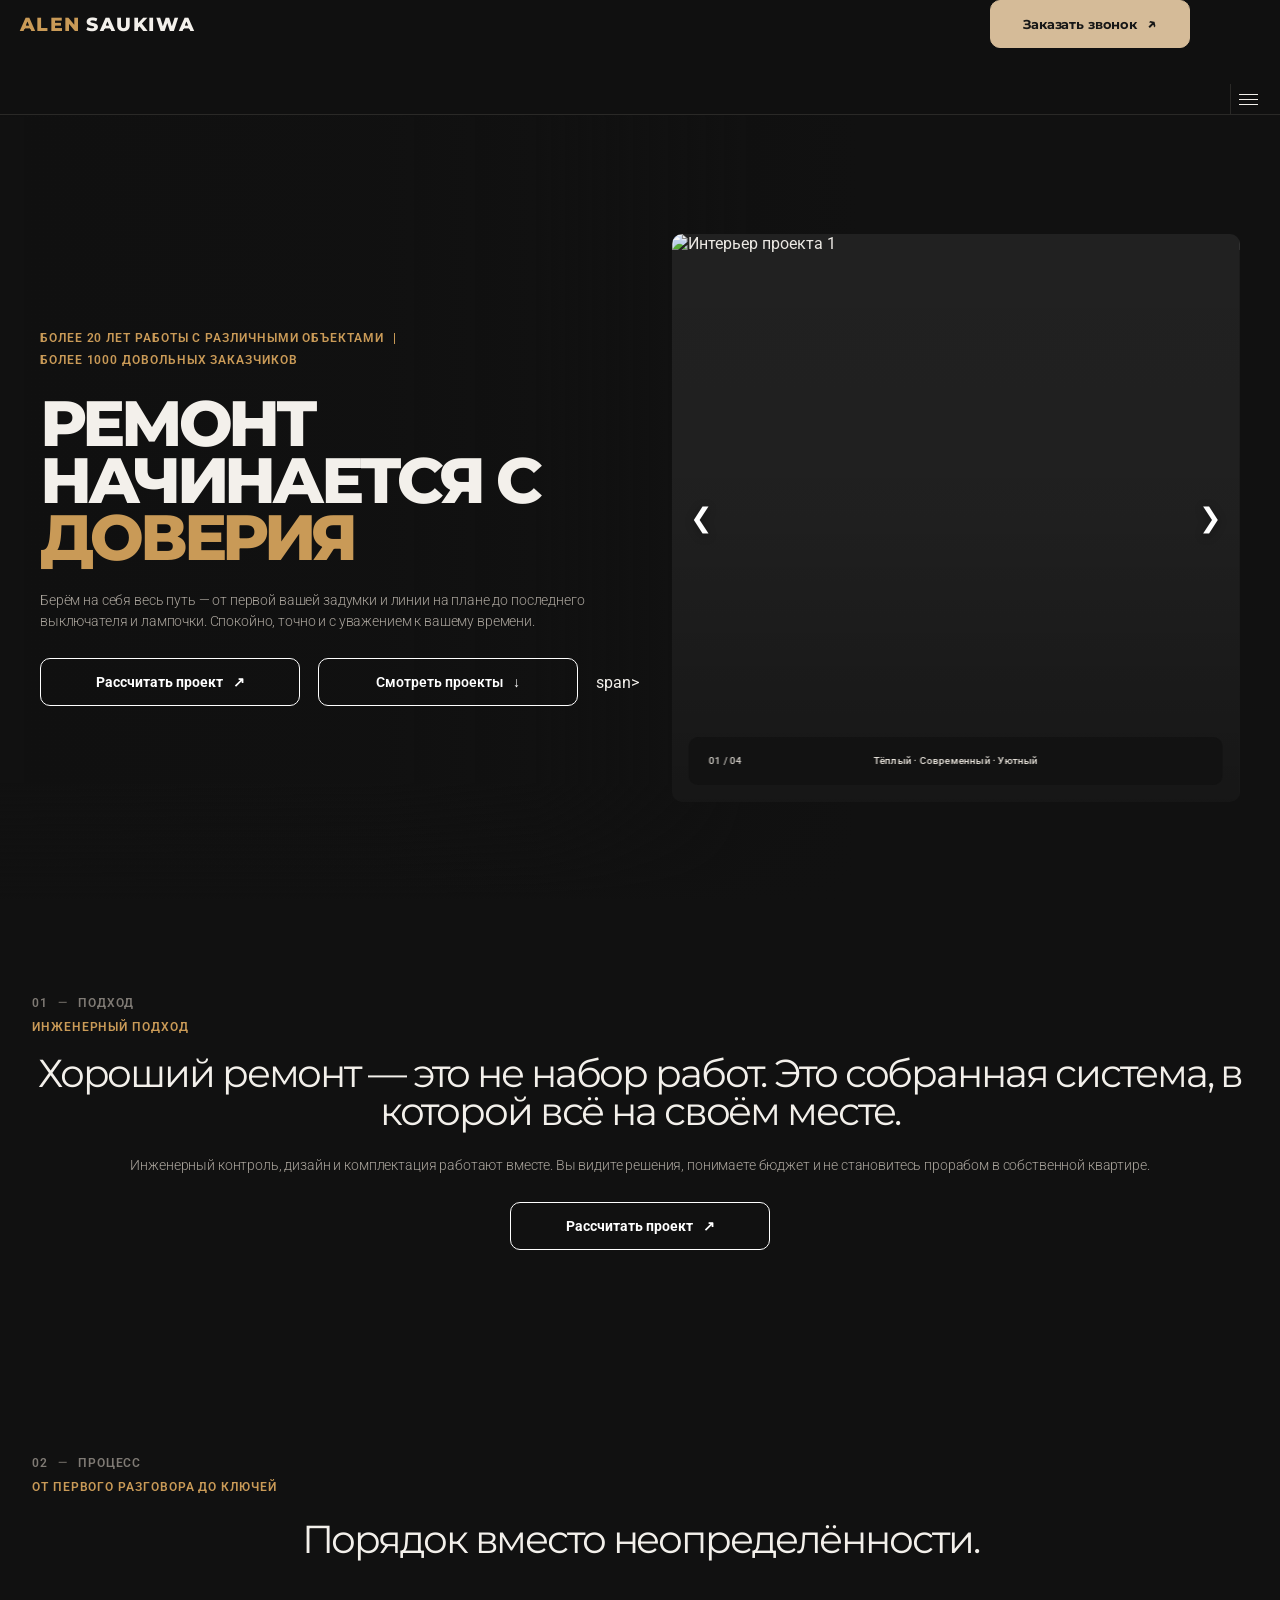
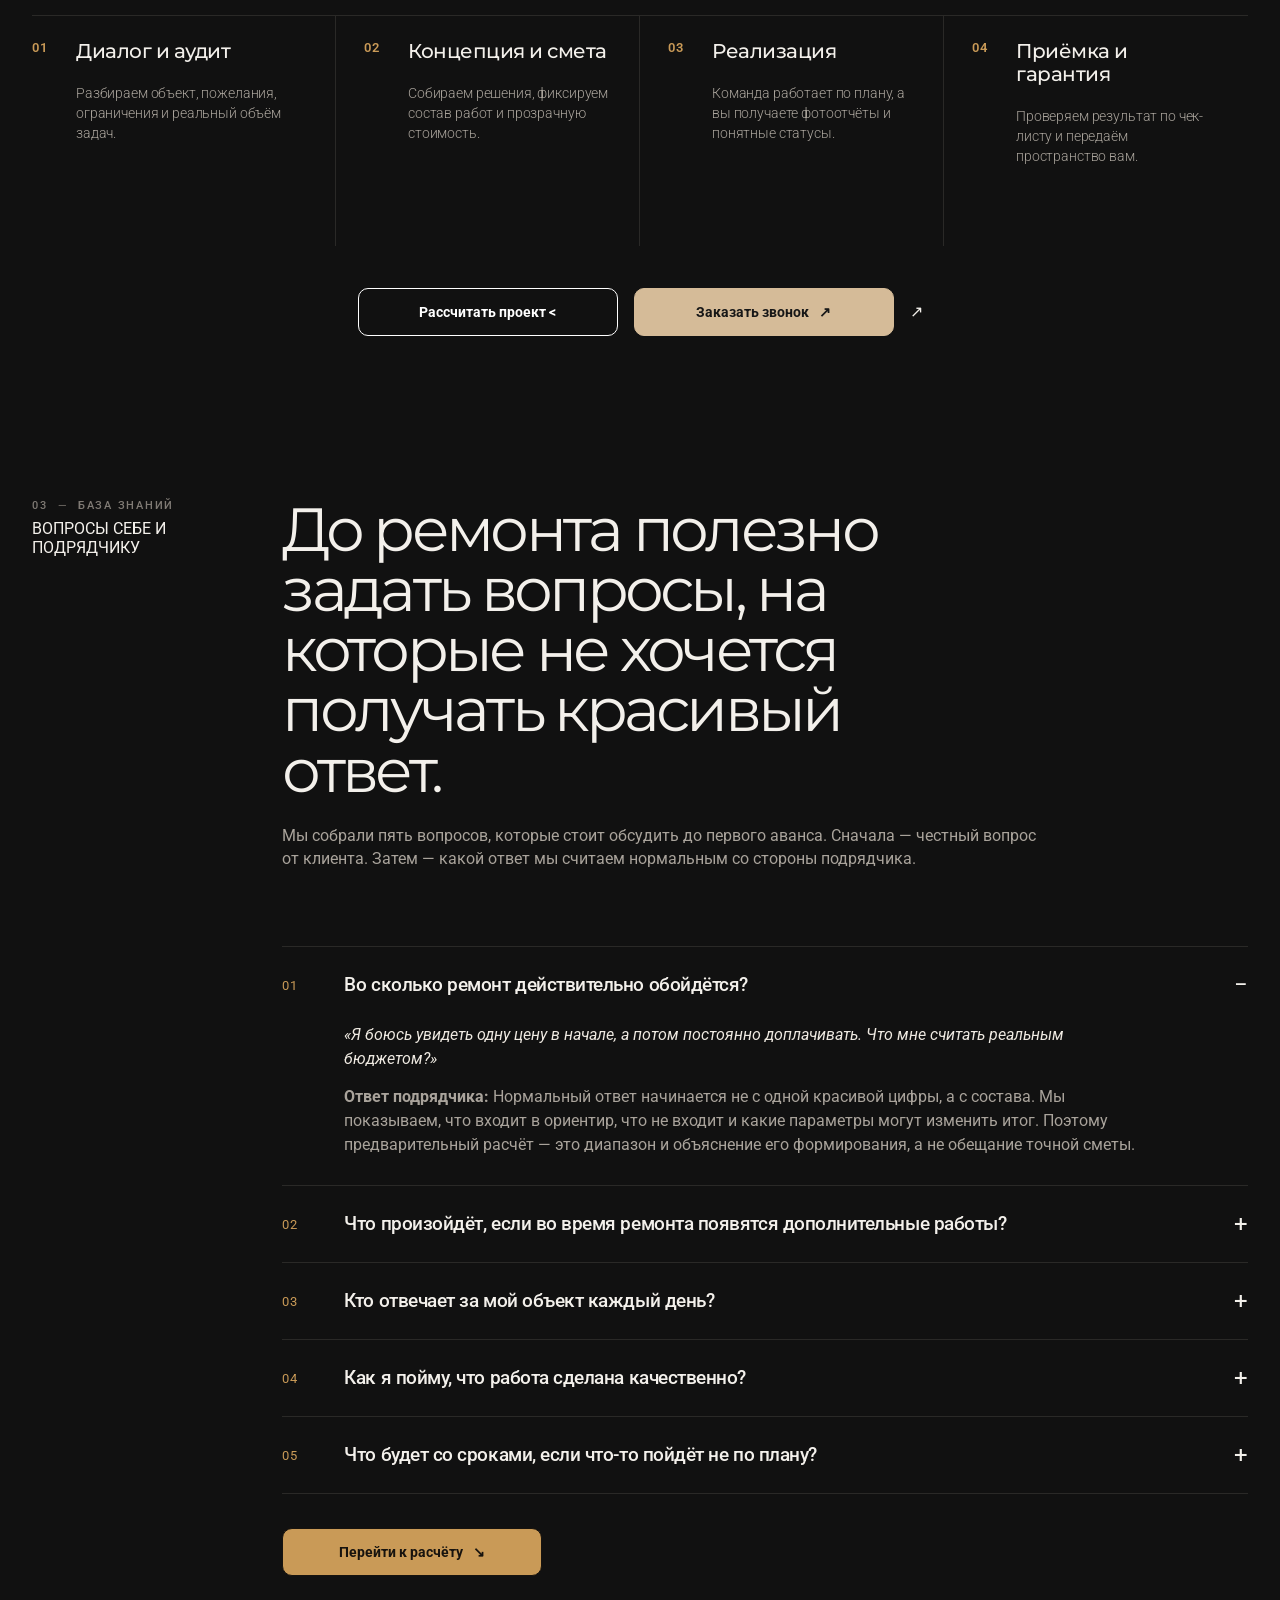
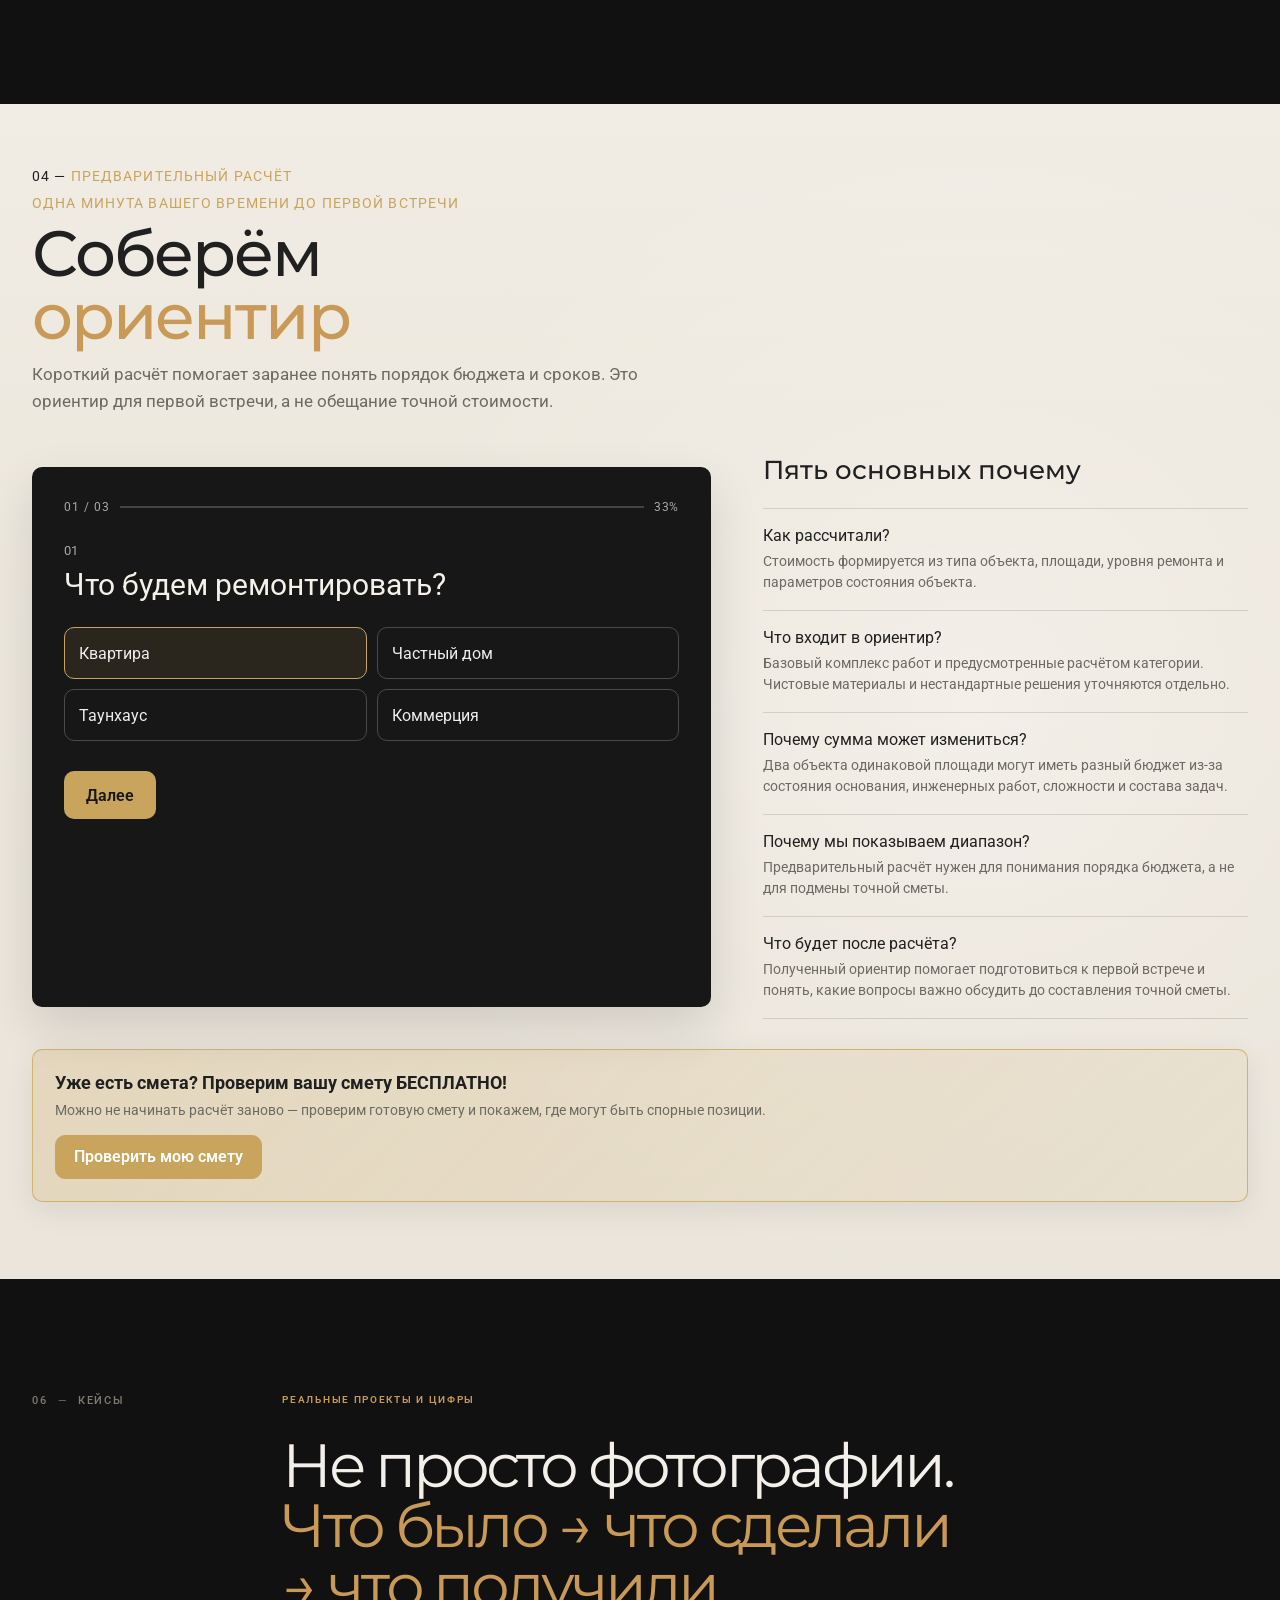
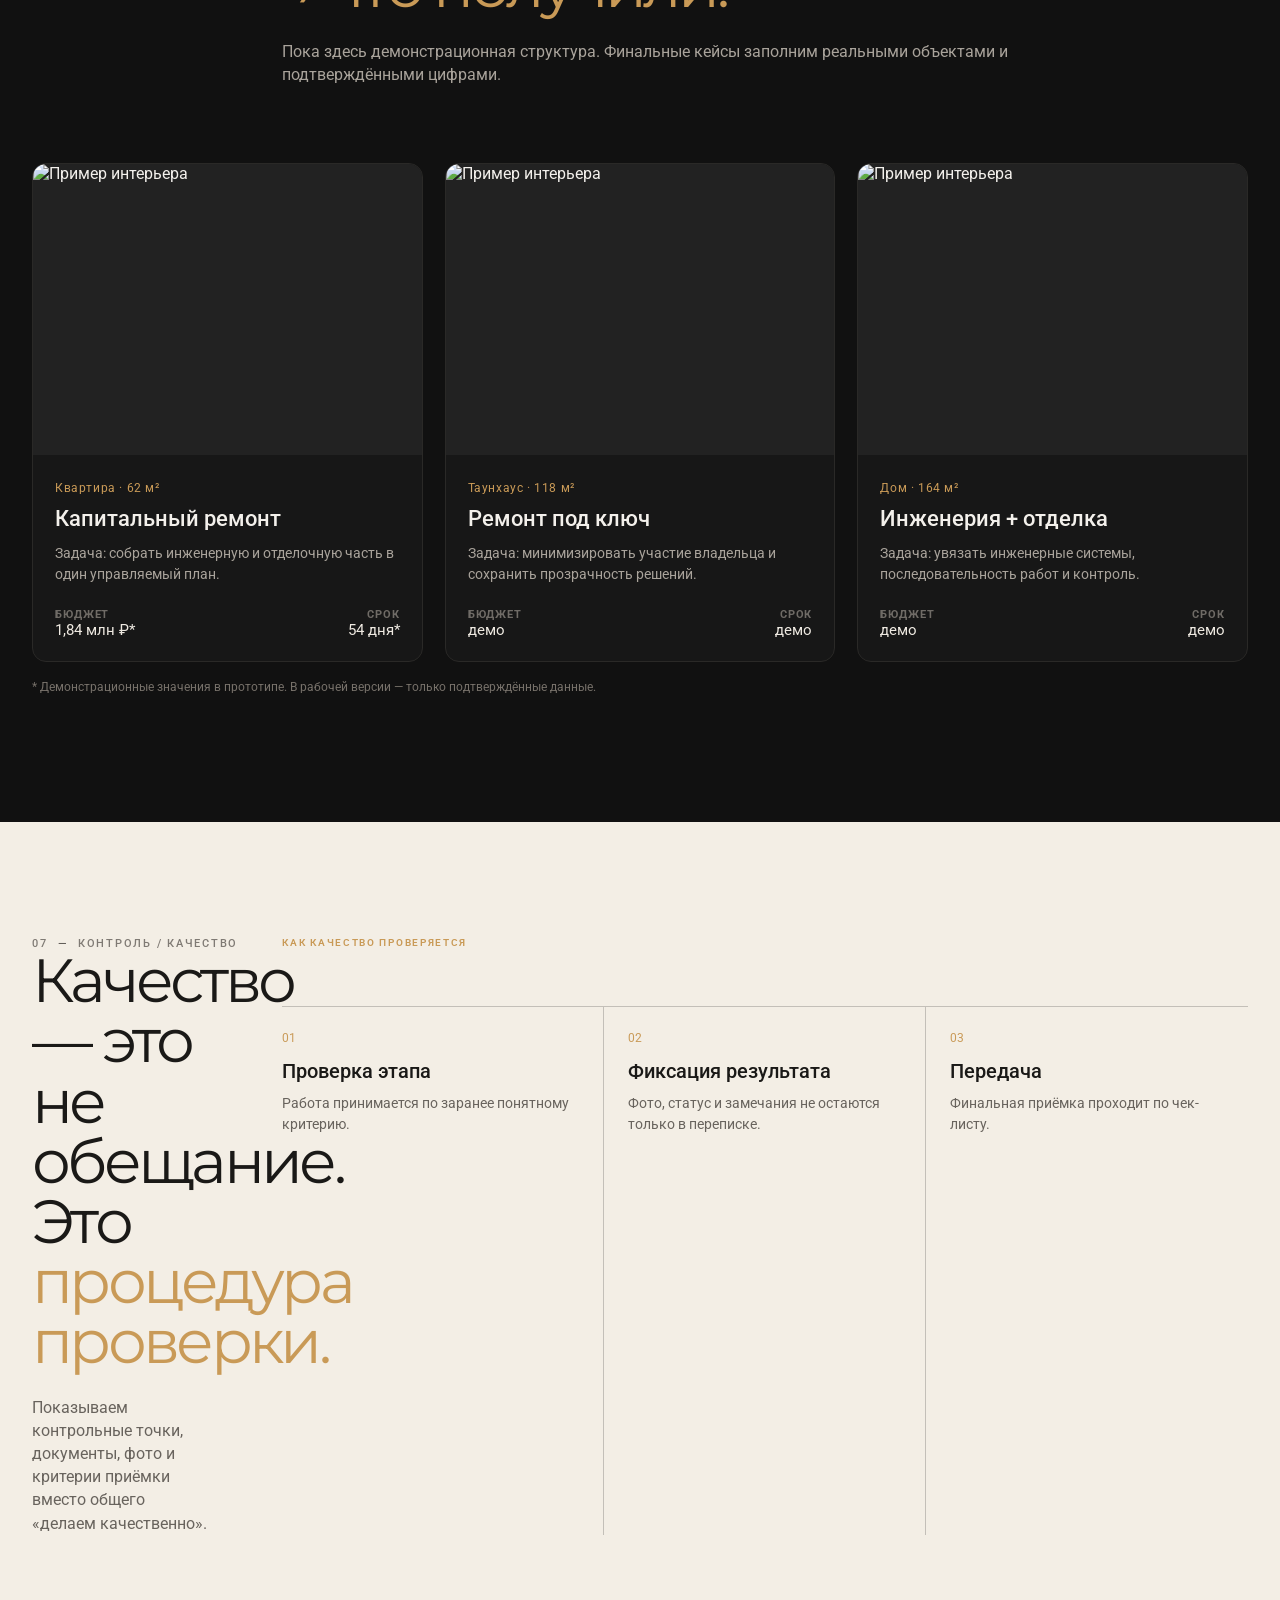
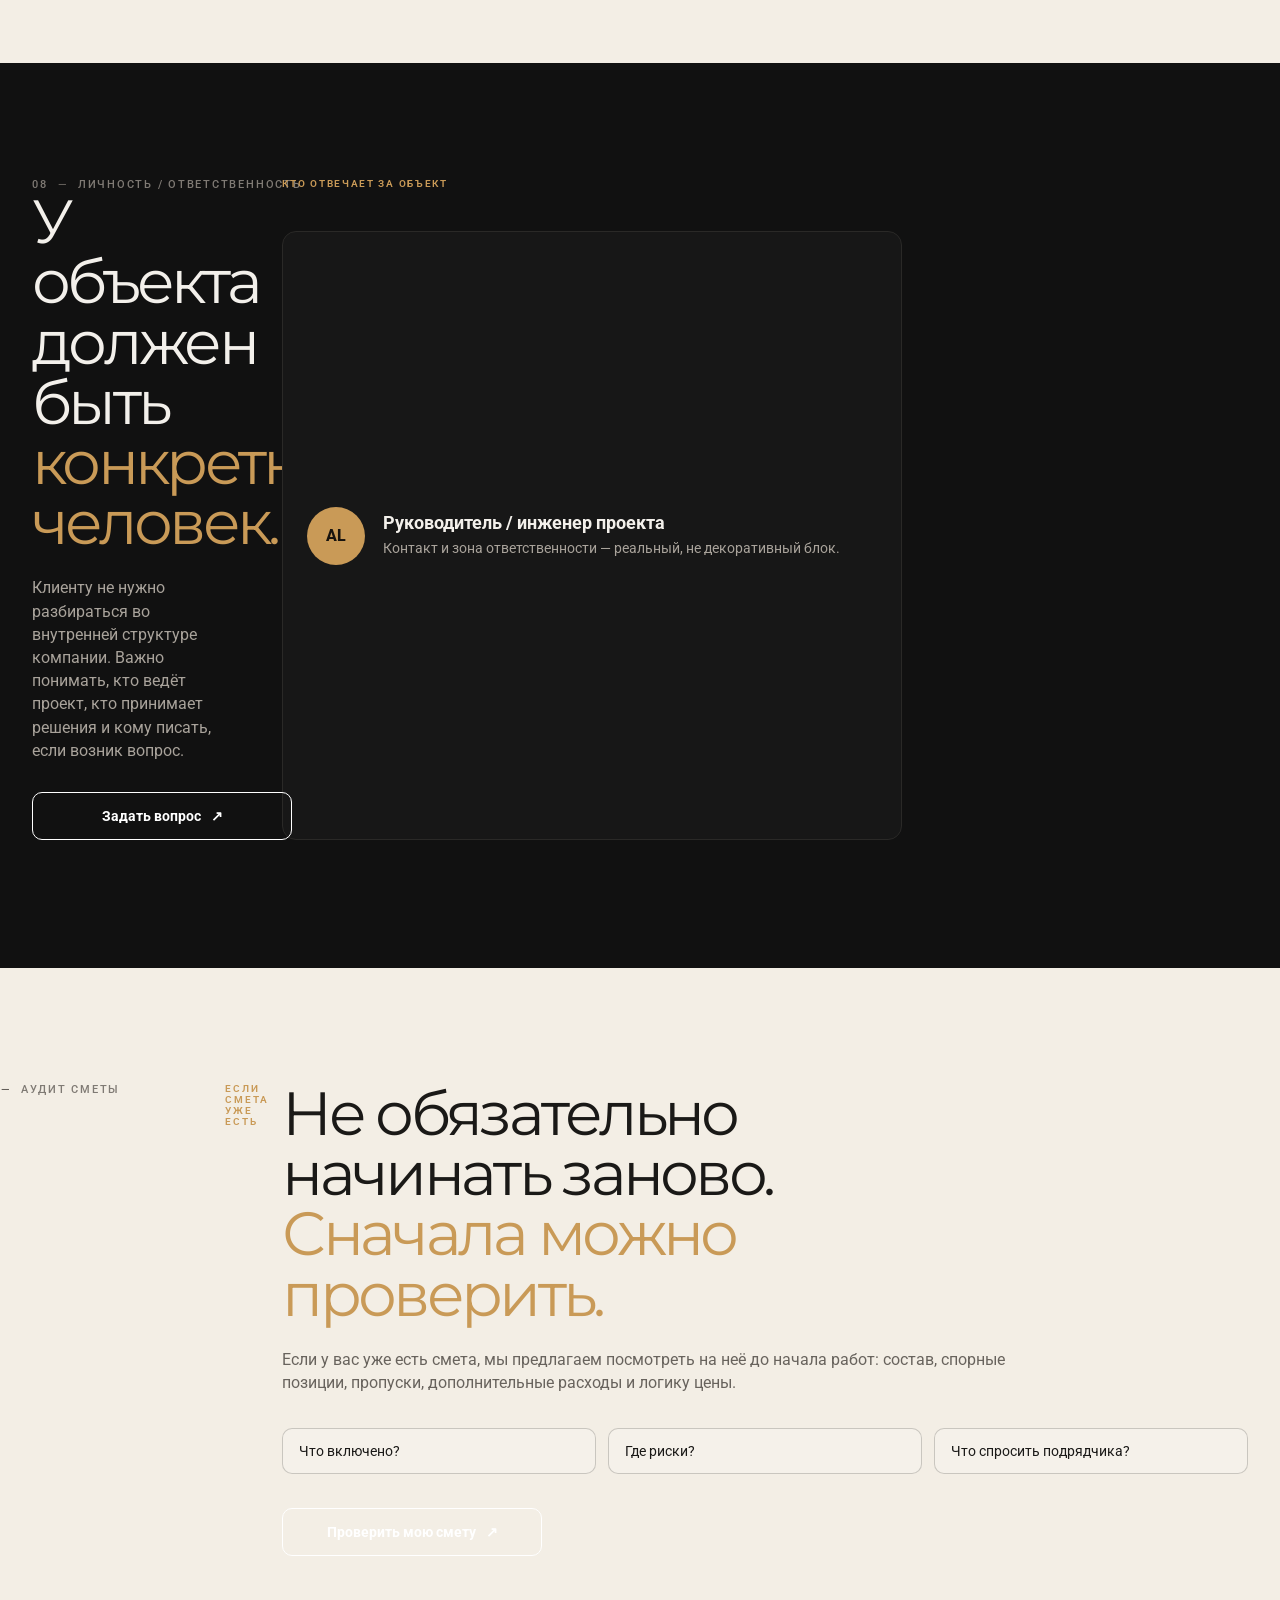
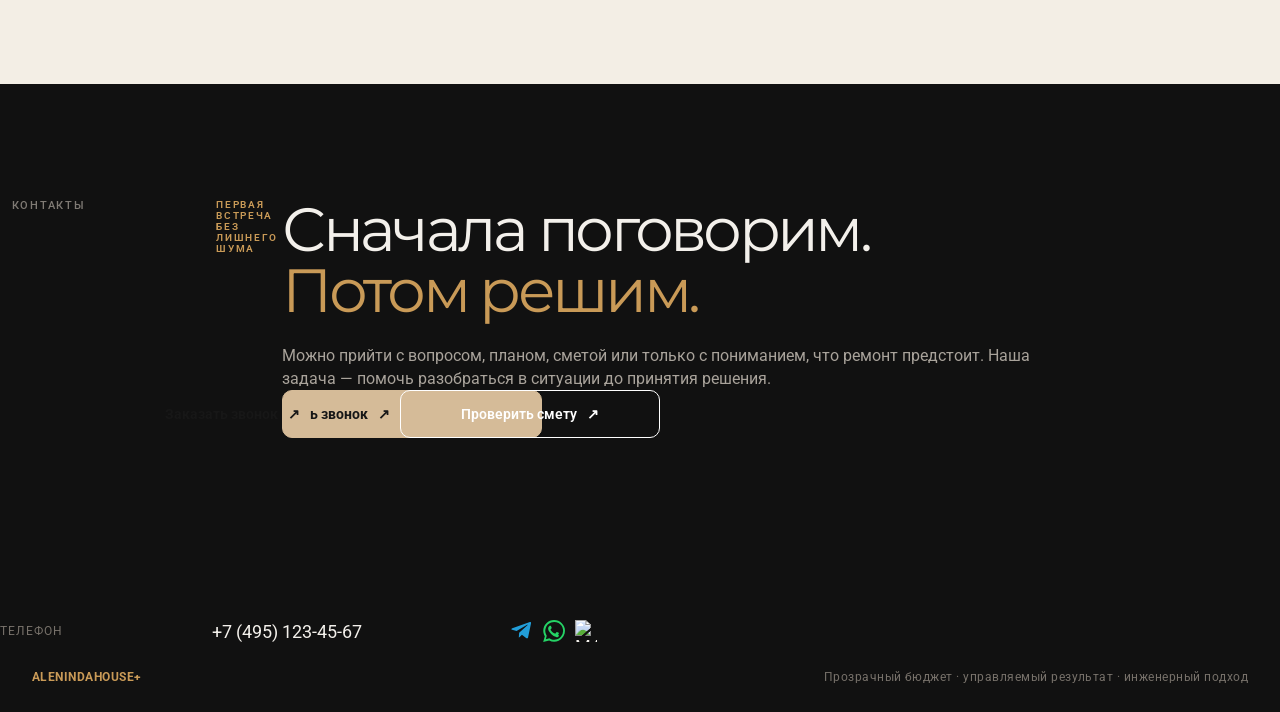
==== index.html @ c29a6245 "Add files via upload" ====
<!doctype html>
<html lang="ru">
<head>
<meta charset="utf-8">
<meta name="viewport" content="width=device-width, initial-scale=1">
<title>ALENINDAHOUSE+ — Hero Variant 1 — Montserrat + Roboto</title>
<link rel="preconnect" href="https://fonts.googleapis.com">
<link rel="preconnect" href="https://fonts.gstatic.com" crossorigin>
<link href="https://fonts.googleapis.com/css2?family=Montserrat:wght@400;500;600;700;800&family=Roboto:wght@400;500;600;700&display=swap" rel="stylesheet">
<link rel="stylesheet" href="DESIGN_SYSTEM.css">
<link rel="stylesheet" href="styles.css">
<script src="site-config.js"></script>
</head>
<body>
<header class="site-header">
  <div class="header-inner">
    <a class="brand" href="#" aria-label="ALEN SAUKIWA"><span class="brand-gold">ALEN</span><span class="brand-space">&nbsp;</span><span class="brand-light">SAUKIWA</span></a>
    <button class="menu-toggle" id="menuToggle" type="button" aria-label="Открыть меню" aria-expanded="false" aria-controls="mainNav"><span></span><span></span><span></span></button>
    <div class="menu-backdrop" id="menuBackdrop" aria-hidden="true"></div>
    <nav class="main-nav" id="mainNav" aria-label="Основная навигация">
      <a href="#">Подход</a><a href="#">Процесс</a><a href="#">База знаний</a><a href="#">Расчет</a><a href="#">Кейсы</a><a href="#">Контроль</a><a href="#">Аудит сметы</a><a href="#">Контакты</a>
    </nav>
    <a class="cta-call header-call cta" href="#contacts-section">Заказать звонок <span>↗</span></a>
  </div>
</header>

<main class="hero">
  <div class="hero-shell">
    <section class="hero-copy">
      <div class="approach"><strong>БОЛЕЕ 20 ЛЕТ РАБОТЫ С РАЗЛИЧНЫМИ ОБЪЕКТАМИ</strong><i class="approach-divider">|</i><strong>БОЛЕЕ 1000 ДОВОЛЬНЫХ ЗАКАЗЧИКОВ</strong></div>
      <h1><span>РЕМОНТ</span><span>НАЧИНАЕТСЯ С</span><span class="accent-line">ДОВЕРИЯ</span></h1>
      <p class="hero-description">Берём на себя весь путь — от первой вашей задумки и линии на плане до последнего выключателя и лампочки. Спокойно, точно и с уважением к вашему времени.</p>
      <div class="hero-actions">
        <a class="cta cta-primary" href="#calculation-section">Рассчитать проект <span>↗</span></a>
        <a class="cta cta-secondary" href="#cases-section">Смотреть проекты <span>↓</span></a><a class="cta-call cta cta-primary hero-mobile-call" href="#contacts-section">Заказать звонок <span>↗</span></a>span></a>
      </div>
    </section>

    <section class="hero-media">
      <div class="carousel">
        <div class="slides" id="slides">
          <article class="slide"><img class="slide-image image-1" src="assets/room-1.png" alt="Интерьер проекта 1"><div class="slide-overlay"><span class="slide-counter">01 / 04</span><span>Тёплый · Современный · Уютный</span></div></article>
          <article class="slide"><img class="slide-image image-2" src="assets/room-2.jpg" alt="Интерьер проекта 2"><div class="slide-overlay"><span class="slide-counter">02 / 04</span><span>Светлый · Семейный · Функциональный</span></div></article>
          <article class="slide"><img class="slide-image image-3" src="assets/room-3.jpg" alt="Интерьер проекта 3"><div class="slide-overlay"><span class="slide-counter">03 / 04</span><span>Классический · Тёплый · Фактурный</span></div></article>
          <article class="slide"><img class="slide-image image-4" src="assets/room-4.jpg" alt="Интерьер проекта 4"><div class="slide-overlay"><span class="slide-counter">04 / 04</span><span>Спокойный · Натуральный · Домашний</span></div></article>
        </div>
        <button class="carousel-btn prev" id="prev" type="button" aria-label="Предыдущий слайд">❮</button>
        <button class="carousel-btn next" id="next" type="button" aria-label="Следующий слайд">❯</button>
      </div>

    </section>
  </div>
</main>

<!-- Shared engineering field: intentionally fixed so screens 01–03 can later feel like one continuous information field. -->
<div class="engineering-field" aria-hidden="true"><img src="assets/engineering-linework.png" alt=""></div>

<section class="approach-section" id="approach-section" aria-labelledby="approach-title">
  <div class="approach-section-shell">
    <div class="section-heading"><div class="section-index">01 <span>—</span> ПОДХОД</div><div class="approach-kicker">ИНЖЕНЕРНЫЙ ПОДХОД</div></div>
    <div class="approach-content">
      <div class="approach-copy">
          <h2 id="approach-title">Хороший ремонт — это не набор работ. Это собранная система, в которой всё на своём месте.</h2>
        <div class="approach-info">
          <p>Инженерный контроль, дизайн и комплектация работают вместе. Вы видите решения, понимаете бюджет и не становитесь прорабом в собственной квартире.</p>
        </div>
        <a class="cta cta-primary approach-cta" href="#calculation-section">Рассчитать проект <span>↗</span></a>
      </div>
    </div>
  </div>
</section>

<section class="process-section" id="process-section" aria-labelledby="process-title">
  <div class="process-shell">
    <div class="process-head">
      <div class="section-heading process-heading"><div class="section-index">02 <span>—</span> ПРОЦЕСС</div><div class="process-kicker">ОТ ПЕРВОГО РАЗГОВОРА ДО КЛЮЧЕЙ</div></div>
    </div>
    <div class="process-content">
      <h2 id="process-title">Порядок вместо неопределённости.</h2>
    <div class="process-list">
      <article class="process-item"><div class="process-num">01</div><div><h3>Диалог и аудит</h3><p>Разбираем объект, пожелания, ограничения и реальный объём задач.</p></div></article>
      <article class="process-item"><div class="process-num">02</div><div><h3>Концепция и смета</h3><p>Собираем решения, фиксируем состав работ и прозрачную стоимость.</p></div></article>
      <article class="process-item"><div class="process-num">03</div><div><h3>Реализация</h3><p>Команда работает по плану, а вы получаете фотоотчёты и понятные статусы.</p></div></article>
      <article class="process-item"><div class="process-num">04</div><div><h3>Приёмка и гарантия</h3><p>Проверяем результат по чек-листу и передаём пространство вам.</p></div></article>
    </div>
    </div>
    <div class="process-cta-wrap"><a class="cta cta-primary" href="#calculation-section">Рассчитать проект <<a class="cta-call cta cta-primary process-call-cta" href="#contacts-section">Заказать звонок <span>↗</span></a><span>↗</span></a></div>
  </div>
</section>


<section class="knowledge-section section-dark" id="knowledge-section" aria-labelledby="knowledge-title">
  <div class="knowledge-shell">
    <div class="section-heading knowledge-heading">
      <div class="section-index">03 <span>—</span> БАЗА ЗНАНИЙ</div>
      <div class="knowledge-kicker">ВОПРОСЫ СЕБЕ И ПОДРЯДЧИКУ</div>
    </div>
    <div class="knowledge-main">
      <div class="knowledge-intro">
        <h2 id="knowledge-title">До ремонта полезно задать вопросы, на которые не хочется получать красивый ответ.</h2>
        <p>Мы собрали пять вопросов, которые стоит обсудить до первого аванса. Сначала — честный вопрос от клиента. Затем — какой ответ мы считаем нормальным со стороны подрядчика.</p>
      </div>
      <div class="knowledge-list" id="knowledgeList">
        <article class="knowledge-item open">
          <button class="knowledge-question" type="button" aria-expanded="true"><span>01</span><strong>Во сколько ремонт действительно обойдётся?</strong><b>−</b></button>
          <div class="knowledge-answer"><p class="client-thought">«Я боюсь увидеть одну цену в начале, а потом постоянно доплачивать. Что мне считать реальным бюджетом?»</p><p><strong>Ответ подрядчика:</strong> Нормальный ответ начинается не с одной красивой цифры, а с состава. Мы показываем, что входит в ориентир, что не входит и какие параметры могут изменить итог. Поэтому предварительный расчёт — это диапазон и объяснение его формирования, а не обещание точной сметы.</p></div>
        </article>
        <article class="knowledge-item">
          <button class="knowledge-question" type="button" aria-expanded="false"><span>02</span><strong>Что произойдёт, если во время ремонта появятся дополнительные работы?</strong><b>+</b></button>
          <div class="knowledge-answer"><p class="client-thought">«Я хочу понимать, где заканчивается согласованный бюджет и кто принимает решение о дополнительных расходах.»</p><p><strong>Ответ подрядчика:</strong> Дополнительная работа не должна появляться незаметно. Её причина, объём, стоимость и влияние на срок сначала объясняются и согласовываются. Это продолжение той же логики: сначала понятно, потом делаем.</p></div>
        </article>
        <article class="knowledge-item">
          <button class="knowledge-question" type="button" aria-expanded="false"><span>03</span><strong>Кто отвечает за мой объект каждый день?</strong><b>+</b></button>
          <div class="knowledge-answer"><p class="client-thought">«Если что-то пошло не так, я не хочу искать виноватого между дизайнером, бригадой и прорабом.»</p><p><strong>Ответ подрядчика:</strong> У клиента должен быть понятный человек и понятный канал связи. Ответственность нельзя растворять между участниками. Мы показываем, кто ведёт объект, кто принимает решения и как фиксируются вопросы.</p></div>
        </article>
        <article class="knowledge-item">
          <button class="knowledge-question" type="button" aria-expanded="false"><span>04</span><strong>Как я пойму, что работа сделана качественно?</strong><b>+</b></button>
          <div class="knowledge-answer"><p class="client-thought">«Я не строитель. Как мне принимать работу, если я не вижу технических ошибок?»</p><p><strong>Ответ подрядчика:</strong> Качество нельзя доказывать только словами. Нужны контрольные точки, чек-листы, фотоотчёты, понятные критерии приёмки и фиксация результата по этапам.</p></div>
        </article>
        <article class="knowledge-item">
          <button class="knowledge-question" type="button" aria-expanded="false"><span>05</span><strong>Что будет со сроками, если что-то пойдёт не по плану?</strong><b>+</b></button>
          <div class="knowledge-answer"><p class="client-thought">«Мне важна не только дата окончания. Я хочу понимать, как управляется отклонение от плана.»</p><p><strong>Ответ подрядчика:</strong> Срок — это не только дата в договоре. Нужны этапы, последовательность работ, контрольные точки и понятный способ сообщить об отклонении. Если срок меняется, клиент должен узнать об этом до того, как проблема станет фактом.</p></div>
        </article>
      </div>
    </div>
    <div class="knowledge-cta"><a class="cta cta-primary" href="#calculation-section">Перейти к расчёту <span>↘</span></a></div>
  </div>
</section>

<section class="s04" id="calculation-section" aria-labelledby="calculation-title">
<div class="wrap">
<div class="eyebrow">04 — <span>ПРЕДВАРИТЕЛЬНЫЙ РАСЧЁТ</span></div>
<div class="eyebrow"><span>ОДНА МИНУТА ВАШЕГО ВРЕМЕНИ ДО ПЕРВОЙ ВСТРЕЧИ</span></div>
<h1 id="calculation-title">Соберём <span style="color:var(--gold)">ориентир</span></h1>
<p class="intro">Короткий расчёт помогает заранее понять порядок бюджета и сроков. Это ориентир для первой встречи, а не обещание точной стоимости.</p>
<div class="grid">
<div class="calc">
<div class="progress"><span id="step">01 / 03</span><i></i><span id="pct">33%</span></div>
<div id="qb"></div>
<div class="result" id="result">
<div class="rk">Предварительный ориентир</div><div class="price" id="price">от 0 ₽</div><div class="meta" id="meta"></div>
<div class="note">Это предварительный ориентир. Точная стоимость зависит от состояния объекта, состава работ, инженерии и выбранных решений.</div><button class="included-link" type="button">Что входит в эти цифры?</button><div id="included" class="included" hidden><strong>В расчёт пока заложены:</strong><ul><li>работы по выбранному типу ремонта;</li><li>базовые инженерные и подготовительные работы;</li><li>ориентир по стоимости на 1 м²;</li><li>диапазон, учитывающий неопределённость предварительной оценки.</li></ul><p>Финальная смета формируется после уточнения состояния объекта, состава работ и выбранных материалов.</p></div>
<div class="result-actions"><button class="cta-call next" type="button">Заказать звонок</button><button class="back" type="button" data-calc-reset>Новый расчёт</button></div>
<div class="disc">Расчёт бесплатный и ни к чему вас не обязывает.</div>
</div></div>
<aside class="trust">
<h2>Пять основных почему</h2>
<div class="ti"><div class="tt">Как рассчитали?</div><div class="tx">Стоимость формируется из типа объекта, площади, уровня ремонта и параметров состояния объекта.</div></div>
<div class="ti"><div class="tt">Что входит в ориентир?</div><div class="tx">Базовый комплекс работ и предусмотренные расчётом категории. Чистовые материалы и нестандартные решения уточняются отдельно.</div></div>
<div class="ti"><div class="tt">Почему сумма может измениться?</div><div class="tx">Два объекта одинаковой площади могут иметь разный бюджет из-за состояния основания, инженерных работ, сложности и состава задач.</div></div>
<div class="ti"><div class="tt">Почему мы показываем диапазон?</div><div class="tx">Предварительный расчёт нужен для понимания порядка бюджета, а не для подмены точной сметы.</div></div>
<div class="ti"><div class="tt">Что будет после расчёта?</div><div class="tx">Полученный ориентир помогает подготовиться к первой встрече и понять, какие вопросы важно обсудить до составления точной сметы.</div></div>
</aside></div>
<div class="audit"><strong>Уже есть смета? Проверим вашу смету БЕСПЛАТНО!</strong><p>Можно не начинать расчёт заново — проверим готовую смету и покажем, где могут быть спорные позиции.</p><button type="button">Проверить мою смету</button></div>
</section>

<div class="calc04-modal" id="calc04Modal" role="dialog" aria-modal="true" aria-labelledby="calc04ModalTitle">
  <div class="calc04-modal-card">
    <button class="calc04-modal-close" id="calc04ModalClose" type="button" aria-label="Закрыть">×</button>
    <h3 id="calc04ModalTitle">Оставить заявку</h3>
    <p>Модальное окно готово к подключению формы заявки. На этом этапе это визуальная проверка взаимодействия.</p>
    <button class="next" type="button" id="calc04ModalClose2">Закрыть</button>
  </div>
</div>



<section class="section-dark cases-section" id="cases-section" aria-labelledby="cases-title">
  <div class="generic-shell">
    <div class="section-heading">
      <div class="section-index">06 <span>—</span> КЕЙСЫ</div>
      <div class="generic-kicker">РЕАЛЬНЫЕ ПРОЕКТЫ И ЦИФРЫ</div>
    </div>
    <div class="generic-head"><h2 id="cases-title">Не просто фотографии. <span class="accent-line">Что было → что сделали → что получили.</span></h2><p>Пока здесь демонстрационная структура. Финальные кейсы заполним реальными объектами и подтверждёнными цифрами.</p></div>
    <div class="case-grid">
      <article class="case-card"><div class="case-visual"><img src="assets/room-1.png" alt="Пример интерьера"></div><div class="case-data"><span>Квартира · 62 м²</span><strong>Капитальный ремонт</strong><p>Задача: собрать инженерную и отделочную часть в один управляемый план.</p><div><b>Бюджет</b><b>Срок</b></div><div><span>1,84 млн ₽*</span><span>54 дня*</span></div></div></article>
      <article class="case-card"><div class="case-visual"><img src="assets/room-2.jpg" alt="Пример интерьера"></div><div class="case-data"><span>Таунхаус · 118 м²</span><strong>Ремонт под ключ</strong><p>Задача: минимизировать участие владельца и сохранить прозрачность решений.</p><div><b>Бюджет</b><b>Срок</b></div><div><span>демо</span><span>демо</span></div></div></article>
      <article class="case-card"><div class="case-visual"><img src="assets/room-3.jpg" alt="Пример интерьера"></div><div class="case-data"><span>Дом · 164 м²</span><strong>Инженерия + отделка</strong><p>Задача: увязать инженерные системы, последовательность работ и контроль.</p><div><b>Бюджет</b><b>Срок</b></div><div><span>демо</span><span>демо</span></div></div></article>
    </div>
    <div class="section-note">* Демонстрационные значения в прототипе. В рабочей версии — только подтверждённые данные.</div>
  </div>
</section>

<section class="section-light quality-section" id="quality-section" aria-labelledby="quality-title">
  <div class="generic-shell">
    <div class="section-heading"><div class="section-index dark">07 <span>—</span> КОНТРОЛЬ / КАЧЕСТВО</div><div class="generic-kicker gold">КАК КАЧЕСТВО ПРОВЕРЯЕТСЯ</div></div>
    <div class="quality-layout"><div><h2 id="quality-title">Качество — это не обещание. Это <span class="gold-text">процедура проверки.</span></h2><p>Показываем контрольные точки, документы, фото и критерии приёмки вместо общего «делаем качественно».</p></div><div class="quality-steps"><div><span>01</span><strong>Проверка этапа</strong><p>Работа принимается по заранее понятному критерию.</p></div><div><span>02</span><strong>Фиксация результата</strong><p>Фото, статус и замечания не остаются только в переписке.</p></div><div><span>03</span><strong>Передача</strong><p>Финальная приёмка проходит по чек-листу.</p></div></div></div>
  </div>
</section>

<section class="section-dark responsibility-section" id="responsibility-section" aria-labelledby="responsibility-title">
  <div class="generic-shell">
    <div class="section-heading"><div class="section-index">08 <span>—</span> ЛИЧНОСТЬ / ОТВЕТСТВЕННОСТЬ</div><div class="generic-kicker">КТО ОТВЕЧАЕТ ЗА ОБЪЕКТ</div></div>
    <div class="responsibility-layout"><div><h2 id="responsibility-title">У объекта должен быть <span class="accent-line">конкретный человек.</span></h2><p>Клиенту не нужно разбираться во внутренней структуре компании. Важно понимать, кто ведёт проект, кто принимает решения и кому писать, если возник вопрос.</p><a class="cta cta-primary" href="#contacts-section">Задать вопрос <span>↗</span></a></div><div class="person-card"><div class="person-avatar">AL</div><div><strong>Руководитель / инженер проекта</strong><span>Контакт и зона ответственности — реальный, не декоративный блок.</span></div></div></div>
  </div>
</section>

<section class="section-light audit-section" id="audit-section" aria-labelledby="audit-title">
  <div class="generic-shell audit-layout">
    <div class="section-heading"><div class="section-index dark">09 <span>—</span> АУДИТ СМЕТЫ</div><div class="generic-kicker gold">ЕСЛИ СМЕТА УЖЕ ЕСТЬ</div></div>
    <div><h2 id="audit-title">Не обязательно начинать заново. <span class="gold-text">Сначала можно проверить.</span></h2><p>Если у вас уже есть смета, мы предлагаем посмотреть на неё до начала работ: состав, спорные позиции, пропуски, дополнительные расходы и логику цены.</p><div class="audit-points"><span>Что включено?</span><span>Где риски?</span><span>Что спросить подрядчика?</span></div><a class="cta cta-primary" href="#contacts-section">Проверить мою смету <span>↗</span></a></div>
  </div>
</section>

<section class="section-dark contacts-section" id="contacts-section" aria-labelledby="contacts-title">
  <div class="generic-shell contacts-layout">
    <div class="section-heading"><div class="section-index">10 <span>—</span> КОНТАКТЫ</div><div class="generic-kicker">ПЕРВАЯ ВСТРЕЧА БЕЗ ЛИШНЕГО ШУМА</div></div>
    <div class="contacts-main"><h2 id="contacts-title">Сначала поговорим. <span class="accent-line">Потом решим.</span></h2><p>Можно прийти с вопросом, планом, сметой или только с пониманием, что ремонт предстоит. Наша задача — помочь разобраться в ситуации до принятия решения.</p><d<a class="cta-call cta cta-primary" href="#">Заказать звонок <span>↗</span></a>ь звонок <span>↗</span></a><a class="cta cta-secondary" href="#audit-section">Проверить смету <span>↗</span></a></div></div>
    <div class="contact-meta">
      <span class="contact-meta-label">Телефон</span>
      <a class="contact-phone" href="tel:+74951234567">+7 (495) 123-45-67</a>
      <div class="contact-messengers">
        <a class="messenger tg" href="#" aria-label="Telegram"><svg viewBox="0 0 24 24"><path d="M21.7 4.3 18.6 19c-.2 1-1 1.3-1.8.8l-4.9-3.6-2.4 2.3c-.3.3-.5.5-1 .5l.4-5.1 9.3-8.4c.4-.4-.1-.6-.6-.2L6.1 12.1l-4.9-1.5c-1.1-.3-1.1-1.1.2-1.6L20.6 2.2c.9-.3 1.7.4 1.1 2.1Z"/></svg></a>
        <a class="messenger wa" href="#" aria-label="WhatsApp"><svg viewBox="0 0 24 24"><path d="M20.5 3.5A11.8 11.8 0 0 0 12.1 0C5.6 0 .3 5.3.3 11.8c0 2.1.6 4.1 1.7 5.9L.2 24l6.5-1.7a11.8 11.8 0 0 0 5.4 1.3h.1c6.5 0 11.8-5.3 11.8-11.8 0-3.2-1.2-6.1-3.5-8.3ZM12.2 21.5h-.1c-1.7 0-3.4-.5-4.8-1.4l-.3-.2-3.9 1 1-3.8-.2-.3a9.7 9.7 0 1 1 8.3 4.7Zm5.3-7.3c-.3-.2-1.8-.9-2.1-1s-.5-.2-.7.2c-.2.3-.8 1-1 1.2-.2.2-.4.2-.7.1-2-.9-3.3-1.7-4.6-3.9-.4-.6.4-.6 1-2 .1-.2 0-.4 0-.6l-.6-1.5c-.2-.4-.4-.4-.6-.4h-.5c-.2 0-.6.1-.9.4-.3.3-1.2 1.1-1.2 2.8s1.2 3.2 1.4 3.4c.2.2 2.4 3.7 5.9 5.2 2.2 1 2.2.7 2.6.7.4 0 1.4-.6 1.6-1.2.2-.6.2-1.1.1-1.2-.1-.1-.3-.2-.7-.4Z"/></svg></a>
        <a class="messenger max" href="#" aria-label="MAX"><img src="assets/max-original.png" alt="MAX"></a>
      </div>
    </div>
  </div>
</section>

<footer class="site-footer"><div>ALENINDAHOUSE+</div><span>Прозрачный бюджет · управляемый результат · инженерный подход</span></footer>

<script src="script.js"></script>
<script>
(function(){
  'use strict';
  /* Screen 04 calculator — scoped to avoid conflicts with screens 01–03. */
  const CALC04_RATES={
    flat:{cosmetic:12000,capital:22000,designer:32000,turnkey:42000},
    house:{cosmetic:14000,capital:25000,designer:36000,turnkey:48000},
    townhouse:{cosmetic:15000,capital:27000,designer:38000,turnkey:50000}
  };
  const CALC04_COMMERCIAL_RATE=22000*2;
  const CALC04_RANGE=0.12;
  const CALC04_AREA_LIMITS={
    flat:{min:20,max:120},
    house:{min:60,max:200},
    townhouse:{min:70,max:300},
    commercial:{min:10,max:100}
  };
  const CALC04_STATE={object:'flat',area:60,repair:'capital',step:1};
  const CALC04_QUESTIONS=[
    {title:'Что будем ремонтировать?',options:[
      ['flat','Квартира'],['house','Частный дом'],['townhouse','Таунхаус'],['commercial','Коммерция']
    ]},
    {title:'Какая площадь объекта?',range:true},
    {title:'Какой уровень ремонта нужен?',options:[
      ['cosmetic','Косметический'],['capital','Капитальный'],['designer','Дизайнерский'],['turnkey','Под ключ']
    ]}
  ];

  const calc04El={
    step:document.getElementById('step'),
    pct:document.getElementById('pct'),
    qb:document.getElementById('qb'),
    result:document.getElementById('result'),
    price:document.getElementById('price'),
    meta:document.getElementById('meta'),
    progress:document.querySelector('.s04 .progress'),
    calc:document.querySelector('.s04 .calc'),
    included:document.getElementById('included')
  };

  function calc04Limits(){ return CALC04_AREA_LIMITS[CALC04_STATE.object] || CALC04_AREA_LIMITS.flat; }
  function calc04FormatRange(value){
    const low=Math.round((value*(1-CALC04_RANGE))/10000)*10000;
    const high=Math.round((value*(1+CALC04_RANGE))/10000)*10000;
    return 'от '+low.toLocaleString('ru-RU')+' до '+high.toLocaleString('ru-RU')+' ₽';
  }
  function calc04GetTerm(){
    if(CALC04_STATE.object==='commercial'){
      const base=60;
      const extra=Math.max(0,Math.ceil((CALC04_STATE.area-10)/15))*5;
      return Math.min(base+extra,180);
    }
    const base={cosmetic:45,capital:75,designer:95,turnkey:110}[CALC04_STATE.repair];
    const extra=Math.max(0,Math.ceil((CALC04_STATE.area-60)/20))*7;
    return Math.min(base+extra,180);
  }
  function calc04CurrentRate(){
    return CALC04_STATE.object==='commercial'
      ? CALC04_COMMERCIAL_RATE
      : CALC04_RATES[CALC04_STATE.object][CALC04_STATE.repair];
  }
  function calc04Render(){
    const q=CALC04_QUESTIONS[CALC04_STATE.step-1];
    calc04El.step.textContent=String(CALC04_STATE.step).padStart(2,'0')+' / 03';
    calc04El.pct.textContent=Math.round(CALC04_STATE.step/3*100)+'%';

    if(q.range){
      const lim=calc04Limits();
      CALC04_STATE.area=Math.min(Math.max(CALC04_STATE.area,lim.min),lim.max);
      calc04El.qb.innerHTML=
        '<div class="q-label">02</div><div class="q">'+q.title+'</div>'+
        '<div class="slider"><div class="value">'+CALC04_STATE.area+' м²</div>'+ 
        '<input id="area" type="range" min="'+lim.min+'" max="'+lim.max+'" value="'+CALC04_STATE.area+'">'+
        '<div class="ranges"><span>'+lim.min+' м²</span><span>'+lim.max+' м²</span></div></div>'+ 
        '<div class="controls"><button class="back" type="button" data-calc-action="prev">Назад</button>'+ 
        '<button class="next" type="button" data-calc-action="next">'+(CALC04_STATE.object==='commercial'?'Получить расчёт':'Далее')+'</button></div>';
      const area=document.getElementById('area');
      area.addEventListener('input',function(e){
        CALC04_STATE.area=Number(e.target.value);
        const value=calc04El.qb.querySelector('.value');
        if(value) value.textContent=CALC04_STATE.area+' м²';
      });
    }else{
      const key=CALC04_STATE.step===1?'object':'repair';
      calc04El.qb.innerHTML=
        '<div class="q-label">'+String(CALC04_STATE.step).padStart(2,'0')+'</div>'+ 
        '<div class="q">'+q.title+'</div>'+ 
        '<div class="opts">'+q.options.map(function(x){
          return '<button class="opt '+(CALC04_STATE[key]===x[0]?'active':'')+'" type="button" data-calc-value="'+x[0]+'">'+x[1]+'</button>';
        }).join('')+'</div>'+ 
        '<div class="controls">'+
        (CALC04_STATE.step>1?'<button class="back" type="button" data-calc-action="prev">Назад</button>':'')+
        '<button class="next" type="button" data-calc-action="next">'+(CALC04_STATE.step===3?'Получить расчёт':'Далее')+'</button></div>';
    }
  }

  function calc04Pick(value){
    if(CALC04_STATE.step===1){
      CALC04_STATE.object=value;
      const lim=calc04Limits();
      CALC04_STATE.area=Math.min(Math.max(CALC04_STATE.area,lim.min),lim.max);
    }else{
      CALC04_STATE.repair=value;
    }
    calc04Render();
  }
  function calc04Prev(){
    if(CALC04_STATE.step>1){ CALC04_STATE.step--; calc04Render(); }
  }
  function calc04Next(){
    if(CALC04_STATE.step===1){ CALC04_STATE.step=2; calc04Render(); return; }
    if(CALC04_STATE.step===2 && CALC04_STATE.object==='commercial'){ calc04Result(); return; }
    if(CALC04_STATE.step<3){ CALC04_STATE.step++; calc04Render(); } else { calc04Result(); }
  }
  function calc04Result(){
    const rate=calc04CurrentRate();
    const total=Math.round(CALC04_STATE.area*rate/10000)*10000;
    const avgLow=Math.round((rate*(1-CALC04_RANGE))/100)*100;
    const avgHigh=Math.round((rate*(1+CALC04_RANGE))/100)*100;
    const term=calc04GetTerm();
    const objectNames={flat:'Квартира',house:'Частный дом',townhouse:'Таунхаус',commercial:'Коммерция'};
    calc04El.price.textContent=calc04FormatRange(total);
    calc04El.meta.innerHTML=
      '<div class="calc-summary">'+
      '<div><span>Вид объекта</span><strong>'+objectNames[CALC04_STATE.object]+'</strong></div>'+
      '<div><span>Площадь</span><strong>'+CALC04_STATE.area+' м²</strong></div>'+
      '<div><span>Ориентировочный срок ремонта</span><strong>'+term+'–'+(term+15)+' дней</strong></div>'+ 
      '<div><span>Ориентировочная цена за м²</span><strong>'+avgLow.toLocaleString('ru-RU')+'–'+avgHigh.toLocaleString('ru-RU')+' ₽/м²</strong></div>'+ 
      '</div>';
    calc04El.step.textContent='03 / 03';
    calc04El.pct.textContent='100%';
    calc04El.result.classList.add('show');
    calc04El.qb.style.display='none';
    calc04El.progress.style.display='none';
  }
  function calc04Reset(){
    CALC04_STATE.object='flat';
    CALC04_STATE.area=60;
    CALC04_STATE.repair='capital';
    CALC04_STATE.step=1;
    calc04El.result.classList.remove('show');
    calc04El.qb.style.display='';
    calc04El.progress.style.display='flex';
    calc04Render();
  }
  function calc04ToggleIncluded(){
    calc04El.included.hidden=!calc04El.included.hidden;
  }

  calc04El.qb.addEventListener('click',function(event){
    const action=event.target.closest('[data-calc-action]');
    if(action){
      if(action.dataset.calcAction==='prev') calc04Prev();
      if(action.dataset.calcAction==='next') calc04Next();
      return;
    }
    const option=event.target.closest('[data-calc-value]');
    if(option) calc04Pick(option.dataset.calcValue);
  });
  document.querySelector('.s04 .result-actions')?.addEventListener('click',function(event){
    const button=event.target.closest('[data-calc-reset]');
    if(button) calc04Reset();
  });
  document.querySelector('.s04 .included-link')?.addEventListener('click',calc04ToggleIncluded);
  document.querySelector('.s04 .audit button')?.addEventListener('click',function(){
    const modal=document.getElementById('calc04Modal');
    if(modal) modal.classList.add('open');
  });
  document.querySelector('.s04 .result-actions .next')?.addEventListener('click',function(){
    const modal=document.getElementById('calc04Modal');
    if(modal) modal.classList.add('open');
  });
  document.getElementById('calc04ModalClose2')?.addEventListener('click',function(){
    document.getElementById('calc04Modal')?.classList.remove('open');
  });
  document.getElementById('calc04ModalClose')?.addEventListener('click',function(){
    document.getElementById('calc04Modal')?.classList.remove('open');
  });
  document.getElementById('calc04Modal')?.addEventListener('click',function(event){
    if(event.target===event.currentTarget) event.currentTarget.classList.remove('open');
  });
  document.addEventListener('keydown',function(event){
    if(event.key==='Escape') document.getElementById('calc04Modal')?.classList.remove('open');
  });

  calc04Render();
})();
</script>

<script>
(function(){
  'use strict';
  document.querySelectorAll('.knowledge-question').forEach(function(button){
    button.addEventListener('click',function(){
      const item=button.closest('.knowledge-item');
      const open=item.classList.contains('open');
      document.querySelectorAll('.knowledge-item').forEach(function(other){
        other.classList.remove('open');
        const b=other.querySelector('.knowledge-question');
        if(b){b.setAttribute('aria-expanded','false');const icon=b.querySelector('b');if(icon) icon.textContent='+';}
      });
      if(!open){
        item.classList.add('open');
        button.setAttribute('aria-expanded','true');
        const icon=button.querySelector('b'); if(icon) icon.textContent='−';
      }
    });
  });
})();
</script>
</body>
</html>
---- DESIGN_SYSTEM.css ----
/*
ALENINDAHOUSE+ — DESIGN SYSTEM LAYER V1
ARCHITECTURE ONLY.

This file is intentionally non-invasive:
- existing working styles.css remains the visual source of truth;
- these tokens/classes are namespaced with --ah- / ah-;
- nothing here overrides the existing baseline unless a future screen explicitly uses an ah-* component.
*/

:root {
  /* Global families */
  --ah-font-display: "Montserrat", Arial, sans-serif;
  --ah-font-body: "Roboto", Arial, sans-serif;

  /* Global colors — mirrored from the working baseline */
  --ah-color-bg: #111111;
  --ah-color-text: #f3f0eb;
  --ah-color-muted: #a9a39b;
  --ah-color-menu: #9d9992;
  --ah-color-accent: #c99a57;
  --ah-color-line: #2a2927;
  --ah-color-telegram: #229ed9;
  --ah-color-whatsapp: #25d366;

  /* Global breakpoints */
  --ah-bp-mobile: 760px;
  --ah-bp-small-mobile: 380px;
  --ah-bp-tablet: 1100px;
  --ah-bp-desktop: 1101px;
  --ah-bp-wide-navigation: 1440px;

  /* Shared layout */
  --ah-content-mobile: calc(100% - 28px);
  --ah-content-tablet: min(1200px, calc(100% - 40px));
  --ah-content-desktop: min(1400px, calc(100% - 64px));

  /* Shared UI */
  --ah-radius: 10px;
  --ah-primary-width: 260px;
  --ah-primary-height: 48px;

  /* Shared typography references */
  --ah-section-label-size-desktop: clamp(11px, .78vw, 14px);
  --ah-section-kicker-size-desktop: clamp(10px, .7vw, 13px);
  --ah-body-size-desktop: 20px;
  --ah-body-weight-desktop: 300;
}

/*
TYPE SYSTEM
----------
ah-section-label     = номер + название блока
ah-section-kicker    = расшифровка блока
ah-heading           = основной заголовок
ah-body              = основной текст
ah-primary           = глобальная Primary-кнопка reference

A future screen may use these explicitly.
Existing screens do not depend on them yet.
*/

.ah-section-label,
.ah-section-kicker {
  font-family: var(--ah-font-body);
  text-align: left;
}

.ah-section-label {
  font-size: var(--ah-section-label-size-desktop);
  font-weight: 500;
  line-height: 1.2;
  letter-spacing: .16em;
}

.ah-section-kicker {
  font-size: var(--ah-section-kicker-size-desktop);
  font-weight: 600;
  line-height: 1.2;
  letter-spacing: .18em;
  text-transform: uppercase;
}

.ah-heading {
  font-family: var(--ah-font-display);
}

.ah-body {
  font-family: var(--ah-font-body);
  font-size: var(--ah-body-size-desktop);
  font-weight: var(--ah-body-weight-desktop);
  line-height: 1.45;
}

@media (max-width: 760px) {
  .ah-section-label {
    font-size: 10px;
  }

  .ah-section-kicker {
    font-size: 9px;
  }

  .ah-body {
    font-size: 15px;
  }
}

@media (max-width: 380px) {
  .ah-section-label {
    font-size: 10px;
  }

  .ah-section-kicker {
    font-size: 9px;
  }

  .ah-body {
    font-size: 14px;
  }
}
---- styles.css ----
/* =========================================================
   ALENINDAHOUSE+ — STABLE VERSION 2
   Mobile-first rebuild of screens 01–03.
   Geometry is defined once per component and then adapted upward.
   ========================================================= */
:root{
  --font-main:"Montserrat",Arial,sans-serif;
  --font-body:"Roboto",Arial,sans-serif;
  --bg:#111;
  --text:#f3f0eb;
  --muted:#a9a39b;
  --menu:#9d9992;
  --gold:#c99a57;
  --line:#2a2927;
  --telegram:#229ed9;
  --whatsapp:#25d366;
  --ui-radius:10px;
  --cta-height:48px;
  --cta-width:260px;
  --content-mobile:calc(100% - 28px);
  --screen-gap-mobile:32px;
  --screen-gap-tablet:40px;
  --screen-gap-desktop:28px;
  /* Hero typography checkpoint: one family for now; sizes are breakpoint-controlled and easy to retune. */
  --hero-kicker-size:clamp(10px,.68vw,13px);
  --hero-title-size:clamp(58px,6.1vw,112px);
  --hero-body-size:clamp(14px,1.08vw,19px);
  /* Desktop Hero final typography swap: kicker uses former body size; body uses former kicker size. */
  --hero-kicker-size-desktop:clamp(12px,0.96vw,17px);
  --hero-body-size-desktop:clamp(14px,1.12vw,17px);
  --hero-kicker-size-mobile:9px;
  --hero-title-size-mobile:clamp(43px,13.8vw,66px);
  --hero-body-size-mobile:13px;
  --color-call-cta: #d5bb98;
  --color-call-cta-hover: #b98949;
}

*{box-sizing:border-box}
html{
  margin:0;
  min-height:100%;
  background:var(--bg);
  color:var(--text);
  scroll-behavior:smooth;
  scroll-padding-top:calc(72px + 16px);
}
body{
  margin:0;
  min-height:100%;
  background:var(--bg);
  color:var(--text);
  font-family:var(--font-body);
  overflow-x:hidden;
}
body.menu-open{
  overflow:hidden;
  overscroll-behavior:none;
}
a{color:inherit;text-decoration:none}
button,input,textarea,select{font:inherit}
button{color:inherit}

/* ---------- Shared engineering background ---------- */
.engineering-field{
  position:fixed;
  inset:0;
  z-index:0;
  width:100vw;
  height:100svh;
  pointer-events:none;
  overflow:hidden;
  opacity:1;
}
.engineering-field img{
  position:absolute;
  left:-40vw;
  top:3vh;
  width:145vw;
  height:100vh;
  max-width:none;
  object-fit:cover;
  object-position:center;
  opacity:.34;
  filter:contrast(1.2) brightness(1.12);
  mix-blend-mode:screen;
  transform:rotate(-3deg);
}
.engineering-field::after{
  content:"";
  position:absolute;
  inset:0;
  background:
    linear-gradient(90deg,transparent 0%,transparent 65%,rgba(17,17,17,.65) 82%,#111 100%),
    linear-gradient(180deg,#111 0%,transparent 12%,transparent 88%,#111 100%);
}

.site-header,
.hero,
.approach-section,
.process-section{
  position:relative;
  z-index:1;
}

/* ---------- Header: mobile first ---------- */
.site-header{
  min-height:72px;
  border-bottom:1px solid var(--line);
  background:rgba(17,17,17,.96);
  z-index:20;
}
.header-inner{
  position:relative;
  width:var(--content-mobile);
  min-height:72px;
  margin:0 auto;
  display:grid;
  grid-template-columns:minmax(0,1fr) auto auto;
  grid-template-areas:"brand contact menu";
  align-items:center;
  gap:8px;
}
.brand{
  grid-area:brand;
  display:inline-flex;
  align-items:center;
  min-width:0;
  white-space:nowrap;
  font-size:16px;
  font-weight:800;
  letter-spacing:.065em;
}
.brand-gold{color:var(--gold)}
.brand-space{color:transparent;display:inline-block;width:.28em;flex:0 0 .28em}
.brand-light{color:var(--text)}
.brand-menu{color:var(--menu);margin-left:4px}

.header-contact{
  grid-area:contact;
  min-width:0;
  display:flex;
  align-items:center;
  justify-self:end;
  gap:6px;
}
.phone{
  display:block;
  color:var(--menu);
  font-size:9px;
  line-height:1;
  letter-spacing:-.02em;
  white-space:nowrap;
}
.messengers{display:flex;align-items:center;gap:5px}
.messenger{
  width:18px;
  height:18px;
  display:grid;
  place-items:center;
  transition:transform .2s,opacity .2s;
}
.messenger:hover{transform:translateY(-1px);opacity:.85}
.messenger svg{width:18px;height:18px;fill:currentColor}
.tg{color:var(--telegram)}
.wa{color:var(--whatsapp)}
.max img{display:block;width:18px;height:18px;object-fit:contain}

.menu-toggle{
  grid-area:menu;
  display:block;
  width:30px;
  height:30px;
  padding:4px 0 4px 8px;
  margin-left:4px;
  border:0;
  border-left:1px solid var(--line);
  border-radius:0;
  background:none;
  cursor:pointer;
  justify-self:end;
  z-index:120;
  touch-action:manipulation;
}
.menu-toggle span{
  display:block;
  width:19px;
  height:1px;
  margin:4px 0;
  background:currentColor;
  transition:transform .2s ease, opacity .2s ease;
}
.menu-toggle[aria-expanded="true"] span:nth-child(1){transform:translateY(5px) rotate(45deg)}
.menu-toggle[aria-expanded="true"] span:nth-child(2){opacity:0}
.menu-toggle[aria-expanded="true"] span:nth-child(3){transform:translateY(-5px) rotate(-45deg)}

.main-nav{
  display:flex;
  position:fixed;
  top:0;
  right:0;
  z-index:100;
  width:clamp(280px,50vw,420px);
  height:clamp(320px,50vh,560px);
  padding:88px 28px 28px;
  flex-direction:column;
  align-items:stretch;
  justify-content:flex-start;
  gap:2px;
  background:rgba(17,17,17,.50);
  border:1px solid rgba(255,255,255,.10);
  border-top:0;
  border-right:0;
  border-bottom-left-radius:var(--ui-radius);
  box-shadow:-18px 18px 50px rgba(0,0,0,.30);
  backdrop-filter:blur(18px);
  -webkit-backdrop-filter:blur(18px);
  opacity:0;
  visibility:hidden;
  transform:translate3d(18px,-8px,0);
  pointer-events:none;
  transition:opacity .28s ease,transform .32s ease,visibility 0s linear .32s;
}
.main-nav.open{
  opacity:1;
  visibility:visible;
  transform:translate3d(0,0,0);
  pointer-events:auto;
  transition-delay:0s;
}
.menu-backdrop{
  position:fixed;
  inset:0;
  z-index:90;
  background:rgba(0,0,0,.22);
  opacity:0;
  visibility:hidden;
  pointer-events:none;
  transition:opacity .28s ease,visibility 0s linear .28s;
}
.menu-backdrop.open{
  opacity:1;
  visibility:visible;
  pointer-events:auto;
  transition-delay:0s;
}

/* ---------- Shared CTA ---------- */
.cta{
  display:inline-flex;
  align-items:center;
  justify-content:center;
  gap:10px;
  width:var(--cta-width);
  min-width:var(--cta-width);
  height:var(--cta-height);
  min-height:var(--cta-height);
  padding:0 20px;
  border:1px solid transparent;
  border-radius:var(--ui-radius);
  font-family:var(--font-main);
  font-size:14px;
  line-height:1;
  font-weight:700;
  white-space:nowrap;
  box-sizing:border-box;
  flex:0 0 auto;
  cursor:pointer;
}
.cta-primary{
  background:var(--gold);
  color:#16130f;
  border-color:var(--gold);
}
.cta-secondary{
  background:transparent;
  color:var(--text);
  border-color:rgba(243,240,235,.55);
  font-weight:600;
}
.cta-secondary:hover{border-color:var(--text);background:rgba(255,255,255,.04)}


/* APPROVED TYPOGRAPHY — VARIANT 1: Montserrat + Roboto */
.brand, h1, h2, h3 {font-family:var(--font-main)}
body, .main-nav, .phone, .cta, .approach, .section-heading, .section-index, .approach-kicker, .process-kicker, .process-num, .hero-description, .slide-overlay, .carousel-btn, .process-item p {font-family:var(--font-body)}


/* ---------- Screen 01 / Hero: mobile first ---------- */
.hero{
  margin-bottom:var(--screen-gap-mobile);
  padding:22px 0 20px;
}
.hero-shell{
  width:var(--content-mobile);
  margin:0 auto;
  display:grid;
  grid-template-columns:1fr;
  gap:24px;
  align-items:start;
}
.hero-copy{
  min-width:0;
  display:flex;
  flex-direction:column;
  justify-content:flex-start;
}
.approach{
  display:flex;
  flex-wrap:wrap;
  align-items:baseline;
  gap:6px;
  margin:0 0 16px;
  color:var(--gold);
  font-size:var(--hero-kicker-size,9px);
  line-height:1.35;
  letter-spacing:.08em;
  font-weight:600;
}
.approach strong{font-weight:700}
.approach i{font-style:normal}.approach-divider{margin:0 2px}

h1{
  margin:0;
  max-width:9.8ch;
  font-size:var(--hero-title-size-mobile,clamp(43px,13.8vw,66px));
  line-height:.89;
  letter-spacing:-.065em;
  font-weight:800;
}
h1 span{display:block}
.accent-line{color:var(--gold)}
.hero-description{
  max-width:42em;
  margin:15px 0 0;
  color:var(--muted);
  font-size:var(--hero-body-size-mobile,13px);
  line-height:1.42;
  font-weight:500;
  letter-spacing:-.01em;
}
.hero-actions{
  display:flex;
  flex-direction:column;
  align-items:stretch;
  gap:10px;
  margin-top:16px;
}
.hero-actions .cta{
  width:100%;
  min-width:0;
}
.approach-cta,
.process-cta-wrap .cta{
  width:100%;
  min-width:0;
  max-width:none;
}

.hero-media{
  width:100%;
  min-width:0;
  aspect-ratio:1 / 1;
  align-self:start;
}
.carousel{
  position:relative;
  width:100%;
  height:100%;
  overflow:hidden;
  border-radius:var(--ui-radius);
}
.slides{
  width:100%;
  height:100%;
  display:flex;
  transition:transform .55s cubic-bezier(.22,.61,.36,1);
}
.slide{
  position:relative;
  flex:0 0 100%;
  width:100%;
  height:100%;
  overflow:hidden;
  background:#222;
}
.slide-image{
  position:absolute;
  inset:0;
  width:100%;
  height:100%;
  display:block;
  object-fit:cover;
}
.image-1{object-position:center}
.image-2{object-position:center}
.image-3{object-position:center 54%}
.image-4{object-position:50% 66%}
.slide::after{
  content:"";
  position:absolute;
  inset:0;
  background:linear-gradient(180deg,rgba(0,0,0,.03),rgba(0,0,0,.08) 48%,rgba(0,0,0,.34));
}
.slide-overlay{
  position:absolute;
  z-index:5;
  left:3%;
  right:3%;
  bottom:3%;
  min-height:40px;
  padding:0 12px;
  display:flex;
  align-items:center;
  justify-content:center;
  gap:10px;
  border-radius:var(--ui-radius);
  background:rgba(17,17,17,.68);
  backdrop-filter:blur(10px);
  color:#e8e3db;
  font-size:8px;
  line-height:1.2;
  font-weight:500;
  letter-spacing:.02em;
}
.slide-overlay span{position:relative}
.slide-overlay .slide-counter{
  position:absolute;
  left:14px;
  top:50%;
  transform:translateY(-50%);
  font-variant-numeric:tabular-nums;
  color:rgba(232,227,219,.9);
}
.slide-overlay span:last-child{text-align:center}

.carousel-btn{
  position:absolute;
  top:50%;
  z-index:10;
  width:auto;
  height:auto;
  min-width:0;
  min-height:0;
  padding:0;
  margin:0;
  border:0;
  border-radius:0;
  background:transparent;
  color:#fff;
  transform:translateY(-50%);
  cursor:pointer;
  font-family:var(--font-body);
  font-size:clamp(24px,2.1vw,34px);
  font-weight:400;
  line-height:1;
  text-shadow:0 2px 10px rgba(0,0,0,.35);
  backdrop-filter:none;
  -webkit-backdrop-filter:none;
  transition:opacity .2s ease,transform .2s ease;
}
.carousel-btn:hover,.carousel-btn:focus-visible{background:transparent;opacity:.72;outline:none}
.carousel-btn.prev{left:18px}
.carousel-btn.next{right:18px}
.carousel-btn.prev:hover{transform:translateY(-50%) translateX(-1px)}
.carousel-btn.next:hover{transform:translateY(-50%) translateX(1px)}


/* Hero controls: primary hover is intentionally high-contrast; carousel uses quiet dots below the image. */
.cta-primary{transition:background-color .2s ease,color .2s ease,border-color .2s ease}
.cta-primary:hover,.cta-primary:focus-visible{background:#b98949;color:#fff;border-color:#b98949}
.cta-primary:hover span,.cta-primary:focus-visible span{color:#fff}
.carousel-dots{display:flex;align-items:center;justify-content:center;gap:8px;margin-top:10px;height:14px}
.carousel-dot{width:7px;height:7px;padding:0;border:1px solid rgba(243,240,235,.58);border-radius:50%;background:transparent;cursor:pointer;opacity:.82;transition:transform .2s ease,background-color .2s ease,border-color .2s ease,opacity .2s ease}
.carousel-dot.is-active,.carousel-dot:hover,.carousel-dot:focus-visible{background:var(--gold);border-color:var(--gold);opacity:1;transform:scale(1.15)}
.carousel-btn{display:block}

/* ---------- Screen 02 / Approach: mobile first ---------- */
.approach-section{
  min-height:0;
  margin-bottom:var(--screen-gap-mobile);
  padding:0;
  overflow:visible;
  background:transparent;
}
.approach-section-shell{
  width:var(--content-mobile);
  margin:0 auto;
  min-height:0;
  display:flex;
  flex-direction:column;
  align-items:center;
  justify-content:center;
  gap:18px;
}
.section-heading{
  width:100%;
  display:flex;
  flex-direction:column;
  align-items:flex-start;
  justify-content:center;
  gap:7px;
  text-align:left;
}
.section-index{
  margin:0;
  padding:0;
  color:#7f7a74;
  font-size:10px;
  line-height:1.2;
  font-weight:500;
  letter-spacing:.14em;
  white-space:nowrap;
}
.section-index span{margin:0 .5em;color:#625e59}
.approach-kicker,
.process-kicker{
  margin:0;
  color:var(--gold);
  font-size:9px;
  line-height:1.2;
  font-weight:600;
  letter-spacing:.15em;
  text-align:left;
  white-space:nowrap;
}
.approach-content{
  width:100%;
  min-height:0;
  display:flex;
  align-items:center;
  justify-content:center;
}
.approach-copy{
  width:100%;
  margin:0 auto;
  text-align:center;
  display:flex;
  flex-direction:column;
  align-items:center;
}
.approach-copy h2{
  width:100%;
  max-width:15.5ch;
  margin:0 auto;
  color:var(--text);
  font-size:clamp(35px,10.8vw,52px);
  line-height:1;
  letter-spacing:-.055em;
  font-weight:400;
  text-wrap:balance;
}
.approach-copy h2 .heading-desktop{display:none}
.approach-copy h2 .heading-mobile{display:block}
.approach-info{
  width:100%;
  max-width:36em;
  margin:20px auto 0;
}
.approach-copy p{
  max-width:900px;
  margin:0 auto;
  color:var(--muted);
  font-size:14px;
  line-height:1.43;
  font-weight:500;
  letter-spacing:-.015em;
}
.approach-copy p+p{margin-top:7px}
.approach-cta{margin-top:24px}

/* ---------- Screen 03 / Process: mobile first ---------- */
.process-section{
  min-height:0;
  margin-bottom:var(--screen-gap-mobile);
  padding:0 0 20px;
  overflow:visible;
  background:transparent;
}
.process-shell{
  width:var(--content-mobile);
  margin:0 auto;
}
.process-head{
  display:flex;
  flex-direction:column;
  align-items:center;
  text-align:center;
}
.process-head .section-heading{margin:0}
.process-head h2{
  margin:20px auto 0;
  max-width:14ch;
  color:var(--text);
  font-size:clamp(40px,11.2vw,55px);
  line-height:1;
  letter-spacing:-.06em;
  font-weight:400;
  text-align:center;
  text-wrap:balance;
}
.process-list{
  margin-top:44px;
  display:grid;
  grid-template-columns:1fr;
  border-top:1px solid var(--line);
}
.process-item{
  min-width:0;
  min-height:0;
  padding:22px 0;
  border-right:0;
  border-bottom:1px solid var(--line);
  display:grid;
  grid-template-columns:42px minmax(0,1fr);
  gap:12px;
  text-align:left;
}
.process-item:last-child{border-bottom:0}
.process-num{
  color:var(--gold);
  font-size:13px;
  line-height:1.2;
  font-weight:600;
  letter-spacing:.06em;
}
.process-item h3{
  margin:0;
  color:var(--text);
  font-size:21px;
  line-height:1.15;
  font-weight:500;
  letter-spacing:-.025em;
}
.process-item p{
  margin:14px 0 0;
  color:var(--muted);
  font-size:14px;
  line-height:1.5;
  font-weight:500;
}
.process-cta-wrap{
  display:flex;
  justify-content:center;
  margin-top:30px;
}



/* ---------- Menu sizing on narrow phones ---------- */
@media (max-width:420px){
  .main-nav{width:min(78vw,320px);height:min(58vh,520px);padding:78px 22px 24px}
}

/* ---------- Small mobile ---------- */
@media (max-width:380px){
  .brand{font-size:15px}
  .header-contact{gap:5px}
  .phone{font-size:8px}
  .messengers{gap:4px}
  .messenger,.messenger svg,.max img{width:17px;height:17px}
  .menu-toggle{width:28px;margin-left:2px;padding-left:7px}
  .menu-toggle span{width:18px}
  .hero-shell{gap:18px}
  .hero-description{font-size:12px}
  .hero-actions{gap:8px}
  .cta{font-size:13px;padding-inline:16px}
  .slide-overlay{font-size:7.5px}
  .slide-overlay .slide-counter{left:12px}
  .carousel-btn{font-size:21px}
}

/* ---------- Tablet / compact desktop: hamburger header ---------- */
@media (min-width:761px) and (max-width:1439px){
  .menu-toggle{display:block;visibility:visible;pointer-events:auto;}
  .main-nav{display:none;}
  .main-nav.open{display:flex;}
}

@media (min-width:761px){
  :root{--cta-height:48px;--cta-width:260px}
  .cta{height:48px;min-height:48px;width:260px;min-width:260px}
  html{scroll-padding-top:calc(82px + 16px)}
  .site-header{min-height:82px}
  .header-inner{
    width:min(1400px,calc(100% - 40px));
    min-height:82px;
    grid-template-columns:minmax(0,1fr) auto auto;
    grid-template-areas:"brand contact menu";
    gap:18px;
  }
  .brand{font-size:clamp(18px,1.45vw,25px);letter-spacing:.08em}
  .menu-toggle{display:block}
  .main-nav{display:none}
  .main-nav.open{display:flex}
  .header-contact{justify-self:end}
  .phone{font-size:clamp(11px,.82vw,15px)}
  .messengers{gap:9px}
  .messenger{width:22px;height:22px}
  .messenger svg{width:20px;height:20px}
  .max img{width:21px;height:21px}

  .hero{
    margin-bottom:var(--screen-gap-tablet);
    padding:28px 0 36px;
  }
  .hero-shell{
    width:min(1200px,calc(100% - 40px));
    grid-template-columns:minmax(0,.98fr) minmax(0,1.02fr);
    gap:28px;
    align-items:center;
  }
  .hero-copy{min-height:0}
  .approach{font-size:clamp(13px,1.05vw,16px);margin-bottom:20px;font-weight:600}
  .approach strong{font-weight:600}
  h1{font-size:clamp(52px,6vw,78px);max-width:10.5ch}
  .hero-description{font-size:clamp(10px,.72vw,13px);margin-top:20px;font-weight:400}
  .hero-actions{flex-direction:row;align-items:center;gap:16px;margin-top:22px}
  .hero-actions .cta{width:260px;min-width:260px}
  .hero-media{width:min(100%,600px);justify-self:end;align-self:center}
  .carousel{width:100%;max-width:600px}
  .slide-overlay{min-height:48px;padding-inline:18px;font-size:10px}
  .slide-overlay .slide-counter{left:18px}
  .carousel-dots{margin-top:9px}

  .approach-section{margin-bottom:var(--screen-gap-tablet);min-height:0}
  .approach-section-shell{width:min(1200px,calc(100% - 40px));min-height:500px;gap:18px}
  .section-index{font-size:clamp(11px,.78vw,14px);letter-spacing:.16em}
  .section-heading{align-items:flex-start;text-align:left}
  .approach-kicker,.process-kicker{font-size:clamp(10px,.7vw,13px);letter-spacing:.18em;text-align:left}
  .approach-copy h2 .heading-desktop{display:block}
  .approach-copy h2 .heading-mobile{display:none}
  .approach-copy h2{max-width:1000px;font-size:clamp(42px,4.5vw,64px)}
  .approach-info{max-width:900px;margin-top:20px}
  .approach-copy p{font-size:clamp(15px,1.18vw,19px)}
  .approach-cta{width:var(--cta-width);min-width:var(--cta-width);margin-top:26px}

  .process-section{margin-bottom:var(--screen-gap-tablet)}
  .process-shell{width:min(1200px,calc(100% - 40px))}
  .process-head h2{font-size:clamp(44px,5.4vw,68px);margin-top:22px}
  .process-list{margin-top:52px;grid-template-columns:repeat(4,minmax(0,1fr))}
  .process-item{
    min-height:230px;
    padding:24px 18px 20px 0;
    border-right:1px solid var(--line);
    border-bottom:0;
    grid-template-columns:34px minmax(0,1fr);
    gap:10px;
  }
  .process-item+.process-item{padding-left:18px}
  .process-item:last-child{border-right:0}
  .process-item h3{font-size:clamp(20px,1.45vw,27px)}
  .process-item p{font-size:clamp(14px,1vw,17px);margin-top:20px}
  .process-cta-wrap{margin-top:38px}
  .process-cta-wrap .cta{width:260px;min-width:260px}
}


/* ---------- Tablet CTA safety: stack actions when the copy column is too narrow ---------- */
@media (min-width:761px) and (max-width:1100px){
  /* Tablet rule: every CTA uses the same physical geometry.
     This intentionally overrides the hero's narrow-column fallback. */
  .hero-actions{
    flex-direction:row;
    align-items:center;
    gap:16px;
    flex-wrap:wrap;
  }
  .hero-actions .cta,
  .approach-cta,
  .process-cta-wrap .cta{
    width:260px;
    min-width:260px;
    max-width:260px;
    height:48px;
    min-height:48px;
    max-height:48px;
  }
}

/* ---------- Full horizontal navigation: only when it physically fits ---------- */
@media (min-width:1440px){
  .header-inner{
    width:min(1400px,calc(100% - 64px));
    grid-template-columns:auto minmax(0,1fr) auto;
    grid-template-areas:"brand nav contact";
    gap:clamp(24px,2.4vw,44px);
  }
  .menu-toggle{display:none}
  .main-nav{
    display:flex;
    position:static;
    width:auto;
    height:auto;
    min-height:0;
    padding:0;
    flex-direction:row;
    align-items:center;
    justify-content:center;
    gap:clamp(14px,1.4vw,24px);
    background:none;
    border:0;
    border-radius:0;
    box-shadow:none;
    backdrop-filter:none;
    -webkit-backdrop-filter:none;
    z-index:auto;
    grid-area:nav;
    opacity:1;
    visibility:visible;
    transform:none;
    pointer-events:auto;
    transition:none;
  }
  .main-nav a{
    width:auto;
    padding:0;
    font-size:clamp(12px,.82vw,15px);
    text-align:left;
  }
}

/* ---------- Desktop ---------- */
@media (min-width:1101px){
  .engineering-field img{
    left:-8vw;
    top:-4vh;
    width:76vw;
    height:108vh;
    opacity:.55;
    filter:contrast(1.18) brightness(1.06);
    transform:none;
  }
  .engineering-field::after{
    background:
      linear-gradient(90deg,rgba(17,17,17,0) 0%,rgba(17,17,17,.03) 30%,rgba(17,17,17,.18) 42%,rgba(17,17,17,.62) 50%,rgba(17,17,17,.94) 58%,#111 67%,#111 100%),
      linear-gradient(180deg,#111 0%,transparent 13%,transparent 87%,#111 100%);
  }

  .hero{
    min-height:calc(100svh - 82px);
    padding:32px 0 44px;
  }
  .hero-shell{
    width:min(1400px,calc(100% - 64px));
    min-height:calc(100svh - 82px - 76px);
    grid-template-columns:minmax(0,.96fr) minmax(0,1.04fr);
    gap:clamp(34px,4vw,70px);
  }
  .approach{margin-bottom:26px;font-size:var(--hero-kicker-size-desktop);font-weight:600}
  .approach strong{font-weight:600}
  h1{font-size:var(--hero-title-size);max-width:10.5ch}
  .hero-description{max-width:620px;font-size:var(--hero-body-size-desktop);margin-top:24px;font-weight:400}
  .hero-actions{gap:18px;margin-top:26px}
  .hero-media{width:min(100%,600px);max-width:600px;justify-self:end}
  .carousel{width:100%;max-width:600px}
  .slide-overlay{left:3%;right:3%;bottom:3%;min-height:48px;padding-inline:20px;font-size:11px;font-family:var(--font-body);font-weight:500}
  .slide-overlay .slide-counter{left:20px}
  .carousel-dots{margin-top:10px}

  .approach-section{
    min-height:0;
    margin-bottom:var(--screen-gap-desktop);
  }
  .approach-section-shell{
    width:min(1400px,calc(100% - 64px));
    min-height:440px;
  }
  .approach-copy h2{font-size:clamp(44px,4vw,68px)}
  .approach-copy p{font-size:clamp(15px,1.18vw,19px)}
  .approach-cta{margin-top:28px}

  .process-section{margin-bottom:var(--screen-gap-desktop)}
  .process-shell{width:min(1400px,calc(100% - 64px))}
  .process-head h2{font-size:clamp(48px,4.8vw,80px)}
  .process-list{margin-top:56px}
  .process-item{min-height:230px;padding-right:28px}
  .process-item+.process-item{padding-left:28px}
  .process-cta-wrap{margin-top:42px}
}

/* ---------- Very short desktop screens: never force content under the carousel ---------- */
@media (min-width:1101px) and (max-height:760px){
  .hero{padding-top:20px;padding-bottom:28px}
  .hero-shell{min-height:0}
  .hero-media{max-width:min(600px,calc(100svh - 150px))}
  .hero-description{margin-top:18px;font-size:14px}
  .hero-actions{margin-top:18px}
}

/* ---------- Final mobile CTA rule: full-width on every compact viewport ---------- */
@media (max-width:760px){
  .hero-actions .cta,
  .approach-cta,
  .process-cta-wrap .cta{
    width:100%;
    min-width:0;
    max-width:none;
  }
  .hero-actions{
    flex-direction:column;
    align-items:stretch;
  }
}

/* V1.2.9A — mobile callback is the third Hero button and uses the exact main CTA geometry. */
@media (max-width:767px){
  .hero-mobile-call{
    width:100%;
    min-width:0;
    max-width:none;
    height:var(--cta-height);
    min-height:var(--cta-height);
  }
}


/* =========================================================
   Screen 04 — Preliminary calculation
   New component. Does not redefine screens 01–03 components.
   ========================================================= */
.s04{
  --s04-gold:#c9a45c;
  --s04-dark:#171717;
  --s04-cream:#eee9df;
  --s04-ink:#202020;
  --s04-muted:#6d6a64;
  --s04-line:rgba(32,32,32,.14);
  --s04-radius:10px;
  --s04-control-h:48px;
  position:relative;
  z-index:2;
  isolation:isolate;
  overflow:visible;
  min-height:calc(100svh - 82px);
  padding:clamp(54px,5vw,72px) 0 clamp(54px,6vw,80px);
  background:transparent;
  color:var(--s04-ink);
}
.s04 .wrap{position:relative;z-index:1;width:min(1280px,calc(100% - 64px));margin:0 auto}
.s04 .eyebrow{font-size:14px;line-height:1.2;letter-spacing:.08em;text-transform:uppercase;margin-bottom:10px}
.s04 .eyebrow span{color:var(--s04-gold)}
.s04 h1{max-width:none;margin:0 0 14px;font-size:clamp(44px,5vw,64px);line-height:.98;letter-spacing:-.03em;font-weight:500;white-space:nowrap}
.s04 h1 span{color:var(--s04-gold)}
.s04 .intro{max-width:650px;margin:0 0 42px;color:var(--s04-muted);font-size:17px;line-height:1.55}
.s04 .grid{display:grid;grid-template-columns:minmax(0,1.05fr) minmax(330px,.75fr);gap:clamp(34px,4vw,64px);align-items:center}
.s04 .calc{min-height:540px;padding:32px;border-radius:var(--s04-radius);background:var(--s04-dark);color:#f4f1eb;box-shadow:0 20px 50px rgba(0,0,0,.12)}
.s04 .progress{display:flex;align-items:center;justify-content:space-between;margin-bottom:28px;color:#aaa;font-size:12px;letter-spacing:.08em}
.s04 .progress i{height:2px;flex:1;margin:7px 10px;background:#444}
.s04 .q-label{margin-bottom:10px;color:#aaa;font-size:13px}
.s04 .q{margin-bottom:26px;font-size:30px;line-height:1.1}
.s04 .opts{display:grid;grid-template-columns:1fr 1fr;gap:10px}
.s04 .opt{min-height:52px;padding:12px 14px;border:1px solid #4a4a4a;border-radius:10px;background:transparent;color:#eee;text-align:left;cursor:pointer}
.s04 .opt.active,.s04 .opt:hover{border-color:var(--s04-gold);background:rgba(201,164,92,.1)}
.s04 .controls{display:flex;gap:10px;margin-top:30px}
.s04 .next,.s04 .back{height:var(--s04-control-h);padding:0 22px;border-radius:10px;cursor:pointer}
.s04 .next{border:0;background:var(--s04-gold);color:#171717;font-weight:600}
.s04 .back{border:1px solid #555;background:transparent;color:#eee}
.s04 .slider{padding:10px 0}
.s04 .value{margin:5px 0 18px;font-size:42px}
.s04 input[type=range]{width:100%;accent-color:var(--s04-gold)}
.s04 .ranges{display:flex;justify-content:space-between;color:#999;font-size:12px}
.s04 .trust h2{margin:0 0 22px;font-size:26px;line-height:1.15;font-weight:500}
.s04 .ti{padding:17px 0;border-top:1px solid var(--s04-line)}
.s04 .ti:last-of-type{border-bottom:1px solid var(--s04-line)}
.s04 .tt{margin-bottom:6px;font-size:16px}
.s04 .tx{color:var(--s04-muted);font-size:14px;line-height:1.5}
.s04 .audit{width:100%;margin-top:30px;padding:22px;border:1px solid rgba(198,155,67,.65);border-radius:var(--s04-radius);background:linear-gradient(135deg,rgba(198,155,67,.20),rgba(198,155,67,.08));box-shadow:0 8px 30px rgba(0,0,0,.08)}
.s04 .audit strong{display:block;margin-bottom:7px;color:var(--s04-ink);font-size:18px}
.s04 .audit p{margin:0 0 14px;color:var(--s04-muted);font-size:14px;line-height:1.5}
.s04 .audit button{height:44px;padding:0 18px;border:1px solid var(--s04-gold);border-radius:10px;background:var(--s04-gold);color:#fff;font-weight:600;cursor:pointer}
.s04 .result{display:none;margin-top:24px;padding-top:22px;border-top:1px solid #444}
.s04 .result.show{display:block}
.s04 .rk{color:#aaa;font-size:12px;letter-spacing:.08em;text-transform:uppercase}
.s04 .price{margin:8px 0 10px;font-size:48px;line-height:1}
.s04 .meta{color:#bbb;font-size:14px}
.s04 .note{margin:18px 0;color:#aaa;font-size:13px;line-height:1.45}
.s04 .included-link{margin:0 0 12px;padding:0;border:0;background:none;color:var(--s04-gold);font:inherit;font-size:13px;text-align:left;cursor:pointer}
.s04 .included{margin:0 0 18px;padding:14px;border:1px solid #444;border-radius:10px;color:#bbb;font-size:13px;line-height:1.5}
.s04 .included strong{color:#eee}.s04 .included ul{margin:8px 0;padding-left:18px}.s04 .included p{margin:10px 0 0}
.s04 .result-actions{display:grid;grid-template-columns:1fr 1fr;gap:10px}
.s04 .result-actions .next,.s04 .result-actions .back{width:100%}
.s04 .disc{margin-top:14px;color:#777;font-size:12px;line-height:1.5}
.s04 .calc-summary{display:grid;gap:8px;margin:14px 0 4px;padding-top:2px}
.s04 .calc-summary>div{display:flex;justify-content:space-between;gap:18px;padding:7px 0;border-bottom:1px solid #3b3b3b}
.s04 .calc-summary span{color:#999;font-size:13px}.s04 .calc-summary strong{color:#eee;font-size:14px;text-align:right}

/* ===== Screen 04 background architecture — alternating underlay =====
   Screens 01–03 keep the continuous dark engineering field.
   Screen 04 deliberately switches to a light cream underlay.
   No dark-to-light overlay gradient is used: the color change is a clean
   section transition, while the engineering drawing continues as a separate
   right-shifted visual layer inside screen 04. */
.s04{
  background:var(--s04-cream);
}

.s04::before{
  content:"";
  position:absolute;
  z-index:0;
  inset:0;
  pointer-events:none;
  background:
    radial-gradient(circle at 76% 52%, rgba(255,255,255,.34) 0%, rgba(255,255,255,.12) 24%, transparent 54%),
    linear-gradient(180deg, rgba(255,255,255,.16) 0%, transparent 28%, rgba(205,196,181,.10) 100%);
}

.s04::after{
  content:"";
  position:absolute;
  z-index:0;
  top:0;
  right:0;
  bottom:0;
  left:0;
  pointer-events:none;
  background-image:url('assets/engineering-linework.png');
  background-repeat:no-repeat;
  background-position:118% 50%;
  background-size:auto 118%;
  opacity:.12;
  filter:grayscale(1) contrast(.88) brightness(1.12);
  mix-blend-mode:multiply;
  -webkit-mask-image:linear-gradient(90deg,transparent 0%,transparent 24%,rgba(0,0,0,.55) 43%,#000 66%,#000 88%,transparent 100%);
  mask-image:linear-gradient(90deg,transparent 0%,transparent 24%,rgba(0,0,0,.55) 43%,#000 66%,#000 88%,transparent 100%);
}

@media (max-width:900px){
  .s04::after{
    background-position:122% 48%;
    background-size:auto 104%;
    opacity:.095;
  }
}

@media (max-width:560px){
  .s04::after{
    background-position:132% 42%;
    background-size:auto 88%;
    opacity:.075;
  }
}

.calc04-modal{position:fixed;inset:0;z-index:100;display:none;align-items:center;justify-content:center;padding:20px;background:rgba(17,17,17,.58);backdrop-filter:blur(6px)}
.calc04-modal.open{display:flex}
.calc04-modal-card{position:relative;width:min(520px,100%);padding:34px;border-radius:14px;background:var(--s04-cream);color:var(--s04-ink);box-shadow:0 30px 80px rgba(0,0,0,.28)}
.calc04-modal-card h3{margin:0 0 10px;font-size:28px;font-weight:500}.calc04-modal-card p{margin:0 0 22px;color:var(--s04-muted);line-height:1.5}
.calc04-modal-close{position:absolute;top:10px;right:12px;width:38px;height:38px;border:0;background:transparent;color:var(--s04-ink);font-size:30px;line-height:1;cursor:pointer}
.calc04-modal-card #calc04ModalClose2{height:48px;padding:0 22px;border:0;border-radius:10px;background:var(--s04-gold);color:#171717;font-weight:600;cursor:pointer}

@media (max-width:1100px){
  .s04 .wrap{width:min(1200px,calc(100% - 40px))}
  .s04{min-height:0}
}
@media (max-width:900px){
  .s04{padding:48px 0 70px}
  .s04 .grid{grid-template-columns:1fr;gap:32px}
  .s04 .calc{order:1}.s04 .trust{order:2}.s04 .audit{order:3}
}
@media (max-width:760px){
  .s04 .wrap{width:calc(100% - 28px)}
  .s04 .calc{padding:22px;min-height:0}
  .s04 .q{font-size:25px}.s04 .opts{grid-template-columns:1fr}
  .s04 .controls{flex-direction:column}.s04 .controls button{width:100%}
  .s04 .price{font-size:40px}.s04 .trust h2{font-size:23px}
  .s04 .result-actions{grid-template-columns:1fr}
  .s04 .calc-summary>div{display:block}.s04 .calc-summary strong{display:block;margin-top:3px;text-align:left}
  .s04 h1{white-space:normal}
}
@media (max-width:560px){
  .s04{padding:36px 0 60px}
  .s04 h1{font-size:39px}.s04 .intro{font-size:15px}
}


/* ===== FULL LANDING PROTOTYPE: BLOCKS 03 / 06–10 =====
   These blocks use the same section-index + kicker system as 01–04.
   No structural overrides are applied to the existing first four blocks. */
.section-light{position:relative;background:#f3eee5;color:#1a1917;overflow:hidden;}
.section-dark{position:relative;background:transparent;color:var(--text);overflow:hidden;}
.light-panel{background:#f3eee5;color:#1a1917;}
.knowledge-section{background:transparent;color:var(--text);}
.knowledge-section{padding:clamp(76px,9vw,132px) 0 clamp(84px,10vw,140px);}
.knowledge-shell,.generic-shell{width:min(1400px,calc(100% - 64px));margin:0 auto;}
.knowledge-shell{display:grid;grid-template-columns:180px minmax(0,1fr);column-gap:clamp(42px,5.5vw,88px);align-items:start;}
.knowledge-heading{grid-column:1;}
.knowledge-main{grid-column:2;}
.knowledge-intro h2,.generic-head h2,.quality-layout h2,.responsibility-layout h2,.audit-layout h2,.contacts-main h2{margin:0;font-size:clamp(44px,4.8vw,78px);line-height:.98;letter-spacing:-.06em;font-weight:400;max-width:17ch;}
.knowledge-intro p,.generic-head p,.quality-layout p,.responsibility-layout p,.audit-layout p,.contacts-main p{margin:24px 0 0;max-width:760px;font-size:clamp(16px,1.25vw,20px);line-height:1.45;color:#68635d;}
.knowledge-section .knowledge-intro p{color:#a9a39b;}
.knowledge-section .knowledge-list{border-color:var(--line);}
.knowledge-section .knowledge-item{border-color:var(--line);}
.knowledge-section .knowledge-answer p{color:#a9a39b;}
.knowledge-section .knowledge-answer .client-thought{color:#eee9e1;}
.knowledge-list{margin-top:clamp(48px,6vw,76px);border-top:1px solid rgba(26,25,23,.22);}
.knowledge-item{border-bottom:1px solid rgba(26,25,23,.22);}
.knowledge-question{width:100%;display:grid;grid-template-columns:44px minmax(0,1fr) 28px;gap:18px;align-items:center;padding:24px 0;background:none;border:0;color:inherit;text-align:left;font:inherit;cursor:pointer;}
.knowledge-question span{color:var(--gold);font-size:13px;letter-spacing:.08em;}
.knowledge-question strong{font-size:clamp(18px,1.45vw,24px);font-weight:500;letter-spacing:-.025em;}
.knowledge-question b{font-size:24px;font-weight:400;text-align:right;}
.knowledge-answer{display:none;padding:0 44px 28px 62px;max-width:900px;}
.knowledge-item.open .knowledge-answer{display:block;}
.knowledge-answer p{margin:0;color:#625e58;font-size:16px;line-height:1.5;}
.knowledge-answer p + p{margin-top:14px;}
.knowledge-answer .client-thought{color:#272521;font-style:italic;}
.knowledge-cta{grid-column:2;margin-top:34px;}
.knowledge-cta .cta{background:var(--gold);color:#17130e;}
.generic-shell{padding:clamp(78px,9vw,132px) 0 clamp(88px,10vw,144px);}
.generic-shell>.section-heading{display:grid;grid-template-columns:180px 1fr;column-gap:clamp(42px,5.5vw,88px);align-items:start;}
.generic-kicker{color:var(--gold);font-size:clamp(10px,.7vw,13px);letter-spacing:.17em;font-weight:600;text-transform:uppercase;}
.generic-kicker.gold{color:var(--gold);}
.generic-head{margin-left:calc(180px + clamp(42px,5.5vw,88px));margin-top:28px;}
.generic-head p{color:#a9a39b;}
.case-grid{margin-top:clamp(48px,6vw,78px);display:grid;grid-template-columns:repeat(3,minmax(0,1fr));gap:22px;}
.case-card{border:1px solid var(--line);background:#171717;border-radius:14px;overflow:hidden;}
.case-visual{aspect-ratio:4/3;overflow:hidden;background:#222;}
.case-visual img{width:100%;height:100%;display:block;object-fit:cover;filter:saturate(.88);}
.case-data{padding:22px;}.case-data>span{font-size:12px;color:var(--gold);letter-spacing:.05em}.case-data>strong{display:block;margin-top:10px;font-size:22px;font-weight:500}.case-data p{margin:12px 0 24px;color:#a9a39b;line-height:1.45;font-size:14px}.case-data>div{display:flex;justify-content:space-between;gap:20px}.case-data>div b{font-size:11px;color:#6f6b66;text-transform:uppercase;letter-spacing:.08em}.case-data>div span{font-size:15px;color:#eee9e1}.section-note{margin-top:18px;color:#77716a;font-size:12px;}
.quality-layout,.responsibility-layout,.audit-layout,.contacts-layout{display:grid;grid-template-columns:180px minmax(0,1fr);column-gap:clamp(42px,5.5vw,88px);}
.quality-layout>div:last-child,.responsibility-layout>div:last-child,.audit-layout>div:last-child,.contacts-main{grid-column:2;}
.quality-layout h2{max-width:15ch;}.gold-text{color:var(--gold);}.quality-layout p,.audit-layout p{color:#68635d;}
.quality-steps{margin-top:56px;border-top:1px solid rgba(26,25,23,.22);display:grid;grid-template-columns:repeat(3,1fr);}
.quality-steps>div{padding:24px 24px 0 0;border-right:1px solid rgba(26,25,23,.22);}.quality-steps>div+div{padding-left:24px}.quality-steps>div:last-child{border-right:0}.quality-steps span{display:block;color:var(--gold);font-size:12px}.quality-steps strong{display:block;margin-top:14px;font-size:20px;font-weight:500}.quality-steps p{font-size:14px;margin-top:10px;}
.responsibility-layout p,.contacts-main p{color:#a9a39b;}.person-card{margin-top:40px;display:flex;align-items:center;gap:18px;padding:24px;border:1px solid var(--line);border-radius:14px;max-width:620px;background:#171717}.person-avatar{width:58px;height:58px;border-radius:50%;display:grid;place-items:center;background:var(--gold);color:#17130e;font-weight:800}.person-card strong{display:block;font-size:18px}.person-card span{display:block;margin-top:6px;color:#a9a39b;font-size:14px;line-height:1.4}.responsibility-layout .cta{margin-top:30px;}
.audit-layout h2{max-width:14ch}.audit-points{display:grid;grid-template-columns:repeat(3,1fr);gap:12px;margin:34px 0}.audit-points span{padding:14px 16px;border:1px solid rgba(26,25,23,.2);border-radius:10px;font-size:14px;background:rgba(255,255,255,.2)}
.contacts-main h2{color:var(--text);}.contact-actions{display:flex;gap:14px;margin-top:32px}.contact-meta{grid-column:2;margin-top:54px;display:grid;grid-template-columns:auto auto;gap:10px 26px;max-width:520px}.contact-meta span{color:#77716a;font-size:12px;text-transform:uppercase;letter-spacing:.08em}.contact-meta a{font-size:18px}.site-footer{padding:28px min(32px,4vw);display:flex;justify-content:space-between;gap:24px;background:#111;color:#77716a;font-size:12px;letter-spacing:.04em}.site-footer div{color:var(--gold);font-weight:700;}

@media(max-width:1100px){
  .knowledge-shell,.generic-shell{width:min(100% - 40px,1200px);}
  .knowledge-shell,.generic-shell>.section-heading,.quality-layout,.responsibility-layout,.audit-layout,.contacts-layout{grid-template-columns:120px minmax(0,1fr);column-gap:30px;}
  .generic-head{margin-left:150px;}
  .case-grid{grid-template-columns:1fr 1fr;}
}
@media(max-width:760px){
  .knowledge-section{padding:68px 0 78px;}
  .knowledge-shell,.generic-shell,.generic-shell>.section-heading,.quality-layout,.responsibility-layout,.audit-layout,.contacts-layout{display:block;width:calc(100% - 28px);}
  .knowledge-heading,.generic-shell>.section-heading{margin-bottom:34px;}
  .knowledge-main,.quality-layout>div:last-child,.responsibility-layout>div:last-child,.audit-layout>div:last-child,.contacts-main{display:block;}
  .knowledge-intro h2,.generic-head h2,.quality-layout h2,.responsibility-layout h2,.audit-layout h2,.contacts-main h2{font-size:clamp(38px,11.5vw,54px);max-width:none;}
  .knowledge-intro p,.generic-head p,.quality-layout p,.responsibility-layout p,.audit-layout p,.contacts-main p{font-size:14px;line-height:1.45;}
  .knowledge-question{grid-template-columns:34px minmax(0,1fr) 22px;gap:10px;padding:20px 0;}
  .knowledge-question strong{font-size:17px;line-height:1.2;}
  .knowledge-answer{padding:0 0 24px 44px;}
  .knowledge-answer p{font-size:14px;}
  .knowledge-cta{margin-top:28px;}
  .knowledge-cta .cta,.responsibility-layout .cta,.audit-layout .cta{width:100%;}
  .generic-shell{padding:68px 0 80px;}
  .generic-head{margin:0;}
  .case-grid{grid-template-columns:1fr;gap:16px;margin-top:40px;}
  .case-data>strong{font-size:20px;}
  .quality-steps{grid-template-columns:1fr;margin-top:40px;}
  .quality-steps>div,.quality-steps>div+div{padding:20px 0;border-right:0;border-bottom:1px solid rgba(26,25,23,.22);}
  .quality-steps>div:last-child{border-bottom:0;}
  .person-card{margin-top:28px;}
  .audit-points{grid-template-columns:1fr;margin:28px 0;}
  .contact-actions{display:grid;grid-template-columns:1fr;gap:10px;}
  .contact-actions .cta{width:100%;}
  .contact-meta{margin-top:36px;grid-template-columns:1fr;gap:7px;}
  .site-footer{display:grid;gap:8px;padding:24px 14px;}
}


/* =========================================================
   CHECKPOINT: HERO FINAL — Montserrat + Roboto
   Typography and carousel navigation only.
   ========================================================= */
:root{
  --hero-title-size:clamp(58px,6.1vw,112px);
  --hero-title-size-mobile:clamp(43px,13.8vw,66px);
  --hero-kicker-size:clamp(10px,.68vw,13px);
  --hero-body-size:clamp(14px,1.08vw,19px);
  --hero-kicker-size-desktop:clamp(12px,0.96vw,17px);
  --hero-body-size-desktop:clamp(14px,1.12vw,17px);
}
.hero .approach{
  font-family:var(--font-body);
  font-size:var(--hero-kicker-size);
  font-weight:600;
  letter-spacing:.075em;
}
.hero .approach strong{font-weight:600}
.hero .approach-divider{margin:0 3px}
.hero h1{
  font-family:var(--font-main);
  font-size:var(--hero-title-size);
  font-weight:800;
  line-height:.89;
  letter-spacing:-.065em;
  max-width:11.5ch;
}
.hero h1 span{font-size:1em;line-height:inherit}
.hero .hero-description{
  font-family:var(--font-body);
  font-size:var(--hero-body-size);
  font-weight:300;
  line-height:1.48;
}
.hero .slide-overlay{
  font-family:var(--font-body);
  font-size:clamp(10px,.72vw,13px);
  font-weight:500;
  letter-spacing:.02em;
}
.hero .slide-overlay .slide-counter,
.hero .slide-overlay span:last-child{
  font-family:var(--font-body);
  font-weight:500;
}
/* Approved: arrows over the image; bottom dots are removed. */
.hero .carousel-dots{display:none!important}
.hero .carousel-btn{
  display:block!important;
  width:auto;
  height:auto;
  min-width:0;
  min-height:0;
  padding:0;
  border:0;
  border-radius:0;
  background:transparent!important;
  box-shadow:none;
  backdrop-filter:none;
  -webkit-backdrop-filter:none;
  color:#fff;
  font-family:var(--font-body);
  font-size:clamp(24px,2.1vw,34px);
  font-weight:400;
  line-height:1;
  text-shadow:0 2px 10px rgba(0,0,0,.35);
  transform:translateY(-50%);
}
.hero .carousel-btn:hover,
.hero .carousel-btn:focus-visible{
  background:transparent!important;
  border:0;
  outline:none;
  opacity:.72;
}
.hero .carousel-btn.prev{left:18px}
.hero .carousel-btn.next{right:18px}
@media(min-width:1101px){
  .hero .approach{
    font-size:var(--hero-kicker-size-desktop);
    font-weight:600;
  }
  .hero .approach strong{font-weight:600}
  .hero .hero-description{
    font-size:var(--hero-body-size-desktop);
    font-weight:300;
  }
}
@media(min-width:761px) and (max-width:1100px){
  .hero .approach{font-size:clamp(13px,1.05vw,16px);font-weight:600}
  .hero .approach strong{font-weight:600}
  .hero .hero-description{font-size:clamp(10px,.72vw,13px);font-weight:400}
  .hero .carousel-btn{font-size:28px}
}
@media(max-width:760px){
  .hero .approach{font-size:9px;letter-spacing:.06em}
  .hero h1{font-size:var(--hero-title-size-mobile);line-height:.9}
  .hero .hero-description{font-size:13px;line-height:1.42}
  .hero .slide-overlay{font-size:9px}
  .hero .carousel-btn{font-size:24px}
  .hero .carousel-btn.prev{left:12px}.hero .carousel-btn.next{right:12px}
}
@media(max-width:420px){
  .hero .approach{font-size:8px}
  .hero h1{font-size:clamp(39px,13.2vw,56px)}
  .hero .hero-description{font-size:12px}
  .hero .carousel-btn{font-size:21px}
}

/* ---------- SCREEN 02 / APPROACH BLOCK V1.2 ---------- */

/* ---------- SCREEN 02 / APPROACH BLOCK V1.2 ---------- */
/*
  This block is the second visual screen in the current build.
  Internal label remains "01 — ПОДХОД" by approved content naming.
  Height target: 50vw, but content is allowed to expand naturally.
*/
.approach-section{
  min-height:50vh;
  height:50vh;
  margin:0 0 var(--screen-gap-mobile);
  padding:0;
  display:flex;
  flex-direction:column;
  justify-content:center;
  overflow:visible;
}

.approach-section-shell{
  width:calc(100% - 48px);
  max-width:none;
  min-height:50vh;
  margin:0 auto;
  padding:32px 0;
  display:flex;
  flex-direction:column;
  justify-content:flex-start;
  align-items:stretch;
  gap:0;
  box-sizing:border-box;
}

.approach-section .section-heading{
  width:100%;
  flex:0 0 auto;
  align-items:flex-start;
  justify-content:flex-start;
  gap:7px;
  text-align:left;
}

.approach-section .section-index{
  font-family:var(--font-body);
  font-size:var(--hero-kicker-size,9px);
  line-height:1.35;
  font-weight:600;
  letter-spacing:.08em;
}

.approach-section .approach-kicker{
  font-family:var(--font-body);
  font-size:var(--hero-kicker-size,9px);
  line-height:1.35;
  font-weight:600;
  letter-spacing:.08em;
}

.approach-content{
  width:100%;
  flex:1 1 auto;
  display:flex;
  align-items:center;
  justify-content:center;
}

.approach-copy{
  width:100%;
  max-width:none;
  margin:0;
  text-align:center;
  display:flex;
  flex-direction:column;
  align-items:center;
}

.approach-copy h2{
  width:100%;
  max-width:none;
  margin:0;
  color:var(--text);
  font-family:var(--font-main);
  font-size:clamp(38px,3.02vw,58px);
  line-height:.98;
  letter-spacing:-.055em;
  font-weight:400;
  text-align:center;
  text-wrap:normal;
  overflow-wrap:normal;
  word-break:normal;
}

.approach-copy h2 .heading-desktop,
.approach-copy h2 .heading-mobile{
  display:inline;
}

.approach-info{
  width:100%;
  max-width:none;
  margin:clamp(22px,2vw,32px) auto 0;
}

.approach-copy p{
  width:100%;
  max-width:none;
  margin:0 auto;
  color:var(--muted);
  font-family:var(--font-body);
  font-size:clamp(13px,0.8vw,15px);
  line-height:1.42;
  font-weight:500;
  letter-spacing:-.01em;
  text-align:center;
}

.approach-copy p+p{
  margin-top:0;
}

.approach-cta{
  width:260px;
  min-width:260px;
  max-width:260px;
  margin-top:clamp(24px,2.2vw,32px);
}

@media (max-width:1100px){
  .approach-section-shell{
    width:calc(100% - 40px);
    min-height:50vh;
    padding:28px 0;
  }

  .approach-copy h2{
    font-size:clamp(34px,5.2vw,52px);
  }
}

@media (max-width:760px){
  .approach-section{
    min-height:50vh;
  }

  .approach-section-shell{
    width:calc(100% - 32px);
    min-height:50vh;
    padding:24px 0;
  }

  .approach-section .section-index,
  .approach-section .approach-kicker{
    font-size:9px;
    letter-spacing:.1em;
  }

  .approach-copy h2{
    font-size:clamp(34px,9.2vw,48px);
    line-height:.99;
    letter-spacing:-.05em;
  }

  .approach-copy p{
    font-size:clamp(13px,3.6vw,15px);
    line-height:1.45;
  }

  .approach-cta{
    width:min(260px,100%);
    min-width:0;
    max-width:260px;
  }
}

@media (max-width:420px){
  .approach-section-shell{
    width:calc(100% - 24px);
    padding:20px 0;
  }

  .approach-copy h2{
    font-size:clamp(31px,9.6vw,40px);
  }
}

/* ---------- SCREEN 02 / APPROACH BLOCK V1.2.1 — BLOCK HEADER TYPOGRAPHY ONLY ---------- */
.approach-section .section-index,
.approach-section .approach-kicker{
  font-family: "Roboto", Arial, sans-serif;
  font-size: 13.824px;
  font-weight: 600;
  line-height: 1.35;
}

/* ---------- SCREEN 02 / APPROACH BLOCK V1.2.2 — HERO TYPOGRAPHY RESPONSIVE ---------- */
/* ---------- SCREEN 02 / APPROACH BLOCK V1.2.2 — HERO TYPOGRAPHY RESPONSIVE ---------- */
/*
  ONLY the block header typography is changed in this iteration.
  The responsive values are copied from the existing Hero `.approach`.
*/

/* Desktop: same as Hero .approach */
@media (min-width:1101px){
  .approach-section .section-index,
  .approach-section .approach-kicker{
    font-family:var(--font-body);
    font-size:var(--hero-kicker-size-desktop);
    font-weight:600;
    line-height:1.35;
    letter-spacing:.075em;
  }
}

/* Tablet: same as Hero .approach */
@media (min-width:761px) and (max-width:1100px){
  .approach-section .section-index,
  .approach-section .approach-kicker{
    font-family:var(--font-body);
    font-size:clamp(13px,1.05vw,16px);
    font-weight:600;
    line-height:1.35;
    letter-spacing:.075em;
  }
}

/* Mobile: same as Hero .approach */
@media (max-width:760px){
  .approach-section .section-index,
  .approach-section .approach-kicker{
    font-family:var(--font-body);
    font-size:9px;
    font-weight:600;
    line-height:1.35;
    letter-spacing:.06em;
  }
}

/* Small mobile: same as Hero .approach */
@media (max-width:420px){
  .approach-section .section-index,
  .approach-section .approach-kicker{
    font-family:var(--font-body);
    font-size:8px;
    font-weight:600;
    line-height:1.35;
    letter-spacing:.06em;
  }
}

/* ---------- SCREEN 02 / APPROACH BLOCK V1.2.3 — 50VH HEIGHT ---------- */
/*
  The screen occupies exactly 50% of the viewport height.
  Previous V1.2.2 used 50vw, which is incorrect for this requirement.
*/
.approach-section {
  height:50vh;
  min-height:50vh;
  box-sizing:border-box;
}

.approach-section-shell {
  min-height:50vh;
  height:50vh;
  box-sizing:border-box;
}

@media (max-width:760px) {
  .approach-section,
  .approach-section-shell {
    height:50vh;
    min-height:50vh;
  }
}

/* ---------- SCREEN 02 / APPROACH BLOCK V1.2.4 — SPACING + HERO BODY + CTA + MOBILE FLOW ---------- */
/* ---------- SCREEN 02 / APPROACH BLOCK V1.2.4 — SPACING + HERO BODY + CTA + MOBILE FLOW ---------- */
/*
  This checkpoint changes ONLY:
  1) spacing between screen-02 elements;
  2) screen-02 body text typography to match Hero description;
  3) primary CTA geometry to match Hero CTA;
  4) mobile separation/flow;
  5) correct desktop/mobile text-span visibility.
  Content strings are untouched.
*/

/* Keep screen 02 on the same horizontal grid as Hero. */
.approach-section-shell{
  width:min(1400px,calc(100% - 64px));
  padding:22px 0 20px;
  justify-content:flex-start;
}

.approach-section .section-heading{
  margin:0;
  gap:7px;
}

/* The main copy starts as a deliberate block below the section label. */
.approach-content{
  flex:0 0 auto;
  margin-top:20px;
}

.approach-copy h2{
  margin:0;
}

/* Body text: exact Hero description typography, not the previous 13–15px range. */
.approach-info{
  margin:24px auto 0;
}

.approach-copy p{
  color:var(--muted);
  font-family:var(--font-body);
  font-size:var(--hero-body-size-desktop);
  font-weight:300;
  line-height:1.48;
  letter-spacing:-.01em;
  margin:0 auto;
}

.approach-copy p+p{
  margin-top:6px;
}

/* Primary CTA: same shared primary geometry as Hero. */
.approach-cta{
  width:var(--cta-width);
  min-width:var(--cta-width);
  max-width:var(--cta-width);
  height:var(--cta-height);
  min-height:var(--cta-height);
  margin-top:26px;
}

/* Desktop: show only desktop text spans. */
@media (min-width:761px){
  .approach-copy h2 .heading-desktop{display:inline}
  .approach-copy h2 .heading-mobile{display:none}

  .approach-section-shell{
    width:min(1400px,calc(100% - 64px));
    padding:22px 0 20px;
  }

  .approach-content{
    margin-top:20px;
  }

  .approach-copy h2{
    max-width:none;
  }

  .approach-info{
    margin-top:24px;
  }

  .approach-copy p{
    font-size:var(--hero-body-size-desktop);
    font-weight:300;
    line-height:1.48;
  }

  .approach-cta{
    width:260px;
    min-width:260px;
    max-width:260px;
    height:48px;
    min-height:48px;
    margin-top:26px;
  }
}

/* Tablet: same Hero tablet body size and weight. */
@media (min-width:761px) and (max-width:1100px){
  .approach-section-shell{
    width:min(1200px,calc(100% - 40px));
    padding:20px 0 18px;
  }

  .approach-copy p{
    font-size:clamp(10px,.72vw,13px);
    font-weight:400;
    line-height:1.42;
  }

  .approach-info{margin-top:20px}
  .approach-cta{margin-top:24px}
}

/* Mobile: only the mobile text spans; this prevents the previous duplication/overlap. */
@media (max-width:760px){
  .approach-section-shell{
    width:calc(100% - 28px);
    min-height:50vh;
    height:50vh;
    padding:16px 0;
    justify-content:flex-start;
  }

  .approach-copy h2 .heading-desktop{display:none}
  .approach-copy h2 .heading-mobile{display:inline}

  .approach-content{
    margin-top:16px;
  }

  .approach-info{
    margin-top:16px;
    max-width:100%;
  }

  .approach-copy p{
    font-size:13px;
    font-weight:300;
    line-height:1.42;
    letter-spacing:-.01em;
  }

  .approach-copy p+p{
    margin-top:6px;
  }

  .approach-cta{
    width:100%;
    min-width:0;
    max-width:none;
    height:48px;
    min-height:48px;
    margin-top:20px;
    font-size:14px;
  }

  /* Keep the next screen physically below screen 02. */
  .approach-section{
    margin-bottom:32px;
    overflow:hidden;
  }
}

/* Small mobile: same Hero mobile CTA sizing and body typography. */
@media (max-width:420px){
  .approach-section-shell{
    width:calc(100% - 24px);
    padding:14px 0;
  }

  .approach-content{margin-top:14px}
  .approach-info{margin-top:14px}

  .approach-copy p{
    font-size:12px;
    font-weight:300;
    line-height:1.42;
  }

  .approach-cta{
    margin-top:18px;
    font-size:13px;
  }
}

@media (max-width:380px){
  .approach-section-shell{padding:12px 0}
  .approach-content{margin-top:12px}
  .approach-info{margin-top:12px}
  .approach-cta{margin-top:16px}
}

/* ---------- V1.2.7 — SCREEN 02 CONTINUOUS TEXT CONTAINERS ---------- */
/*
  Baseline: V1.2.4.
  Current checkpoint changes ONLY Screen 02 text flow:
  - main text is one continuous text node;
  - info text is one continuous text node;
  - browser controls line wrapping automatically;
  - no forced desktop/mobile line breaks.
  All other Screen 02 geometry remains from V1.2.4.
*/

.approach-copy h2{
  width:100%;
  max-width:1400px;
  margin:0 auto;
  text-align:center;
  white-space:normal;
  overflow-wrap:normal;
  word-break:normal;
  text-wrap:wrap;
}

.approach-info{
  width:100%;
  max-width:1200px;
  margin-left:auto;
  margin-right:auto;
  text-align:center;
}

.approach-copy .approach-info p{
  width:100%;
  max-width:none;
  margin:0;
  white-space:normal;
  overflow-wrap:normal;
  word-break:normal;
}

@media (max-width:760px){
  .approach-copy h2{
    max-width:100%;
  }

  .approach-info{
    max-width:100%;
  }
}


/* =========================================================
   V1.2.8 — Screen 02 responsive correction
   Source baseline: V1.2.7.
   Desktop geometry is intentionally untouched.
   Mobile main text = 50% of Hero title size.
   CTA uses the exact shared Hero primary geometry.
   ========================================================= */

/* Compact/mobile: inherit Hero title scale, reduced exactly by 50%.
   The text remains one continuous node and wraps naturally. */
@media (max-width:760px){
  .approach-copy h2{
    font-size:calc(var(--hero-title-size-mobile) / 2);
    max-width:100%;
    line-height:1;
  }

  /* Same primary CTA component as Hero.
     Width behavior is inherited from the shared mobile Hero CTA rule. */
  .approach-cta{
    width:100%;
    min-width:0;
    max-width:none;
    height:var(--cta-height);
    min-height:var(--cta-height);
    max-height:var(--cta-height);
    margin-top:24px;
  }

  /* Keep Screen 03 below the complete Screen 02 CTA, never over it. */
  .approach-section{
    margin-bottom:var(--screen-gap-mobile);
  }
}

/* Narrow phones: preserve the same proportional typography;
   do not introduce a second arbitrary font size. */
@media (max-width:420px){
  .approach-copy h2{
    font-size:calc(var(--hero-title-size-mobile) / 2);
  }
}

/* Tablet: preserve the existing V1.2.7 tablet geometry and only
   make the CTA physically identical to the Hero primary CTA. */
@media (min-width:761px) and (max-width:1100px){
  .approach-cta{
    width:260px;
    min-width:260px;
    max-width:260px;
    height:48px;
    min-height:48px;
    max-height:48px;
  }
}

/* =========================================================
   V1.2.9 — HERO HEADER CONTACT REPLACEMENT
   Only requested Hero cosmetic changes:
   - brand text: ALEN SAUKIWA
   - header phone/messengers moved to Contacts section
   - header gets compact "Заказать звонок" CTA from 768px upward
   - below 768px the same callback becomes the third Hero CTA
   - dedicated reusable class: .hero-mobile-call
   ========================================================= */
:root{
  --hero-call-accent:#d5bb98;
}

.header-call{
  grid-area:contact;
  justify-self:end;
  width:200px;
  min-width:200px;
  height:44px;
  min-height:44px;
  padding:0 18px;
  background:var(--hero-call-accent);
  border-color:var(--hero-call-accent);
  color:#171411;
  font-family:var(--font-main);
  font-size:13px;
  font-weight:700;
  letter-spacing:-.01em;
}
.header-call:hover,
.header-call:focus-visible{
  background:var(--hero-call-accent);
  border-color:var(--hero-call-accent);
  opacity:.92;
}
.header-call span{font-size:16px;line-height:1}

/* Dedicated reusable Hero callback CTA.
   Desktop/tablet: shown in Header. Mobile: moved into Hero as the third CTA.
*/
.hero-mobile-call{
  display:none;
  background:var(--hero-call-accent);
  border-color:var(--hero-call-accent);
  color:#171411;
}
.hero-mobile-call:hover,
.hero-mobile-call:focus-visible{
  background:var(--hero-call-accent);
  border-color:var(--hero-call-accent);
  color:#171411;
}

.contact-meta{
  grid-column:2;
  margin-top:54px;
  display:grid;
  grid-template-columns:auto auto auto;
  align-items:center;
  gap:10px 26px;
  max-width:720px;
}
.contact-meta-label{
  color:#77716a;
  font-size:12px;
  text-transform:uppercase;
  letter-spacing:.08em;
}
.contact-phone{
  font-size:18px;
  color:var(--text);
}
.contact-messengers{
  display:flex;
  align-items:center;
  gap:10px;
}
.contact-messengers .messenger{
  width:22px;
  height:22px;
}
.contact-messengers .messenger svg{
  width:22px;
  height:22px;
}
.contact-messengers .max img{
  width:22px;
  height:22px;
}

/* Header geometry after removing the old phone/messenger group. */
.header-inner{
  grid-template-areas:"brand contact menu";
}
@media (min-width:1101px){
  .header-inner{
    grid-template-columns:auto minmax(0,1fr) auto;
    grid-template-areas:"brand nav contact";
  }
  .header-call{
    grid-area:contact;
    width:200px;
    min-width:200px;
  }
}
@media (min-width:761px) and (max-width:1100px){
  .header-inner{
    grid-template-columns:minmax(0,1fr) auto auto;
    grid-template-areas:"brand contact menu";
  }
  .header-call{
    width:180px;
    min-width:180px;
    height:42px;
    min-height:42px;
    font-size:12px;
  }
}
@media (max-width:767px){
  /* Below 768px the callback leaves the Header completely. */
  .header-call{display:none;}
  .hero-mobile-call{display:inline-flex;}
  .contact-meta{
    margin-top:36px;
    grid-template-columns:1fr;
    gap:10px;
    max-width:none;
  }
  .contact-messengers{
    margin-top:2px;
  }
}
@media (max-width:420px){
  .contact-meta{gap:8px}
  .contact-phone{font-size:17px}
}

/* =========================================================
   END V1.2.9
   ========================================================= */

/* V1.2.11 — final Hero header callback color + brand spacing correction.
   No geometry or breakpoint behavior changed. */
.header-call,
.hero-mobile-call{
  background:#d5bb98 !important;
  border-color:#d5bb98 !important;
}
.header-call:hover,
.header-call:focus-visible,
.hero-mobile-call:hover,
.hero-mobile-call:focus-visible{
  background:#d5bb98 !important;
  border-color:#d5bb98 !important;
}

/* V1.2.12 — compact tablet / small desktop Hero correction.
   Scope: 1101–1439px only. Restores the intended two-column geometry
   and prevents the Hero title from entering the carousel column. */
@media (min-width:1101px) and (max-width:1439px){
  .hero-shell{
    width:min(1200px,calc(100% - 40px));
    grid-template-columns:minmax(0,.98fr) minmax(0,1.02fr);
    gap:28px;
    align-items:center;
  }
  .hero h1{
    font-size:clamp(52px,6vw,78px);
    max-width:10.5ch;
  }
  .hero-media{
    width:min(100%,600px);
    max-width:600px;
    justify-self:end;
    align-self:center;
  }
}

/* V1.2.13 — tablet/compact desktop Hero collision fix.
   Scope ONLY: 1101–1439px. The previous 0.98/1.02 split left too little
   room for the long second title line, allowing it to enter the media cell. */
@media (min-width:1101px) and (max-width:1439px){
  .hero-shell{
    width:min(1200px,calc(100% - 40px));
    grid-template-columns:minmax(0,1.03fr) minmax(0,.97fr);
    gap:28px;
    align-items:center;
  }

  .hero-copy{
    min-width:0;
    width:100%;
  }

  .hero h1{
    width:100%;
    max-width:100%;
    font-size:clamp(52px,5vw,72px);
    line-height:.89;
    overflow:visible;
  }

  .hero h1 span{
    display:block;
    max-width:100%;
  }

  .hero-media{
    width:100%;
    max-width:600px;
    min-width:0;
    justify-self:end;
    align-self:center;
  }
}

/* =========================================================
   V1.2.14 — HERO TRANSITION TABLET FIX (761–861px)
   Scope is intentionally limited to the problematic transition
   range only. From 862px upward the approved V1.2.13 geometry
   remains unchanged; below 761px mobile rules remain unchanged.

   Fixes:
   1. Keeps the Hero copy physically inside its grid column.
   2. Prevents the kicker from splitting the divider into a
      separate flex item / line.
   3. Reduces only the transitional Hero title size so the
      complete title stays inside the copy column.
   4. Keeps the gallery in its own column and prevents overlap.
   ========================================================= */
@media (min-width:761px) and (max-width:861px){
  .hero-shell{
    width:calc(100% - 32px);
    grid-template-columns:minmax(0,1.10fr) minmax(0,.90fr);
    gap:20px;
    align-items:center;
  }

  .hero-copy{
    min-width:0;
    width:100%;
    overflow:visible;
  }

  .hero .approach{
    display:block;
    width:100%;
    max-width:100%;
    margin-bottom:18px;
    font-size:clamp(12px,1.65vw,14px);
    line-height:1.35;
    letter-spacing:.06em;
  }

  .hero .approach strong{
    display:block;
    width:100%;
    max-width:100%;
  }

  .hero .approach strong:first-child::after{
    content:" |";
    white-space:nowrap;
  }

  .hero .approach-divider{
    display:none;
  }

  .hero h1{
    width:100%;
    max-width:100%;
    font-size:clamp(44px,5.8vw,50px);
    line-height:.89;
    letter-spacing:-.065em;
    overflow:visible;
  }

  .hero h1 span{
    display:block;
    width:100%;
    max-width:100%;
  }

  .hero .hero-description{
    width:100%;
    max-width:100%;
    font-size:clamp(11px,1.45vw,12.5px);
    line-height:1.42;
  }

  .hero-media{
    width:100%;
    max-width:100%;
    min-width:0;
    justify-self:stretch;
    align-self:center;
  }

  .carousel{
    width:100%;
    max-width:none;
  }
}

/* ---------- SCREEN 03 / PROCESS V1.0 — TYPOGRAPHY + STANDARD BLOCK STRUCTURE ---------- */
/*
  Screen 03 is based on the stable Hero + Screen 02 baseline.
  Existing four process items and their desktop/tablet/mobile layout are preserved.
  This patch changes:
  - section title/description structure to Screen 02 pattern;
  - main process text typography to the Screen 02 main text family;
  - item headings use the main-text font family, current sizes retained;
  - item descriptions use the Screen 02 second-text typography;
  - mobile process items remain one column.
*/

/* Same left-aligned block label/description treatment as Screen 02. */
.process-head{
  display:block;
  margin:0;
  padding:0;
  text-align:left;
}

.process-head .section-heading{
  width:100%;
  margin:0;
  align-items:flex-start;
  justify-content:flex-start;
  gap:7px;
  text-align:left;
}

.process-head .section-index,
.process-head .process-kicker{
  font-family:var(--font-body);
  font-weight:600;
  line-height:1.35;
  letter-spacing:.075em;
  text-align:left;
}

/* Main text: same font family as Screen 02 main text, not its size. */
.process-content{
  width:100%;
  margin-top:clamp(24px,2vw,32px);
}

.process-content h2{
  width:100%;
  max-width:none;
  margin:0;
  color:var(--text);
  font-family:var(--font-main);
  font-size:clamp(38px,3.02vw,58px);
  line-height:.98;
  letter-spacing:-.055em;
  font-weight:400;
  text-align:center;
  text-wrap:normal;
  overflow-wrap:normal;
  word-break:normal;
}

/* Information block headings: same font family as main process text;
   CURRENT sizes are intentionally preserved through breakpoint rules below. */
.process-item h3{
  font-family:var(--font-main);
  font-weight:500;
}

/* Information text: same typography family/weight/line-height model as Screen 02 text #2. */
.process-item p{
  font-family:var(--font-body);
  font-weight:300;
  letter-spacing:-.01em;
  line-height:1.42;
  margin-top:20px;
  color:var(--muted);
}

/* Standard responsive typography for Screen 03. */
@media (min-width:1101px){
  .process-head .section-index,
  .process-head .process-kicker{
    font-size:var(--hero-kicker-size-desktop);
  }
  .process-item h3{
    font-size:clamp(20px,1.45vw,27px);
  }
  .process-item p{
    font-size:var(--hero-body-size-desktop);
  }
}

@media (min-width:761px) and (max-width:1100px){
  .process-head .section-index,
  .process-head .process-kicker{
    font-size:clamp(13px,1.05vw,16px);
  }
  .process-item h3{
    font-size:clamp(20px,1.45vw,27px);
  }
  .process-item p{
    font-size:clamp(10px,.72vw,13px);
  }
}

@media (max-width:760px){
  .process-head .section-index,
  .process-head .process-kicker{
    font-size:9px;
    letter-spacing:.06em;
  }

  .process-content{
    margin-top:24px;
  }

  .process-content h2{
    font-size:calc(var(--hero-title-size-mobile) / 2);
    line-height:1;
    max-width:100%;
  }

  .process-list{
    grid-template-columns:1fr;
  }

  .process-item h3{
    font-size:21px;
  }

  .process-item p{
    font-size:13px;
    line-height:1.42;
    margin-top:14px;
  }
}

@media (max-width:420px){
  .process-head .section-index,
  .process-head .process-kicker{
    font-size:8px;
  }

  .process-content h2{
    font-size:calc(var(--hero-title-size-mobile) / 2);
  }

  .process-item h3{
    font-size:21px;
  }

  .process-item p{
    font-size:12px;
  }
}


/* ============================================================
   V1.9 — REGRESSION-SAFE PATCH
   Restore Hero callback placement and normalize Screen 02 -> 03 gap.
   No CTA geometry rewrite.
   ============================================================ */

/* Hero callback: hidden outside mobile Hero actions. */
.hero .hero-mobile-call {
  display:none;
}

/* It is intentionally the third Hero action only below 768px. */
@media (max-width:767px) {
  .hero .hero-mobile-call {
    display:inline-flex;
  }
}

/* Do not let a generic CTA display rule leak into this placement class. */
.site-header .header-call {
  display:inline-flex;
}

@media (max-width:767px) {
  .site-header .header-call {
    display:none;
  }
}

/*
  SECTION 02 -> SECTION 03:
  The desktop version is already correct. For tablet/mobile the earlier
  section-specific margins/padding can accumulate. Normalize only the
  boundary between these two sections.
*/
@media (min-width:768px) and (max-width:1100px) {
  .approach-section {
    margin-bottom:32px !important;
    padding-bottom:0 !important;
  }
  .process-section {
    margin-top:0 !important;
  }
}

@media (max-width:767px) {
  .approach-section {
    margin-bottom:32px !important;
    padding-bottom:0 !important;
  }
  .process-section {
    margin-top:0 !important;
    padding-top:0 !important;
  }

  .approach-section > :last-child,
  .process-section > :first-child {
    margin-bottom:0 !important;
    margin-top:0 !important;
  }
}


/* ============================================================
   CTA SYSTEM — V1.11
   Exactly three semantic button types:
   .cta-primary
   .cta-secondary
   .cta-call
   ============================================================ */

.cta-primary,
.cta-secondary,
.cta-call {
  position:relative;
  display:inline-flex;
  align-items:center;
  justify-content:center;
  box-sizing:border-box;
  height:48px;
  min-height:48px;
  border:1px solid transparent;
  cursor:pointer;
  text-decoration:none;
  transition:
    background-color .2s ease,
    color .2s ease,
    border-color .2s ease,
    transform .2s ease;
}

/* PRIMARY */
.cta-primary {
  background:var(--color-primary);
  border-color:var(--color-primary);
  color:#fff;
}
.cta-primary:hover,
.cta-primary:focus-visible {
  background:#fff;
  border-color:#fff;
  color:#171717;
}

/* SECONDARY */
.cta-secondary {
  background:transparent;
  border-color:#fff;
  color:#fff;
}
.cta-secondary:hover,
.cta-secondary:focus-visible {
  background:#fff;
  border-color:#fff;
  color:#171717;
}

/* CALL — one class, one global rule everywhere */
.cta-call {
  background:var(--color-call-cta);
  border-color:var(--color-call-cta);
  color:#171717;
}
.cta-call:hover,
.cta-call:focus-visible {
  background:var(--color-call-cta-hover) !important;
  border-color:var(--color-call-cta-hover) !important;
  color:#fff !important;
}

/* Screen 03: at 767px it still uses the desktop/tablet row.
   Mobile starts below 767px, avoiding the 767/768 split regression. */
.process-cta-wrap {
  display:flex !important;
  align-items:center;
  justify-content:center;
  gap:16px !important;
}

@media (min-width:767px) {
  .process-cta-wrap {
    flex-direction:row !important;
    flex-wrap:nowrap !important;
  }
  .process-cta-wrap > .cta,
  .process-cta-wrap > .cta-primary,
  .process-cta-wrap > .cta-secondary,
  .process-cta-wrap > .cta-call {
    margin:0 !important;
  }
}

@media (max-width:766px) {
  .process-cta-wrap {
    flex-direction:column !important;
    flex-wrap:nowrap !important;
    align-items:stretch !important;
    gap:12px !important;
  }
  .process-cta-wrap > .cta,
  .process-cta-wrap > .cta-primary,
  .process-cta-wrap > .cta-secondary,
  .process-cta-wrap > .cta-call {
    width:100%;
    margin:0 !important;
  }
}

@media (max-width:380px) {
  .process-cta-wrap {
    gap:10px !important;
  }
}

/* Hero: the call CTA is a mobile-only third button.
   At 767px it remains hidden in Hero and stays in the menu.
   It appears only below 767px. */
.hero-mobile-call {
  display:none !important;
}

@media (max-width:766px) {
  .hero-mobile-call {
    display:inline-flex !important;
  }
}
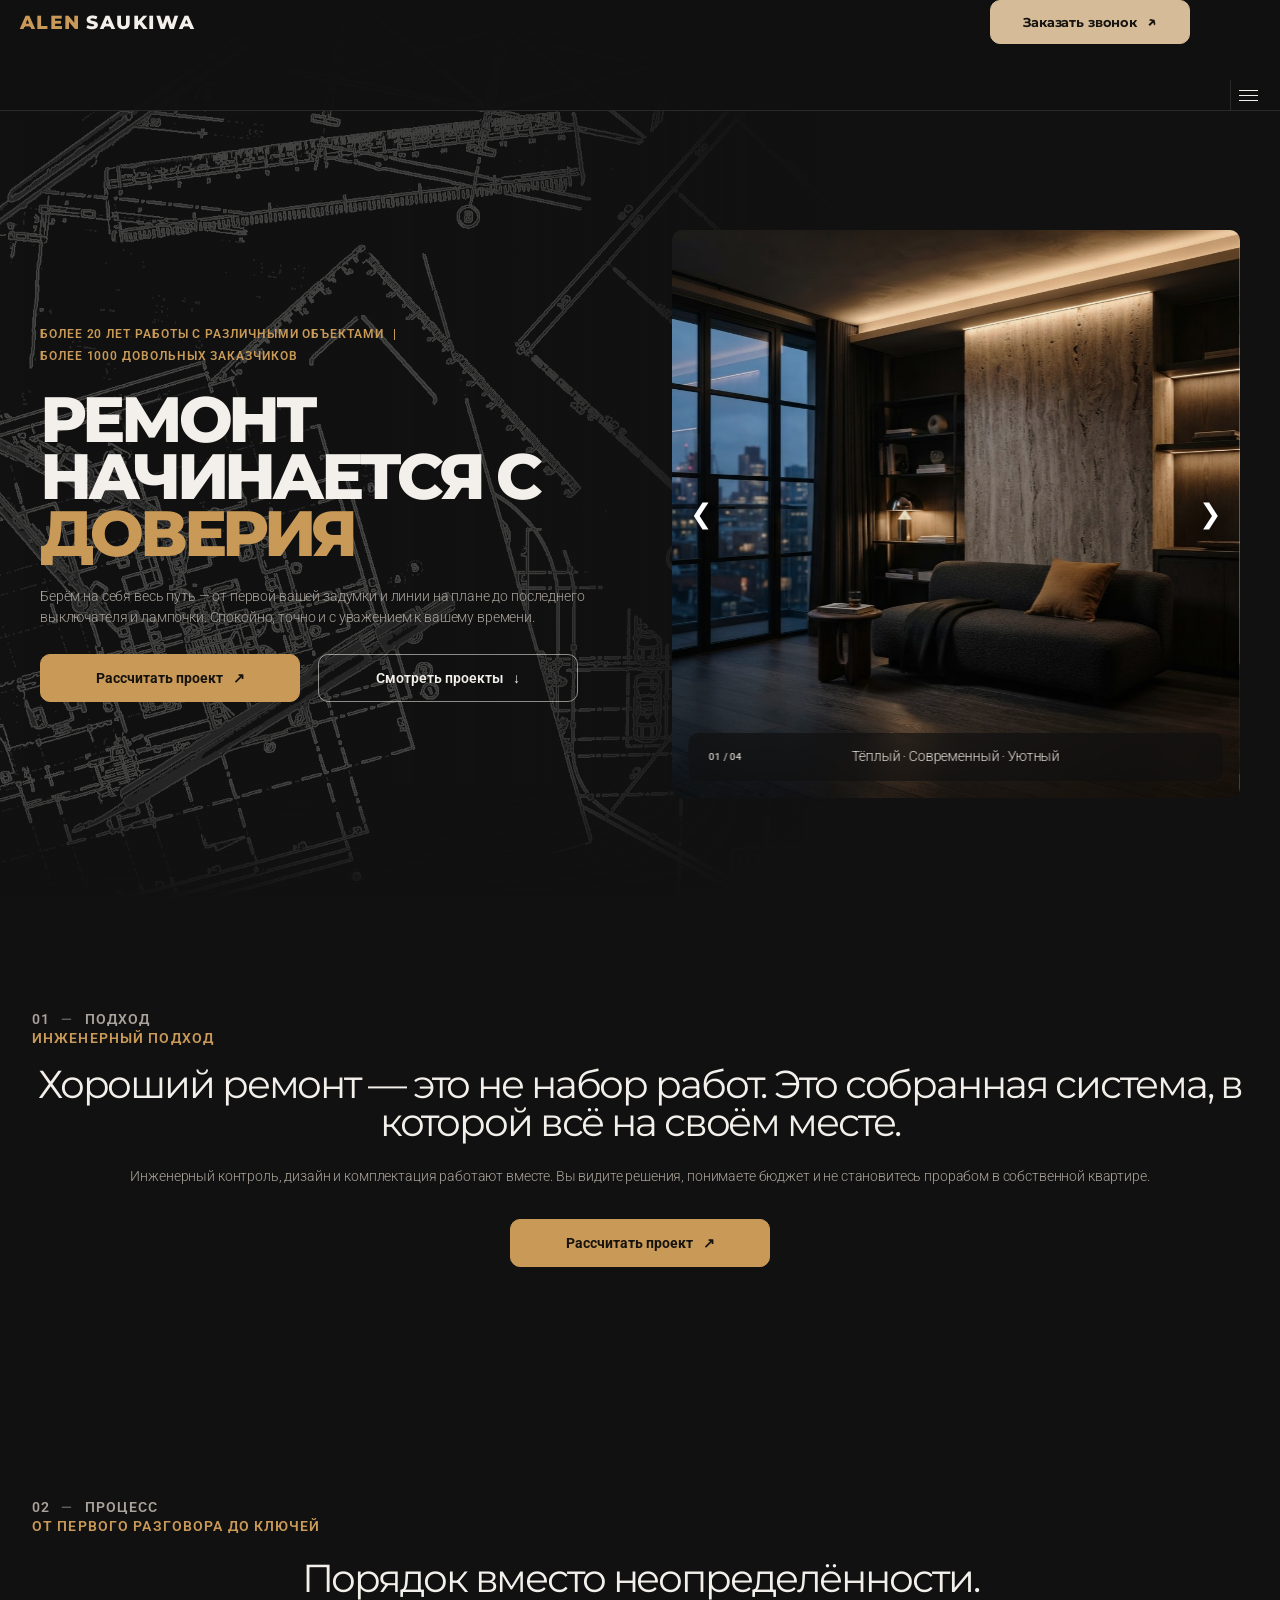
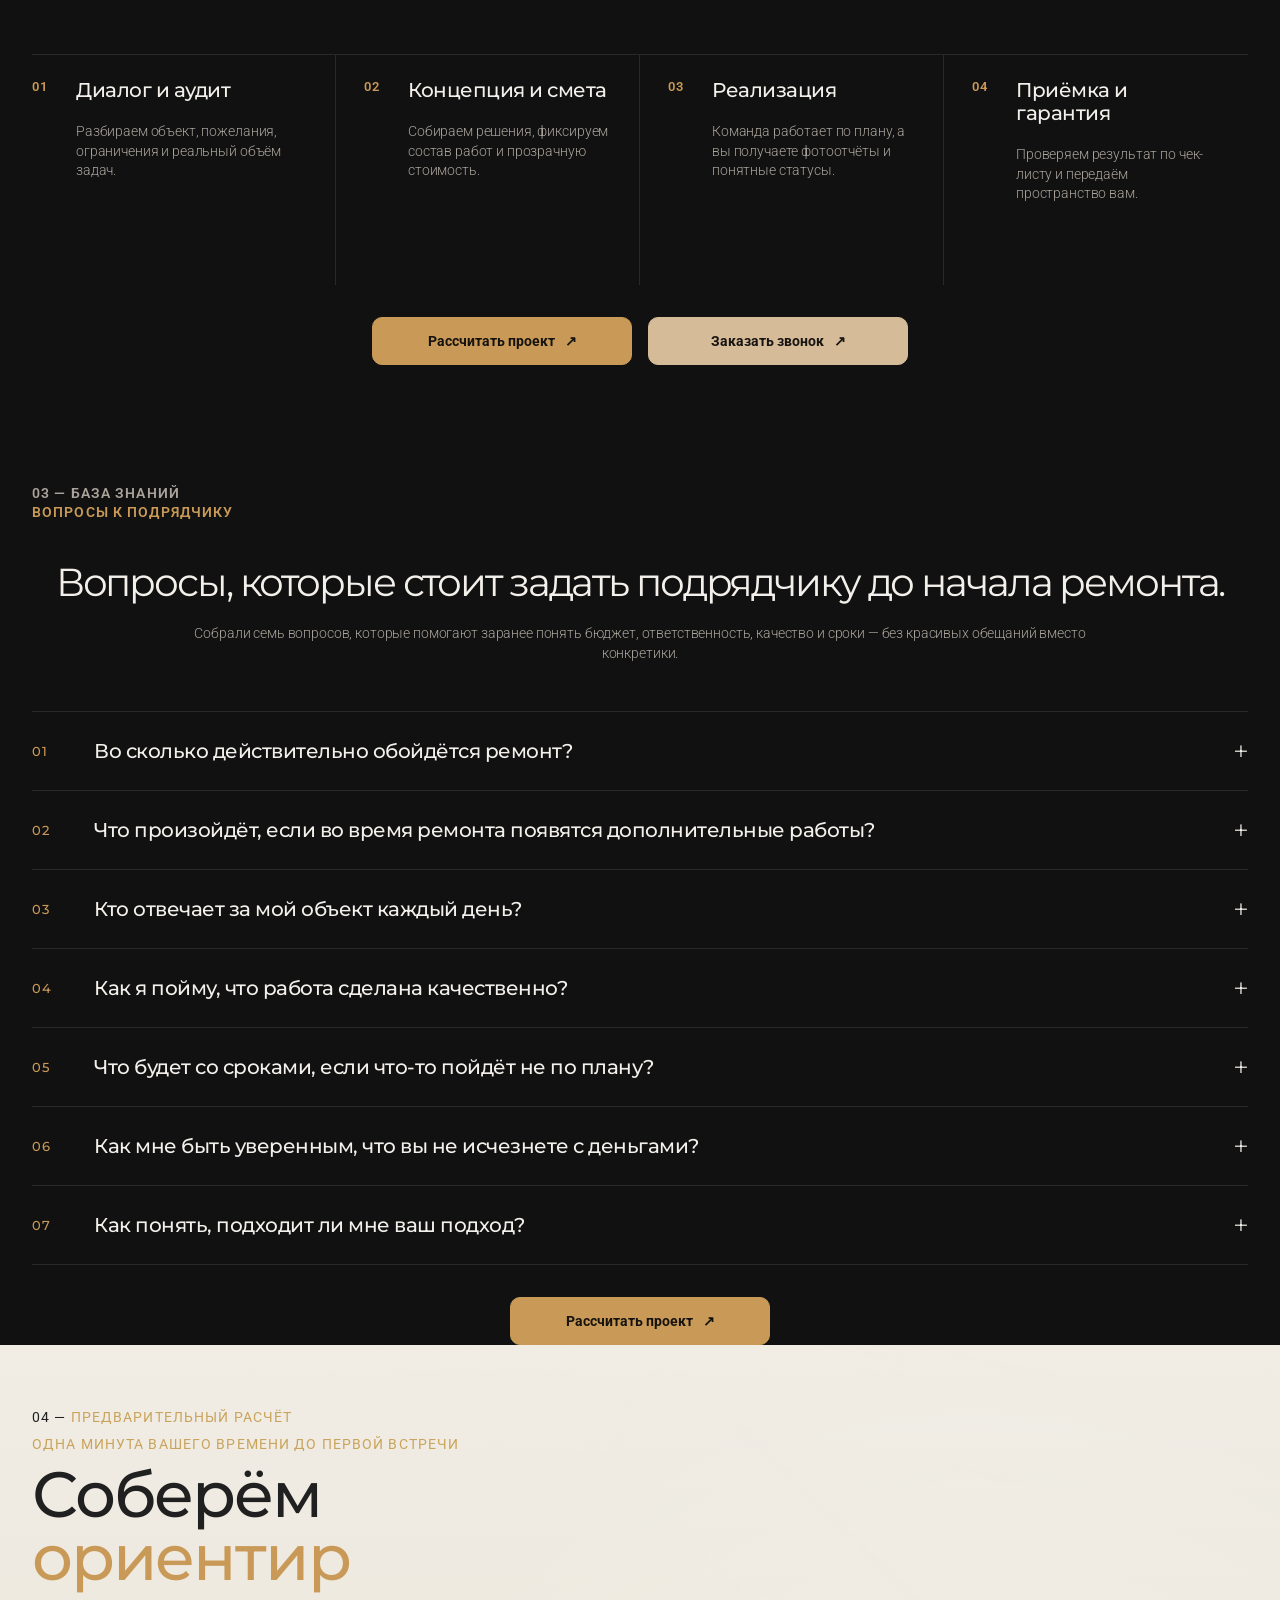
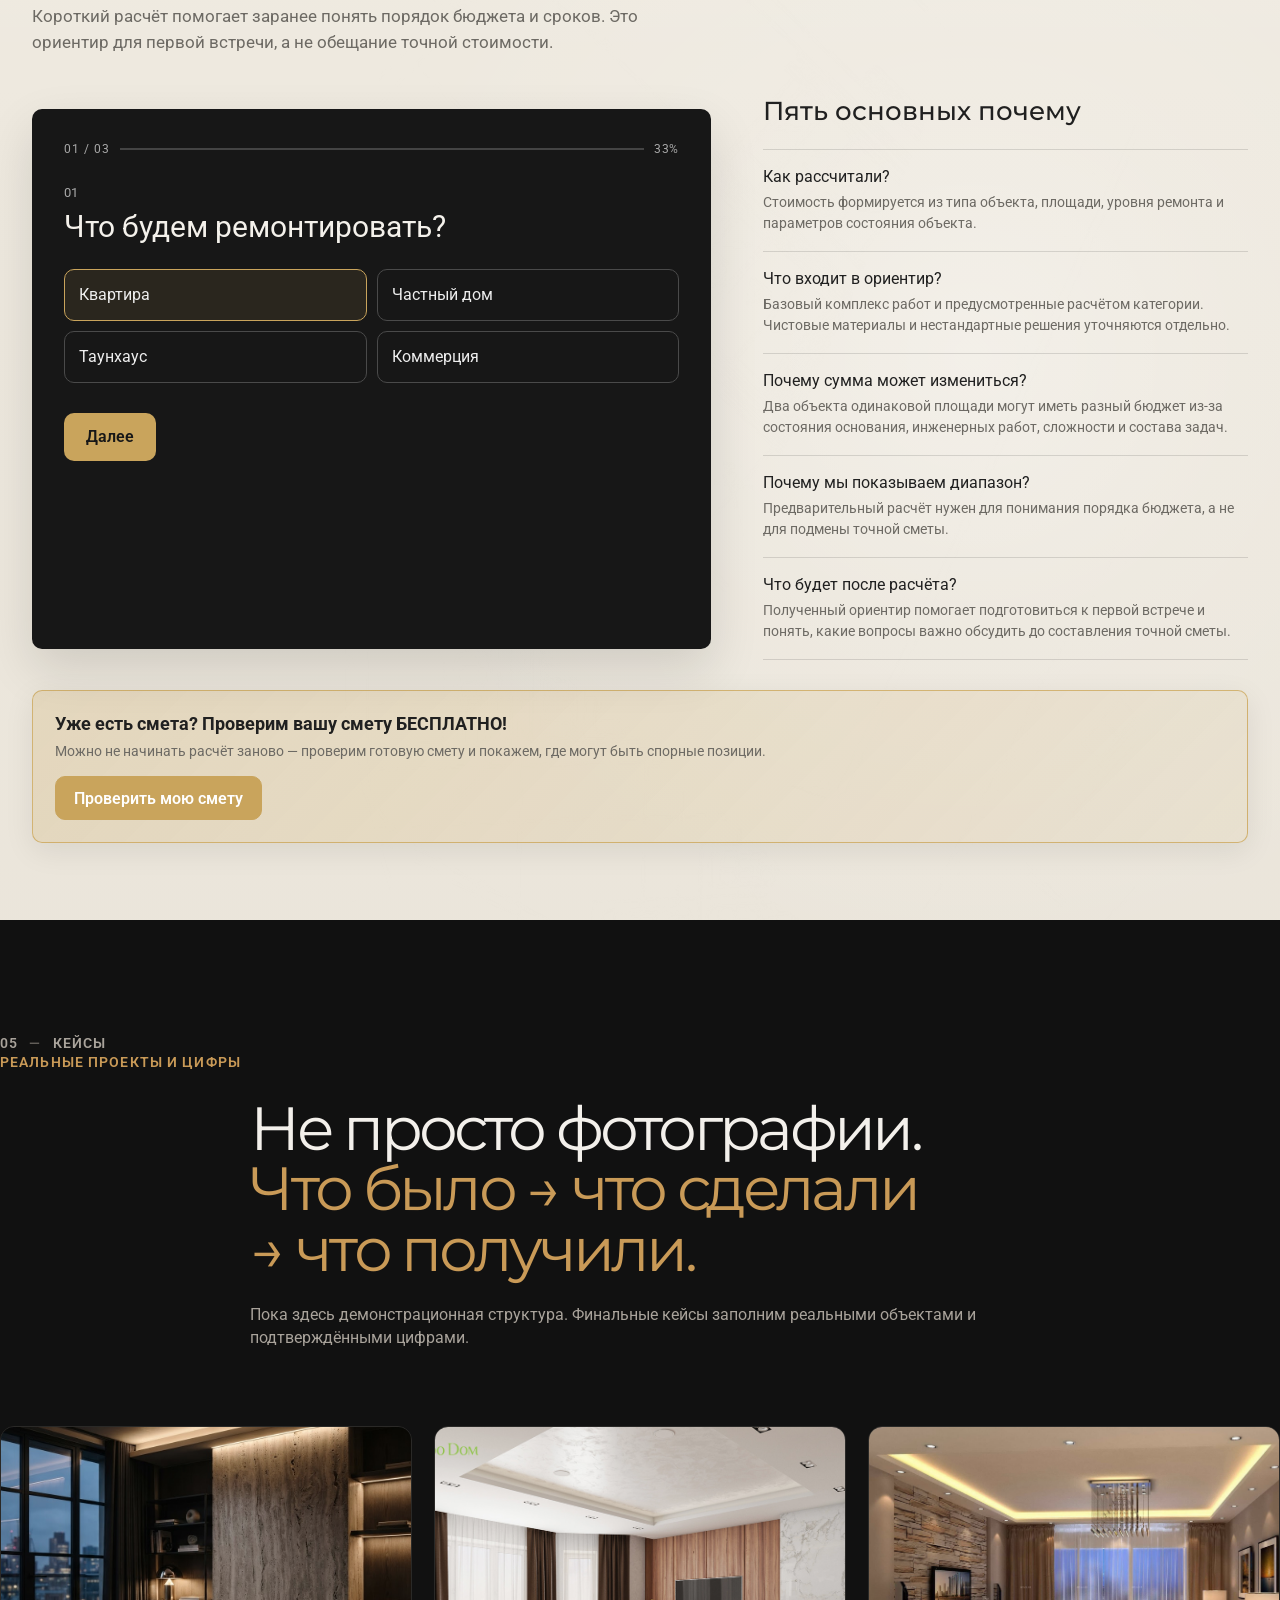
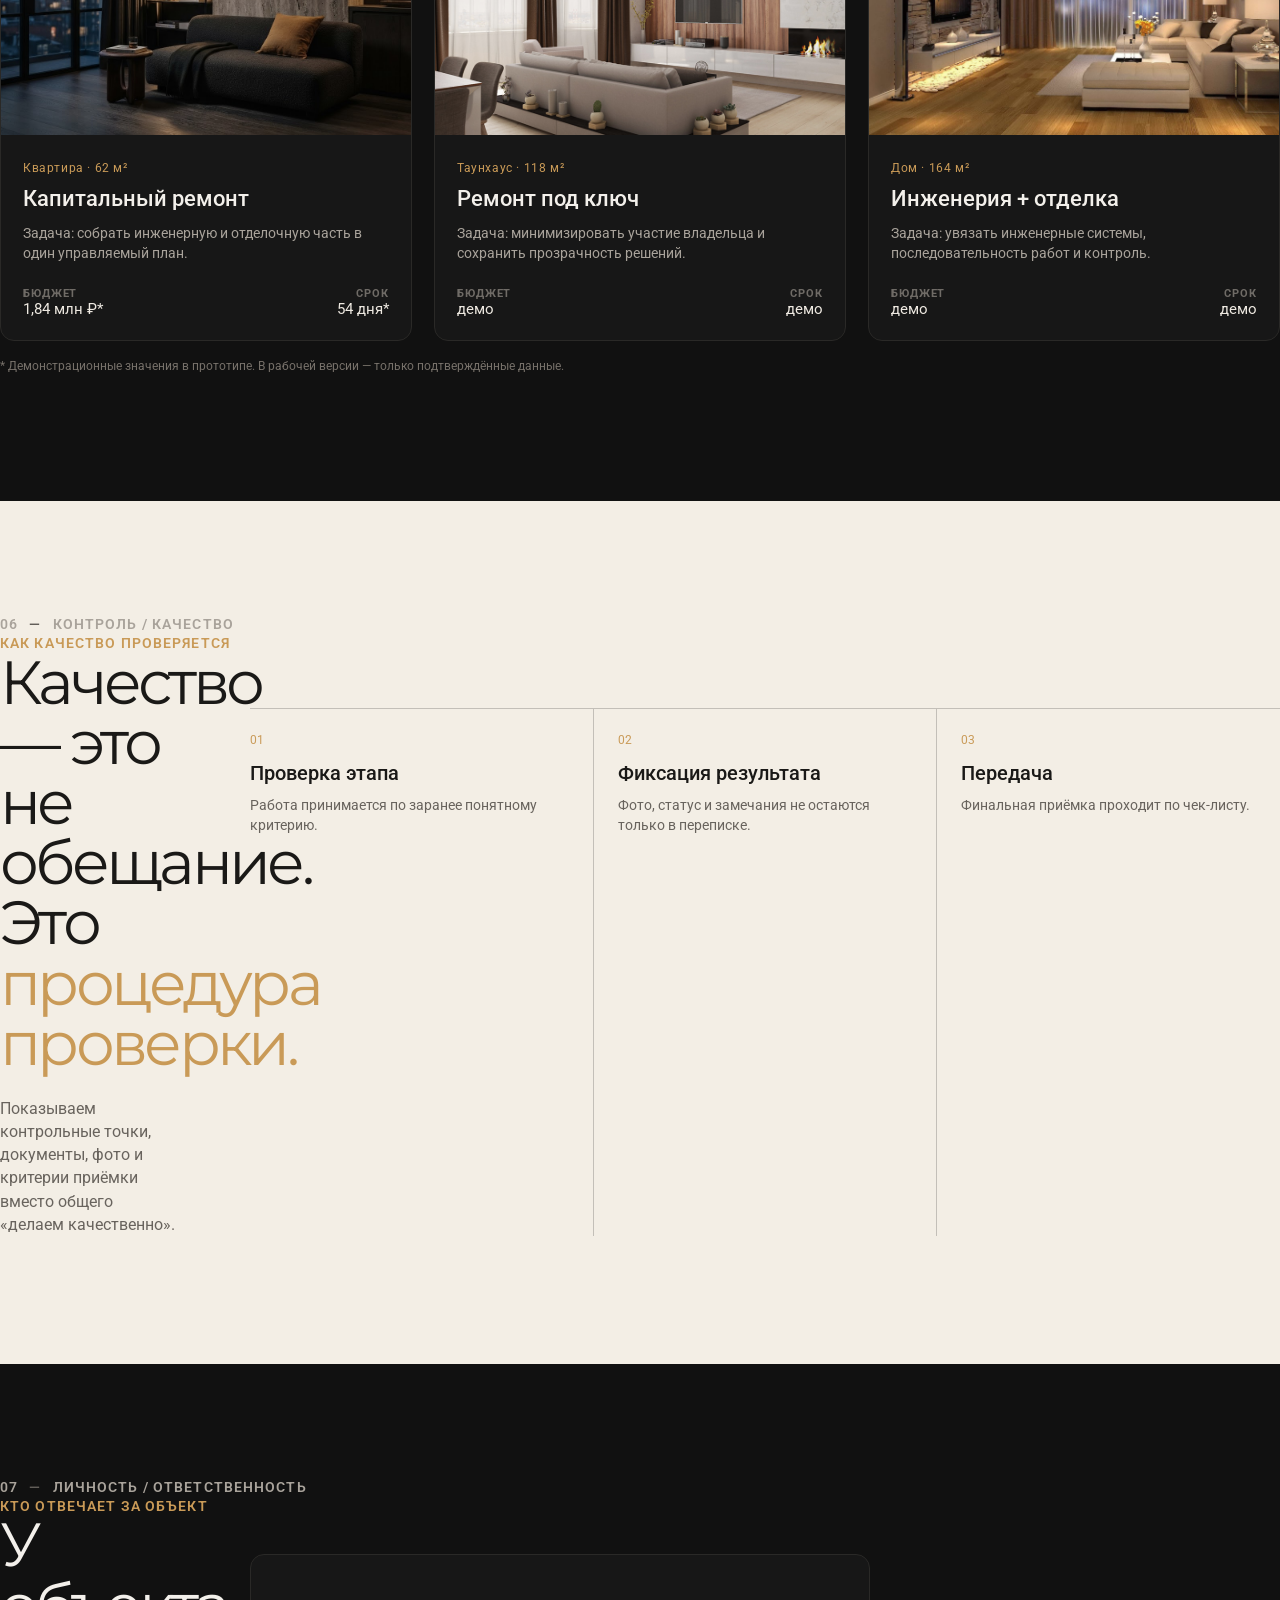
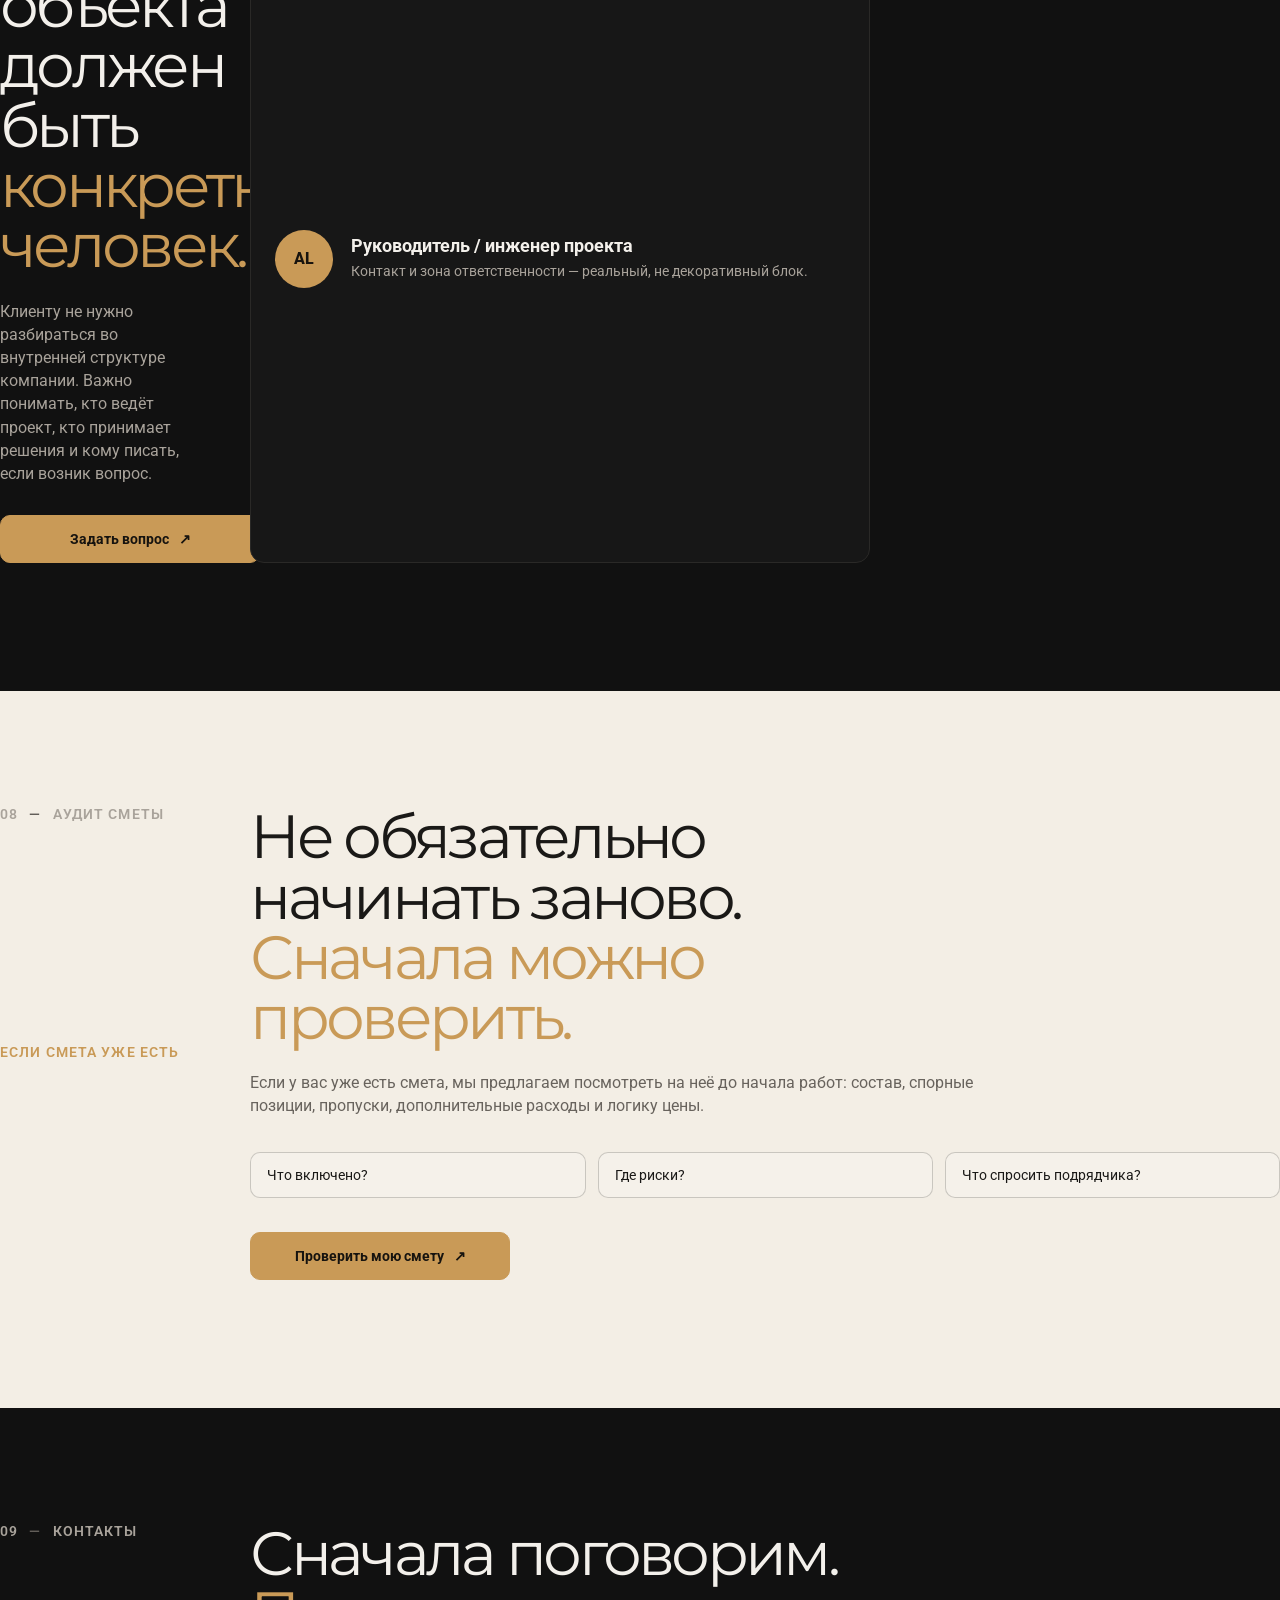
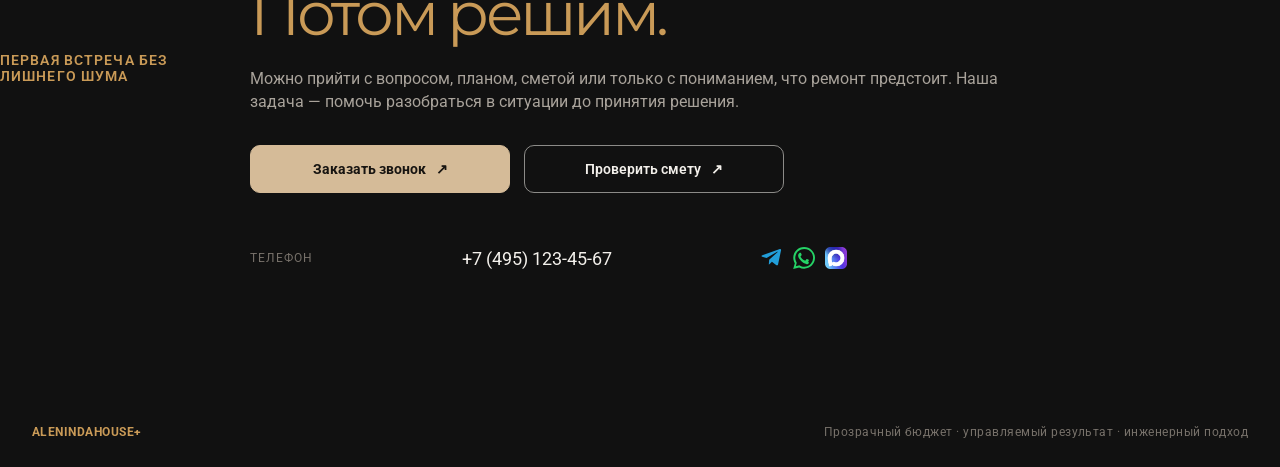
==== commit 099d0c8f: "2nd version Test on air" ====
--- a/index.html
+++ b/index.html
@@ -3,28 +3,27 @@
 <head>
 <meta charset="utf-8">
 <meta name="viewport" content="width=device-width, initial-scale=1">
-<title>ALENINDAHOUSE+ — Hero Variant 1 — Montserrat + Roboto</title>
+<title>ALENINDAHOUSE+ — Ремонт с инженерным подходом</title>
 <link rel="preconnect" href="https://fonts.googleapis.com">
 <link rel="preconnect" href="https://fonts.gstatic.com" crossorigin>
 <link href="https://fonts.googleapis.com/css2?family=Montserrat:wght@400;500;600;700;800&family=Roboto:wght@400;500;600;700&display=swap" rel="stylesheet">
-<link rel="stylesheet" href="DESIGN_SYSTEM.css">
 <link rel="stylesheet" href="styles.css">
 <script src="site-config.js"></script>
 </head>
 <body>
 <header class="site-header">
   <div class="header-inner">
-    <a class="brand" href="#" aria-label="ALEN SAUKIWA"><span class="brand-gold">ALEN</span><span class="brand-space">&nbsp;</span><span class="brand-light">SAUKIWA</span></a>
+    <a class="brand" href="#top" aria-label="ALEN SAUKIWA"><span class="brand-gold">ALEN</span><span class="brand-space">&nbsp;</span><span class="brand-light">SAUKIWA</span></a>
     <button class="menu-toggle" id="menuToggle" type="button" aria-label="Открыть меню" aria-expanded="false" aria-controls="mainNav"><span></span><span></span><span></span></button>
     <div class="menu-backdrop" id="menuBackdrop" aria-hidden="true"></div>
     <nav class="main-nav" id="mainNav" aria-label="Основная навигация">
-      <a href="#">Подход</a><a href="#">Процесс</a><a href="#">База знаний</a><a href="#">Расчет</a><a href="#">Кейсы</a><a href="#">Контроль</a><a href="#">Аудит сметы</a><a href="#">Контакты</a>
+      <a href="#approach-section">Подход</a><a href="#process-section">Процесс</a><a href="#knowledge">База знаний</a><a href="#calculation-section">Расчет</a><a href="#cases-section">Кейсы</a><a href="#quality-section">Контроль</a><a href="#audit-section">Аудит сметы</a><a href="#contacts-section">Контакты</a>
     </nav>
-    <a class="cta-call header-call cta" href="#contacts-section">Заказать звонок <span>↗</span></a>
+    <a class="header-call cta cta-call" href="#contacts-section">Заказать звонок <span>↗</span></a>
   </div>
 </header>
 
-<main class="hero">
+<main class="hero" id="top">
   <div class="hero-shell">
     <section class="hero-copy">
       <div class="approach"><strong>БОЛЕЕ 20 ЛЕТ РАБОТЫ С РАЗЛИЧНЫМИ ОБЪЕКТАМИ</strong><i class="approach-divider">|</i><strong>БОЛЕЕ 1000 ДОВОЛЬНЫХ ЗАКАЗЧИКОВ</strong></div>
@@ -32,7 +31,8 @@
       <p class="hero-description">Берём на себя весь путь — от первой вашей задумки и линии на плане до последнего выключателя и лампочки. Спокойно, точно и с уважением к вашему времени.</p>
       <div class="hero-actions">
         <a class="cta cta-primary" href="#calculation-section">Рассчитать проект <span>↗</span></a>
-        <a class="cta cta-secondary" href="#cases-section">Смотреть проекты <span>↓</span></a><a class="cta-call cta cta-primary hero-mobile-call" href="#contacts-section">Заказать звонок <span>↗</span></a>span></a>
+        <a class="cta cta-secondary" href="#cases-section">Смотреть проекты <span>↓</span></a>
+        <a class="cta cta-call hero-mobile-call" href="#contacts-section">Заказать звонок <span>↗</span></a>
       </div>
     </section>
 
@@ -84,46 +84,103 @@
       <article class="process-item"><div class="process-num">04</div><div><h3>Приёмка и гарантия</h3><p>Проверяем результат по чек-листу и передаём пространство вам.</p></div></article>
     </div>
     </div>
-    <div class="process-cta-wrap"><a class="cta cta-primary" href="#calculation-section">Рассчитать проект <<a class="cta-call cta cta-primary process-call-cta" href="#contacts-section">Заказать звонок <span>↗</span></a><span>↗</span></a></div>
-  </div>
-</section>
-
-
-<section class="knowledge-section section-dark" id="knowledge-section" aria-labelledby="knowledge-title">
+    <div class="process-cta-wrap"><a class="cta cta-primary" href="#calculation-section">Рассчитать проект <span>↗</span></a>
+<a class="cta cta-call process-call-cta" href="#contacts-section">Заказать звонок <span>↗</span></a></div>
+  </div>
+</section>
+
+
+<section id="knowledge" class="screen screen-04 knowledge-screen">
   <div class="knowledge-shell">
-    <div class="section-heading knowledge-heading">
-      <div class="section-index">03 <span>—</span> БАЗА ЗНАНИЙ</div>
-      <div class="knowledge-kicker">ВОПРОСЫ СЕБЕ И ПОДРЯДЧИКУ</div>
-    </div>
-    <div class="knowledge-main">
-      <div class="knowledge-intro">
-        <h2 id="knowledge-title">До ремонта полезно задать вопросы, на которые не хочется получать красивый ответ.</h2>
-        <p>Мы собрали пять вопросов, которые стоит обсудить до первого аванса. Сначала — честный вопрос от клиента. Затем — какой ответ мы считаем нормальным со стороны подрядчика.</p>
+    <div class="section-heading">
+      <div class="section-index">03 — БАЗА ЗНАНИЙ</div>
+      <div class="generic-kicker">ВОПРОСЫ К ПОДРЯДЧИКУ</div>
+    </div>
+
+    <div class="knowledge-content">
+      <h2 id="knowledge-main-title" class="knowledge-main-title">Вопросы, которые стоит задать подрядчику до начала ремонта.</h2>
+
+      <p class="knowledge-intro">
+        Собрали семь вопросов, которые помогают заранее понять бюджет, ответственность, качество и сроки — без красивых обещаний вместо конкретики.
+      </p>
+
+      <div class="knowledge-accordion" data-accordion="knowledge">
+          <div class="knowledge-item">
+            <button class="knowledge-question" type="button" aria-expanded="false">
+              <span class="knowledge-number" aria-hidden="true">01</span>
+              <span class="knowledge-question-text">Во сколько действительно обойдётся ремонт?</span>
+              <span class="knowledge-plus" aria-hidden="true">+</span>
+            </button>
+            <div class="knowledge-answer" hidden>
+              <div class="knowledge-answer-inner">Мы показываем не одну условную цифру, а ориентировочный диапазон стоимости с расшифровкой. В расчёт включаем всё, что можем определить по объекту на этапе оценки. Если в процессе обнаруживаются скрытые работы, сначала объясняем их причину и стоимость и только после согласования приступаем к выполнению.</div>
+            </div>
+          </div>
+          <div class="knowledge-item">
+            <button class="knowledge-question" type="button" aria-expanded="false">
+              <span class="knowledge-number" aria-hidden="true">02</span>
+              <span class="knowledge-question-text">Что произойдёт, если во время ремонта появятся дополнительные работы?</span>
+              <span class="knowledge-plus" aria-hidden="true">+</span>
+            </button>
+            <div class="knowledge-answer" hidden>
+              <div class="knowledge-answer-inner">Никаких неожиданных работ без согласования. Если возникает необходимость что-то изменить или добавить, мы объясняем причину, рассчитываем стоимость и согласовываем её с вами до выполнения. Сначала понятно, что и зачем делаем, — потом приступаем к работе.</div>
+            </div>
+          </div>
+          <div class="knowledge-item">
+            <button class="knowledge-question" type="button" aria-expanded="false">
+              <span class="knowledge-number" aria-hidden="true">03</span>
+              <span class="knowledge-question-text">Кто отвечает за мой объект каждый день?</span>
+              <span class="knowledge-plus" aria-hidden="true">+</span>
+            </button>
+            <div class="knowledge-answer" hidden>
+              <div class="knowledge-answer-inner">За объект отвечает инженер проекта — один человек, который координирует работу и остаётся вашим основным контактным лицом. Он принимает решения в рамках проекта, фиксирует вопросы и контролирует их решение. Вы всегда знаете, к кому обратиться.</div>
+            </div>
+          </div>
+          <div class="knowledge-item">
+            <button class="knowledge-question" type="button" aria-expanded="false">
+              <span class="knowledge-number" aria-hidden="true">04</span>
+              <span class="knowledge-question-text">Как я пойму, что работа сделана качественно?</span>
+              <span class="knowledge-plus" aria-hidden="true">+</span>
+            </button>
+            <div class="knowledge-answer" hidden>
+              <div class="knowledge-answer-inner">Качество контролируется не только в конце ремонта. Мы используем контрольные точки, чек-листы и фотоотчёты, а работы принимаются поэтапно. Вы понимаете, что именно проверяется и по каким критериям принимается каждый этап.</div>
+            </div>
+          </div>
+          <div class="knowledge-item">
+            <button class="knowledge-question" type="button" aria-expanded="false">
+              <span class="knowledge-number" aria-hidden="true">05</span>
+              <span class="knowledge-question-text">Что будет со сроками, если что-то пойдёт не по плану?</span>
+              <span class="knowledge-plus" aria-hidden="true">+</span>
+            </button>
+            <div class="knowledge-answer" hidden>
+              <div class="knowledge-answer-inner">Сроки фиксируются в договоре, а выполнение контролируется по плану-графику и контрольным точкам. Если возникает отклонение, мы стараемся выявить его заранее и сообщаем вам об изменениях до того, как они повлияют на дальнейший ход работ.</div>
+            </div>
+          </div>
+          <div class="knowledge-item">
+            <button class="knowledge-question" type="button" aria-expanded="false">
+              <span class="knowledge-number" aria-hidden="true">06</span>
+              <span class="knowledge-question-text">Как мне быть уверенным, что вы не исчезнете с деньгами?</span>
+              <span class="knowledge-plus" aria-hidden="true">+</span>
+            </button>
+            <div class="knowledge-answer" hidden>
+              <div class="knowledge-answer-inner">Мы работаем по официальному договору и без полной предоплаты: оплата производится после приёмки соответствующего этапа. У компании 11 лет опыта, более 300 реализованных объектов и реальные отзывы клиентов.</div>
+            </div>
+          </div>
+          <div class="knowledge-item">
+            <button class="knowledge-question" type="button" aria-expanded="false">
+              <span class="knowledge-number" aria-hidden="true">07</span>
+              <span class="knowledge-question-text">Как понять, подходит ли мне ваш подход?</span>
+              <span class="knowledge-plus" aria-hidden="true">+</span>
+            </button>
+            <div class="knowledge-answer" hidden>
+              <div class="knowledge-answer-inner">Мы показываем не обещания, а конкретные условия работы: прозрачный расчёт, договор, гарантию и реальные проекты с цифрами. Вы можете сравнить нашу смету с предложениями других подрядчиков, а перед началом работ воспользоваться бесплатным замером и аудитом вашей сметы.</div>
+            </div>
+          </div>
       </div>
-      <div class="knowledge-list" id="knowledgeList">
-        <article class="knowledge-item open">
-          <button class="knowledge-question" type="button" aria-expanded="true"><span>01</span><strong>Во сколько ремонт действительно обойдётся?</strong><b>−</b></button>
-          <div class="knowledge-answer"><p class="client-thought">«Я боюсь увидеть одну цену в начале, а потом постоянно доплачивать. Что мне считать реальным бюджетом?»</p><p><strong>Ответ подрядчика:</strong> Нормальный ответ начинается не с одной красивой цифры, а с состава. Мы показываем, что входит в ориентир, что не входит и какие параметры могут изменить итог. Поэтому предварительный расчёт — это диапазон и объяснение его формирования, а не обещание точной сметы.</p></div>
-        </article>
-        <article class="knowledge-item">
-          <button class="knowledge-question" type="button" aria-expanded="false"><span>02</span><strong>Что произойдёт, если во время ремонта появятся дополнительные работы?</strong><b>+</b></button>
-          <div class="knowledge-answer"><p class="client-thought">«Я хочу понимать, где заканчивается согласованный бюджет и кто принимает решение о дополнительных расходах.»</p><p><strong>Ответ подрядчика:</strong> Дополнительная работа не должна появляться незаметно. Её причина, объём, стоимость и влияние на срок сначала объясняются и согласовываются. Это продолжение той же логики: сначала понятно, потом делаем.</p></div>
-        </article>
-        <article class="knowledge-item">
-          <button class="knowledge-question" type="button" aria-expanded="false"><span>03</span><strong>Кто отвечает за мой объект каждый день?</strong><b>+</b></button>
-          <div class="knowledge-answer"><p class="client-thought">«Если что-то пошло не так, я не хочу искать виноватого между дизайнером, бригадой и прорабом.»</p><p><strong>Ответ подрядчика:</strong> У клиента должен быть понятный человек и понятный канал связи. Ответственность нельзя растворять между участниками. Мы показываем, кто ведёт объект, кто принимает решения и как фиксируются вопросы.</p></div>
-        </article>
-        <article class="knowledge-item">
-          <button class="knowledge-question" type="button" aria-expanded="false"><span>04</span><strong>Как я пойму, что работа сделана качественно?</strong><b>+</b></button>
-          <div class="knowledge-answer"><p class="client-thought">«Я не строитель. Как мне принимать работу, если я не вижу технических ошибок?»</p><p><strong>Ответ подрядчика:</strong> Качество нельзя доказывать только словами. Нужны контрольные точки, чек-листы, фотоотчёты, понятные критерии приёмки и фиксация результата по этапам.</p></div>
-        </article>
-        <article class="knowledge-item">
-          <button class="knowledge-question" type="button" aria-expanded="false"><span>05</span><strong>Что будет со сроками, если что-то пойдёт не по плану?</strong><b>+</b></button>
-          <div class="knowledge-answer"><p class="client-thought">«Мне важна не только дата окончания. Я хочу понимать, как управляется отклонение от плана.»</p><p><strong>Ответ подрядчика:</strong> Срок — это не только дата в договоре. Нужны этапы, последовательность работ, контрольные точки и понятный способ сообщить об отклонении. Если срок меняется, клиент должен узнать об этом до того, как проблема станет фактом.</p></div>
-        </article>
+
+      <div class="knowledge-cta">
+        <a class="cta cta-primary" href="#calculation-section">Рассчитать проект <span>↗</span></a>
       </div>
     </div>
-    <div class="knowledge-cta"><a class="cta cta-primary" href="#calculation-section">Перейти к расчёту <span>↘</span></a></div>
   </div>
 </section>
 
@@ -140,7 +197,7 @@
 <div class="result" id="result">
 <div class="rk">Предварительный ориентир</div><div class="price" id="price">от 0 ₽</div><div class="meta" id="meta"></div>
 <div class="note">Это предварительный ориентир. Точная стоимость зависит от состояния объекта, состава работ, инженерии и выбранных решений.</div><button class="included-link" type="button">Что входит в эти цифры?</button><div id="included" class="included" hidden><strong>В расчёт пока заложены:</strong><ul><li>работы по выбранному типу ремонта;</li><li>базовые инженерные и подготовительные работы;</li><li>ориентир по стоимости на 1 м²;</li><li>диапазон, учитывающий неопределённость предварительной оценки.</li></ul><p>Финальная смета формируется после уточнения состояния объекта, состава работ и выбранных материалов.</p></div>
-<div class="result-actions"><button class="cta-call next" type="button">Заказать звонок</button><button class="back" type="button" data-calc-reset>Новый расчёт</button></div>
+<div class="result-actions"><button class="next" type="button">Заказать звонок</button><button class="back" type="button" data-calc-reset>Новый расчёт</button></div>
 <div class="disc">Расчёт бесплатный и ни к чему вас не обязывает.</div>
 </div></div>
 <aside class="trust">
@@ -168,7 +225,7 @@
 <section class="section-dark cases-section" id="cases-section" aria-labelledby="cases-title">
   <div class="generic-shell">
     <div class="section-heading">
-      <div class="section-index">06 <span>—</span> КЕЙСЫ</div>
+      <div class="section-index">05 <span>—</span> КЕЙСЫ</div>
       <div class="generic-kicker">РЕАЛЬНЫЕ ПРОЕКТЫ И ЦИФРЫ</div>
     </div>
     <div class="generic-head"><h2 id="cases-title">Не просто фотографии. <span class="accent-line">Что было → что сделали → что получили.</span></h2><p>Пока здесь демонстрационная структура. Финальные кейсы заполним реальными объектами и подтверждёнными цифрами.</p></div>
@@ -183,29 +240,29 @@
 
 <section class="section-light quality-section" id="quality-section" aria-labelledby="quality-title">
   <div class="generic-shell">
-    <div class="section-heading"><div class="section-index dark">07 <span>—</span> КОНТРОЛЬ / КАЧЕСТВО</div><div class="generic-kicker gold">КАК КАЧЕСТВО ПРОВЕРЯЕТСЯ</div></div>
+    <div class="section-heading"><div class="section-index dark">06 <span>—</span> КОНТРОЛЬ / КАЧЕСТВО</div><div class="generic-kicker gold">КАК КАЧЕСТВО ПРОВЕРЯЕТСЯ</div></div>
     <div class="quality-layout"><div><h2 id="quality-title">Качество — это не обещание. Это <span class="gold-text">процедура проверки.</span></h2><p>Показываем контрольные точки, документы, фото и критерии приёмки вместо общего «делаем качественно».</p></div><div class="quality-steps"><div><span>01</span><strong>Проверка этапа</strong><p>Работа принимается по заранее понятному критерию.</p></div><div><span>02</span><strong>Фиксация результата</strong><p>Фото, статус и замечания не остаются только в переписке.</p></div><div><span>03</span><strong>Передача</strong><p>Финальная приёмка проходит по чек-листу.</p></div></div></div>
   </div>
 </section>
 
 <section class="section-dark responsibility-section" id="responsibility-section" aria-labelledby="responsibility-title">
   <div class="generic-shell">
-    <div class="section-heading"><div class="section-index">08 <span>—</span> ЛИЧНОСТЬ / ОТВЕТСТВЕННОСТЬ</div><div class="generic-kicker">КТО ОТВЕЧАЕТ ЗА ОБЪЕКТ</div></div>
+    <div class="section-heading"><div class="section-index">07 <span>—</span> ЛИЧНОСТЬ / ОТВЕТСТВЕННОСТЬ</div><div class="generic-kicker">КТО ОТВЕЧАЕТ ЗА ОБЪЕКТ</div></div>
     <div class="responsibility-layout"><div><h2 id="responsibility-title">У объекта должен быть <span class="accent-line">конкретный человек.</span></h2><p>Клиенту не нужно разбираться во внутренней структуре компании. Важно понимать, кто ведёт проект, кто принимает решения и кому писать, если возник вопрос.</p><a class="cta cta-primary" href="#contacts-section">Задать вопрос <span>↗</span></a></div><div class="person-card"><div class="person-avatar">AL</div><div><strong>Руководитель / инженер проекта</strong><span>Контакт и зона ответственности — реальный, не декоративный блок.</span></div></div></div>
   </div>
 </section>
 
 <section class="section-light audit-section" id="audit-section" aria-labelledby="audit-title">
   <div class="generic-shell audit-layout">
-    <div class="section-heading"><div class="section-index dark">09 <span>—</span> АУДИТ СМЕТЫ</div><div class="generic-kicker gold">ЕСЛИ СМЕТА УЖЕ ЕСТЬ</div></div>
+    <div class="section-heading"><div class="section-index dark">08 <span>—</span> АУДИТ СМЕТЫ</div><div class="generic-kicker gold">ЕСЛИ СМЕТА УЖЕ ЕСТЬ</div></div>
     <div><h2 id="audit-title">Не обязательно начинать заново. <span class="gold-text">Сначала можно проверить.</span></h2><p>Если у вас уже есть смета, мы предлагаем посмотреть на неё до начала работ: состав, спорные позиции, пропуски, дополнительные расходы и логику цены.</p><div class="audit-points"><span>Что включено?</span><span>Где риски?</span><span>Что спросить подрядчика?</span></div><a class="cta cta-primary" href="#contacts-section">Проверить мою смету <span>↗</span></a></div>
   </div>
 </section>
 
 <section class="section-dark contacts-section" id="contacts-section" aria-labelledby="contacts-title">
   <div class="generic-shell contacts-layout">
-    <div class="section-heading"><div class="section-index">10 <span>—</span> КОНТАКТЫ</div><div class="generic-kicker">ПЕРВАЯ ВСТРЕЧА БЕЗ ЛИШНЕГО ШУМА</div></div>
-    <div class="contacts-main"><h2 id="contacts-title">Сначала поговорим. <span class="accent-line">Потом решим.</span></h2><p>Можно прийти с вопросом, планом, сметой или только с пониманием, что ремонт предстоит. Наша задача — помочь разобраться в ситуации до принятия решения.</p><d<a class="cta-call cta cta-primary" href="#">Заказать звонок <span>↗</span></a>ь звонок <span>↗</span></a><a class="cta cta-secondary" href="#audit-section">Проверить смету <span>↗</span></a></div></div>
+    <div class="section-heading"><div class="section-index">09 <span>—</span> КОНТАКТЫ</div><div class="generic-kicker">ПЕРВАЯ ВСТРЕЧА БЕЗ ЛИШНЕГО ШУМА</div></div>
+    <div class="contacts-main"><h2 id="contacts-title">Сначала поговорим. <span class="accent-line">Потом решим.</span></h2><p>Можно прийти с вопросом, планом, сметой или только с пониманием, что ремонт предстоит. Наша задача — помочь разобраться в ситуации до принятия решения.</p><div class="contact-actions"><a class="cta cta-primary cta-call" href="#">Заказать звонок <span>↗</span></a><a class="cta cta-secondary" href="#audit-section">Проверить смету <span>↗</span></a></div></div>
     <div class="contact-meta">
       <span class="contact-meta-label">Телефон</span>
       <a class="contact-phone" href="tel:+74951234567">+7 (495) 123-45-67</a>
@@ -410,26 +467,40 @@
 })();
 </script>
 
+
+
+
 <script>
-(function(){
-  'use strict';
-  document.querySelectorAll('.knowledge-question').forEach(function(button){
-    button.addEventListener('click',function(){
-      const item=button.closest('.knowledge-item');
-      const open=item.classList.contains('open');
-      document.querySelectorAll('.knowledge-item').forEach(function(other){
-        other.classList.remove('open');
-        const b=other.querySelector('.knowledge-question');
-        if(b){b.setAttribute('aria-expanded','false');const icon=b.querySelector('b');if(icon) icon.textContent='+';}
-      });
-      if(!open){
-        item.classList.add('open');
-        button.setAttribute('aria-expanded','true');
-        const icon=button.querySelector('b'); if(icon) icon.textContent='−';
-      }
+(function () {
+  const root = document.querySelector('[data-accordion="knowledge"]');
+  if (!root) return;
+
+  root.addEventListener('click', function (event) {
+    const button = event.target.closest('.knowledge-question');
+    if (!button) return;
+
+    const item = button.closest('.knowledge-item');
+    const answer = item && item.querySelector('.knowledge-answer');
+    if (!answer) return;
+
+    const willOpen = button.getAttribute('aria-expanded') !== 'true';
+
+    root.querySelectorAll('.knowledge-question[aria-expanded="true"]').forEach(function (other) {
+      if (other === button) return;
+      const otherItem = other.closest('.knowledge-item');
+      const otherAnswer = otherItem && otherItem.querySelector('.knowledge-answer');
+
+      other.setAttribute('aria-expanded', 'false');
+      if (otherAnswer) otherAnswer.hidden = true;
+      if (otherItem) otherItem.classList.remove('is-open');
     });
+
+    button.setAttribute('aria-expanded', String(willOpen));
+    answer.hidden = !willOpen;
+    item.classList.toggle('is-open', willOpen);
   });
 })();
 </script>
+
 </body>
 </html>
--- a/styles.css
+++ b/styles.css
@@ -18,9 +18,9 @@
   --cta-height:48px;
   --cta-width:260px;
   --content-mobile:calc(100% - 28px);
-  --screen-gap-mobile:32px;
-  --screen-gap-tablet:40px;
-  --screen-gap-desktop:28px;
+  --screen-gap-mobile:40px;
+  --screen-gap-tablet:52px;
+  --screen-gap-desktop:60px;
   /* Hero typography checkpoint: one family for now; sizes are breakpoint-controlled and easy to retune. */
   --hero-kicker-size:clamp(10px,.68vw,13px);
   --hero-title-size:clamp(58px,6.1vw,112px);
@@ -31,8 +31,30 @@
   --hero-kicker-size-mobile:9px;
   --hero-title-size-mobile:clamp(43px,13.8vw,66px);
   --hero-body-size-mobile:13px;
-  --color-call-cta: #d5bb98;
-  --color-call-cta-hover: #b98949;
+  --type-section-number-family: var(--font-body);
+  --type-section-title-family: var(--font-body);
+  --type-main-family: var(--font-main);
+  --type-secondary-family: var(--font-body);
+  --type-section-number-color: var(--muted);
+  --type-section-title-color: var(--gold);
+  --type-main-color: var(--text);
+  --type-secondary-color: var(--muted);
+  --section-main-title-size-mobile:32px;
+  --section-main-title-line-mobile:1;
+  --section-main-title-family:var(--font-main);
+  --section-main-title-color:var(--text);
+  --hero-call-accent:#d5bb98;
+  --color-call-cta:var(--hero-call-accent);
+  --color-call-cta-hover:var(--hero-call-accent);
+  --section-header-gap:3px;
+  --section-header-font-family:var(--font-body);
+  --section-header-size:14px;
+  --section-header-line-height:1.18;
+  --section-header-number-color:var(--muted);
+  --section-header-title-color:var(--gold);
+  --section-main-title-size-tablet:38px;
+  --secondary-text-size-tablet:14px;
+  --process-info-text-size:clamp(14px,1vw,17px);
 }
 
 *{box-sizing:border-box}
@@ -97,7 +119,8 @@
 .site-header,
 .hero,
 .approach-section,
-.process-section{
+.process-section,
+.knowledge-screen{
   position:relative;
   z-index:1;
 }
@@ -865,7 +888,7 @@
     width:min(1400px,calc(100% - 64px));
     min-height:440px;
   }
-  .approach-copy h2{font-size:clamp(44px,4vw,68px)}
+  
   .approach-copy p{font-size:clamp(15px,1.18vw,19px)}
   .approach-cta{margin-top:28px}
 
@@ -939,7 +962,7 @@
 .s04 .wrap{position:relative;z-index:1;width:min(1280px,calc(100% - 64px));margin:0 auto}
 .s04 .eyebrow{font-size:14px;line-height:1.2;letter-spacing:.08em;text-transform:uppercase;margin-bottom:10px}
 .s04 .eyebrow span{color:var(--s04-gold)}
-.s04 h1{max-width:none;margin:0 0 14px;font-size:clamp(44px,5vw,64px);line-height:.98;letter-spacing:-.03em;font-weight:500;white-space:nowrap}
+.s04 h1{max-width:none;margin:0 0 14px;font-size:clamp(44px,5vw,64px);line-height:.98;letter-spacing:-.03em;font-weight:500;white-space:normal}
 .s04 h1 span{color:var(--s04-gold)}
 .s04 .intro{max-width:650px;margin:0 0 42px;color:var(--s04-muted);font-size:17px;line-height:1.55}
 .s04 .grid{display:grid;grid-template-columns:minmax(0,1.05fr) minmax(330px,.75fr);gap:clamp(34px,4vw,64px);align-items:center}
@@ -1065,7 +1088,6 @@
   .s04 .price{font-size:40px}.s04 .trust h2{font-size:23px}
   .s04 .result-actions{grid-template-columns:1fr}
   .s04 .calc-summary>div{display:block}.s04 .calc-summary strong{display:block;margin-top:3px;text-align:left}
-  .s04 h1{white-space:normal}
 }
 @media (max-width:560px){
   .s04{padding:36px 0 60px}
@@ -1076,35 +1098,18 @@
 /* ===== FULL LANDING PROTOTYPE: BLOCKS 03 / 06–10 =====
    These blocks use the same section-index + kicker system as 01–04.
    No structural overrides are applied to the existing first four blocks. */
-.section-light{position:relative;background:#f3eee5;color:#1a1917;overflow:hidden;}
-.section-dark{position:relative;background:transparent;color:var(--text);overflow:hidden;}
+.section-light{position:relative;background:#f3eee5;color:#1a1917;overflow:clip;}
+.section-dark{position:relative;background:transparent;color:var(--text);overflow:clip;}
 .light-panel{background:#f3eee5;color:#1a1917;}
 .knowledge-section{background:transparent;color:var(--text);}
 .knowledge-section{padding:clamp(76px,9vw,132px) 0 clamp(84px,10vw,140px);}
-.knowledge-shell,.generic-shell{width:min(1400px,calc(100% - 64px));margin:0 auto;}
-.knowledge-shell{display:grid;grid-template-columns:180px minmax(0,1fr);column-gap:clamp(42px,5.5vw,88px);align-items:start;}
 .knowledge-heading{grid-column:1;}
 .knowledge-main{grid-column:2;}
 .knowledge-intro h2,.generic-head h2,.quality-layout h2,.responsibility-layout h2,.audit-layout h2,.contacts-main h2{margin:0;font-size:clamp(44px,4.8vw,78px);line-height:.98;letter-spacing:-.06em;font-weight:400;max-width:17ch;}
 .knowledge-intro p,.generic-head p,.quality-layout p,.responsibility-layout p,.audit-layout p,.contacts-main p{margin:24px 0 0;max-width:760px;font-size:clamp(16px,1.25vw,20px);line-height:1.45;color:#68635d;}
 .knowledge-section .knowledge-intro p{color:#a9a39b;}
 .knowledge-section .knowledge-list{border-color:var(--line);}
-.knowledge-section .knowledge-item{border-color:var(--line);}
-.knowledge-section .knowledge-answer p{color:#a9a39b;}
-.knowledge-section .knowledge-answer .client-thought{color:#eee9e1;}
 .knowledge-list{margin-top:clamp(48px,6vw,76px);border-top:1px solid rgba(26,25,23,.22);}
-.knowledge-item{border-bottom:1px solid rgba(26,25,23,.22);}
-.knowledge-question{width:100%;display:grid;grid-template-columns:44px minmax(0,1fr) 28px;gap:18px;align-items:center;padding:24px 0;background:none;border:0;color:inherit;text-align:left;font:inherit;cursor:pointer;}
-.knowledge-question span{color:var(--gold);font-size:13px;letter-spacing:.08em;}
-.knowledge-question strong{font-size:clamp(18px,1.45vw,24px);font-weight:500;letter-spacing:-.025em;}
-.knowledge-question b{font-size:24px;font-weight:400;text-align:right;}
-.knowledge-answer{display:none;padding:0 44px 28px 62px;max-width:900px;}
-.knowledge-item.open .knowledge-answer{display:block;}
-.knowledge-answer p{margin:0;color:#625e58;font-size:16px;line-height:1.5;}
-.knowledge-answer p + p{margin-top:14px;}
-.knowledge-answer .client-thought{color:#272521;font-style:italic;}
-.knowledge-cta{grid-column:2;margin-top:34px;}
-.knowledge-cta .cta{background:var(--gold);color:#17130e;}
 .generic-shell{padding:clamp(78px,9vw,132px) 0 clamp(88px,10vw,144px);}
 .generic-shell>.section-heading{display:grid;grid-template-columns:180px 1fr;column-gap:clamp(42px,5.5vw,88px);align-items:start;}
 .generic-kicker{color:var(--gold);font-size:clamp(10px,.7vw,13px);letter-spacing:.17em;font-weight:600;text-transform:uppercase;}
@@ -1126,7 +1131,6 @@
 .contacts-main h2{color:var(--text);}.contact-actions{display:flex;gap:14px;margin-top:32px}.contact-meta{grid-column:2;margin-top:54px;display:grid;grid-template-columns:auto auto;gap:10px 26px;max-width:520px}.contact-meta span{color:#77716a;font-size:12px;text-transform:uppercase;letter-spacing:.08em}.contact-meta a{font-size:18px}.site-footer{padding:28px min(32px,4vw);display:flex;justify-content:space-between;gap:24px;background:#111;color:#77716a;font-size:12px;letter-spacing:.04em}.site-footer div{color:var(--gold);font-weight:700;}
 
 @media(max-width:1100px){
-  .knowledge-shell,.generic-shell{width:min(100% - 40px,1200px);}
   .knowledge-shell,.generic-shell>.section-heading,.quality-layout,.responsibility-layout,.audit-layout,.contacts-layout{grid-template-columns:120px minmax(0,1fr);column-gap:30px;}
   .generic-head{margin-left:150px;}
   .case-grid{grid-template-columns:1fr 1fr;}
@@ -1138,12 +1142,6 @@
   .knowledge-main,.quality-layout>div:last-child,.responsibility-layout>div:last-child,.audit-layout>div:last-child,.contacts-main{display:block;}
   .knowledge-intro h2,.generic-head h2,.quality-layout h2,.responsibility-layout h2,.audit-layout h2,.contacts-main h2{font-size:clamp(38px,11.5vw,54px);max-width:none;}
   .knowledge-intro p,.generic-head p,.quality-layout p,.responsibility-layout p,.audit-layout p,.contacts-main p{font-size:14px;line-height:1.45;}
-  .knowledge-question{grid-template-columns:34px minmax(0,1fr) 22px;gap:10px;padding:20px 0;}
-  .knowledge-question strong{font-size:17px;line-height:1.2;}
-  .knowledge-answer{padding:0 0 24px 44px;}
-  .knowledge-answer p{font-size:14px;}
-  .knowledge-cta{margin-top:28px;}
-  .knowledge-cta .cta,.responsibility-layout .cta,.audit-layout .cta{width:100%;}
   .generic-shell{padding:68px 0 80px;}
   .generic-head{margin:0;}
   .case-grid{grid-template-columns:1fr;gap:16px;margin-top:40px;}
@@ -1856,10 +1854,6 @@
    - below 768px the same callback becomes the third Hero CTA
    - dedicated reusable class: .hero-mobile-call
    ========================================================= */
-:root{
-  --hero-call-accent:#d5bb98;
-}
-
 .header-call{
   grid-area:contact;
   justify-self:end;
@@ -2310,8 +2304,8 @@
 
 /* ============================================================
    V1.9 — REGRESSION-SAFE PATCH
-   Restore Hero callback placement and normalize Screen 02 -> 03 gap.
-   No CTA geometry rewrite.
+   Hero callback placement only.
+   Section rhythm is controlled by the global screen-gap variables.
    ============================================================ */
 
 /* Hero callback: hidden outside mobile Hero actions. */
@@ -2319,7 +2313,6 @@
   display:none;
 }
 
-/* It is intentionally the third Hero action only below 768px. */
 @media (max-width:767px) {
   .hero .hero-mobile-call {
     display:inline-flex;
@@ -2337,109 +2330,11 @@
   }
 }
 
-/*
-  SECTION 02 -> SECTION 03:
-  The desktop version is already correct. For tablet/mobile the earlier
-  section-specific margins/padding can accumulate. Normalize only the
-  boundary between these two sections.
-*/
-@media (min-width:768px) and (max-width:1100px) {
-  .approach-section {
-    margin-bottom:32px !important;
-    padding-bottom:0 !important;
-  }
-  .process-section {
-    margin-top:0 !important;
-  }
-}
-
-@media (max-width:767px) {
-  .approach-section {
-    margin-bottom:32px !important;
-    padding-bottom:0 !important;
-  }
-  .process-section {
-    margin-top:0 !important;
-    padding-top:0 !important;
-  }
-
-  .approach-section > :last-child,
-  .process-section > :first-child {
-    margin-bottom:0 !important;
-    margin-top:0 !important;
-  }
-}
-
-
 /* ============================================================
-   CTA SYSTEM — V1.11
-   Exactly three semantic button types:
-   .cta-primary
-   .cta-secondary
-   .cta-call
+   SCREEN 03 CTA LAYOUT — V1.10
+   Only fixes the button arrangement; no typography/content changes.
    ============================================================ */
 
-.cta-primary,
-.cta-secondary,
-.cta-call {
-  position:relative;
-  display:inline-flex;
-  align-items:center;
-  justify-content:center;
-  box-sizing:border-box;
-  height:48px;
-  min-height:48px;
-  border:1px solid transparent;
-  cursor:pointer;
-  text-decoration:none;
-  transition:
-    background-color .2s ease,
-    color .2s ease,
-    border-color .2s ease,
-    transform .2s ease;
-}
-
-/* PRIMARY */
-.cta-primary {
-  background:var(--color-primary);
-  border-color:var(--color-primary);
-  color:#fff;
-}
-.cta-primary:hover,
-.cta-primary:focus-visible {
-  background:#fff;
-  border-color:#fff;
-  color:#171717;
-}
-
-/* SECONDARY */
-.cta-secondary {
-  background:transparent;
-  border-color:#fff;
-  color:#fff;
-}
-.cta-secondary:hover,
-.cta-secondary:focus-visible {
-  background:#fff;
-  border-color:#fff;
-  color:#171717;
-}
-
-/* CALL — one class, one global rule everywhere */
-.cta-call {
-  background:var(--color-call-cta);
-  border-color:var(--color-call-cta);
-  color:#171717;
-}
-.cta-call:hover,
-.cta-call:focus-visible {
-  background:var(--color-call-cta-hover) !important;
-  border-color:var(--color-call-cta-hover) !important;
-  color:#fff !important;
-}
-
-/* Screen 03: at 767px it still uses the desktop/tablet row.
-   Mobile starts below 767px, avoiding the 767/768 split regression. */
 .process-cta-wrap {
   display:flex !important;
   align-items:center;
@@ -2447,30 +2342,28 @@
   gap:16px !important;
 }
 
-@media (min-width:767px) {
+/* Desktop + tablet: same-line buttons, exactly like the Hero CTA group. */
+@media (min-width:768px) {
   .process-cta-wrap {
     flex-direction:row !important;
     flex-wrap:nowrap !important;
   }
-  .process-cta-wrap > .cta,
-  .process-cta-wrap > .cta-primary,
-  .process-cta-wrap > .cta-secondary,
-  .process-cta-wrap > .cta-call {
+
+  .process-cta-wrap > .cta {
     margin:0 !important;
   }
 }
 
-@media (max-width:766px) {
+/* Mobile: same general rule as Hero — buttons are separate rows. */
+@media (max-width:767px) {
   .process-cta-wrap {
     flex-direction:column !important;
     flex-wrap:nowrap !important;
     align-items:stretch !important;
     gap:12px !important;
   }
-  .process-cta-wrap > .cta,
-  .process-cta-wrap > .cta-primary,
-  .process-cta-wrap > .cta-secondary,
-  .process-cta-wrap > .cta-call {
+
+  .process-cta-wrap > .cta {
     width:100%;
     margin:0 !important;
   }
@@ -2482,16 +2375,458 @@
   }
 }
 
-/* Hero: the call CTA is a mobile-only third button.
-   At 767px it remains hidden in Hero and stays in the menu.
-   It appears only below 767px. */
-.hero-mobile-call {
-  display:none !important;
-}
-
-@media (max-width:766px) {
-  .hero-mobile-call {
-    display:inline-flex !important;
-  }
-}
-
+
+/* ============================================================
+   GLOBAL BLOCK HEADER — V2.2
+   Applies to all content sections except Hero.
+   Hero has its own dedicated typography and is intentionally excluded.
+   ============================================================ */
+
+.section-heading {
+  display:flex !important;
+  flex-direction:column !important;
+  align-items:flex-start !important;
+  justify-content:flex-start !important;
+  grid-template-columns:none !important;
+  column-gap:0 !important;
+  row-gap:0 !important;
+  gap:var(--section-header-gap) !important;
+  margin:0 !important;
+  padding:0 !important;
+  text-align:left !important;
+}
+
+.section-heading .section-index,
+.section-index {
+  font-family:var(--font-body) !important;
+  color:var(--muted) !important;
+}
+
+.section-heading .approach-kicker,
+.section-heading .process-kicker,
+.section-heading .generic-kicker,
+.approach-kicker,
+.process-kicker,
+.generic-kicker {
+  font-family:var(--font-body) !important;
+  color:var(--gold) !important;
+}
+
+/* All non-Hero section headers use the same semantic line-height. */
+.section-heading .section-index,
+.section-heading .approach-kicker,
+.section-heading .process-kicker,
+.section-heading .generic-kicker {
+  margin:0 !important;
+  padding:0 !important;
+  line-height:1.15 !important;
+}
+
+
+/* ============================================================
+   GLOBAL MOBILE SECTION TYPOGRAPHY — V2.2
+   Hero excluded. This is the mobile reference typography
+   taken from the supplied Screen 04 reference screenshot.
+   ============================================================ */
+@media (max-width:760px) {
+  #approach-title,
+  #process-title,
+  #knowledge .knowledge-main-title,
+  .generic-head h2,
+  .quality-layout h2,
+  .responsibility-layout h2,
+  .audit-layout h2,
+  .contacts-main h2,
+  #calculation-title {
+    font-family:var(--section-main-title-family) !important;
+    color:var(--section-main-title-color) !important;
+    font-size:var(--section-main-title-size-mobile) !important;
+    line-height:var(--section-main-title-line-mobile) !important;
+    font-weight:400 !important;
+    letter-spacing:-.055em !important;
+    text-align:left !important;
+    max-width:100% !important;
+    margin-left:0 !important;
+    margin-right:0 !important;
+  }
+
+  /* Consistent block header spacing on mobile as well. */
+  .section-heading {
+    gap:var(--section-header-gap) !important;
+  }
+}
+
+/* Tablet uses the same block-header semantics, but keeps existing main-title sizing. */
+@media (min-width:761px) and (max-width:1100px) {
+  .section-heading {
+    gap:var(--section-header-gap) !important;
+  }
+}
+/* ============================================================
+   SCREEN 04 — 03 БАЗА ЗНАНИЙ — V2.6
+   Uses the established global section header, Process question
+   typography and existing Primary CTA.
+   ============================================================ */
+
+.knowledge-screen {
+  position:relative;
+  width:100%;
+  box-sizing:border-box;
+  margin:0 0 var(--screen-gap-desktop);
+  padding:0;
+}
+
+.knowledge-shell {
+  width:min(1400px,calc(100% - 64px));
+  margin:0 auto;
+  box-sizing:border-box;
+}
+
+.knowledge-content {
+  width:100%;
+  margin:44px 0 0;
+  box-sizing:border-box;
+  text-align:center;
+}
+
+.knowledge-main-title {
+  width:100%;
+  max-width:none;
+  margin:0 auto;
+  color:var(--text);
+  font-family:var(--font-main);
+  font-size:clamp(38px,3.02vw,58px);
+  line-height:.98;
+  letter-spacing:-.055em;
+  font-weight:400;
+  text-align:center;
+  text-wrap:balance;
+}
+
+.knowledge-intro {
+  width:min(900px,100%);
+  margin:22px auto 0;
+  color:var(--muted);
+  font-family:var(--font-body);
+  font-size:var(--process-info-text-size);
+  line-height:1.42;
+  font-weight:300;
+  letter-spacing:-.01em;
+  text-align:center;
+}
+
+.knowledge-accordion {
+  width:100%;
+  margin:48px 0 0;
+  border-top:1px solid var(--line);
+  box-sizing:border-box;
+  text-align:left;
+}
+
+.knowledge-item {
+  width:100%;
+  border-bottom:1px solid var(--line);
+  box-sizing:border-box;
+}
+
+.knowledge-question {
+  appearance:none;
+  width:100%;
+  min-height:78px;
+  margin:0;
+  padding:22px 0;
+  display:grid;
+  grid-template-columns:44px minmax(0,1fr) 28px;
+  gap:18px;
+  align-items:center;
+  border:0;
+  background:none;
+  color:var(--text);
+  font-family:var(--font-main);
+  font-size:clamp(20px,1.45vw,27px);
+  line-height:1.15;
+  font-weight:500;
+  letter-spacing:-.025em;
+  text-align:left;
+  cursor:pointer;
+}
+
+.knowledge-number {
+  color:var(--gold);
+  font-family:var(--font-main);
+  font-size:13px;
+  line-height:1;
+  font-weight:500;
+  letter-spacing:.08em;
+}
+
+.knowledge-question-text {
+  min-width:0;
+  color:var(--text);
+}
+
+.knowledge-plus {
+  width:28px;
+  height:28px;
+  display:inline-flex;
+  align-items:center;
+  justify-content:flex-end;
+  color:var(--text);
+  font-family:var(--font-main);
+  font-size:28px;
+  line-height:1;
+  font-weight:300;
+  transition:transform .2s ease;
+}
+
+.knowledge-item.is-open .knowledge-plus {
+  transform:rotate(45deg);
+}
+
+.knowledge-answer {
+  width:100%;
+  box-sizing:border-box;
+}
+
+.knowledge-answer-inner {
+  width:min(920px,calc(100% - 62px));
+  margin:0 0 0 62px;
+  padding:0 0 28px;
+  color:var(--muted);
+  font-family:var(--font-body);
+  font-size:var(--process-info-text-size);
+  line-height:1.42;
+  font-weight:300;
+  letter-spacing:-.01em;
+  text-align:left;
+}
+
+.knowledge-cta {
+  width:100%;
+  display:flex;
+  align-items:center;
+  justify-content:center;
+  margin:32px 0 0;
+}
+
+.knowledge-cta .cta-primary {
+  width:var(--cta-width);
+  min-width:var(--cta-width);
+}
+
+@media (min-width:761px) and (max-width:1100px) {
+  .knowledge-screen {
+    margin-bottom:var(--screen-gap-tablet);
+  }
+
+  .knowledge-shell {
+    width:min(1200px,calc(100% - 40px));
+  }
+
+  .knowledge-content {
+    margin-top:40px;
+  }
+
+  .knowledge-main-title {
+    font-size:clamp(38px,4.4vw,52px);
+  }
+
+  .knowledge-intro {
+    font-size:14px;
+  }
+
+  .knowledge-accordion {
+    margin-top:40px;
+  }
+
+  .knowledge-question {
+    font-size:clamp(20px,2.2vw,24px);
+  }
+
+  .knowledge-answer-inner {
+    font-size:14px;
+  }
+}
+
+@media (max-width:760px) {
+  .knowledge-screen {
+    margin-bottom:var(--screen-gap-mobile);
+  }
+
+  .knowledge-shell {
+    width:var(--content-mobile);
+  }
+
+  .knowledge-content {
+    margin-top:28px;
+    text-align:left;
+  }
+
+  .knowledge-main-title {
+    max-width:none;
+    font-size:32px;
+    line-height:1;
+    letter-spacing:-.055em;
+    text-align:left;
+  }
+
+  .knowledge-intro {
+    width:100%;
+    margin-top:18px;
+    font-size:13px;
+    line-height:1.42;
+    text-align:left;
+  }
+
+  .knowledge-accordion {
+    margin-top:32px;
+  }
+
+  .knowledge-question {
+    min-height:64px;
+    padding:17px 0;
+    grid-template-columns:32px minmax(0,1fr) 26px;
+    gap:12px;
+    font-size:21px;
+    line-height:1.15;
+  }
+
+  .knowledge-number {
+    font-size:11px;
+  }
+
+  .knowledge-plus {
+    width:26px;
+    height:26px;
+    font-size:26px;
+  }
+
+  .knowledge-answer-inner {
+    width:calc(100% - 32px);
+    margin-left:32px;
+    padding-bottom:22px;
+    font-size:13px;
+    line-height:1.5;
+  }
+
+  .knowledge-cta {
+    margin-top:24px;
+  }
+
+  .knowledge-cta .cta-primary {
+    width:100%;
+    min-width:0;
+  }
+}
+
+@media (max-width:380px) {
+  .knowledge-main-title {
+    font-size:32px;
+  }
+  .knowledge-question {
+    font-size:21px;
+  }
+  .knowledge-answer-inner {
+    font-size:13px;
+  }
+}
+
+
+
+
+
+/* ============================================================
+   ALENINDAHOUSE — CANONICAL GLOBAL SYSTEM V3.5
+   ============================================================ */
+:root{
+  --section-gap:var(--screen-gap-desktop);
+  --content-to-cta-gap:32px;
+  --process-card-title-size:clamp(20px,1.45vw,27px);
+  --process-card-text-size:clamp(14px,1vw,17px);
+  --section-header-gap:3px;
+  --section-header-font-family:var(--font-body);
+  --section-header-size:14px;
+  --section-header-line-height:1.15;
+  --section-header-number-color:var(--muted);
+  --section-header-title-color:var(--gold);
+  --color-call-cta:var(--hero-call-accent);
+  --color-call-cta-hover:var(--hero-call-accent);
+}
+.section-heading{display:flex !important;flex-direction:column !important;align-items:flex-start !important;justify-content:flex-start !important;gap:var(--section-header-gap) !important;margin:0 !important;padding:0 !important;text-align:left !important;}
+.generic-shell>.section-heading{display:grid !important;flex-direction:unset !important;align-items:start !important;justify-content:unset !important;}
+.section-heading .section-index,.section-heading .approach-kicker,.section-heading .process-kicker,.section-heading .generic-kicker{font-family:var(--section-header-font-family) !important;font-size:var(--section-header-size) !important;line-height:var(--section-header-line-height) !important;font-weight:600 !important;letter-spacing:.08em !important;margin:0 !important;padding:0 !important;}
+.section-heading .section-index{color:var(--section-header-number-color) !important;}
+.section-heading .approach-kicker,.section-heading .process-kicker,.section-heading .generic-kicker{color:var(--section-header-title-color) !important;}
+.hero .section-heading,.hero .section-index,.hero .approach-kicker,.hero .process-kicker,.hero .generic-kicker{font-family:inherit !important;font-size:inherit !important;line-height:inherit !important;font-weight:inherit !important;letter-spacing:inherit !important;color:inherit !important;}
+.cta-call{background:var(--color-call-cta) !important;border-color:var(--color-call-cta) !important;color:#171411 !important;transition:background-color .2s ease,border-color .2s ease,color .2s ease,transform .2s ease;}
+.cta-call:hover,.cta-call:focus-visible{background:var(--color-call-cta-hover) !important;border-color:var(--color-call-cta-hover) !important;color:#171411 !important;}
+.header-call{grid-area:contact;}.hero-mobile-call{display:none !important;}.process-call-cta{width:260px;min-width:260px;max-width:260px;}
+.hero,.approach-section,.process-section,.knowledge-screen{margin-top:0 !important;margin-bottom:0 !important;}
+.approach-section + .process-section,.process-section + .knowledge-screen{margin-top:0 !important;}
+/* Knowledge section top gap: matches the inter-section rhythm of screens 01–03. */
+.knowledge-screen{padding-top:var(--section-gap) !important;}
+.approach-section .approach-cta,.process-section .process-cta-wrap,.knowledge-screen .knowledge-cta{margin-top:var(--content-to-cta-gap) !important;}
+.process-item h3{font-family:var(--font-main) !important;font-size:var(--process-card-title-size) !important;line-height:1.15 !important;font-weight:500 !important;letter-spacing:-.025em !important;}
+.process-item p{font-family:var(--font-body) !important;font-size:var(--process-card-text-size) !important;line-height:1.42 !important;font-weight:300 !important;letter-spacing:-.01em !important;}
+.slide-overlay > span:not(.slide-counter){font-family:var(--font-body) !important;font-size:var(--process-card-text-size) !important;line-height:1.42 !important;font-weight:300 !important;letter-spacing:-.01em !important;}
+@media (min-width:1101px){:root{--section-gap:var(--screen-gap-desktop);--content-to-cta-gap:32px;}.hero,.approach-section,.process-section{margin-bottom:var(--section-gap) !important;}.process-section{padding-bottom:0 !important;}.knowledge-screen{margin-bottom:0 !important;}}
+@media (min-width:761px) and (max-width:1100px){:root{--section-gap:var(--screen-gap-tablet);--content-to-cta-gap:32px;--process-card-text-size:14px;}.hero,.approach-section,.process-section{margin-bottom:var(--section-gap) !important;}.process-section{padding-bottom:0 !important;}.knowledge-screen{margin-bottom:0 !important;}.approach-copy p,.approach-info p,.process-item p,.knowledge-intro,.knowledge-intro p,.knowledge-answer-inner{font-size:14px !important;}.approach-copy h2,.process-content h2,.knowledge-main-title{font-size:var(--section-main-title-size-tablet) !important;}}
+@media (min-width:761px) and (max-width:900px){.process-list{grid-template-columns:repeat(2,minmax(0,1fr)) !important;}.process-item:nth-child(2n){border-right:0;}.process-item:nth-child(n+3){border-top:1px solid var(--line);}}
+@media (max-width:760px){:root{--section-gap:var(--screen-gap-mobile);--content-to-cta-gap:24px;--process-card-text-size:13px;}.hero,.approach-section,.process-section{margin-bottom:var(--section-gap) !important;}.process-section{padding-bottom:0 !important;}.knowledge-screen{margin-bottom:0 !important;}.hero-mobile-call{display:inline-flex !important;width:100%;min-width:0;max-width:none;}.process-call-cta{width:100%;min-width:0;max-width:none;}}
+@media (max-width:380px){:root{--process-card-text-size:12px;}}
+
+/* ============================================================
+   MOBILE APPROACH HEIGHT / CTA VISIBILITY — V2.5
+   Diagnosis: mobile fixed 50vh height is too short for the
+   approved text + CTA stack at 320–425px. The CTA then remains
+   inside overflowing content while Process paints over it.
+   We do NOT change the global section gap.
+   ============================================================ */
+@media (max-width:760px) {
+  /* Mobile screen 02 grows with content. Desktop 50vh behavior remains. */
+  .approach-section {
+    height:auto !important;
+    min-height:0 !important;
+    margin-bottom:var(--screen-gap-mobile) !important;
+    overflow:visible !important;
+    position:relative !important;
+    z-index:2 !important;
+  }
+
+  .approach-section-shell {
+    min-height:0 !important;
+    height:auto !important;
+    padding:32px 0 !important;
+    gap:0 !important;
+  }
+
+  .approach-copy {
+    width:100% !important;
+  }
+
+  .approach-cta {
+    width:100% !important;
+    min-width:0 !important;
+    max-width:none !important;
+    height:var(--cta-height) !important;
+    min-height:var(--cta-height) !important;
+    margin-top:24px !important;
+    flex:0 0 auto !important;
+  }
+
+  /* Keep the next section visually behind the completed Approach CTA. */
+  .process-section {
+    position:relative !important;
+    z-index:1 !important;
+  }
+}
+
+/* Keep the established mobile section gap as the only inter-section spacing. */
+@media (max-width:760px) {
+  .approach-section + .process-section {
+    margin-top:0 !important;
+  }
+}
+
+
+
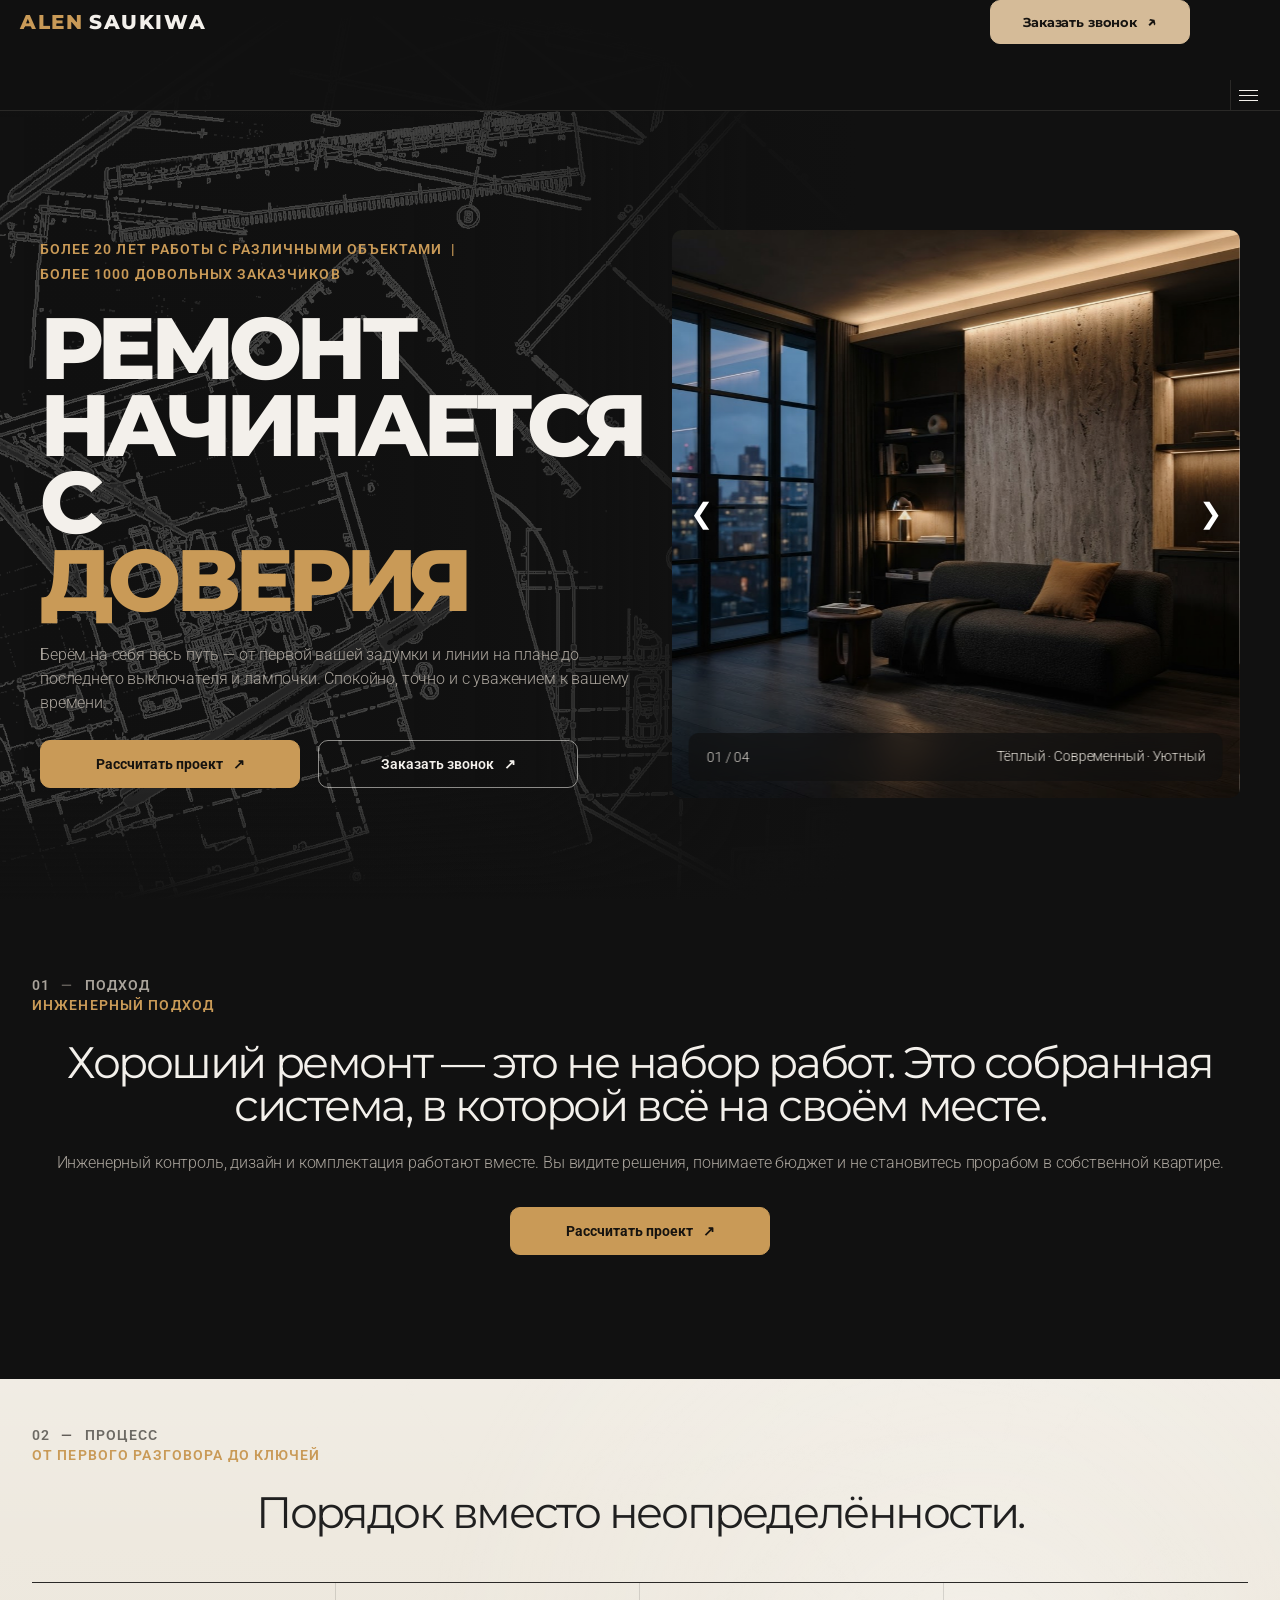
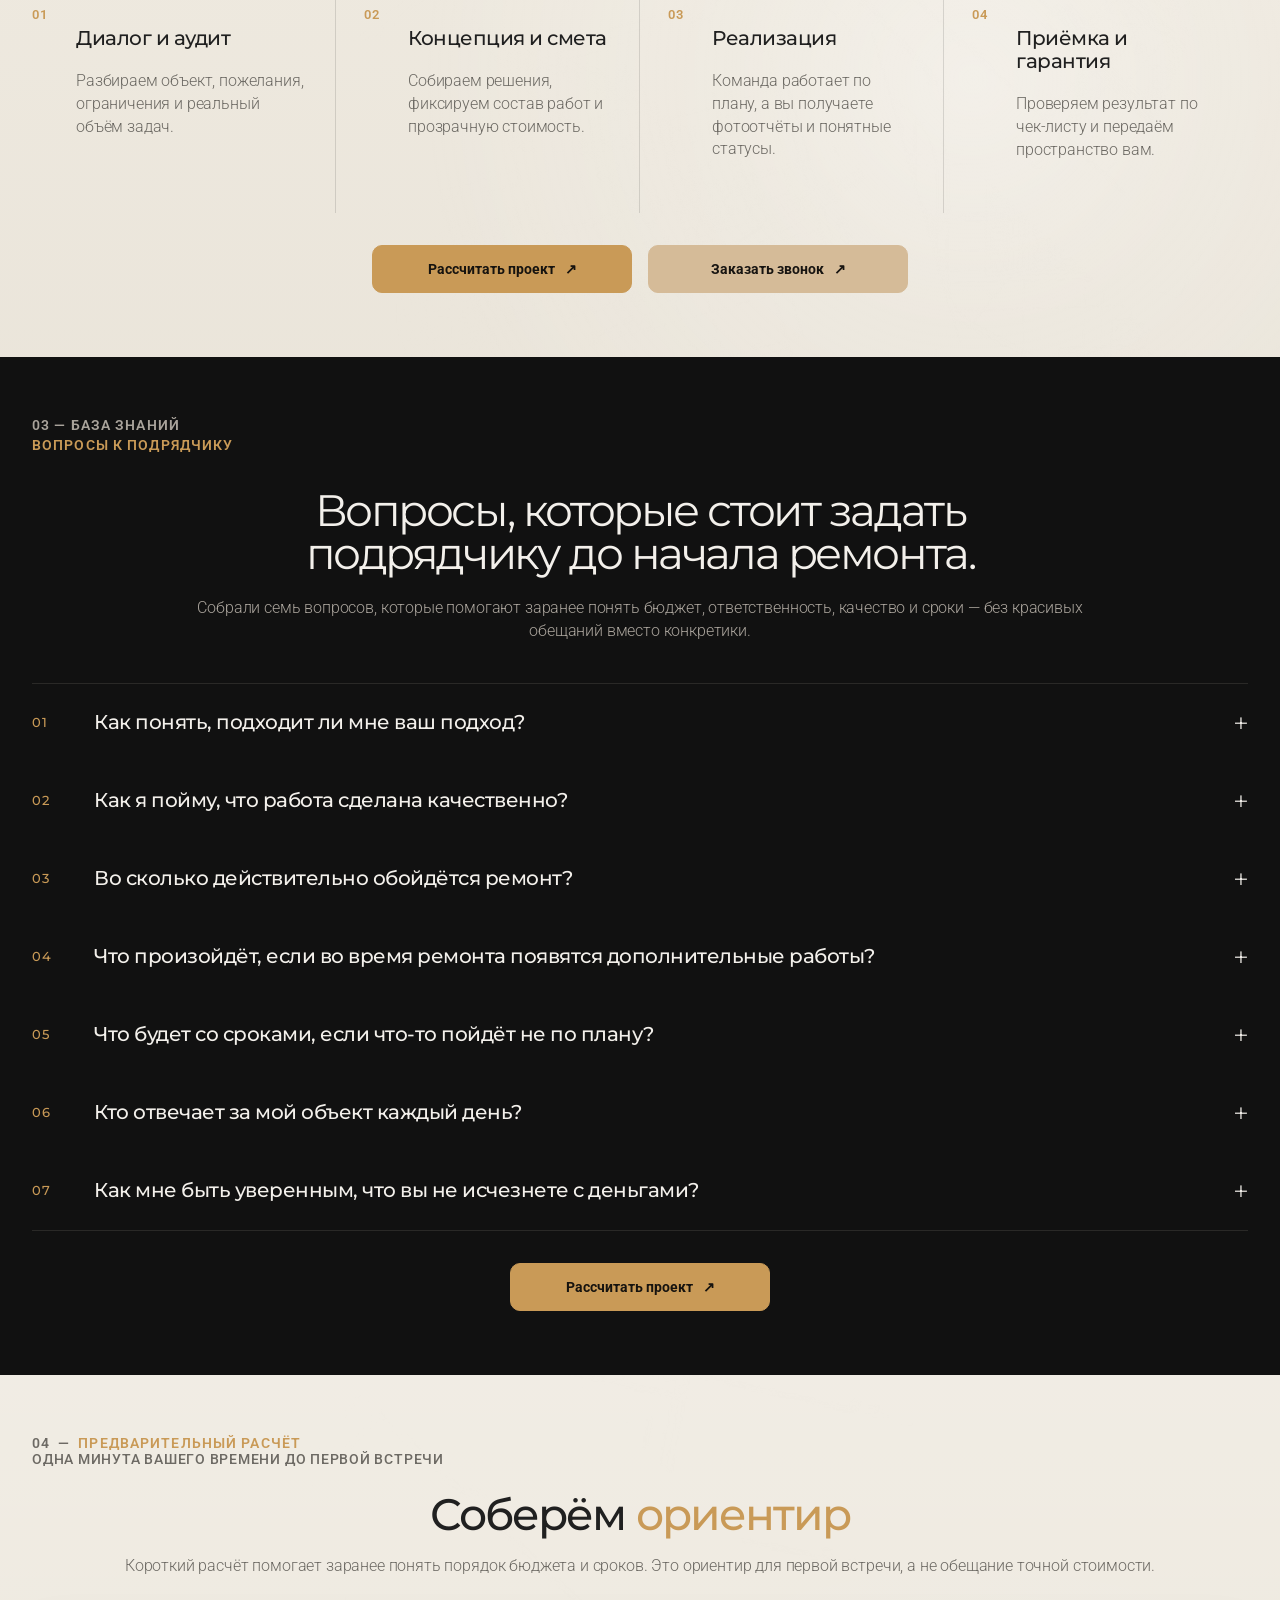
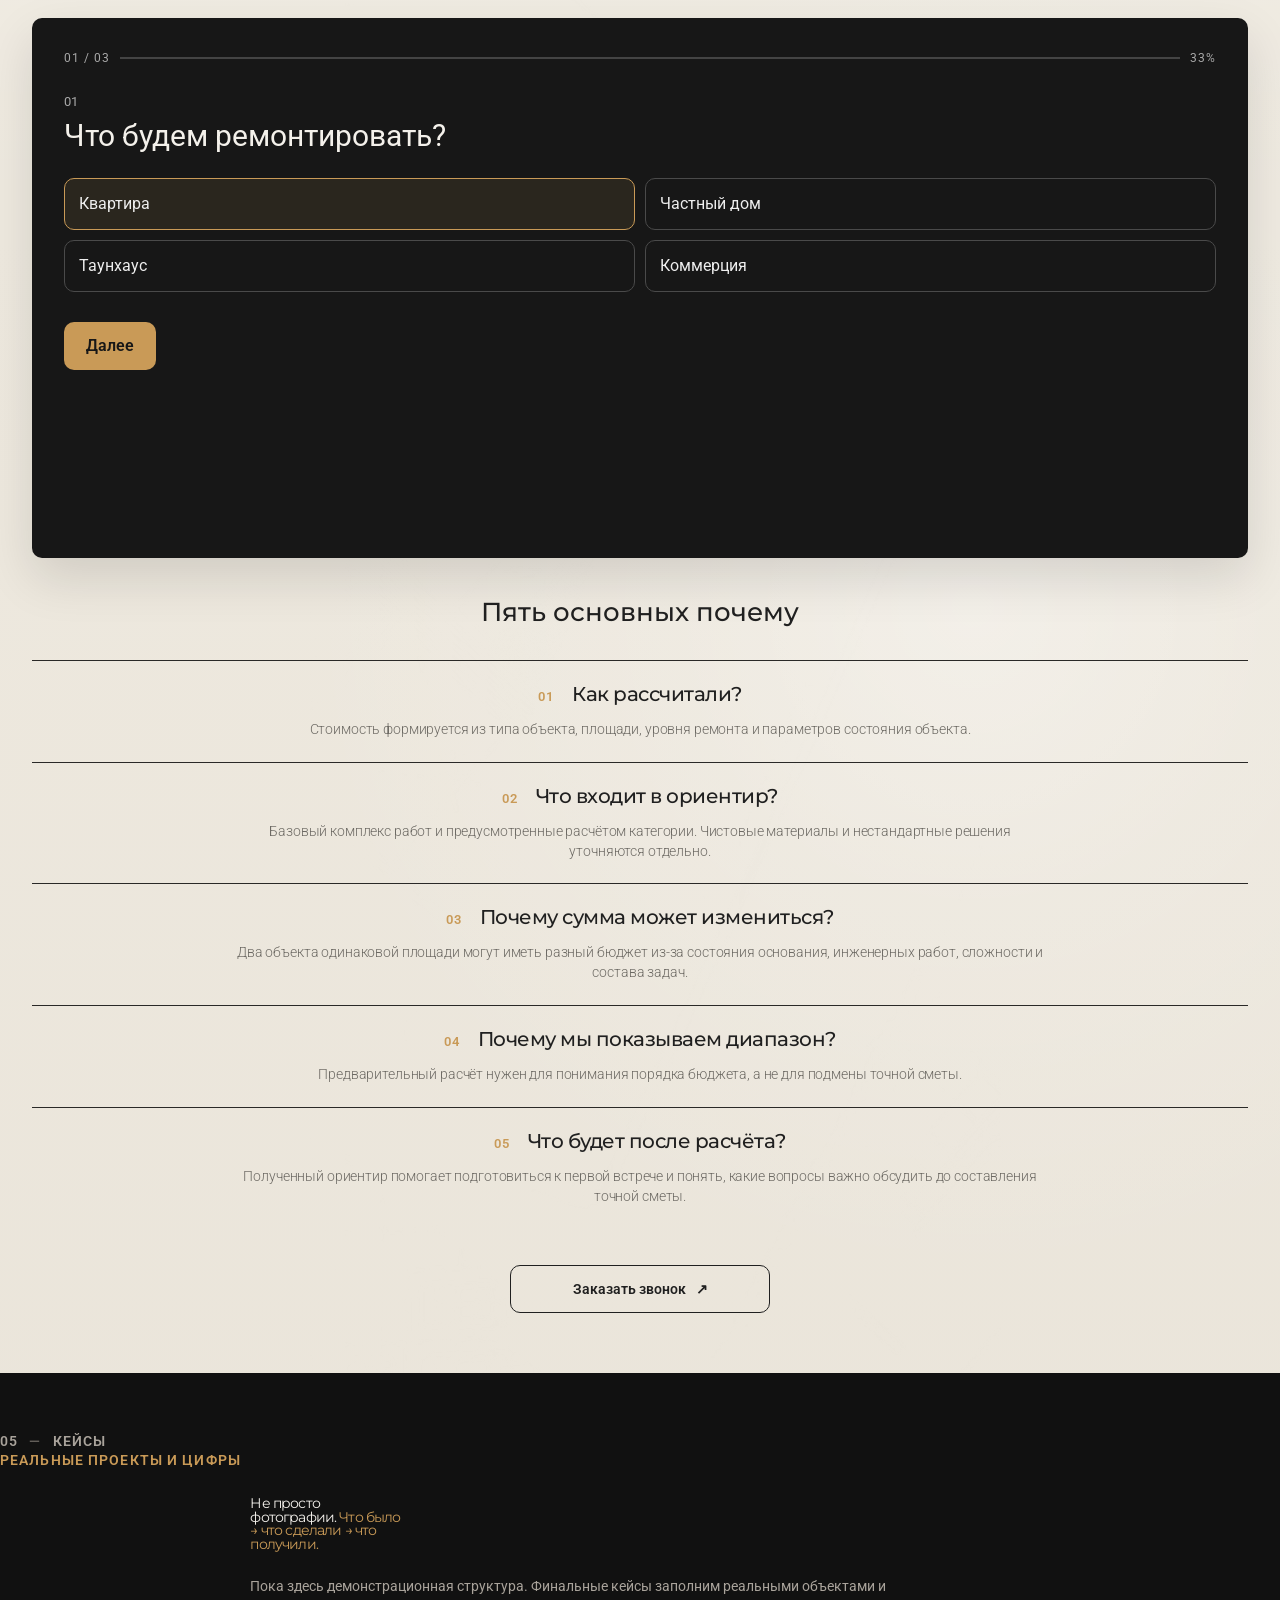
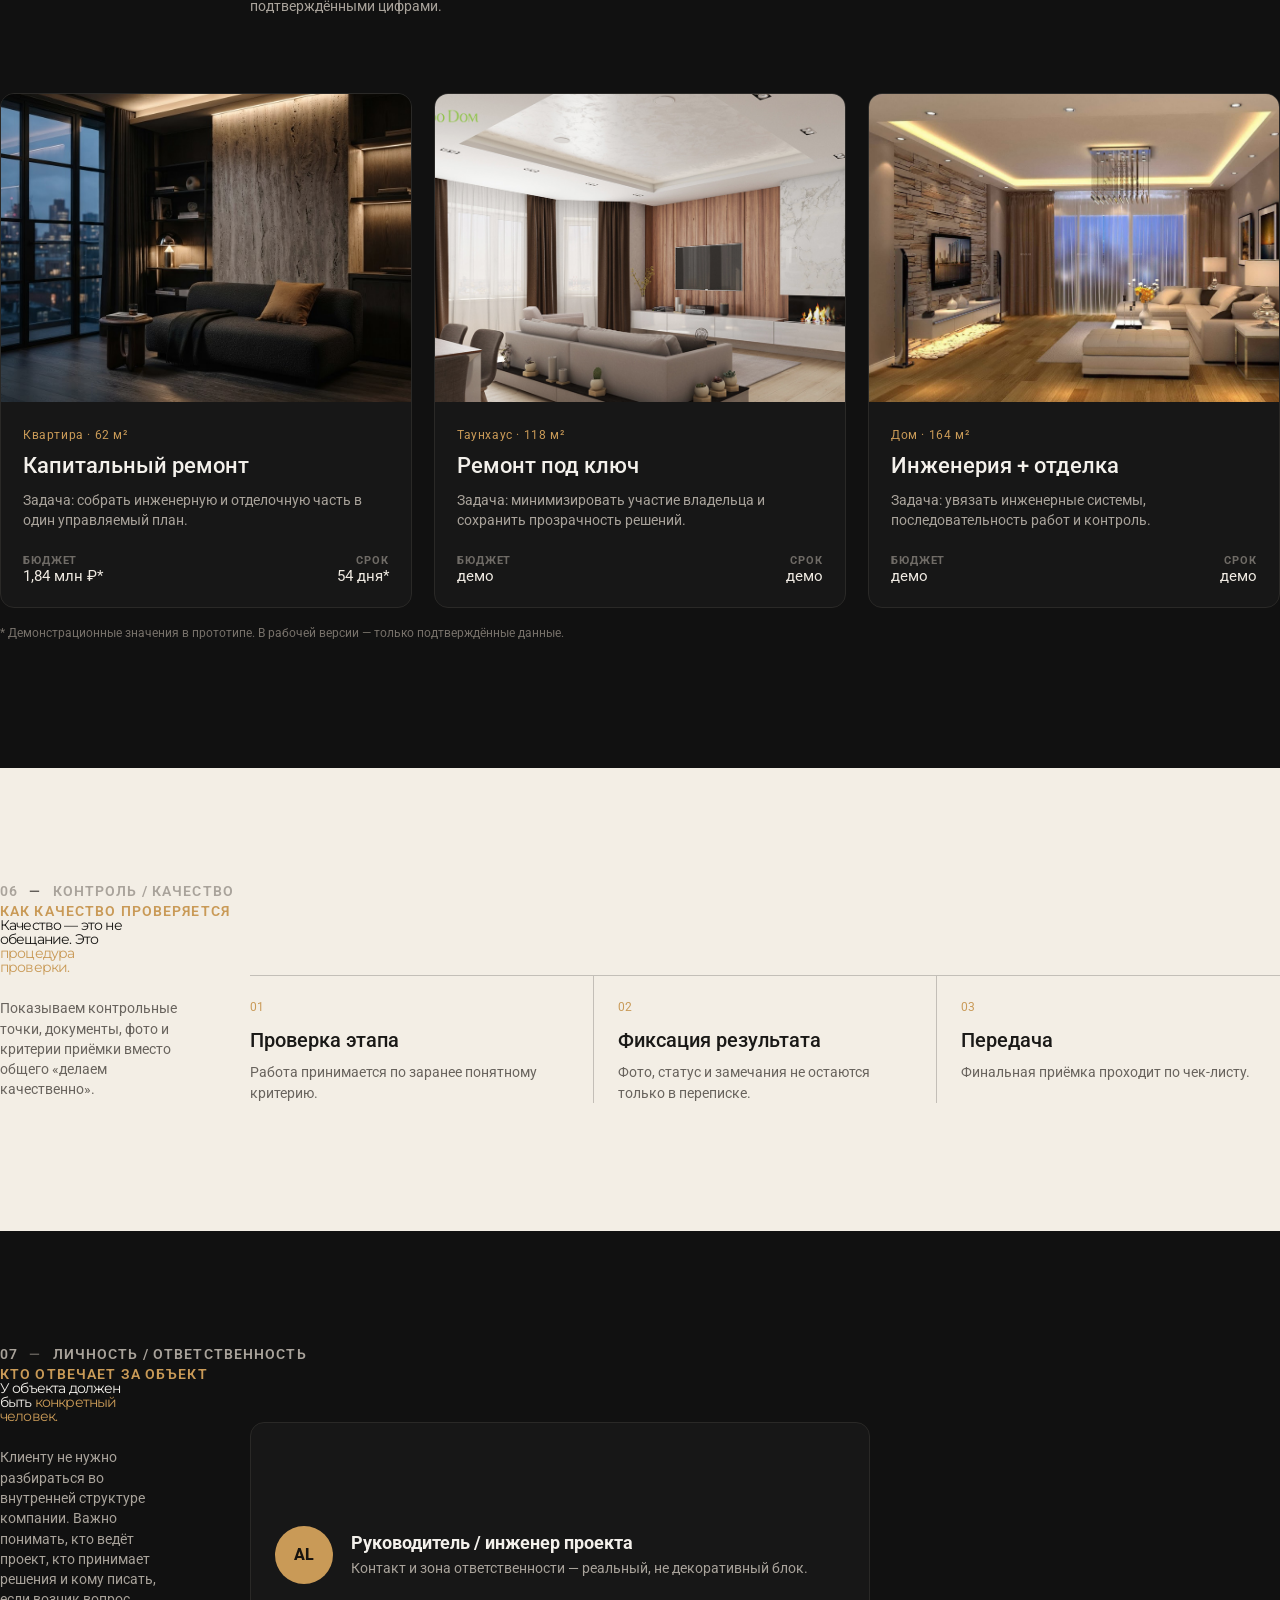
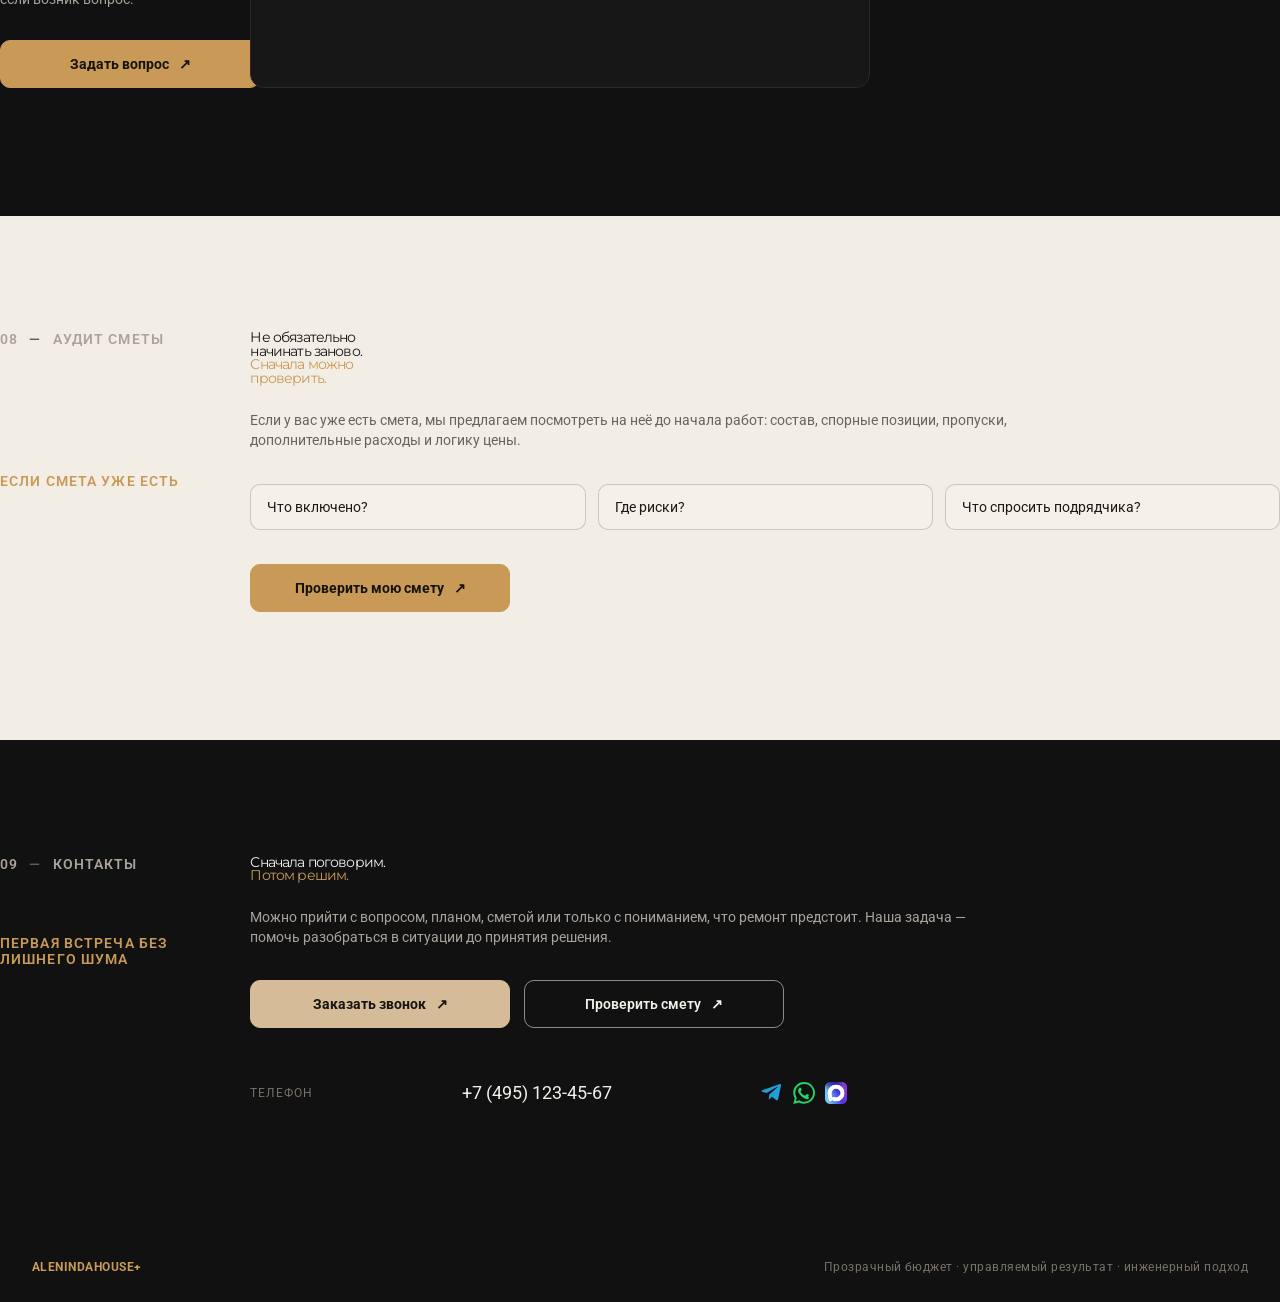
==== commit ee1e693f: "Add files via upload 3rd version" ====
--- a/index.html
+++ b/index.html
@@ -31,7 +31,7 @@
       <p class="hero-description">Берём на себя весь путь — от первой вашей задумки и линии на плане до последнего выключателя и лампочки. Спокойно, точно и с уважением к вашему времени.</p>
       <div class="hero-actions">
         <a class="cta cta-primary" href="#calculation-section">Рассчитать проект <span>↗</span></a>
-        <a class="cta cta-secondary" href="#cases-section">Смотреть проекты <span>↓</span></a>
+        <a class="cta cta-secondary cta-light-projects" href="#contacts-section">Заказать звонок <span>↗</span></a>
         <a class="cta cta-call hero-mobile-call" href="#contacts-section">Заказать звонок <span>↗</span></a>
       </div>
     </section>
@@ -108,43 +108,39 @@
           <div class="knowledge-item">
             <button class="knowledge-question" type="button" aria-expanded="false">
               <span class="knowledge-number" aria-hidden="true">01</span>
+              <span class="knowledge-question-text">Как понять, подходит ли мне ваш подход?</span>
+              <span class="knowledge-plus" aria-hidden="true">+</span>
+            </button>
+            <div class="knowledge-answer" hidden>
+              <div class="knowledge-answer-inner">Мы показываем не обещания, а конкретные условия работы: прозрачный расчёт, договор, гарантию и реальные проекты с цифрами. Вы можете сравнить нашу смету с предложениями других подрядчиков, а перед началом работ воспользоваться бесплатным замером и аудитом вашей сметы.</div>
+            </div>
+          <div class="knowledge-item">
+            <button class="knowledge-question" type="button" aria-expanded="false">
+              <span class="knowledge-number" aria-hidden="true">02</span>
+              <span class="knowledge-question-text">Как я пойму, что работа сделана качественно?</span>
+              <span class="knowledge-plus" aria-hidden="true">+</span>
+            </button>
+            <div class="knowledge-answer" hidden>
+              <div class="knowledge-answer-inner">Качество контролируется не только в конце ремонта. Мы используем контрольные точки, чек-листы и фотоотчёты, а работы принимаются поэтапно. Вы понимаете, что именно проверяется и по каким критериям принимается каждый этап.</div>
+            </div>
+          <div class="knowledge-item">
+            <button class="knowledge-question" type="button" aria-expanded="false">
+              <span class="knowledge-number" aria-hidden="true">03</span>
               <span class="knowledge-question-text">Во сколько действительно обойдётся ремонт?</span>
               <span class="knowledge-plus" aria-hidden="true">+</span>
             </button>
             <div class="knowledge-answer" hidden>
               <div class="knowledge-answer-inner">Мы показываем не одну условную цифру, а ориентировочный диапазон стоимости с расшифровкой. В расчёт включаем всё, что можем определить по объекту на этапе оценки. Если в процессе обнаруживаются скрытые работы, сначала объясняем их причину и стоимость и только после согласования приступаем к выполнению.</div>
             </div>
-          </div>
-          <div class="knowledge-item">
-            <button class="knowledge-question" type="button" aria-expanded="false">
-              <span class="knowledge-number" aria-hidden="true">02</span>
+          <div class="knowledge-item">
+            <button class="knowledge-question" type="button" aria-expanded="false">
+              <span class="knowledge-number" aria-hidden="true">04</span>
               <span class="knowledge-question-text">Что произойдёт, если во время ремонта появятся дополнительные работы?</span>
               <span class="knowledge-plus" aria-hidden="true">+</span>
             </button>
             <div class="knowledge-answer" hidden>
               <div class="knowledge-answer-inner">Никаких неожиданных работ без согласования. Если возникает необходимость что-то изменить или добавить, мы объясняем причину, рассчитываем стоимость и согласовываем её с вами до выполнения. Сначала понятно, что и зачем делаем, — потом приступаем к работе.</div>
             </div>
-          </div>
-          <div class="knowledge-item">
-            <button class="knowledge-question" type="button" aria-expanded="false">
-              <span class="knowledge-number" aria-hidden="true">03</span>
-              <span class="knowledge-question-text">Кто отвечает за мой объект каждый день?</span>
-              <span class="knowledge-plus" aria-hidden="true">+</span>
-            </button>
-            <div class="knowledge-answer" hidden>
-              <div class="knowledge-answer-inner">За объект отвечает инженер проекта — один человек, который координирует работу и остаётся вашим основным контактным лицом. Он принимает решения в рамках проекта, фиксирует вопросы и контролирует их решение. Вы всегда знаете, к кому обратиться.</div>
-            </div>
-          </div>
-          <div class="knowledge-item">
-            <button class="knowledge-question" type="button" aria-expanded="false">
-              <span class="knowledge-number" aria-hidden="true">04</span>
-              <span class="knowledge-question-text">Как я пойму, что работа сделана качественно?</span>
-              <span class="knowledge-plus" aria-hidden="true">+</span>
-            </button>
-            <div class="knowledge-answer" hidden>
-              <div class="knowledge-answer-inner">Качество контролируется не только в конце ремонта. Мы используем контрольные точки, чек-листы и фотоотчёты, а работы принимаются поэтапно. Вы понимаете, что именно проверяется и по каким критериям принимается каждый этап.</div>
-            </div>
-          </div>
           <div class="knowledge-item">
             <button class="knowledge-question" type="button" aria-expanded="false">
               <span class="knowledge-number" aria-hidden="true">05</span>
@@ -154,27 +150,24 @@
             <div class="knowledge-answer" hidden>
               <div class="knowledge-answer-inner">Сроки фиксируются в договоре, а выполнение контролируется по плану-графику и контрольным точкам. Если возникает отклонение, мы стараемся выявить его заранее и сообщаем вам об изменениях до того, как они повлияют на дальнейший ход работ.</div>
             </div>
-          </div>
           <div class="knowledge-item">
             <button class="knowledge-question" type="button" aria-expanded="false">
               <span class="knowledge-number" aria-hidden="true">06</span>
+              <span class="knowledge-question-text">Кто отвечает за мой объект каждый день?</span>
+              <span class="knowledge-plus" aria-hidden="true">+</span>
+            </button>
+            <div class="knowledge-answer" hidden>
+              <div class="knowledge-answer-inner">За объект отвечает инженер проекта — один человек, который координирует работу и остаётся вашим основным контактным лицом. Он принимает решения в рамках проекта, фиксирует вопросы и контролирует их решение. Вы всегда знаете, к кому обратиться.</div>
+            </div>
+          <div class="knowledge-item">
+            <button class="knowledge-question" type="button" aria-expanded="false">
+              <span class="knowledge-number" aria-hidden="true">07</span>
               <span class="knowledge-question-text">Как мне быть уверенным, что вы не исчезнете с деньгами?</span>
               <span class="knowledge-plus" aria-hidden="true">+</span>
             </button>
             <div class="knowledge-answer" hidden>
               <div class="knowledge-answer-inner">Мы работаем по официальному договору и без полной предоплаты: оплата производится после приёмки соответствующего этапа. У компании 11 лет опыта, более 300 реализованных объектов и реальные отзывы клиентов.</div>
             </div>
-          </div>
-          <div class="knowledge-item">
-            <button class="knowledge-question" type="button" aria-expanded="false">
-              <span class="knowledge-number" aria-hidden="true">07</span>
-              <span class="knowledge-question-text">Как понять, подходит ли мне ваш подход?</span>
-              <span class="knowledge-plus" aria-hidden="true">+</span>
-            </button>
-            <div class="knowledge-answer" hidden>
-              <div class="knowledge-answer-inner">Мы показываем не обещания, а конкретные условия работы: прозрачный расчёт, договор, гарантию и реальные проекты с цифрами. Вы можете сравнить нашу смету с предложениями других подрядчиков, а перед началом работ воспользоваться бесплатным замером и аудитом вашей сметы.</div>
-            </div>
-          </div>
       </div>
 
       <div class="knowledge-cta">
@@ -186,8 +179,8 @@
 
 <section class="s04" id="calculation-section" aria-labelledby="calculation-title">
 <div class="wrap">
-<div class="eyebrow">04 — <span>ПРЕДВАРИТЕЛЬНЫЙ РАСЧЁТ</span></div>
-<div class="eyebrow"><span>ОДНА МИНУТА ВАШЕГО ВРЕМЕНИ ДО ПЕРВОЙ ВСТРЕЧИ</span></div>
+<div class="eyebrow"><span class="eyebrow-number">04</span><span class="eyebrow-separator">—</span><span>ПРЕДВАРИТЕЛЬНЫЙ РАСЧЁТ</span></div>
+<div class="section-lead">ОДНА МИНУТА ВАШЕГО ВРЕМЕНИ ДО ПЕРВОЙ ВСТРЕЧИ</div>
 <h1 id="calculation-title">Соберём <span style="color:var(--gold)">ориентир</span></h1>
 <p class="intro">Короткий расчёт помогает заранее понять порядок бюджета и сроков. Это ориентир для первой встречи, а не обещание точной стоимости.</p>
 <div class="grid">
@@ -202,13 +195,16 @@
 </div></div>
 <aside class="trust">
 <h2>Пять основных почему</h2>
-<div class="ti"><div class="tt">Как рассчитали?</div><div class="tx">Стоимость формируется из типа объекта, площади, уровня ремонта и параметров состояния объекта.</div></div>
-<div class="ti"><div class="tt">Что входит в ориентир?</div><div class="tx">Базовый комплекс работ и предусмотренные расчётом категории. Чистовые материалы и нестандартные решения уточняются отдельно.</div></div>
-<div class="ti"><div class="tt">Почему сумма может измениться?</div><div class="tx">Два объекта одинаковой площади могут иметь разный бюджет из-за состояния основания, инженерных работ, сложности и состава задач.</div></div>
-<div class="ti"><div class="tt">Почему мы показываем диапазон?</div><div class="tx">Предварительный расчёт нужен для понимания порядка бюджета, а не для подмены точной сметы.</div></div>
-<div class="ti"><div class="tt">Что будет после расчёта?</div><div class="tx">Полученный ориентир помогает подготовиться к первой встрече и понять, какие вопросы важно обсудить до составления точной сметы.</div></div>
-</aside></div>
-<div class="audit"><strong>Уже есть смета? Проверим вашу смету БЕСПЛАТНО!</strong><p>Можно не начинать расчёт заново — проверим готовую смету и покажем, где могут быть спорные позиции.</p><button type="button">Проверить мою смету</button></div>
+<div class="ti"><div class="trust-question-line"><div class="trust-num">01</div><div class="tt">Как рассчитали?</div></div><div class="tx">Стоимость формируется из типа объекта, площади, уровня ремонта и параметров состояния объекта.</div></div>
+<div class="ti"><div class="trust-question-line"><div class="trust-num">02</div><div class="tt">Что входит в ориентир?</div></div><div class="tx">Базовый комплекс работ и предусмотренные расчётом категории. Чистовые материалы и нестандартные решения уточняются отдельно.</div></div>
+<div class="ti"><div class="trust-question-line"><div class="trust-num">03</div><div class="tt">Почему сумма может измениться?</div></div><div class="tx">Два объекта одинаковой площади могут иметь разный бюджет из-за состояния основания, инженерных работ, сложности и состава задач.</div></div>
+<div class="ti"><div class="trust-question-line"><div class="trust-num">04</div><div class="tt">Почему мы показываем диапазон?</div></div><div class="tx">Предварительный расчёт нужен для понимания порядка бюджета, а не для подмены точной сметы.</div></div>
+<div class="ti"><div class="trust-question-line"><div class="trust-num">05</div><div class="tt">Что будет после расчёта?</div></div><div class="tx">Полученный ориентир помогает подготовиться к первой встрече и понять, какие вопросы важно обсудить до составления точной сметы.</div></div>
+</aside>
+</div>
+<div class="s04-projects-cta">
+  <a class="cta cta-secondary cta-light-projects" href="#contacts-section">Заказать звонок <span>↗</span></a>
+</div>
 </section>
 
 <div class="calc04-modal" id="calc04Modal" role="dialog" aria-modal="true" aria-labelledby="calc04ModalTitle">
--- a/styles.css
+++ b/styles.css
@@ -22,14 +22,14 @@
   --screen-gap-tablet:52px;
   --screen-gap-desktop:60px;
   /* Hero typography checkpoint: one family for now; sizes are breakpoint-controlled and easy to retune. */
-  --hero-kicker-size:clamp(10px,.68vw,13px);
-  --hero-title-size:clamp(58px,6.1vw,112px);
-  --hero-body-size:clamp(14px,1.08vw,19px);
+  --hero-kicker-size:14px;
+  --hero-title-size:87px;
+  --hero-body-size:16px;
   /* Desktop Hero final typography swap: kicker uses former body size; body uses former kicker size. */
-  --hero-kicker-size-desktop:clamp(12px,0.96vw,17px);
-  --hero-body-size-desktop:clamp(14px,1.12vw,17px);
+  --hero-kicker-size-desktop:14px;
+  --hero-body-size-desktop:16px;
   --hero-kicker-size-mobile:9px;
-  --hero-title-size-mobile:clamp(43px,13.8vw,66px);
+  --hero-title-size-mobile:56px;
   --hero-body-size-mobile:13px;
   --type-section-number-family: var(--font-body);
   --type-section-title-family: var(--font-body);
@@ -52,9 +52,12 @@
   --section-header-line-height:1.18;
   --section-header-number-color:var(--muted);
   --section-header-title-color:var(--gold);
-  --section-main-title-size-tablet:38px;
   --secondary-text-size-tablet:14px;
-  --process-info-text-size:clamp(14px,1vw,17px);
+  --process-info-text-size:16px;
+  --light-panel-bg:#eee9df;
+  --light-panel-ink:#202020;
+  --light-panel-muted:#6d6a64;
+  --light-panel-line:rgba(32,32,32,.14);
 }
 
 *{box-sizing:border-box}
@@ -345,7 +348,7 @@
 h1{
   margin:0;
   max-width:9.8ch;
-  font-size:var(--hero-title-size-mobile,clamp(43px,13.8vw,66px));
+  font-size:56px;
   line-height:.89;
   letter-spacing:-.065em;
   font-weight:800;
@@ -431,30 +434,35 @@
   right:3%;
   bottom:3%;
   min-height:40px;
-  padding:0 12px;
+  padding:10px 16px;
   display:flex;
   align-items:center;
-  justify-content:center;
-  gap:10px;
+  justify-content:space-between;
+  gap:16px;
   border-radius:var(--ui-radius);
   background:rgba(17,17,17,.68);
   backdrop-filter:blur(10px);
   color:#e8e3db;
-  font-size:8px;
-  line-height:1.2;
-  font-weight:500;
-  letter-spacing:.02em;
-}
-.slide-overlay span{position:relative}
+  font-family:var(--font-body);
+  font-size:14px;
+  line-height:1.35;
+  font-weight:300;
+  letter-spacing:-.01em;
+}
+.slide-overlay span{position:relative;min-width:0}
 .slide-overlay .slide-counter{
-  position:absolute;
-  left:14px;
-  top:50%;
-  transform:translateY(-50%);
+  position:static;
+  flex:0 0 auto;
+  transform:none;
   font-variant-numeric:tabular-nums;
   color:rgba(232,227,219,.9);
-}
-.slide-overlay span:last-child{text-align:center}
+  white-space:nowrap;
+}
+.slide-overlay span:last-child{
+  margin-left:auto;
+  text-align:right;
+  white-space:normal;
+}
 
 .carousel-btn{
   position:absolute;
@@ -473,7 +481,7 @@
   transform:translateY(-50%);
   cursor:pointer;
   font-family:var(--font-body);
-  font-size:clamp(24px,2.1vw,34px);
+  font-size:14px;
   font-weight:400;
   line-height:1;
   text-shadow:0 2px 10px rgba(0,0,0,.35);
@@ -566,7 +574,7 @@
   max-width:15.5ch;
   margin:0 auto;
   color:var(--text);
-  font-size:clamp(35px,10.8vw,52px);
+  font-size:14px;
   line-height:1;
   letter-spacing:-.055em;
   font-weight:400;
@@ -614,7 +622,7 @@
   margin:20px auto 0;
   max-width:14ch;
   color:var(--text);
-  font-size:clamp(40px,11.2vw,55px);
+  font-size:14px;
   line-height:1;
   letter-spacing:-.06em;
   font-weight:400;
@@ -687,8 +695,7 @@
   .hero-description{font-size:12px}
   .hero-actions{gap:8px}
   .cta{font-size:13px;padding-inline:16px}
-  .slide-overlay{font-size:7.5px}
-  .slide-overlay .slide-counter{left:12px}
+  .slide-overlay{min-height:40px;padding:8px 12px;font-size:11px;gap:10px}
   .carousel-btn{font-size:21px}
 }
 
@@ -700,7 +707,6 @@
 }
 
 @media (min-width:761px){
-  :root{--cta-height:48px;--cta-width:260px}
   .cta{height:48px;min-height:48px;width:260px;min-width:260px}
   html{scroll-padding-top:calc(82px + 16px)}
   .site-header{min-height:82px}
@@ -711,12 +717,12 @@
     grid-template-areas:"brand contact menu";
     gap:18px;
   }
-  .brand{font-size:clamp(18px,1.45vw,25px);letter-spacing:.08em}
+  .brand{font-size:14px;letter-spacing:.08em}
   .menu-toggle{display:block}
   .main-nav{display:none}
   .main-nav.open{display:flex}
   .header-contact{justify-self:end}
-  .phone{font-size:clamp(11px,.82vw,15px)}
+  .phone{font-size:15px}
   .messengers{gap:9px}
   .messenger{width:22px;height:22px}
   .messenger svg{width:20px;height:20px}
@@ -733,33 +739,31 @@
     align-items:center;
   }
   .hero-copy{min-height:0}
-  .approach{font-size:clamp(13px,1.05vw,16px);margin-bottom:20px;font-weight:600}
+  .approach{font-size:14px;margin-bottom:20px;font-weight:600}
   .approach strong{font-weight:600}
-  h1{font-size:clamp(52px,6vw,78px);max-width:10.5ch}
-  .hero-description{font-size:clamp(10px,.72vw,13px);margin-top:20px;font-weight:400}
+  h1{font-size:14px;max-width:10.5ch}
+  .hero-description{font-size:14px;margin-top:20px;font-weight:400}
   .hero-actions{flex-direction:row;align-items:center;gap:16px;margin-top:22px}
   .hero-actions .cta{width:260px;min-width:260px}
   .hero-media{width:min(100%,600px);justify-self:end;align-self:center}
   .carousel{width:100%;max-width:600px}
-  .slide-overlay{min-height:48px;padding-inline:18px;font-size:10px}
-  .slide-overlay .slide-counter{left:18px}
+  .slide-overlay{min-height:48px;padding:10px 18px;font-size:14px;gap:14px}
   .carousel-dots{margin-top:9px}
 
   .approach-section{margin-bottom:var(--screen-gap-tablet);min-height:0}
   .approach-section-shell{width:min(1200px,calc(100% - 40px));min-height:500px;gap:18px}
-  .section-index{font-size:clamp(11px,.78vw,14px);letter-spacing:.16em}
+  .section-index{font-size:14px;letter-spacing:.16em}
   .section-heading{align-items:flex-start;text-align:left}
-  .approach-kicker,.process-kicker{font-size:clamp(10px,.7vw,13px);letter-spacing:.18em;text-align:left}
+  .approach-kicker,.process-kicker{font-size:14px;letter-spacing:.18em;text-align:left}
   .approach-copy h2 .heading-desktop{display:block}
   .approach-copy h2 .heading-mobile{display:none}
-  .approach-copy h2{max-width:1000px;font-size:clamp(42px,4.5vw,64px)}
+  .approach-copy h2{max-width:1000px;font-size:44px}
   .approach-info{max-width:900px;margin-top:20px}
-  .approach-copy p{font-size:clamp(15px,1.18vw,19px)}
-  .approach-cta{width:var(--cta-width);min-width:var(--cta-width);margin-top:26px}
+  .approach-copy p{font-size:14px;min-width:var(--cta-width);margin-top:26px}
 
   .process-section{margin-bottom:var(--screen-gap-tablet)}
   .process-shell{width:min(1200px,calc(100% - 40px))}
-  .process-head h2{font-size:clamp(44px,5.4vw,68px);margin-top:22px}
+  .process-head h2{font-size:14px;margin-top:22px}
   .process-list{margin-top:52px;grid-template-columns:repeat(4,minmax(0,1fr))}
   .process-item{
     min-height:230px;
@@ -771,8 +775,7 @@
   }
   .process-item+.process-item{padding-left:18px}
   .process-item:last-child{border-right:0}
-  .process-item h3{font-size:clamp(20px,1.45vw,27px)}
-  .process-item p{font-size:clamp(14px,1vw,17px);margin-top:20px}
+  .process-item h3{font-size:14px;margin-top:20px}
   .process-cta-wrap{margin-top:38px}
   .process-cta-wrap .cta{width:260px;min-width:260px}
 }
@@ -837,7 +840,7 @@
   .main-nav a{
     width:auto;
     padding:0;
-    font-size:clamp(12px,.82vw,15px);
+    font-size:14px;
     text-align:left;
   }
 }
@@ -876,8 +879,7 @@
   .hero-actions{gap:18px;margin-top:26px}
   .hero-media{width:min(100%,600px);max-width:600px;justify-self:end}
   .carousel{width:100%;max-width:600px}
-  .slide-overlay{left:3%;right:3%;bottom:3%;min-height:48px;padding-inline:20px;font-size:11px;font-family:var(--font-body);font-weight:500}
-  .slide-overlay .slide-counter{left:20px}
+  .slide-overlay{min-height:48px;padding:10px 20px;font-size:14px;gap:16px}
   .carousel-dots{margin-top:10px}
 
   .approach-section{
@@ -889,12 +891,12 @@
     min-height:440px;
   }
   
-  .approach-copy p{font-size:clamp(15px,1.18vw,19px)}
+  .approach-copy p{font-size:16px}
   .approach-cta{margin-top:28px}
 
   .process-section{margin-bottom:var(--screen-gap-desktop)}
   .process-shell{width:min(1400px,calc(100% - 64px))}
-  .process-head h2{font-size:clamp(48px,4.8vw,80px)}
+  .process-head h2{font-size:44px}
   .process-list{margin-top:56px}
   .process-item{min-height:230px;padding-right:28px}
   .process-item+.process-item{padding-left:28px}
@@ -942,12 +944,11 @@
    New component. Does not redefine screens 01–03 components.
    ========================================================= */
 .s04{
-  --s04-gold:#c9a45c;
   --s04-dark:#171717;
-  --s04-cream:#eee9df;
-  --s04-ink:#202020;
-  --s04-muted:#6d6a64;
-  --s04-line:rgba(32,32,32,.14);
+  --s04-cream:var(--light-panel-bg);
+  --s04-ink:var(--light-panel-ink);
+  --s04-muted:var(--light-panel-muted);
+  --s04-line:var(--light-panel-line);
   --s04-radius:10px;
   --s04-control-h:48px;
   position:relative;
@@ -960,11 +961,11 @@
   color:var(--s04-ink);
 }
 .s04 .wrap{position:relative;z-index:1;width:min(1280px,calc(100% - 64px));margin:0 auto}
-.s04 .eyebrow{font-size:14px;line-height:1.2;letter-spacing:.08em;text-transform:uppercase;margin-bottom:10px}
-.s04 .eyebrow span{color:var(--s04-gold)}
-.s04 h1{max-width:none;margin:0 0 14px;font-size:clamp(44px,5vw,64px);line-height:.98;letter-spacing:-.03em;font-weight:500;white-space:normal}
-.s04 h1 span{color:var(--s04-gold)}
-.s04 .intro{max-width:650px;margin:0 0 42px;color:var(--s04-muted);font-size:17px;line-height:1.55}
+.s04 .eyebrow{font-size:var(--s04-eyebrow,14px);line-height:1.2;letter-spacing:.08em;text-transform:uppercase;margin-bottom:10px}
+.s04 .eyebrow span{color:var(--gold)}
+.s04 h1{max-width:none;margin:0 0 14px;font-size:var(--s04-title,14px);line-height:.98;letter-spacing:-.03em;font-weight:500;white-space:normal}
+.s04 h1 span{color:var(--gold)}
+.s04 .intro{max-width:650px;margin:0 0 42px;color:var(--s04-muted);font-size:var(--s04-intro,17px);line-height:1.55}
 .s04 .grid{display:grid;grid-template-columns:minmax(0,1.05fr) minmax(330px,.75fr);gap:clamp(34px,4vw,64px);align-items:center}
 .s04 .calc{min-height:540px;padding:32px;border-radius:var(--s04-radius);background:var(--s04-dark);color:#f4f1eb;box-shadow:0 20px 50px rgba(0,0,0,.12)}
 .s04 .progress{display:flex;align-items:center;justify-content:space-between;margin-bottom:28px;color:#aaa;font-size:12px;letter-spacing:.08em}
@@ -973,31 +974,27 @@
 .s04 .q{margin-bottom:26px;font-size:30px;line-height:1.1}
 .s04 .opts{display:grid;grid-template-columns:1fr 1fr;gap:10px}
 .s04 .opt{min-height:52px;padding:12px 14px;border:1px solid #4a4a4a;border-radius:10px;background:transparent;color:#eee;text-align:left;cursor:pointer}
-.s04 .opt.active,.s04 .opt:hover{border-color:var(--s04-gold);background:rgba(201,164,92,.1)}
+.s04 .opt.active,.s04 .opt:hover{border-color:var(--gold);background:rgba(201,164,92,.1)}
 .s04 .controls{display:flex;gap:10px;margin-top:30px}
 .s04 .next,.s04 .back{height:var(--s04-control-h);padding:0 22px;border-radius:10px;cursor:pointer}
-.s04 .next{border:0;background:var(--s04-gold);color:#171717;font-weight:600}
+.s04 .next{border:0;background:var(--gold);color:#171717;font-weight:600}
 .s04 .back{border:1px solid #555;background:transparent;color:#eee}
 .s04 .slider{padding:10px 0}
 .s04 .value{margin:5px 0 18px;font-size:42px}
-.s04 input[type=range]{width:100%;accent-color:var(--s04-gold)}
+.s04 input[type=range]{width:100%;accent-color:var(--gold)}
 .s04 .ranges{display:flex;justify-content:space-between;color:#999;font-size:12px}
 .s04 .trust h2{margin:0 0 22px;font-size:26px;line-height:1.15;font-weight:500}
 .s04 .ti{padding:17px 0;border-top:1px solid var(--s04-line)}
 .s04 .ti:last-of-type{border-bottom:1px solid var(--s04-line)}
-.s04 .tt{margin-bottom:6px;font-size:16px}
-.s04 .tx{color:var(--s04-muted);font-size:14px;line-height:1.5}
-.s04 .audit{width:100%;margin-top:30px;padding:22px;border:1px solid rgba(198,155,67,.65);border-radius:var(--s04-radius);background:linear-gradient(135deg,rgba(198,155,67,.20),rgba(198,155,67,.08));box-shadow:0 8px 30px rgba(0,0,0,.08)}
-.s04 .audit strong{display:block;margin-bottom:7px;color:var(--s04-ink);font-size:18px}
-.s04 .audit p{margin:0 0 14px;color:var(--s04-muted);font-size:14px;line-height:1.5}
-.s04 .audit button{height:44px;padding:0 18px;border:1px solid var(--s04-gold);border-radius:10px;background:var(--s04-gold);color:#fff;font-weight:600;cursor:pointer}
+.s04 .tt{margin-bottom:6px;font-size:var(--s04-question,16px)}
+.s04 .tx{color:var(--s04-muted);font-size:var(--s04-answer,14px);line-height:1.5}
 .s04 .result{display:none;margin-top:24px;padding-top:22px;border-top:1px solid #444}
 .s04 .result.show{display:block}
 .s04 .rk{color:#aaa;font-size:12px;letter-spacing:.08em;text-transform:uppercase}
 .s04 .price{margin:8px 0 10px;font-size:48px;line-height:1}
 .s04 .meta{color:#bbb;font-size:14px}
 .s04 .note{margin:18px 0;color:#aaa;font-size:13px;line-height:1.45}
-.s04 .included-link{margin:0 0 12px;padding:0;border:0;background:none;color:var(--s04-gold);font:inherit;font-size:13px;text-align:left;cursor:pointer}
+.s04 .included-link{margin:0 0 12px;padding:0;border:0;background:none;color:var(--gold);font:inherit;font-size:13px;text-align:left;cursor:pointer}
 .s04 .included{margin:0 0 18px;padding:14px;border:1px solid #444;border-radius:10px;color:#bbb;font-size:13px;line-height:1.5}
 .s04 .included strong{color:#eee}.s04 .included ul{margin:8px 0;padding-left:18px}.s04 .included p{margin:10px 0 0}
 .s04 .result-actions{display:grid;grid-template-columns:1fr 1fr;gap:10px}
@@ -1069,7 +1066,7 @@
 .calc04-modal-card{position:relative;width:min(520px,100%);padding:34px;border-radius:14px;background:var(--s04-cream);color:var(--s04-ink);box-shadow:0 30px 80px rgba(0,0,0,.28)}
 .calc04-modal-card h3{margin:0 0 10px;font-size:28px;font-weight:500}.calc04-modal-card p{margin:0 0 22px;color:var(--s04-muted);line-height:1.5}
 .calc04-modal-close{position:absolute;top:10px;right:12px;width:38px;height:38px;border:0;background:transparent;color:var(--s04-ink);font-size:30px;line-height:1;cursor:pointer}
-.calc04-modal-card #calc04ModalClose2{height:48px;padding:0 22px;border:0;border-radius:10px;background:var(--s04-gold);color:#171717;font-weight:600;cursor:pointer}
+.calc04-modal-card #calc04ModalClose2{height:48px;padding:0 22px;border:0;border-radius:10px;background:var(--gold);color:#171717;font-weight:600;cursor:pointer}
 
 @media (max-width:1100px){
   .s04 .wrap{width:min(1200px,calc(100% - 40px))}
@@ -1085,13 +1082,12 @@
   .s04 .calc{padding:22px;min-height:0}
   .s04 .q{font-size:25px}.s04 .opts{grid-template-columns:1fr}
   .s04 .controls{flex-direction:column}.s04 .controls button{width:100%}
-  .s04 .price{font-size:40px}.s04 .trust h2{font-size:23px}
+  .s04 .price{font-size:40px}
   .s04 .result-actions{grid-template-columns:1fr}
   .s04 .calc-summary>div{display:block}.s04 .calc-summary strong{display:block;margin-top:3px;text-align:left}
 }
 @media (max-width:560px){
   .s04{padding:36px 0 60px}
-  .s04 h1{font-size:39px}.s04 .intro{font-size:15px}
 }
 
 
@@ -1105,14 +1101,14 @@
 .knowledge-section{padding:clamp(76px,9vw,132px) 0 clamp(84px,10vw,140px);}
 .knowledge-heading{grid-column:1;}
 .knowledge-main{grid-column:2;}
-.knowledge-intro h2,.generic-head h2,.quality-layout h2,.responsibility-layout h2,.audit-layout h2,.contacts-main h2{margin:0;font-size:clamp(44px,4.8vw,78px);line-height:.98;letter-spacing:-.06em;font-weight:400;max-width:17ch;}
-.knowledge-intro p,.generic-head p,.quality-layout p,.responsibility-layout p,.audit-layout p,.contacts-main p{margin:24px 0 0;max-width:760px;font-size:clamp(16px,1.25vw,20px);line-height:1.45;color:#68635d;}
+.knowledge-intro h2,.generic-head h2,.quality-layout h2,.responsibility-layout h2,.audit-layout h2,.contacts-main h2{margin:0;font-size:14px;line-height:.98;letter-spacing:-.06em;font-weight:400;max-width:17ch;}
+.knowledge-intro p,.generic-head p,.quality-layout p,.responsibility-layout p,.audit-layout p,.contacts-main p{margin:24px 0 0;max-width:760px;font-size:14px;line-height:1.45;color:#68635d;}
 .knowledge-section .knowledge-intro p{color:#a9a39b;}
 .knowledge-section .knowledge-list{border-color:var(--line);}
 .knowledge-list{margin-top:clamp(48px,6vw,76px);border-top:1px solid rgba(26,25,23,.22);}
 .generic-shell{padding:clamp(78px,9vw,132px) 0 clamp(88px,10vw,144px);}
 .generic-shell>.section-heading{display:grid;grid-template-columns:180px 1fr;column-gap:clamp(42px,5.5vw,88px);align-items:start;}
-.generic-kicker{color:var(--gold);font-size:clamp(10px,.7vw,13px);letter-spacing:.17em;font-weight:600;text-transform:uppercase;}
+.generic-kicker{color:var(--gold);font-size:14px;letter-spacing:.17em;font-weight:600;text-transform:uppercase;}
 .generic-kicker.gold{color:var(--gold);}
 .generic-head{margin-left:calc(180px + clamp(42px,5.5vw,88px));margin-top:28px;}
 .generic-head p{color:#a9a39b;}
@@ -1140,7 +1136,7 @@
   .knowledge-shell,.generic-shell,.generic-shell>.section-heading,.quality-layout,.responsibility-layout,.audit-layout,.contacts-layout{display:block;width:calc(100% - 28px);}
   .knowledge-heading,.generic-shell>.section-heading{margin-bottom:34px;}
   .knowledge-main,.quality-layout>div:last-child,.responsibility-layout>div:last-child,.audit-layout>div:last-child,.contacts-main{display:block;}
-  .knowledge-intro h2,.generic-head h2,.quality-layout h2,.responsibility-layout h2,.audit-layout h2,.contacts-main h2{font-size:clamp(38px,11.5vw,54px);max-width:none;}
+  .knowledge-intro h2,.generic-head h2,.quality-layout h2,.responsibility-layout h2,.audit-layout h2,.contacts-main h2{font-size:14px;max-width:none;}
   .knowledge-intro p,.generic-head p,.quality-layout p,.responsibility-layout p,.audit-layout p,.contacts-main p{font-size:14px;line-height:1.45;}
   .generic-shell{padding:68px 0 80px;}
   .generic-head{margin:0;}
@@ -1158,18 +1154,6 @@
 }
 
 
-/* =========================================================
-   CHECKPOINT: HERO FINAL — Montserrat + Roboto
-   Typography and carousel navigation only.
-   ========================================================= */
-:root{
-  --hero-title-size:clamp(58px,6.1vw,112px);
-  --hero-title-size-mobile:clamp(43px,13.8vw,66px);
-  --hero-kicker-size:clamp(10px,.68vw,13px);
-  --hero-body-size:clamp(14px,1.08vw,19px);
-  --hero-kicker-size-desktop:clamp(12px,0.96vw,17px);
-  --hero-body-size-desktop:clamp(14px,1.12vw,17px);
-}
 .hero .approach{
   font-family:var(--font-body);
   font-size:var(--hero-kicker-size);
@@ -1195,7 +1179,7 @@
 }
 .hero .slide-overlay{
   font-family:var(--font-body);
-  font-size:clamp(10px,.72vw,13px);
+  font-size:14px;
   font-weight:500;
   letter-spacing:.02em;
 }
@@ -1221,7 +1205,7 @@
   -webkit-backdrop-filter:none;
   color:#fff;
   font-family:var(--font-body);
-  font-size:clamp(24px,2.1vw,34px);
+  font-size:14px;
   font-weight:400;
   line-height:1;
   text-shadow:0 2px 10px rgba(0,0,0,.35);
@@ -1248,9 +1232,9 @@
   }
 }
 @media(min-width:761px) and (max-width:1100px){
-  .hero .approach{font-size:clamp(13px,1.05vw,16px);font-weight:600}
+  .hero .approach{font-size:14px;font-weight:600}
   .hero .approach strong{font-weight:600}
-  .hero .hero-description{font-size:clamp(10px,.72vw,13px);font-weight:400}
+  .hero .hero-description{font-size:14px;font-weight:400}
   .hero .carousel-btn{font-size:28px}
 }
 @media(max-width:760px){
@@ -1263,7 +1247,7 @@
 }
 @media(max-width:420px){
   .hero .approach{font-size:8px}
-  .hero h1{font-size:clamp(39px,13.2vw,56px)}
+  .hero h1{font-size:56px}
   .hero .hero-description{font-size:12px}
   .hero .carousel-btn{font-size:21px}
 }
@@ -1350,7 +1334,7 @@
   margin:0;
   color:var(--text);
   font-family:var(--font-main);
-  font-size:clamp(38px,3.02vw,58px);
+  font-size:14px;
   line-height:.98;
   letter-spacing:-.055em;
   font-weight:400;
@@ -1377,7 +1361,7 @@
   margin:0 auto;
   color:var(--muted);
   font-family:var(--font-body);
-  font-size:clamp(13px,0.8vw,15px);
+  font-size:14px;
   line-height:1.42;
   font-weight:500;
   letter-spacing:-.01em;
@@ -1403,7 +1387,7 @@
   }
 
   .approach-copy h2{
-    font-size:clamp(34px,5.2vw,52px);
+    font-size:14px;
   }
 }
 
@@ -1425,13 +1409,13 @@
   }
 
   .approach-copy h2{
-    font-size:clamp(34px,9.2vw,48px);
+    font-size:14px;
     line-height:.99;
     letter-spacing:-.05em;
   }
 
   .approach-copy p{
-    font-size:clamp(13px,3.6vw,15px);
+    font-size:14px;
     line-height:1.45;
   }
 
@@ -1449,7 +1433,7 @@
   }
 
   .approach-copy h2{
-    font-size:clamp(31px,9.6vw,40px);
+    font-size:14px;
   }
 }
 
@@ -1457,7 +1441,7 @@
 .approach-section .section-index,
 .approach-section .approach-kicker{
   font-family: "Roboto", Arial, sans-serif;
-  font-size: 13.824px;
+  font-size: 14px;
   font-weight: 600;
   line-height: 1.35;
 }
@@ -1486,7 +1470,7 @@
   .approach-section .section-index,
   .approach-section .approach-kicker{
     font-family:var(--font-body);
-    font-size:clamp(13px,1.05vw,16px);
+    font-size:14px;
     font-weight:600;
     line-height:1.35;
     letter-spacing:.075em;
@@ -1651,7 +1635,7 @@
   }
 
   .approach-copy p{
-    font-size:clamp(10px,.72vw,13px);
+    font-size:14px;
     font-weight:400;
     line-height:1.42;
   }
@@ -1801,7 +1785,7 @@
    The text remains one continuous node and wraps naturally. */
 @media (max-width:760px){
   .approach-copy h2{
-    font-size:calc(var(--hero-title-size-mobile) / 2);
+    font-size:14px;
     max-width:100%;
     line-height:1;
   }
@@ -1828,7 +1812,7 @@
    do not introduce a second arbitrary font size. */
 @media (max-width:420px){
   .approach-copy h2{
-    font-size:calc(var(--hero-title-size-mobile) / 2);
+    font-size:14px;
   }
 }
 
@@ -2008,7 +1992,7 @@
     align-items:center;
   }
   .hero h1{
-    font-size:clamp(52px,6vw,78px);
+    font-size:14px;
     max-width:10.5ch;
   }
   .hero-media{
@@ -2038,7 +2022,7 @@
   .hero h1{
     width:100%;
     max-width:100%;
-    font-size:clamp(52px,5vw,72px);
+    font-size:14px;
     line-height:.89;
     overflow:visible;
   }
@@ -2090,7 +2074,7 @@
     width:100%;
     max-width:100%;
     margin-bottom:18px;
-    font-size:clamp(12px,1.65vw,14px);
+    font-size:14px;
     line-height:1.35;
     letter-spacing:.06em;
   }
@@ -2113,7 +2097,7 @@
   .hero h1{
     width:100%;
     max-width:100%;
-    font-size:clamp(44px,5.8vw,50px);
+    font-size:14px;
     line-height:.89;
     letter-spacing:-.065em;
     overflow:visible;
@@ -2128,7 +2112,7 @@
   .hero .hero-description{
     width:100%;
     max-width:100%;
-    font-size:clamp(11px,1.45vw,12.5px);
+    font-size:14px;
     line-height:1.42;
   }
 
@@ -2196,7 +2180,7 @@
   margin:0;
   color:var(--text);
   font-family:var(--font-main);
-  font-size:clamp(38px,3.02vw,58px);
+  font-size:14px;
   line-height:.98;
   letter-spacing:-.055em;
   font-weight:400;
@@ -2230,7 +2214,7 @@
     font-size:var(--hero-kicker-size-desktop);
   }
   .process-item h3{
-    font-size:clamp(20px,1.45vw,27px);
+    font-size:14px;
   }
   .process-item p{
     font-size:var(--hero-body-size-desktop);
@@ -2240,13 +2224,13 @@
 @media (min-width:761px) and (max-width:1100px){
   .process-head .section-index,
   .process-head .process-kicker{
-    font-size:clamp(13px,1.05vw,16px);
+    font-size:14px;
   }
   .process-item h3{
-    font-size:clamp(20px,1.45vw,27px);
+    font-size:14px;
   }
   .process-item p{
-    font-size:clamp(10px,.72vw,13px);
+    font-size:14px;
   }
 }
 
@@ -2262,7 +2246,7 @@
   }
 
   .process-content h2{
-    font-size:calc(var(--hero-title-size-mobile) / 2);
+    font-size:14px;
     line-height:1;
     max-width:100%;
   }
@@ -2289,7 +2273,7 @@
   }
 
   .process-content h2{
-    font-size:calc(var(--hero-title-size-mobile) / 2);
+    font-size:14px;
   }
 
   .process-item h3{
@@ -2429,15 +2413,11 @@
    taken from the supplied Screen 04 reference screenshot.
    ============================================================ */
 @media (max-width:760px) {
-  #approach-title,
-  #process-title,
-  #knowledge .knowledge-main-title,
   .generic-head h2,
   .quality-layout h2,
   .responsibility-layout h2,
   .audit-layout h2,
-  .contacts-main h2,
-  #calculation-title {
+  .contacts-main h2 {
     font-family:var(--section-main-title-family) !important;
     color:var(--section-main-title-color) !important;
     font-size:var(--section-main-title-size-mobile) !important;
@@ -2495,7 +2475,7 @@
   margin:0 auto;
   color:var(--text);
   font-family:var(--font-main);
-  font-size:clamp(38px,3.02vw,58px);
+  font-size:14px;
   line-height:.98;
   letter-spacing:-.055em;
   font-weight:400;
@@ -2543,7 +2523,7 @@
   background:none;
   color:var(--text);
   font-family:var(--font-main);
-  font-size:clamp(20px,1.45vw,27px);
+  font-size:14px;
   line-height:1.15;
   font-weight:500;
   letter-spacing:-.025em;
@@ -2628,7 +2608,7 @@
   }
 
   .knowledge-main-title {
-    font-size:clamp(38px,4.4vw,52px);
+    font-size:14px;
   }
 
   .knowledge-intro {
@@ -2640,7 +2620,7 @@
   }
 
   .knowledge-question {
-    font-size:clamp(20px,2.2vw,24px);
+    font-size:14px;
   }
 
   .knowledge-answer-inner {
@@ -2741,16 +2721,7 @@
 :root{
   --section-gap:var(--screen-gap-desktop);
   --content-to-cta-gap:32px;
-  --process-card-title-size:clamp(20px,1.45vw,27px);
-  --process-card-text-size:clamp(14px,1vw,17px);
-  --section-header-gap:3px;
-  --section-header-font-family:var(--font-body);
-  --section-header-size:14px;
-  --section-header-line-height:1.15;
-  --section-header-number-color:var(--muted);
-  --section-header-title-color:var(--gold);
-  --color-call-cta:var(--hero-call-accent);
-  --color-call-cta-hover:var(--hero-call-accent);
+  
 }
 .section-heading{display:flex !important;flex-direction:column !important;align-items:flex-start !important;justify-content:flex-start !important;gap:var(--section-header-gap) !important;margin:0 !important;padding:0 !important;text-align:left !important;}
 .generic-shell>.section-heading{display:grid !important;flex-direction:unset !important;align-items:start !important;justify-content:unset !important;}
@@ -2766,14 +2737,13 @@
 /* Knowledge section top gap: matches the inter-section rhythm of screens 01–03. */
 .knowledge-screen{padding-top:var(--section-gap) !important;}
 .approach-section .approach-cta,.process-section .process-cta-wrap,.knowledge-screen .knowledge-cta{margin-top:var(--content-to-cta-gap) !important;}
-.process-item h3{font-family:var(--font-main) !important;font-size:var(--process-card-title-size) !important;line-height:1.15 !important;font-weight:500 !important;letter-spacing:-.025em !important;}
-.process-item p{font-family:var(--font-body) !important;font-size:var(--process-card-text-size) !important;line-height:1.42 !important;font-weight:300 !important;letter-spacing:-.01em !important;}
-.slide-overlay > span:not(.slide-counter){font-family:var(--font-body) !important;font-size:var(--process-card-text-size) !important;line-height:1.42 !important;font-weight:300 !important;letter-spacing:-.01em !important;}
+.process-item h3{font-family:var(--font-main) !important;line-height:1.15 !important;font-weight:500 !important;letter-spacing:-.025em !important;}
+.process-item p{font-family:var(--font-body) !important;line-height:1.42 !important;font-weight:300 !important;letter-spacing:-.01em !important;}
+.slide-overlay > span:not(.slide-counter){font-family:var(--font-body) !important;line-height:1.42 !important;font-weight:300 !important;letter-spacing:-.01em !important;}
 @media (min-width:1101px){:root{--section-gap:var(--screen-gap-desktop);--content-to-cta-gap:32px;}.hero,.approach-section,.process-section{margin-bottom:var(--section-gap) !important;}.process-section{padding-bottom:0 !important;}.knowledge-screen{margin-bottom:0 !important;}}
-@media (min-width:761px) and (max-width:1100px){:root{--section-gap:var(--screen-gap-tablet);--content-to-cta-gap:32px;--process-card-text-size:14px;}.hero,.approach-section,.process-section{margin-bottom:var(--section-gap) !important;}.process-section{padding-bottom:0 !important;}.knowledge-screen{margin-bottom:0 !important;}.approach-copy p,.approach-info p,.process-item p,.knowledge-intro,.knowledge-intro p,.knowledge-answer-inner{font-size:14px !important;}.approach-copy h2,.process-content h2,.knowledge-main-title{font-size:var(--section-main-title-size-tablet) !important;}}
+@media (min-width:761px) and (max-width:1100px){:root{--section-gap:var(--screen-gap-tablet);--content-to-cta-gap:32px;}.hero,.approach-section,.process-section{margin-bottom:var(--section-gap) !important;}.process-section{padding-bottom:0 !important;}.knowledge-screen{margin-bottom:0 !important;}}
 @media (min-width:761px) and (max-width:900px){.process-list{grid-template-columns:repeat(2,minmax(0,1fr)) !important;}.process-item:nth-child(2n){border-right:0;}.process-item:nth-child(n+3){border-top:1px solid var(--line);}}
-@media (max-width:760px){:root{--section-gap:var(--screen-gap-mobile);--content-to-cta-gap:24px;--process-card-text-size:13px;}.hero,.approach-section,.process-section{margin-bottom:var(--section-gap) !important;}.process-section{padding-bottom:0 !important;}.knowledge-screen{margin-bottom:0 !important;}.hero-mobile-call{display:inline-flex !important;width:100%;min-width:0;max-width:none;}.process-call-cta{width:100%;min-width:0;max-width:none;}}
-@media (max-width:380px){:root{--process-card-text-size:12px;}}
+@media (max-width:760px){:root{--section-gap:var(--screen-gap-mobile);--content-to-cta-gap:24px;}.hero,.approach-section,.process-section{margin-bottom:var(--section-gap) !important;}.process-section{padding-bottom:0 !important;}.knowledge-screen{margin-bottom:0 !important;}.hero-mobile-call{display:inline-flex !important;width:100%;min-width:0;max-width:none;}.process-call-cta{width:100%;min-width:0;max-width:none;}}
 
 /* ============================================================
    MOBILE APPROACH HEIGHT / CTA VISIBILITY — V2.5
@@ -2830,3 +2800,705 @@
 
 
 
+
+
+/* ============================================================
+   V4.0 AUDIT PASS — HERO CAROUSEL OVERLAY NORMALIZATION
+   The hero overlay is a shared component; Section 04 is handled below.
+   ============================================================ */
+.hero .slide-overlay{
+  padding:10px 18px;
+  display:flex;
+  align-items:center;
+  justify-content:space-between;
+  gap:16px;
+  font-family:var(--font-body) !important;
+  font-size:14px !important;
+  line-height:1.35 !important;
+  font-weight:300 !important;
+  letter-spacing:-.01em !important;
+}
+.hero .slide-overlay .slide-counter{
+  position:static !important;
+  left:auto !important;
+  top:auto !important;
+  transform:none !important;
+  flex:0 0 auto;
+  font:inherit !important;
+  color:rgba(232,227,219,.9);
+  white-space:nowrap;
+}
+.hero .slide-overlay > span:last-child{
+  flex:1 1 auto;
+  min-width:0;
+  margin-left:auto;
+  text-align:right !important;
+  white-space:normal;
+}
+@media (min-width:761px) and (max-width:1100px){
+  .hero .slide-overlay{padding:9px 14px;font-size:14px;gap:12px;}
+}
+@media (max-width:760px){
+  .hero .slide-overlay{padding:8px 12px;font-size:13px;gap:10px;}
+  .hero .slide-overlay > span:last-child{max-width:78%;}
+}
+@media (max-width:380px){
+  .hero .slide-overlay{padding:7px 10px;font-size:12px;gap:8px;}
+}
+
+/* V4.0 rhythm correction: one global inter-section interval, no stacked gaps. */
+.knowledge-screen{margin-bottom:0 !important;padding-bottom:0 !important;}
+.cases-section .generic-shell{padding-top:var(--section-gap);}
+@media (max-width:760px){
+  .cases-section .generic-shell{padding-top:var(--section-gap);}
+}
+
+/* ============================================================
+   V4.0 — CANONICAL TYPOGRAPHY + HERO RESPONSIVE RULES
+   ------------------------------------------------------------
+   One authoritative fixed-integer typography layer for screens
+   01–03. Approved visual values are not recalculated.
+   Screen 04 keeps its current component typography until the
+   dedicated Section 04 redesign pass.
+   ============================================================ */
+:root{
+  --t-brand:20px;
+  --t-nav:12px;
+  --t-hero-kicker:14px;
+  --t-hero-title:87px;
+  --t-hero-body:16px;
+  --t-overlay:14px;
+  --t-carousel:28px;
+  --t-section-label:14px;
+  --t-main-title:44px;
+  --t-main-body:16px;
+  --t-item-num:13px;
+  --t-item-title:20px;
+  --t-item-body:16px;
+  --t-question:20px;
+  --t-plus:28px;
+  --t-answer:14px;
+  --s04-eyebrow:14px; --s04-lead:14px; --s04-title:var(--t-main-title); --s04-intro:16px;
+  --s04-question:20px; --s04-answer:14px; --s04-number:13px; --s04-trust-title:26px;
+}
+
+@media (min-width:862px) and (max-width:1100px){
+  :root{
+    --t-brand:18px; --t-nav:12px;
+    --t-hero-kicker:13px; --t-hero-title:62px; --t-hero-body:14px;
+    --t-overlay:14px; --t-carousel:28px;
+    --t-section-label:14px; --t-main-title:38px; --t-main-body:14px;
+    --t-item-num:13px; --t-item-title:20px; --t-item-body:14px;
+    --t-question:20px; --t-plus:28px; --t-answer:14px;
+    --s04-eyebrow:14px; --s04-lead:14px; --s04-title:var(--t-main-title); --s04-intro:14px;
+    --s04-question:20px; --s04-answer:14px; --s04-number:13px; --s04-trust-title:26px;
+  }
+}
+
+/* Approved 768 typography: same as 1024, Hero title 54px. */
+@media (min-width:761px) and (max-width:861px){
+  :root{
+    --t-brand:18px; --t-nav:12px;
+    --t-hero-kicker:13px; --t-hero-title:54px; --t-hero-body:14px;
+    --t-overlay:14px; --t-carousel:28px;
+    --t-section-label:14px; --t-main-title:38px; --t-main-body:14px;
+    --t-item-num:13px; --t-item-title:20px; --t-item-body:14px;
+    --t-question:20px; --t-plus:28px; --t-answer:14px;
+    --s04-eyebrow:14px; --s04-lead:14px; --s04-title:var(--t-main-title); --s04-intro:14px;
+    --s04-question:20px; --s04-answer:14px; --s04-number:13px; --s04-trust-title:26px;
+  }
+}
+
+/* Approved 425 */
+@media (min-width:421px) and (max-width:760px){
+  :root{
+    --t-brand:14px;
+    --t-hero-kicker:13px; --t-hero-title:56px; --t-hero-body:14px;
+    --t-overlay:13px; --t-carousel:24px;
+    --t-section-label:14px; --t-main-title:38px; --t-main-body:14px;
+    --t-item-num:13px; --t-item-title:20px; --t-item-body:14px;
+    --t-question:20px; --t-plus:26px; --t-answer:14px;
+    --s04-eyebrow:14px; --s04-lead:14px; --s04-title:var(--t-main-title); --s04-intro:14px;
+    --s04-question:20px; --s04-answer:14px; --s04-number:13px; --s04-trust-title:23px;
+  }
+}
+
+/* Approved 390 */
+@media (min-width:376px) and (max-width:420px){
+  :root{
+    --t-brand:14px;
+    --t-hero-kicker:12px; --t-hero-title:50px; --t-hero-body:14px;
+    --t-overlay:13px; --t-carousel:24px;
+    --t-section-label:14px; --t-main-title:38px; --t-main-body:14px;
+    --t-item-num:13px; --t-item-title:20px; --t-item-body:14px;
+    --t-question:20px; --t-plus:26px; --t-answer:14px;
+    --s04-eyebrow:14px; --s04-lead:14px; --s04-title:var(--t-main-title); --s04-intro:14px;
+    --s04-question:20px; --s04-answer:14px; --s04-number:13px; --s04-trust-title:23px;
+  }
+}
+
+/* Approved 375: same as 390, Hero kicker 11px. */
+@media (min-width:321px) and (max-width:375px){
+  :root{
+    --t-brand:14px;
+    --t-hero-kicker:11px; --t-hero-title:50px; --t-hero-body:14px;
+    --t-overlay:13px; --t-carousel:24px;
+    --t-section-label:14px; --t-main-title:38px; --t-main-body:14px;
+    --t-item-num:13px; --t-item-title:20px; --t-item-body:14px;
+    --t-question:20px; --t-plus:26px; --t-answer:14px;
+    --s04-eyebrow:14px; --s04-lead:14px; --s04-title:var(--t-main-title); --s04-intro:14px;
+    --s04-question:20px; --s04-answer:14px; --s04-number:13px; --s04-trust-title:23px;
+  }
+}
+
+/* 320: 375 values reduced by 2px, with approved 30px section titles
+   and approved 40px Hero title for the narrow-screen composition. */
+@media (max-width:320px){
+  :root{
+    --t-brand:13px;
+    --t-hero-kicker:9px; --t-hero-title:40px; --t-hero-body:12px;
+    --t-overlay:11px; --t-carousel:22px;
+    --t-section-label:12px; --t-main-title:30px; --t-main-body:12px;
+    --t-item-num:11px; --t-item-title:18px; --t-item-body:12px;
+    --t-question:18px; --t-plus:24px; --t-answer:12px;
+    --s04-eyebrow:12px; --s04-lead:12px; --s04-title:30px; --s04-intro:12px;
+    --s04-question:18px; --s04-answer:12px; --s04-number:11px; --s04-trust-title:23px;
+  }
+}
+
+/* Apply fixed typography to screens 01–03. */
+.brand{font-size:var(--t-brand)!important;}
+.main-nav a{font-size:var(--t-nav)!important;}
+.hero .approach{font-size:var(--t-hero-kicker)!important;}
+.hero h1{font-size:var(--t-hero-title)!important;}
+.hero .hero-description{font-size:var(--t-hero-body)!important;}
+.hero .slide-overlay .slide-counter{font-size:var(--t-overlay)!important;}
+.hero .slide-overlay > span:not(.slide-counter){font-size:var(--t-overlay)!important;}
+.hero .carousel-btn{font-size:var(--t-carousel)!important;}
+
+.approach-section .section-index,
+.approach-section .approach-kicker,
+.process-head .section-index,
+.process-head .process-kicker,
+.knowledge-screen .section-heading .section-index,
+.knowledge-screen .section-heading .generic-kicker{
+  font-size:var(--t-section-label)!important;
+}
+
+.approach-copy h2,
+.process-content h2,
+.knowledge-main-title{
+  font-size:var(--t-main-title)!important;
+}
+
+.approach-copy p,
+.process-item p,
+.knowledge-intro,
+.knowledge-intro p,
+.knowledge-answer-inner{
+  font-size:var(--t-main-body)!important;
+}
+
+.process-num,.knowledge-number{font-size:var(--t-item-num)!important;}
+.process-item h3{font-size:var(--t-item-title)!important;}
+.knowledge-question{font-size:var(--t-question)!important;}
+.knowledge-plus{font-size:var(--t-plus)!important;}
+.knowledge-answer-inner{font-size:var(--t-answer)!important;}
+
+/* Preserve the approved 768 Hero composition and centered stack. */
+@media (min-width:761px) and (max-width:900px){
+  .hero-shell{
+    width:calc(100% - 32px);
+    display:grid;
+    grid-template-columns:minmax(0,1fr);
+    gap:28px;
+    align-items:start;
+  }
+  .hero-copy{
+    width:100%; max-width:none; min-width:0; overflow:visible;
+    position:relative; z-index:2; margin:0 auto; text-align:center; align-items:center;
+  }
+  .hero .approach{
+    width:100%; max-width:none; justify-content:center; text-align:center;
+    margin-left:auto; margin-right:auto;
+  }
+  .hero h1{
+    width:100%; max-width:none; margin-left:auto; margin-right:auto;
+    text-align:center; line-height:.89; white-space:normal; overflow:visible;
+  }
+  .hero h1 span{display:block; width:100%; max-width:100%; white-space:normal;}
+  .hero .hero-description{
+    width:100%; max-width:760px; margin-left:auto; margin-right:auto;
+    margin-top:20px; text-align:center;
+  }
+  .hero-actions{
+    width:100%; display:flex; justify-content:center; align-items:center;
+    flex-wrap:wrap; gap:16px; margin-top:22px;
+  }
+  .hero-actions .cta-primary,
+  .hero-actions .cta-secondary{
+    display:inline-flex!important; width:260px; min-width:260px; max-width:260px;
+  }
+  .hero-actions .hero-mobile-call{display:none!important;}
+  .hero-media{
+    width:min(100%,600px); max-width:600px; min-width:0;
+    justify-self:center; align-self:start; position:relative; z-index:1;
+  }
+  .carousel{width:100%; max-width:600px;}
+  .slide-overlay{
+    display:flex; align-items:center; justify-content:flex-start; flex-wrap:nowrap;
+    gap:12px; min-width:0; white-space:nowrap; overflow:hidden;
+  }
+  .slide-overlay .slide-counter{flex:0 0 auto; white-space:nowrap;}
+  .slide-overlay > span:last-child{
+    flex:1 1 auto; min-width:0; max-width:none; white-space:nowrap;
+    overflow:hidden; text-overflow:clip;
+  }
+}
+
+
+/* =========================================================
+   V4.0 — PRE-SCREEN-04 BACKGROUND / TRANSITION PASS
+   1) Mobile engineering underlay: slightly lighter, preserving text contrast.
+   2) Screen 02 uses the same cream underlay as Screen 04.
+   3) Dark/light section boundaries touch; no body-colored gap between them.
+   4) Screen 03 keeps dark background and receives internal bottom padding so
+      its CTA does not visually sit on Screen 04.
+   ========================================================= */
+.engineering-field img{
+  /* Default unchanged on desktop/tablet. */
+}
+
+.approach-section{
+  position:relative;
+  background:var(--light-panel-bg);
+  color:var(--light-panel-ink);
+  overflow:clip;
+  margin-bottom:0 !important;
+}
+.approach-section::before{
+  content:"";
+  position:absolute;
+  z-index:0;
+  inset:0;
+  pointer-events:none;
+  background:
+    radial-gradient(circle at 76% 52%, rgba(255,255,255,.34) 0%, rgba(255,255,255,.12) 24%, transparent 54%),
+    linear-gradient(180deg, rgba(255,255,255,.16) 0%, transparent 28%, rgba(205,196,181,.10) 100%);
+}
+.approach-section::after{
+  content:"";
+  position:absolute;
+  z-index:0;
+  inset:0;
+  pointer-events:none;
+  background-image:url('assets/engineering-linework.png');
+  background-repeat:no-repeat;
+  background-position:118% 50%;
+  background-size:auto 118%;
+  opacity:.12;
+  filter:grayscale(1) contrast(.88) brightness(1.12);
+  mix-blend-mode:multiply;
+  -webkit-mask-image:linear-gradient(90deg,transparent 0%,transparent 24%,rgba(0,0,0,.55) 43%,#000 66%,#000 88%,transparent 100%);
+  mask-image:linear-gradient(90deg,transparent 0%,transparent 24%,rgba(0,0,0,.55) 43%,#000 66%,#000 88%,transparent 100%);
+}
+.approach-section-shell{position:relative;z-index:1;}
+.approach-section .section-index{color:var(--light-panel-muted);}
+.approach-section .approach-kicker{color:var(--gold);}
+.approach-section .approach-copy h2{color:var(--light-panel-ink);}
+.approach-section .approach-copy p{color:var(--light-panel-muted);}
+
+/* Make the dark/light boundary between Hero and Approach visually direct. */
+.hero{margin-bottom:0 !important;}
+
+/* Process follows the light Approach directly and remains dark. */
+.approach-section + .process-section{margin-top:0 !important;}
+.process-section{margin-bottom:0 !important;}
+.process-section + .knowledge-screen{margin-top:0 !important;}
+
+/* Keep Screen 03 dark, but create real breathing room after its CTA before
+   the light Screen 04 begins. The gap belongs to Screen 03, not the body. */
+.knowledge-screen{margin-top:0 !important;margin-bottom:0 !important;padding-bottom:var(--section-gap) !important;}
+
+@media (max-width:900px){
+  .approach-section::after{
+    background-position:122% 48%;
+    background-size:auto 104%;
+    opacity:.095;
+  }
+}
+
+@media (max-width:760px){
+  .engineering-field img{
+    opacity:.42;
+    filter:contrast(1.08) brightness(1.26);
+  }
+  .approach-section::after{
+    background-position:132% 42%;
+    background-size:auto 88%;
+    opacity:.075;
+  }
+}
+
+@media (max-width:420px){
+  .engineering-field img{
+    opacity:.44;
+    filter:contrast(1.06) brightness(1.28);
+  }
+}
+
+/* ============================================================
+   PRE-04 LAYOUT BALANCE TEST
+   Purpose: establish the approved dark/light order and a unified
+   vertical rhythm for screens 02–04 without changing typography.
+   ============================================================ */
+
+/* Section order: dark Hero -> dark Approach -> light Process -> dark Knowledge -> light 04. */
+.approach-section{
+  background:transparent !important;
+  color:var(--text) !important;
+}
+.approach-section::before,
+.approach-section::after{display:none !important;}
+.approach-section .section-index{color:var(--muted) !important;}
+.approach-section .approach-kicker{color:var(--gold) !important;}
+.approach-section .approach-copy h2{color:var(--text) !important;}
+.approach-section .approach-copy p{color:var(--muted) !important;}
+
+/* Process is the light block and uses the same visual language as Screen 04. */
+.process-section{
+  position:relative;
+  background:var(--light-panel-bg) !important;
+  color:var(--light-panel-ink) !important;
+  overflow:clip;
+}
+.process-section::before{
+  content:"";
+  position:absolute;
+  inset:0;
+  z-index:0;
+  pointer-events:none;
+  background:
+    radial-gradient(circle at 76% 52%, rgba(255,255,255,.34) 0%, rgba(255,255,255,.12) 24%, transparent 54%),
+    linear-gradient(180deg, rgba(255,255,255,.16) 0%, transparent 28%, rgba(205,196,181,.10) 100%);
+}
+.process-section::after{
+  content:"";
+  position:absolute;
+  inset:0;
+  z-index:0;
+  pointer-events:none;
+  background-image:url('assets/engineering-linework.png');
+  background-repeat:no-repeat;
+  background-position:118% 50%;
+  background-size:auto 118%;
+  opacity:.12;
+  filter:grayscale(1) contrast(.88) brightness(1.12);
+  mix-blend-mode:multiply;
+  -webkit-mask-image:linear-gradient(90deg,transparent 0%,transparent 24%,rgba(0,0,0,.55) 43%,#000 66%,#000 88%,transparent 100%);
+  mask-image:linear-gradient(90deg,transparent 0%,transparent 24%,rgba(0,0,0,.55) 43%,#000 66%,#000 88%,transparent 100%);
+}
+.process-shell{position:relative;z-index:1;}
+.process-head .section-index{color:var(--light-panel-muted) !important;}
+.process-head .process-kicker{color:var(--gold) !important;}
+.process-content h2{color:var(--light-panel-ink) !important;}
+.process-item{border-color:rgba(32,32,32,.14) !important;}
+.process-item h3{color:var(--light-panel-ink) !important;}
+.process-item p{color:var(--light-panel-muted) !important;}
+.process-item .process-num{color:var(--gold) !important;}
+
+/* One vertical rhythm: top air -> block label -> content -> CTA -> bottom air. */
+@media (min-width:1101px){
+  .approach-section-shell{padding-top:48px !important;padding-bottom:48px !important;}
+  .process-shell{padding-top:48px;padding-bottom:64px;box-sizing:border-box;}
+  .knowledge-shell{padding-top:0;}
+  .knowledge-screen{padding-bottom:64px !important;}
+  .approach-content{margin-top:28px !important;}
+  .process-content{margin-top:28px !important;}
+  .approach-info{margin-top:24px !important;}
+  .approach-cta{margin-top:32px !important;}
+  .process-list{margin-top:48px !important;}
+  .process-cta-wrap{margin-top:36px !important;}
+  .knowledge-content{margin-top:36px !important;}
+  .knowledge-accordion{margin-top:40px !important;}
+  .knowledge-cta{margin-top:32px !important;}
+}
+
+@media (min-width:761px) and (max-width:1100px){
+  /* Approved tablet rhythm: one CTA-bottom source = --section-gap. */
+  .approach-section{margin-bottom:0 !important;}
+  .approach-section-shell{padding-top:40px !important;padding-bottom:var(--section-gap) !important;}
+  .process-shell{padding-top:40px;padding-bottom:52px;box-sizing:border-box;}
+  .knowledge-screen{padding-bottom:52px !important;}
+  .approach-content{margin-top:24px !important;}
+  .process-content{margin-top:24px !important;}
+  .approach-info{margin-top:20px !important;}
+  .approach-cta{margin-top:28px !important;}
+  .process-list{margin-top:42px !important;}
+  .process-cta-wrap{margin-top:32px !important;}
+  .knowledge-content{margin-top:32px !important;}
+  .knowledge-accordion{margin-top:36px !important;}
+  .knowledge-cta{margin-top:28px !important;}
+}
+
+/* 768px: preserve the approved content-driven Approach height and the same
+   single CTA-bottom inter-section gap. */
+@media (min-width:761px) and (max-width:861px){
+  .approach-section{height:auto !important;min-height:0 !important;margin-bottom:0 !important;}
+  .approach-section-shell{height:auto !important;min-height:0 !important;padding-bottom:var(--section-gap) !important;}
+}
+
+@media (max-width:760px){
+  .approach-section-shell{padding-top:32px !important;padding-bottom:40px !important;}
+  .process-shell{padding-top:32px;padding-bottom:48px;box-sizing:border-box;}
+  .knowledge-screen{padding-top:32px !important;padding-bottom:48px !important;}
+  .approach-content{margin-top:20px !important;}
+  .process-content{margin-top:20px !important;}
+  .approach-info{margin-top:18px !important;}
+  .approach-cta{margin-top:24px !important;}
+  .process-list{margin-top:32px !important;}
+  .process-cta-wrap{margin-top:28px !important;}
+  .knowledge-content{margin-top:28px !important;}
+  .knowledge-accordion{margin-top:28px !important;}
+  .knowledge-cta{margin-top:24px !important;}
+}
+
+@media (max-width:420px){
+  .process-section::after{background-position:132% 42%;background-size:auto 88%;opacity:.075;}
+}
+
+/* ============================================================
+   V4.0 — SECTION 04 CANONICAL SYSTEM
+   Single source of truth for the redesigned Section 04.
+   Typography values are fixed per approved breakpoint; no clamp() or
+   later override layers are used for these roles. Calculator internals
+   remain governed by the base .s04 component styles above.
+   ============================================================ */
+.s04{
+  background:var(--light-panel-bg) !important;
+  color:var(--light-panel-ink) !important;
+  padding-top:var(--section-gap);
+  padding-bottom:0;
+}
+.s04 .wrap{
+  position:relative;
+  z-index:1;
+  width:min(1400px,calc(100% - 64px)) !important;
+  margin:0 auto;
+}
+
+/* Block label + block description: these are site-level header roles. */
+.s04 .eyebrow{
+  display:flex;
+  align-items:baseline;
+  gap:8px;
+  margin:0;
+  font-family:var(--section-header-font-family) !important;
+  font-size:var(--s04-eyebrow) !important;
+  line-height:var(--section-header-line-height) !important;
+  font-weight:600 !important;
+  letter-spacing:.08em !important;
+  text-transform:uppercase;
+  color:var(--section-header-title-color) !important;
+}
+.s04 .eyebrow-number,.s04 .eyebrow-separator{color:var(--light-panel-muted) !important;}
+.s04 .eyebrow>span:last-child{color:var(--gold) !important;}
+.s04 .section-lead{
+  margin-top:0;
+  font-family:var(--font-body) !important;
+  font-size:var(--s04-lead) !important;
+  line-height:var(--section-header-line-height) !important;
+  font-weight:500 !important;
+  letter-spacing:.055em !important;
+  text-transform:uppercase;
+  color:var(--light-panel-muted) !important;
+  text-align:left !important;
+}
+
+/* Main title + intro: centered as approved for the redesigned 04. */
+.s04 #calculation-title{
+  width:100% !important;
+  max-width:none !important;
+  margin:24px 0 0;
+  font-family:var(--font-main) !important;
+  font-size:var(--s04-title) !important;
+  line-height:1 !important;
+  font-weight:500 !important;
+  letter-spacing:-.045em !important;
+  color:var(--light-panel-ink) !important;
+  text-align:center !important;
+  white-space:nowrap !important;
+  overflow-wrap:normal !important;
+  word-break:normal !important;
+}
+.s04 #calculation-title span{
+  display:inline !important;
+  width:auto !important;
+  max-width:none !important;
+  white-space:inherit !important;
+}
+.s04 .intro{
+  width:100% !important;
+  max-width:none !important;
+  margin:18px 0 40px !important;
+  font-family:var(--font-body) !important;
+  font-size:var(--s04-intro) !important;
+  line-height:1.5 !important;
+  font-weight:300 !important;
+  letter-spacing:-.01em !important;
+  color:var(--light-panel-muted) !important;
+  text-align:center !important;
+}
+
+/* Full-width vertical composition; calculator logic is untouched. */
+.s04 .grid{
+  display:flex !important;
+  flex-direction:column !important;
+  align-items:stretch !important;
+  gap:0 !important;
+  width:100% !important;
+}
+.s04 .calc{
+  width:100% !important;
+  box-sizing:border-box !important;
+  margin:0 0 40px !important;
+}
+.s04 .trust{
+  width:100% !important;
+  max-width:none !important;
+  box-sizing:border-box !important;
+  margin:0 0 36px !important;
+  text-align:center !important;
+}
+.s04 .trust h2{
+  margin:0 0 32px !important;
+  font-size:var(--s04-trust-title) !important;
+  text-align:center !important;
+  color:var(--light-panel-ink) !important;
+}
+.s04 .trust .ti{
+  width:100% !important;
+  box-sizing:border-box !important;
+  padding:22px 0 !important;
+  border-top:1px solid var(--line) !important;
+  display:flex !important;
+  flex-direction:column !important;
+  align-items:center !important;
+  justify-content:flex-start !important;
+  gap:0 !important;
+  text-align:center !important;
+}
+.s04 .trust .ti:last-of-type{border-bottom:0 !important;}
+.s04 .trust .trust-question-line{
+  display:flex;
+  align-items:baseline;
+  justify-content:center;
+  gap:18px;
+  width:100%;
+}
+.s04 .trust .trust-num{
+  flex:0 0 auto;
+  color:var(--gold) !important;
+  font-family:var(--font-body) !important;
+  font-size:var(--s04-number) !important;
+  line-height:1.2 !important;
+  font-weight:600 !important;
+  letter-spacing:.06em !important;
+  text-align:center !important;
+}
+.s04 .trust .tt{
+  flex:0 1 auto;
+  margin:0 !important;
+  color:var(--light-panel-ink) !important;
+  font-family:var(--font-main) !important;
+  font-size:var(--s04-question) !important;
+  line-height:1.15 !important;
+  font-weight:500 !important;
+  letter-spacing:-.025em !important;
+  text-align:center !important;
+}
+.s04 .trust .tx{
+  width:min(820px,100%) !important;
+  margin:14px auto 0 !important;
+  color:var(--light-panel-muted) !important;
+  font-family:var(--font-body) !important;
+  font-size:var(--s04-answer) !important;
+  line-height:1.42 !important;
+  font-weight:300 !important;
+  letter-spacing:-.01em !important;
+  text-align:center !important;
+}
+
+/* Light-background CTA: same universal component structure, dedicated colors. */
+.s04-projects-cta{
+  width:100% !important;
+  display:flex !important;
+  justify-content:center !important;
+  align-items:center !important;
+  margin:0 !important;
+  padding-bottom:var(--section-gap) !important;
+}
+.s04-projects-cta .cta{
+  width:var(--cta-width) !important;
+  min-width:var(--cta-width) !important;
+  height:var(--cta-height) !important;
+  min-height:var(--cta-height) !important;
+}
+.s04 .cta-light-projects{
+  background:transparent !important;
+  color:var(--light-panel-ink) !important;
+  border-color:var(--light-panel-ink) !important;
+}
+.s04 .cta-light-projects span{color:inherit !important;}
+.s04 .cta-light-projects:hover,.s04 .cta-light-projects:focus-visible{
+  background:var(--light-panel-ink) !important;
+  color:var(--light-panel-bg) !important;
+  border-color:var(--light-panel-ink) !important;
+}
+
+/* Fixed breakpoint typography and spacing. */
+@media (min-width:761px) and (max-width:1100px){
+  .s04 .wrap{width:min(1200px,calc(100% - 40px)) !important;}
+  .s04 .eyebrow{font-size:var(--s04-eyebrow) !important;}
+  .s04 .section-lead{font-size:var(--s04-lead) !important;}
+  .s04 #calculation-title{font-size:var(--s04-title) !important;}
+  .s04 .intro{font-size:var(--s04-intro) !important;margin-bottom:36px !important;}
+  .s04 .calc{margin-bottom:36px !important;}
+  .s04 .trust{margin-bottom:32px !important;}
+  .s04 .trust h2{margin-bottom:28px !important;}
+}
+@media (max-width:760px){
+  .s04 .wrap{width:var(--content-mobile) !important;}
+  .s04 #calculation-title{font-size:var(--s04-title) !important;line-height:1 !important;white-space:normal !important;}
+  .s04 .intro{font-size:var(--s04-intro) !important;line-height:1.45 !important;margin-bottom:28px !important;}
+  .s04 .calc{margin-bottom:32px !important;}
+  .s04 .trust{margin-bottom:28px !important;}
+  .s04 .trust h2{margin-bottom:24px !important;}
+  .s04 .trust .ti{padding:18px 0 !important;}
+  .s04 .trust .trust-question-line{gap:12px;}
+  .s04-projects-cta{padding-bottom:var(--section-gap) !important;}
+  .s04-projects-cta .cta-light-projects{width:100% !important;min-width:0 !important;max-width:none !important;}
+}
+@media (max-width:420px){
+  .s04 .intro{margin-bottom:24px !important;}
+  .s04 .calc{margin-bottom:28px !important;}
+  .s04 .trust{margin-bottom:24px !important;}
+  .s04 .trust h2{margin-bottom:20px !important;}
+}
+@media (max-width:320px){
+  .s04 .eyebrow{font-size:var(--s04-eyebrow) !important;}
+  .s04 .section-lead{font-size:var(--s04-lead) !important;}
+  .s04 #calculation-title{font-size:var(--s04-title) !important;}
+  .s04 .intro{font-size:var(--s04-intro) !important;margin-bottom:20px !important;}
+  .s04 .calc{margin-bottom:24px !important;}
+  .s04 .trust{margin-bottom:20px !important;}
+  .s04 .trust .trust-num{font-size:var(--s04-number) !important;}
+  .s04 .trust .tt{font-size:var(--s04-question) !important;}
+  .s04 .trust .tx{font-size:var(--s04-answer) !important;}
+}
+
+/* The global h1 span rule is intentionally scoped out for the S04 title. */
+.s04 #calculation-title span{display:inline !important;}
+
+/* Preserve the agreed removal of the final Knowledge divider only. */
+.knowledge-accordion .knowledge-item:last-child{border-bottom:0 !important;}
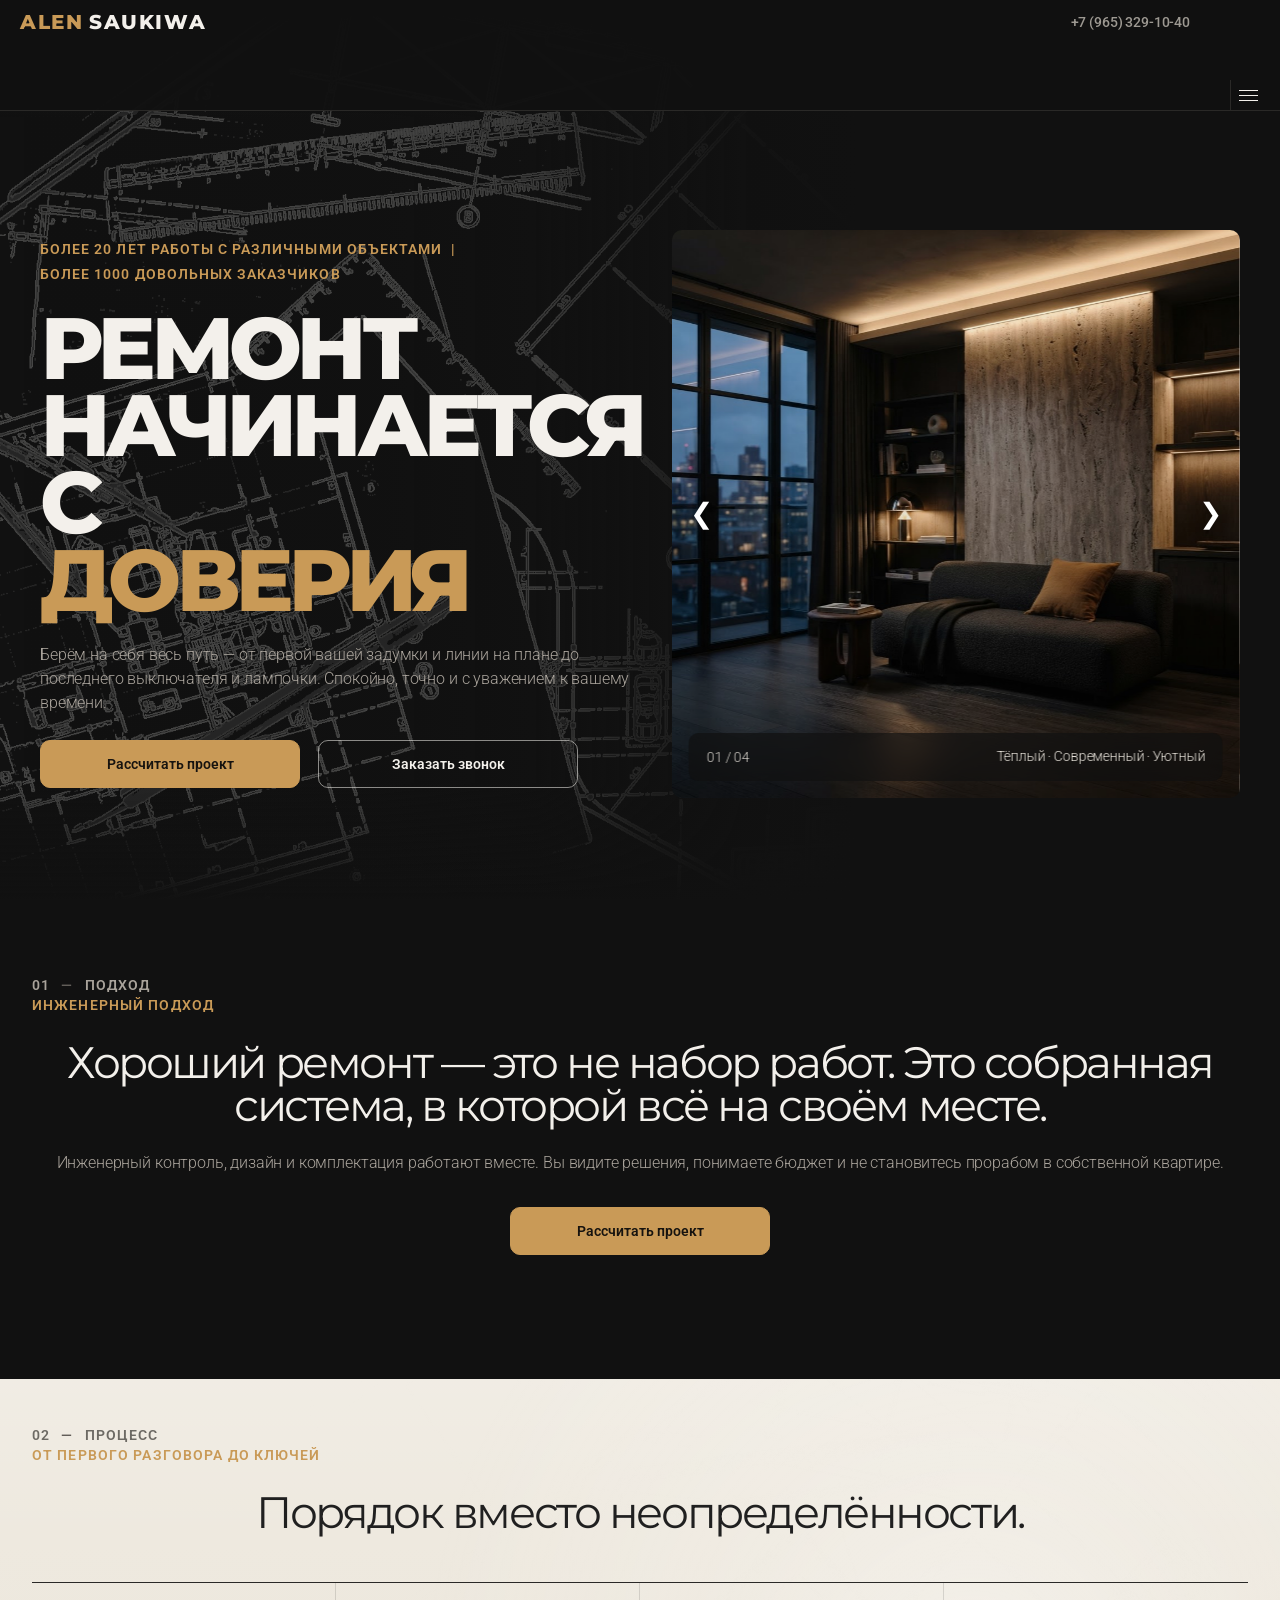
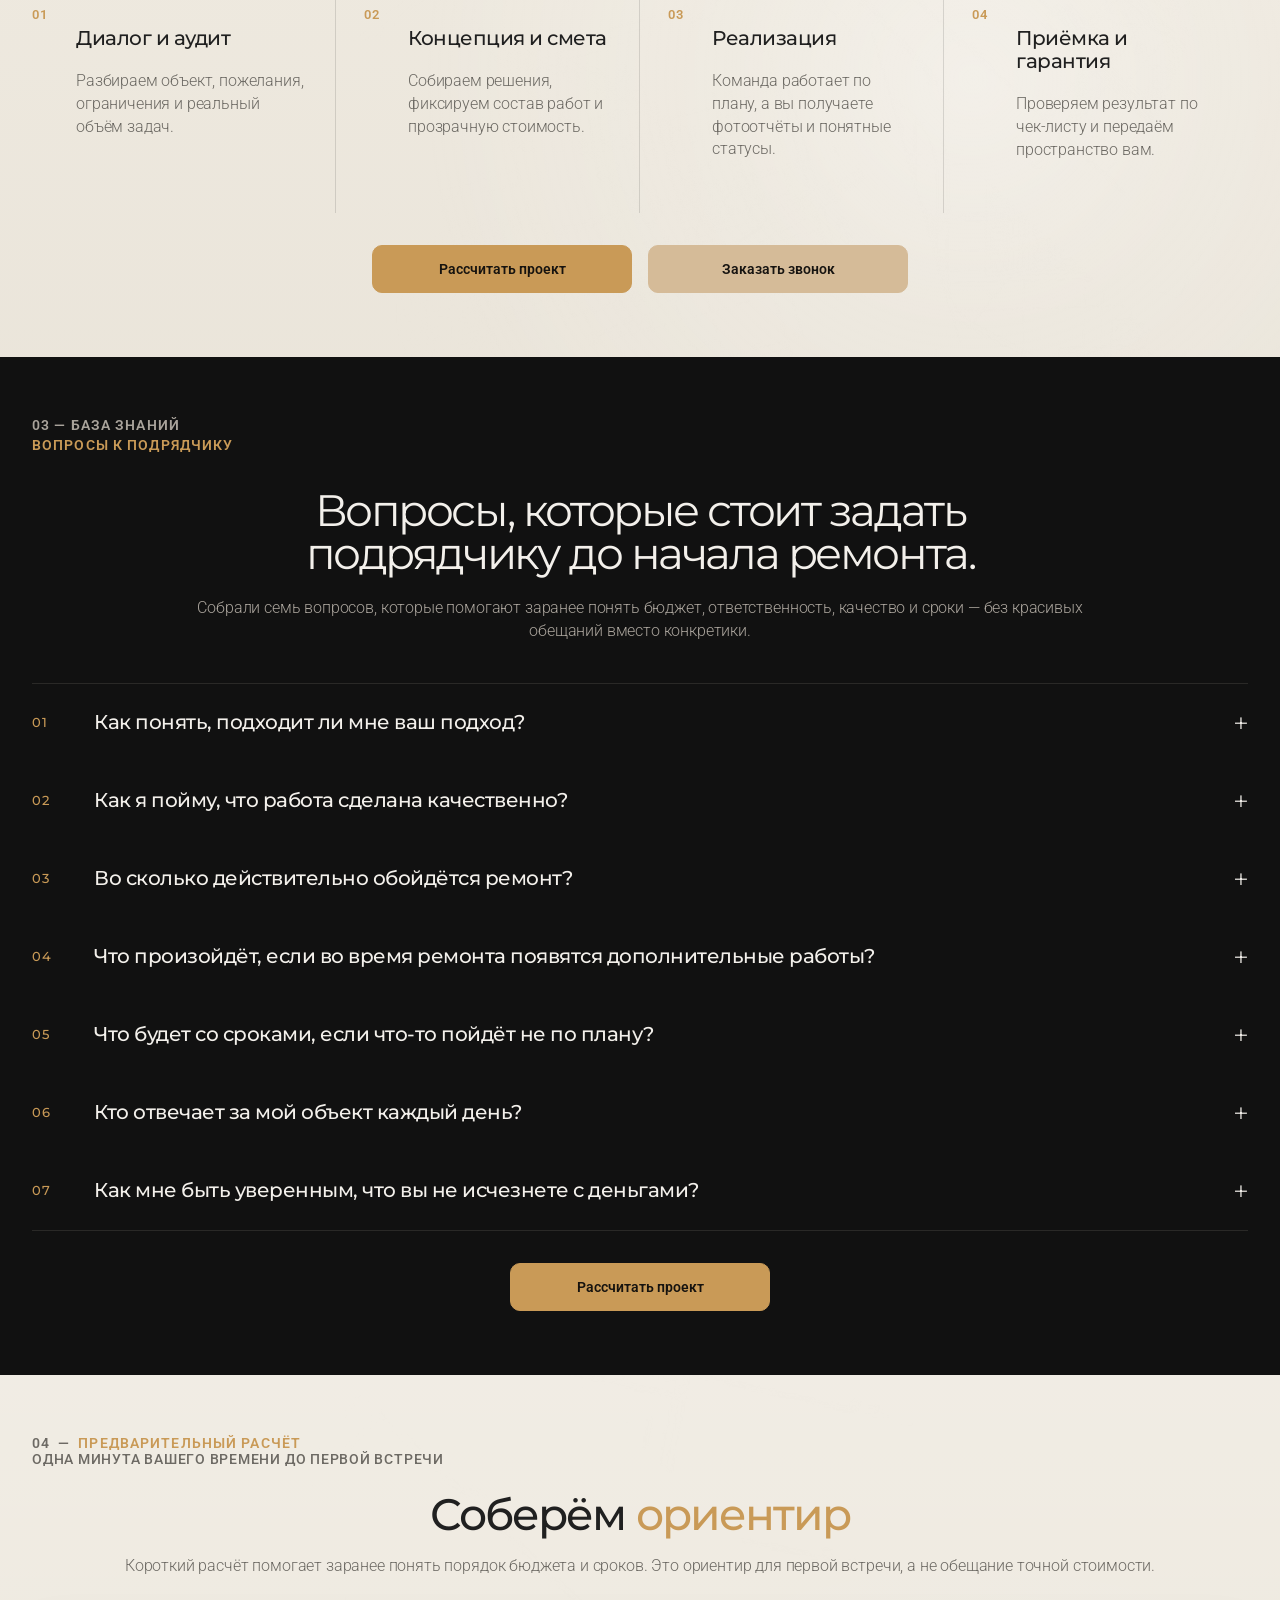
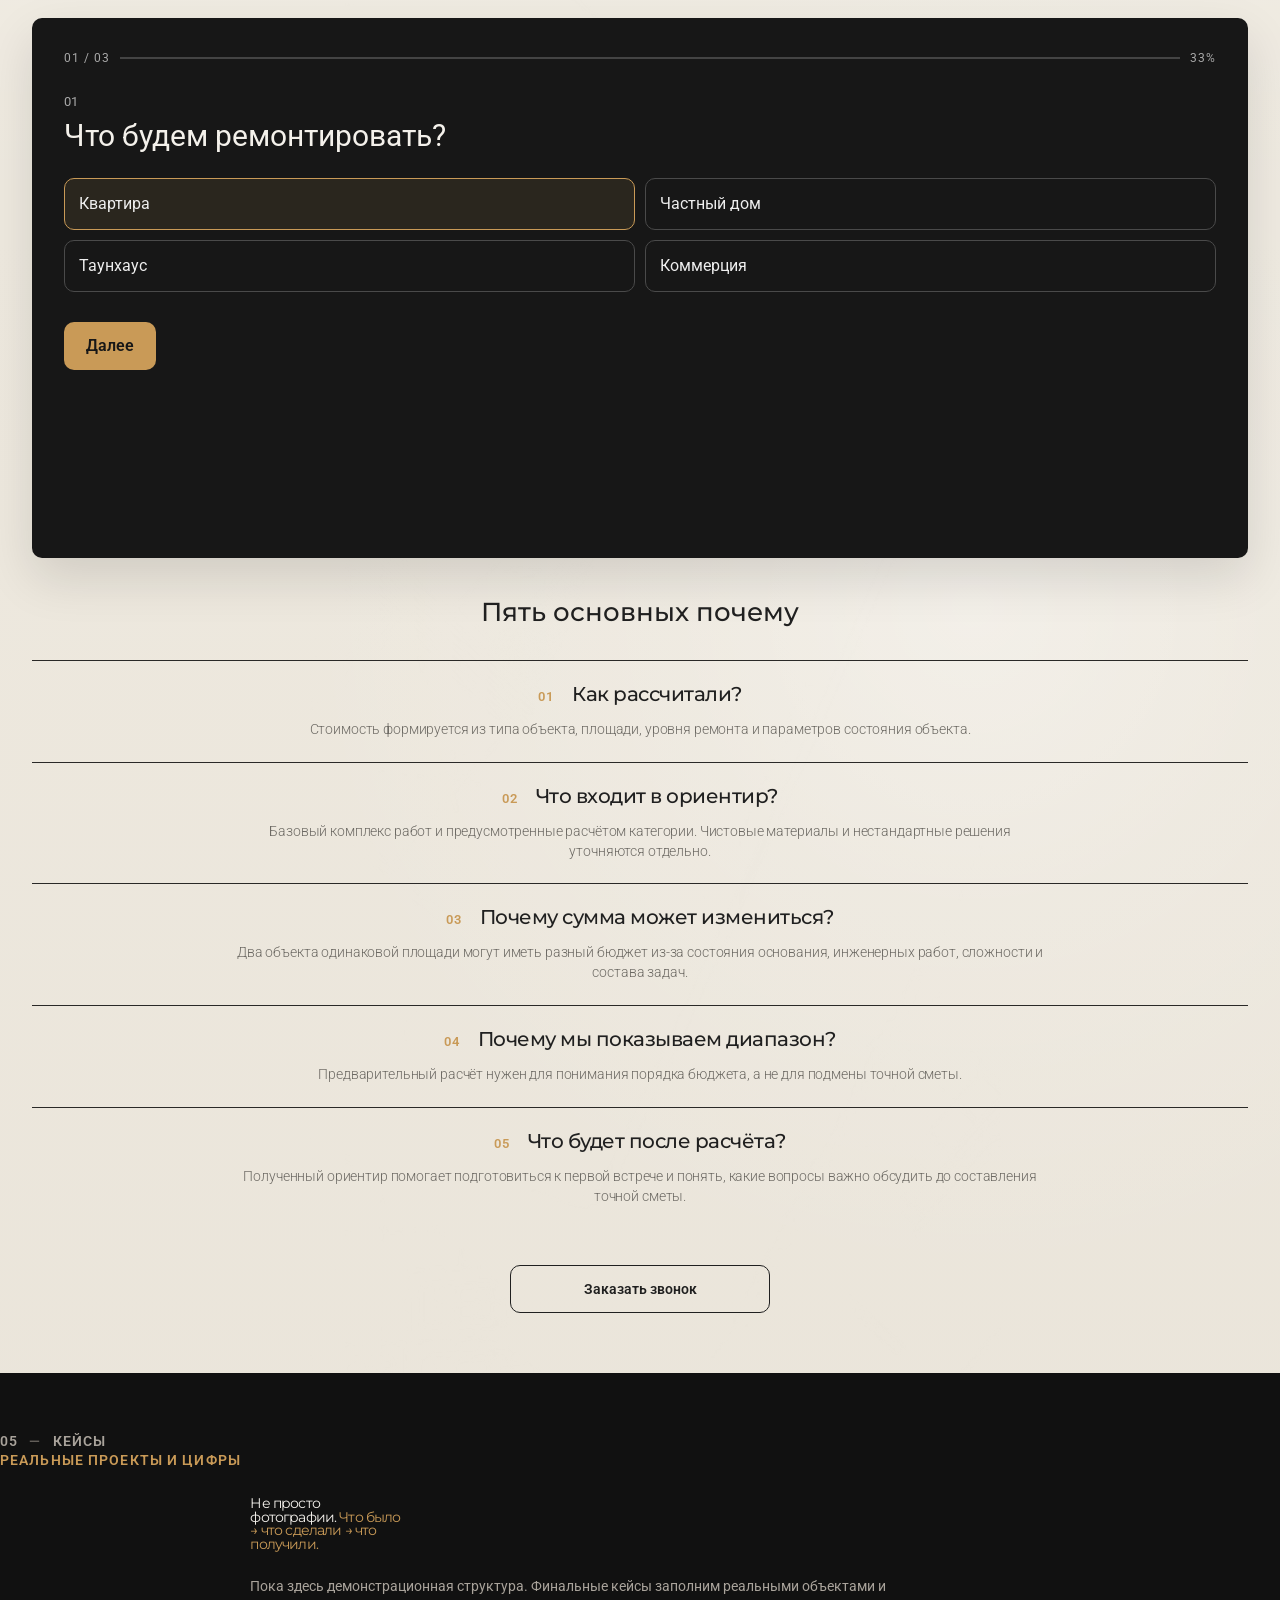
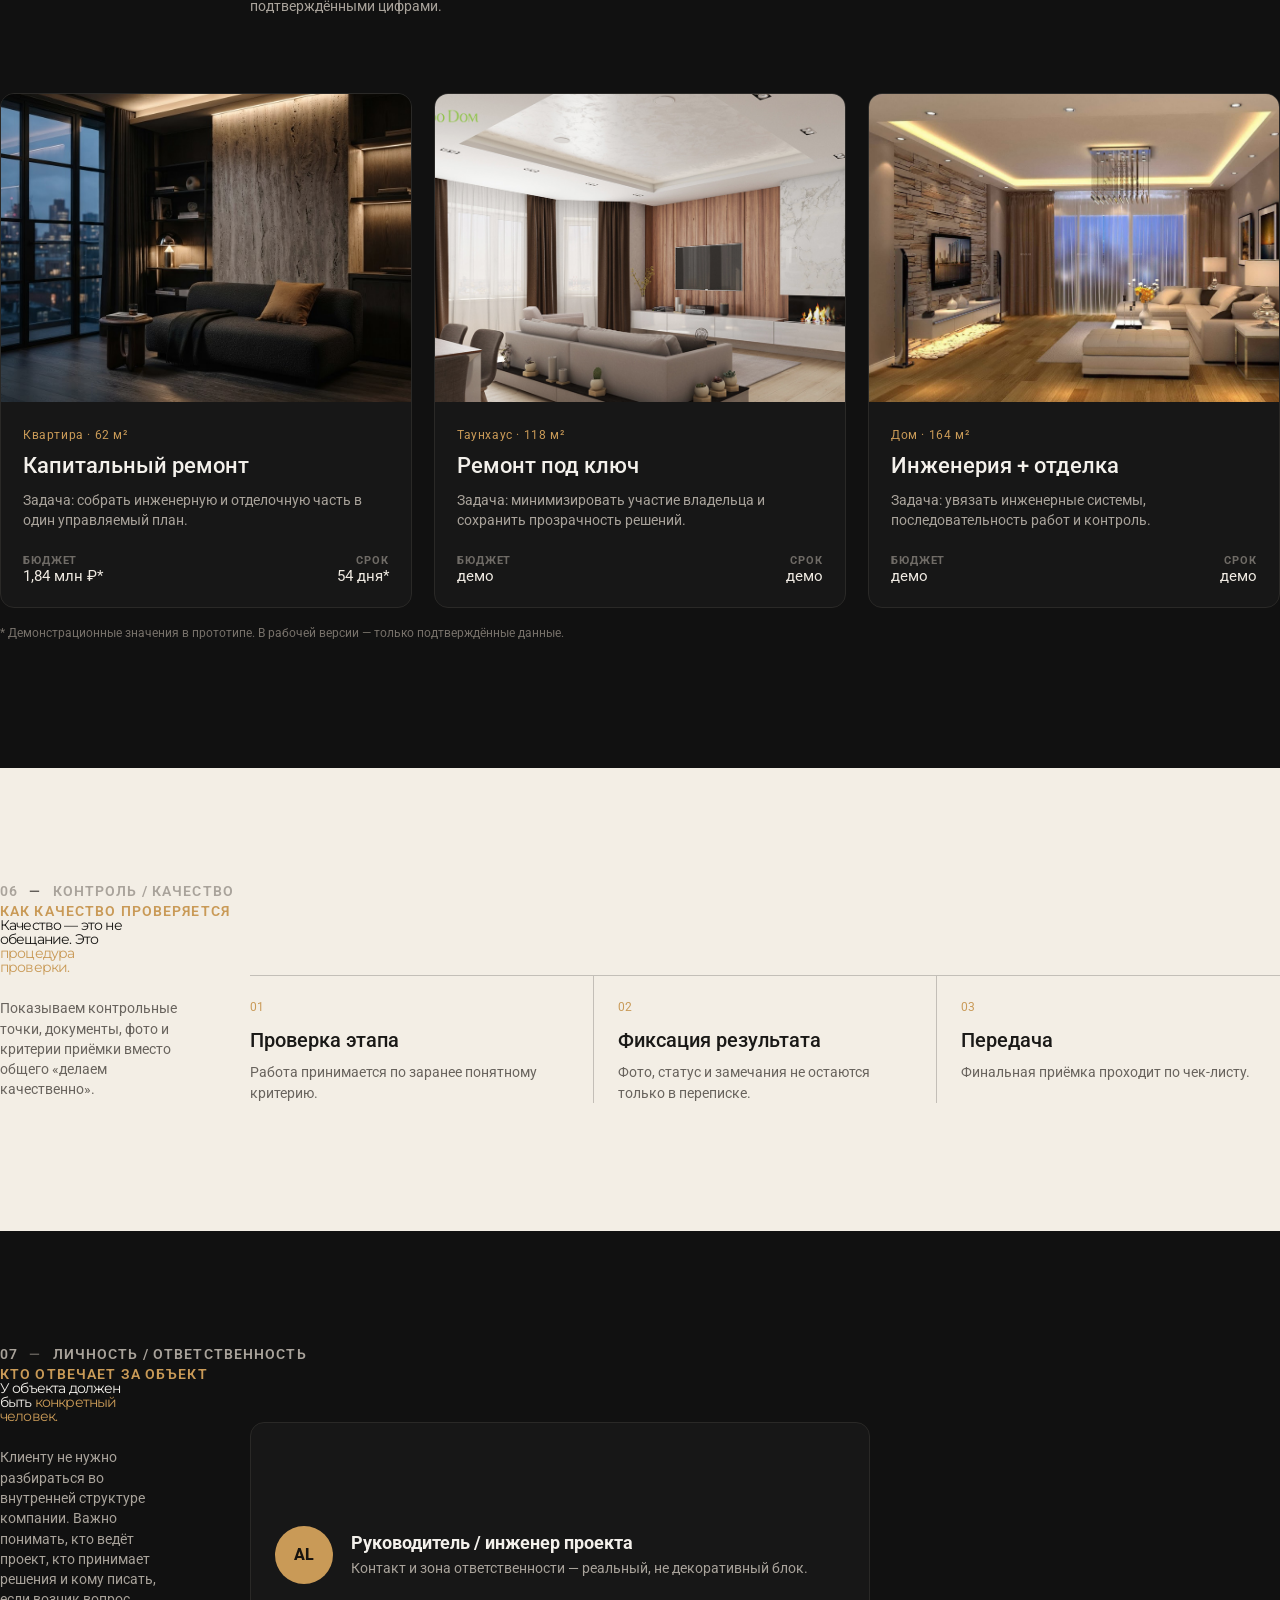
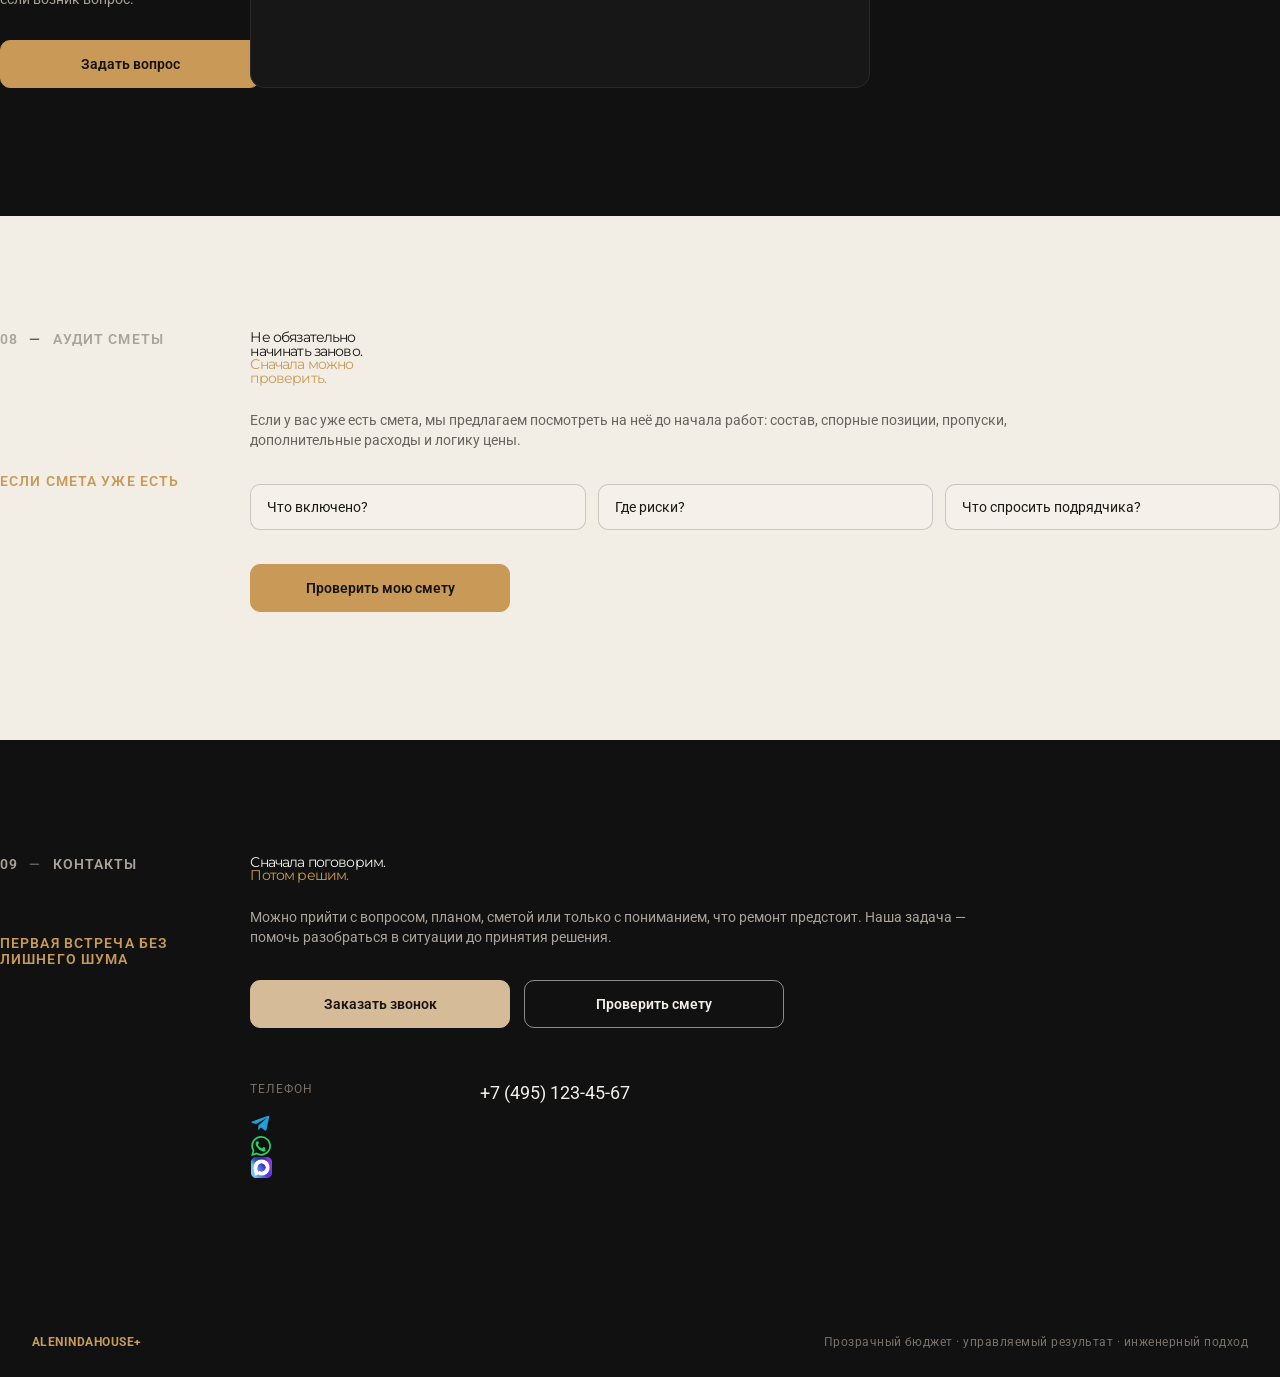
==== commit 066977df: "4th version" ====
--- a/index.html
+++ b/index.html
@@ -19,7 +19,7 @@
     <nav class="main-nav" id="mainNav" aria-label="Основная навигация">
       <a href="#approach-section">Подход</a><a href="#process-section">Процесс</a><a href="#knowledge">База знаний</a><a href="#calculation-section">Расчет</a><a href="#cases-section">Кейсы</a><a href="#quality-section">Контроль</a><a href="#audit-section">Аудит сметы</a><a href="#contacts-section">Контакты</a>
     </nav>
-    <a class="header-call cta cta-call" href="#contacts-section">Заказать звонок <span>↗</span></a>
+    <a class="header-phone" data-site-phone href="tel:+79653291040">+7 (965) 329-10-40</a><a class="header-mobile-call cta cta-call" data-site-phone-mobile href="tel:+79653291040">Позвонить</a>
   </div>
 </header>
 
@@ -30,9 +30,9 @@
       <h1><span>РЕМОНТ</span><span>НАЧИНАЕТСЯ С</span><span class="accent-line">ДОВЕРИЯ</span></h1>
       <p class="hero-description">Берём на себя весь путь — от первой вашей задумки и линии на плане до последнего выключателя и лампочки. Спокойно, точно и с уважением к вашему времени.</p>
       <div class="hero-actions">
-        <a class="cta cta-primary" href="#calculation-section">Рассчитать проект <span>↗</span></a>
-        <a class="cta cta-secondary cta-light-projects" href="#contacts-section">Заказать звонок <span>↗</span></a>
-        <a class="cta cta-call hero-mobile-call" href="#contacts-section">Заказать звонок <span>↗</span></a>
+        <a class="cta cta-primary" href="#calculation-section">Рассчитать проект</a>
+        <a class="cta cta-secondary cta-light-projects" href="#contacts-section">Заказать звонок</a>
+        <a class="cta cta-call hero-mobile-call" data-site-phone-mobile href="tel:+79653291040">Позвонить</a>
       </div>
     </section>
 
@@ -64,7 +64,7 @@
         <div class="approach-info">
           <p>Инженерный контроль, дизайн и комплектация работают вместе. Вы видите решения, понимаете бюджет и не становитесь прорабом в собственной квартире.</p>
         </div>
-        <a class="cta cta-primary approach-cta" href="#calculation-section">Рассчитать проект <span>↗</span></a>
+        <a class="cta cta-primary approach-cta" href="#calculation-section">Рассчитать проект</a>
       </div>
     </div>
   </div>
@@ -84,8 +84,8 @@
       <article class="process-item"><div class="process-num">04</div><div><h3>Приёмка и гарантия</h3><p>Проверяем результат по чек-листу и передаём пространство вам.</p></div></article>
     </div>
     </div>
-    <div class="process-cta-wrap"><a class="cta cta-primary" href="#calculation-section">Рассчитать проект <span>↗</span></a>
-<a class="cta cta-call process-call-cta" href="#contacts-section">Заказать звонок <span>↗</span></a></div>
+    <div class="process-cta-wrap"><a class="cta cta-primary" href="#calculation-section">Рассчитать проект</a>
+<a class="cta cta-call process-call-cta" href="#contacts-section">Заказать звонок</a></div>
   </div>
 </section>
 
@@ -171,7 +171,7 @@
       </div>
 
       <div class="knowledge-cta">
-        <a class="cta cta-primary" href="#calculation-section">Рассчитать проект <span>↗</span></a>
+        <a class="cta cta-primary" href="#calculation-section">Рассчитать проект</a>
       </div>
     </div>
   </div>
@@ -203,7 +203,7 @@
 </aside>
 </div>
 <div class="s04-projects-cta">
-  <a class="cta cta-secondary cta-light-projects" href="#contacts-section">Заказать звонок <span>↗</span></a>
+  <a class="cta cta-secondary cta-light-projects" href="#contacts-section">Заказать звонок</a>
 </div>
 </section>
 
@@ -244,21 +244,21 @@
 <section class="section-dark responsibility-section" id="responsibility-section" aria-labelledby="responsibility-title">
   <div class="generic-shell">
     <div class="section-heading"><div class="section-index">07 <span>—</span> ЛИЧНОСТЬ / ОТВЕТСТВЕННОСТЬ</div><div class="generic-kicker">КТО ОТВЕЧАЕТ ЗА ОБЪЕКТ</div></div>
-    <div class="responsibility-layout"><div><h2 id="responsibility-title">У объекта должен быть <span class="accent-line">конкретный человек.</span></h2><p>Клиенту не нужно разбираться во внутренней структуре компании. Важно понимать, кто ведёт проект, кто принимает решения и кому писать, если возник вопрос.</p><a class="cta cta-primary" href="#contacts-section">Задать вопрос <span>↗</span></a></div><div class="person-card"><div class="person-avatar">AL</div><div><strong>Руководитель / инженер проекта</strong><span>Контакт и зона ответственности — реальный, не декоративный блок.</span></div></div></div>
+    <div class="responsibility-layout"><div><h2 id="responsibility-title">У объекта должен быть <span class="accent-line">конкретный человек.</span></h2><p>Клиенту не нужно разбираться во внутренней структуре компании. Важно понимать, кто ведёт проект, кто принимает решения и кому писать, если возник вопрос.</p><a class="cta cta-primary" href="#contacts-section">Задать вопрос</a></div><div class="person-card"><div class="person-avatar">AL</div><div><strong>Руководитель / инженер проекта</strong><span>Контакт и зона ответственности — реальный, не декоративный блок.</span></div></div></div>
   </div>
 </section>
 
 <section class="section-light audit-section" id="audit-section" aria-labelledby="audit-title">
   <div class="generic-shell audit-layout">
     <div class="section-heading"><div class="section-index dark">08 <span>—</span> АУДИТ СМЕТЫ</div><div class="generic-kicker gold">ЕСЛИ СМЕТА УЖЕ ЕСТЬ</div></div>
-    <div><h2 id="audit-title">Не обязательно начинать заново. <span class="gold-text">Сначала можно проверить.</span></h2><p>Если у вас уже есть смета, мы предлагаем посмотреть на неё до начала работ: состав, спорные позиции, пропуски, дополнительные расходы и логику цены.</p><div class="audit-points"><span>Что включено?</span><span>Где риски?</span><span>Что спросить подрядчика?</span></div><a class="cta cta-primary" href="#contacts-section">Проверить мою смету <span>↗</span></a></div>
+    <div><h2 id="audit-title">Не обязательно начинать заново. <span class="gold-text">Сначала можно проверить.</span></h2><p>Если у вас уже есть смета, мы предлагаем посмотреть на неё до начала работ: состав, спорные позиции, пропуски, дополнительные расходы и логику цены.</p><div class="audit-points"><span>Что включено?</span><span>Где риски?</span><span>Что спросить подрядчика?</span></div><a class="cta cta-primary" href="#contacts-section">Проверить мою смету</a></div>
   </div>
 </section>
 
 <section class="section-dark contacts-section" id="contacts-section" aria-labelledby="contacts-title">
   <div class="generic-shell contacts-layout">
     <div class="section-heading"><div class="section-index">09 <span>—</span> КОНТАКТЫ</div><div class="generic-kicker">ПЕРВАЯ ВСТРЕЧА БЕЗ ЛИШНЕГО ШУМА</div></div>
-    <div class="contacts-main"><h2 id="contacts-title">Сначала поговорим. <span class="accent-line">Потом решим.</span></h2><p>Можно прийти с вопросом, планом, сметой или только с пониманием, что ремонт предстоит. Наша задача — помочь разобраться в ситуации до принятия решения.</p><div class="contact-actions"><a class="cta cta-primary cta-call" href="#">Заказать звонок <span>↗</span></a><a class="cta cta-secondary" href="#audit-section">Проверить смету <span>↗</span></a></div></div>
+    <div class="contacts-main"><h2 id="contacts-title">Сначала поговорим. <span class="accent-line">Потом решим.</span></h2><p>Можно прийти с вопросом, планом, сметой или только с пониманием, что ремонт предстоит. Наша задача — помочь разобраться в ситуации до принятия решения.</p><div class="contact-actions"><a class="cta cta-primary cta-call" href="#">Заказать звонок</a><a class="cta cta-secondary" href="#audit-section">Проверить смету</a></div></div>
     <div class="contact-meta">
       <span class="contact-meta-label">Телефон</span>
       <a class="contact-phone" href="tel:+74951234567">+7 (495) 123-45-67</a>
--- a/styles.css
+++ b/styles.css
@@ -4,6 +4,12 @@
    Geometry is defined once per component and then adapted upward.
    ========================================================= */
 :root{
+  --cta-font-family:var(--font-body);
+  --cta-font-size:14px;
+  --cta-font-weight:600;
+  --cta-line-height:1;
+  --cta-letter-spacing:0;
+
   --font-main:"Montserrat",Arial,sans-serif;
   --font-body:"Roboto",Arial,sans-serif;
   --bg:#111;
@@ -283,10 +289,11 @@
   padding:0 20px;
   border:1px solid transparent;
   border-radius:var(--ui-radius);
-  font-family:var(--font-main);
-  font-size:14px;
-  line-height:1;
-  font-weight:700;
+  font-family:var(--cta-font-family);
+  font-size:var(--cta-font-size);
+  line-height:var(--cta-line-height);
+  font-weight:var(--cta-font-weight);
+  letter-spacing:var(--cta-letter-spacing);
   white-space:nowrap;
   box-sizing:border-box;
   flex:0 0 auto;
@@ -301,7 +308,6 @@
   background:transparent;
   color:var(--text);
   border-color:rgba(243,240,235,.55);
-  font-weight:600;
 }
 .cta-secondary:hover{border-color:var(--text);background:rgba(255,255,255,.04)}
 
@@ -499,7 +505,6 @@
 /* Hero controls: primary hover is intentionally high-contrast; carousel uses quiet dots below the image. */
 .cta-primary{transition:background-color .2s ease,color .2s ease,border-color .2s ease}
 .cta-primary:hover,.cta-primary:focus-visible{background:#b98949;color:#fff;border-color:#b98949}
-.cta-primary:hover span,.cta-primary:focus-visible span{color:#fff}
 .carousel-dots{display:flex;align-items:center;justify-content:center;gap:8px;margin-top:10px;height:14px}
 .carousel-dot{width:7px;height:7px;padding:0;border:1px solid rgba(243,240,235,.58);border-radius:50%;background:transparent;cursor:pointer;opacity:.82;transition:transform .2s ease,background-color .2s ease,border-color .2s ease,opacity .2s ease}
 .carousel-dot.is-active,.carousel-dot:hover,.carousel-dot:focus-visible{background:var(--gold);border-color:var(--gold);opacity:1;transform:scale(1.15)}
@@ -1830,22 +1835,35 @@
 }
 
 /* =========================================================
-   V1.2.9 — HERO HEADER CONTACT REPLACEMENT
-   Only requested Hero cosmetic changes:
-   - brand text: ALEN SAUKIWA
-   - header phone/messengers moved to Contacts section
-   - header gets compact "Заказать звонок" CTA from 768px upward
-   - below 768px the same callback becomes the third Hero CTA
-   - dedicated reusable class: .hero-mobile-call
+   HERO HEADER PHONE — canonical responsive contact
+   Desktop/tablet: visible phone number.
+   Mobile: compact “Позвонить” action using tel:.
    ========================================================= */
-.header-call{
+.header-phone{
   grid-area:contact;
   justify-self:end;
-  width:200px;
-  min-width:200px;
-  height:44px;
+  display:flex;
+  align-items:center;
   min-height:44px;
-  padding:0 18px;
+  color:var(--menu);
+  font-family:var(--font-body);
+  font-size:14px;
+  font-weight:500;
+  letter-spacing:-.01em;
+  text-decoration:none;
+  white-space:nowrap;
+  transition:opacity .2s ease;
+}
+.header-phone:hover,.header-phone:focus-visible{opacity:.85}
+.header-mobile-call{
+  grid-area:contact;
+  display:none;
+  justify-self:end;
+  width:auto;
+  min-width:0;
+  height:42px;
+  min-height:42px;
+  padding:0 16px;
   background:var(--hero-call-accent);
   border-color:var(--hero-call-accent);
   color:#171411;
@@ -1854,66 +1872,13 @@
   font-weight:700;
   letter-spacing:-.01em;
 }
-.header-call:hover,
-.header-call:focus-visible{
-  background:var(--hero-call-accent);
-  border-color:var(--hero-call-accent);
-  opacity:.92;
-}
-.header-call span{font-size:16px;line-height:1}
-
-/* Dedicated reusable Hero callback CTA.
-   Desktop/tablet: shown in Header. Mobile: moved into Hero as the third CTA.
-*/
-.hero-mobile-call{
-  display:none;
+.header-mobile-call:hover,.header-mobile-call:focus-visible{
   background:var(--hero-call-accent);
   border-color:var(--hero-call-accent);
   color:#171411;
-}
-.hero-mobile-call:hover,
-.hero-mobile-call:focus-visible{
-  background:var(--hero-call-accent);
-  border-color:var(--hero-call-accent);
-  color:#171411;
-}
-
-.contact-meta{
-  grid-column:2;
-  margin-top:54px;
-  display:grid;
-  grid-template-columns:auto auto auto;
-  align-items:center;
-  gap:10px 26px;
-  max-width:720px;
-}
-.contact-meta-label{
-  color:#77716a;
-  font-size:12px;
-  text-transform:uppercase;
-  letter-spacing:.08em;
-}
-.contact-phone{
-  font-size:18px;
-  color:var(--text);
-}
-.contact-messengers{
-  display:flex;
-  align-items:center;
-  gap:10px;
-}
-.contact-messengers .messenger{
-  width:22px;
-  height:22px;
-}
-.contact-messengers .messenger svg{
-  width:22px;
-  height:22px;
-}
-.contact-messengers .max img{
-  width:22px;
-  height:22px;
-}
+  opacity:.92;
+}
+.header-mobile-call span{font-size:16px;line-height:1}
 
 /* Header geometry after removing the old phone/messenger group. */
 .header-inner{
@@ -1924,29 +1889,18 @@
     grid-template-columns:auto minmax(0,1fr) auto;
     grid-template-areas:"brand nav contact";
   }
-  .header-call{
-    grid-area:contact;
-    width:200px;
-    min-width:200px;
-  }
+  .header-phone{font-size:14px;}
 }
 @media (min-width:761px) and (max-width:1100px){
   .header-inner{
     grid-template-columns:minmax(0,1fr) auto auto;
     grid-template-areas:"brand contact menu";
   }
-  .header-call{
-    width:180px;
-    min-width:180px;
-    height:42px;
-    min-height:42px;
-    font-size:12px;
-  }
+  .header-phone{font-size:13px;}
 }
 @media (max-width:767px){
-  /* Below 768px the callback leaves the Header completely. */
-  .header-call{display:none;}
-  .hero-mobile-call{display:inline-flex;}
+  .header-phone{display:none;}
+  .header-mobile-call{display:inline-flex;}
   .contact-meta{
     margin-top:36px;
     grid-template-columns:1fr;
@@ -3449,7 +3403,6 @@
   color:var(--light-panel-ink) !important;
   border-color:var(--light-panel-ink) !important;
 }
-.s04 .cta-light-projects span{color:inherit !important;}
 .s04 .cta-light-projects:hover,.s04 .cta-light-projects:focus-visible{
   background:var(--light-panel-ink) !important;
   color:var(--light-panel-bg) !important;
@@ -3502,3 +3455,57 @@
 
 /* Preserve the agreed removal of the final Knowledge divider only. */
 .knowledge-accordion .knowledge-item:last-child{border-bottom:0 !important;}
+
+
+/* ============================================================
+   V4.0 — HERO PHONE CTA V2
+   Mobile: the phone action belongs to the third Hero CTA slot.
+   Header keeps navigation/phone presentation rules separate.
+   All existing CTA geometry remains unchanged.
+   ============================================================ */
+
+@media (max-width: 767px){
+  /* Do not show a separate call CTA in the top site header. */
+  .site-header .header-mobile-call{
+    display:none !important;
+  }
+
+  /* Third Hero CTA = direct phone action. */
+  .hero .hero-mobile-call{
+    display:inline-flex !important;
+    width:100%;
+    min-width:0;
+    max-width:none;
+    height:var(--cta-height);
+    min-height:var(--cta-height);
+    box-sizing:border-box;
+    background:#2F80ED !important;
+    border-color:#2F80ED !important;
+    color:#fff !important;
+  }
+
+  .hero .hero-mobile-call:hover,
+  .hero .hero-mobile-call:focus-visible{
+    background:#2F80ED !important;
+    border-color:#2F80ED !important;
+    color:#fff !important;
+    opacity:.92;
+  }
+
+  .hero .hero-mobile-call span{
+    font-size:15px;
+    line-height:1;
+    margin-left:6px;
+  }
+}
+
+/* V4.0 — CTA TYPOGRAPHY V1: one authoritative typography system. */
+.cta,
+.cta *{
+  font-family:var(--cta-font-family);
+  font-size:var(--cta-font-size);
+  line-height:var(--cta-line-height);
+  font-weight:var(--cta-font-weight);
+  letter-spacing:var(--cta-letter-spacing);
+}
+/* Calculator internal controls are intentionally excluded. */
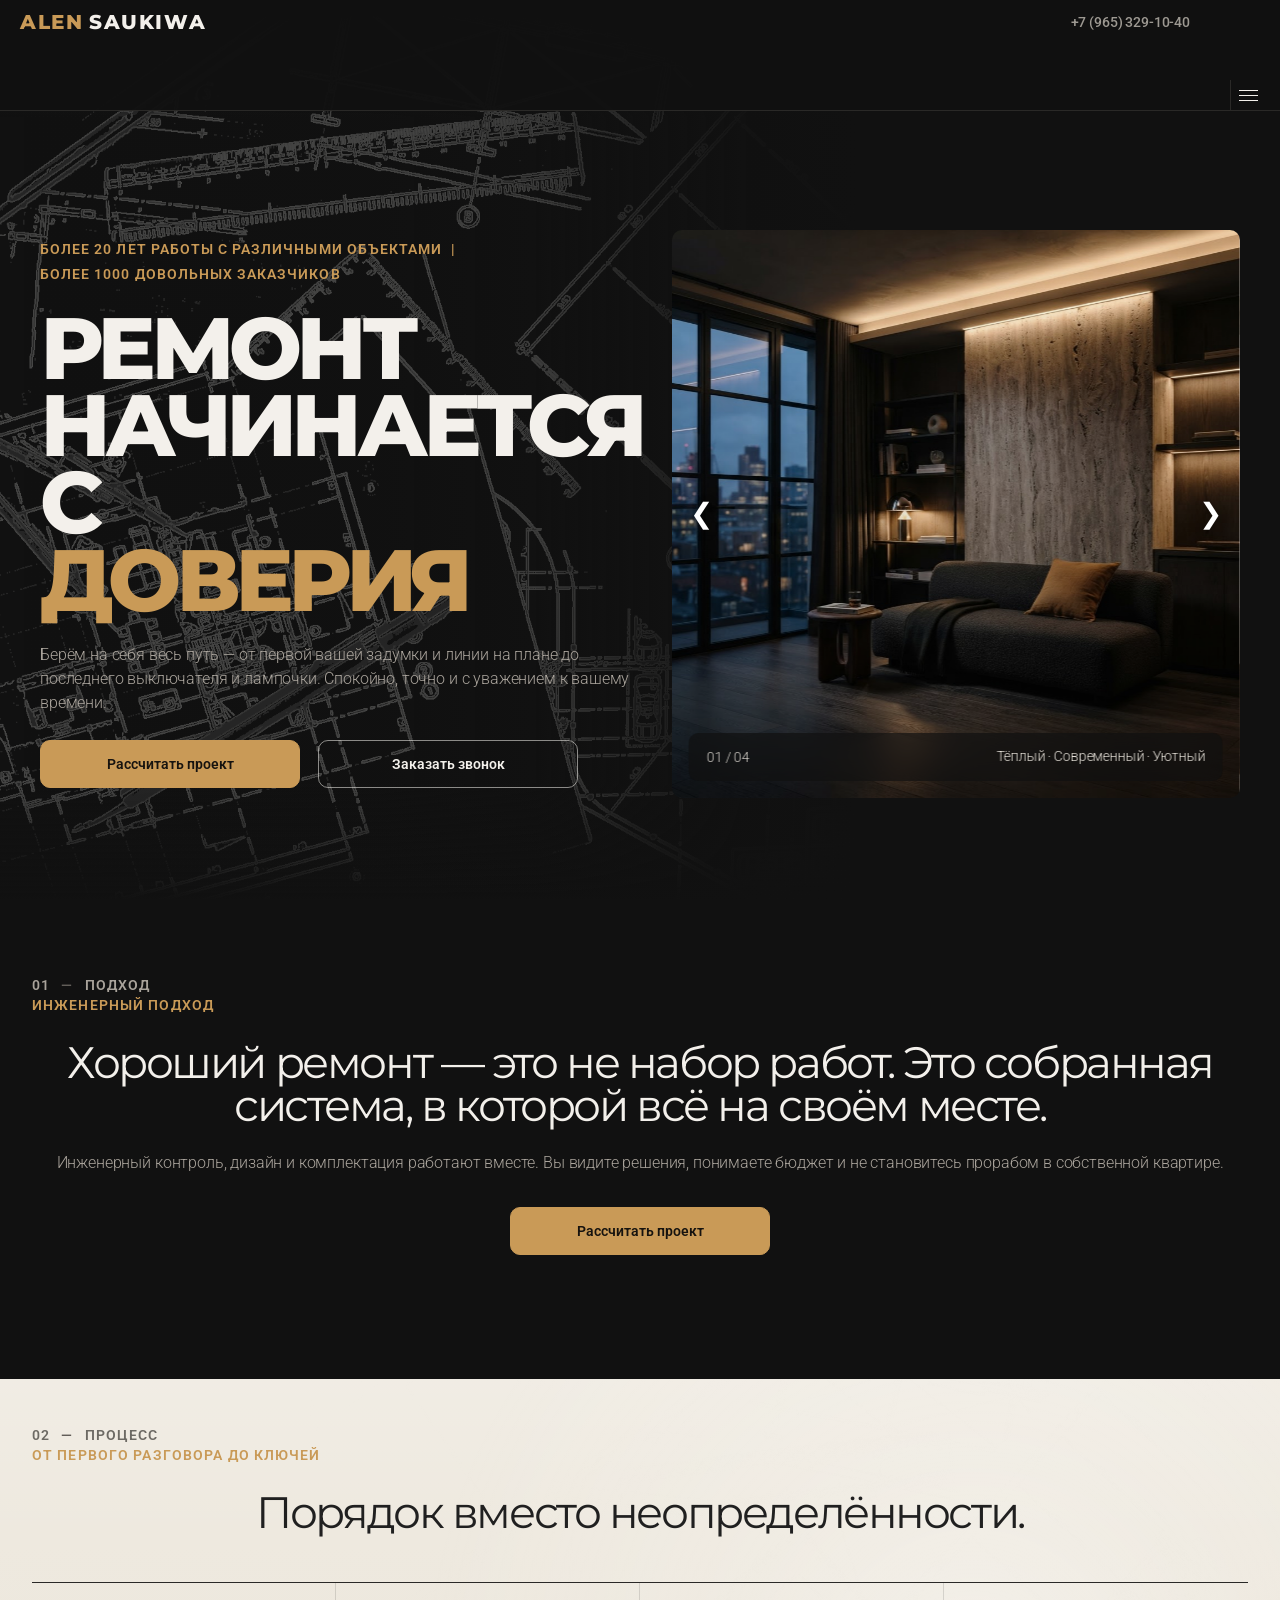
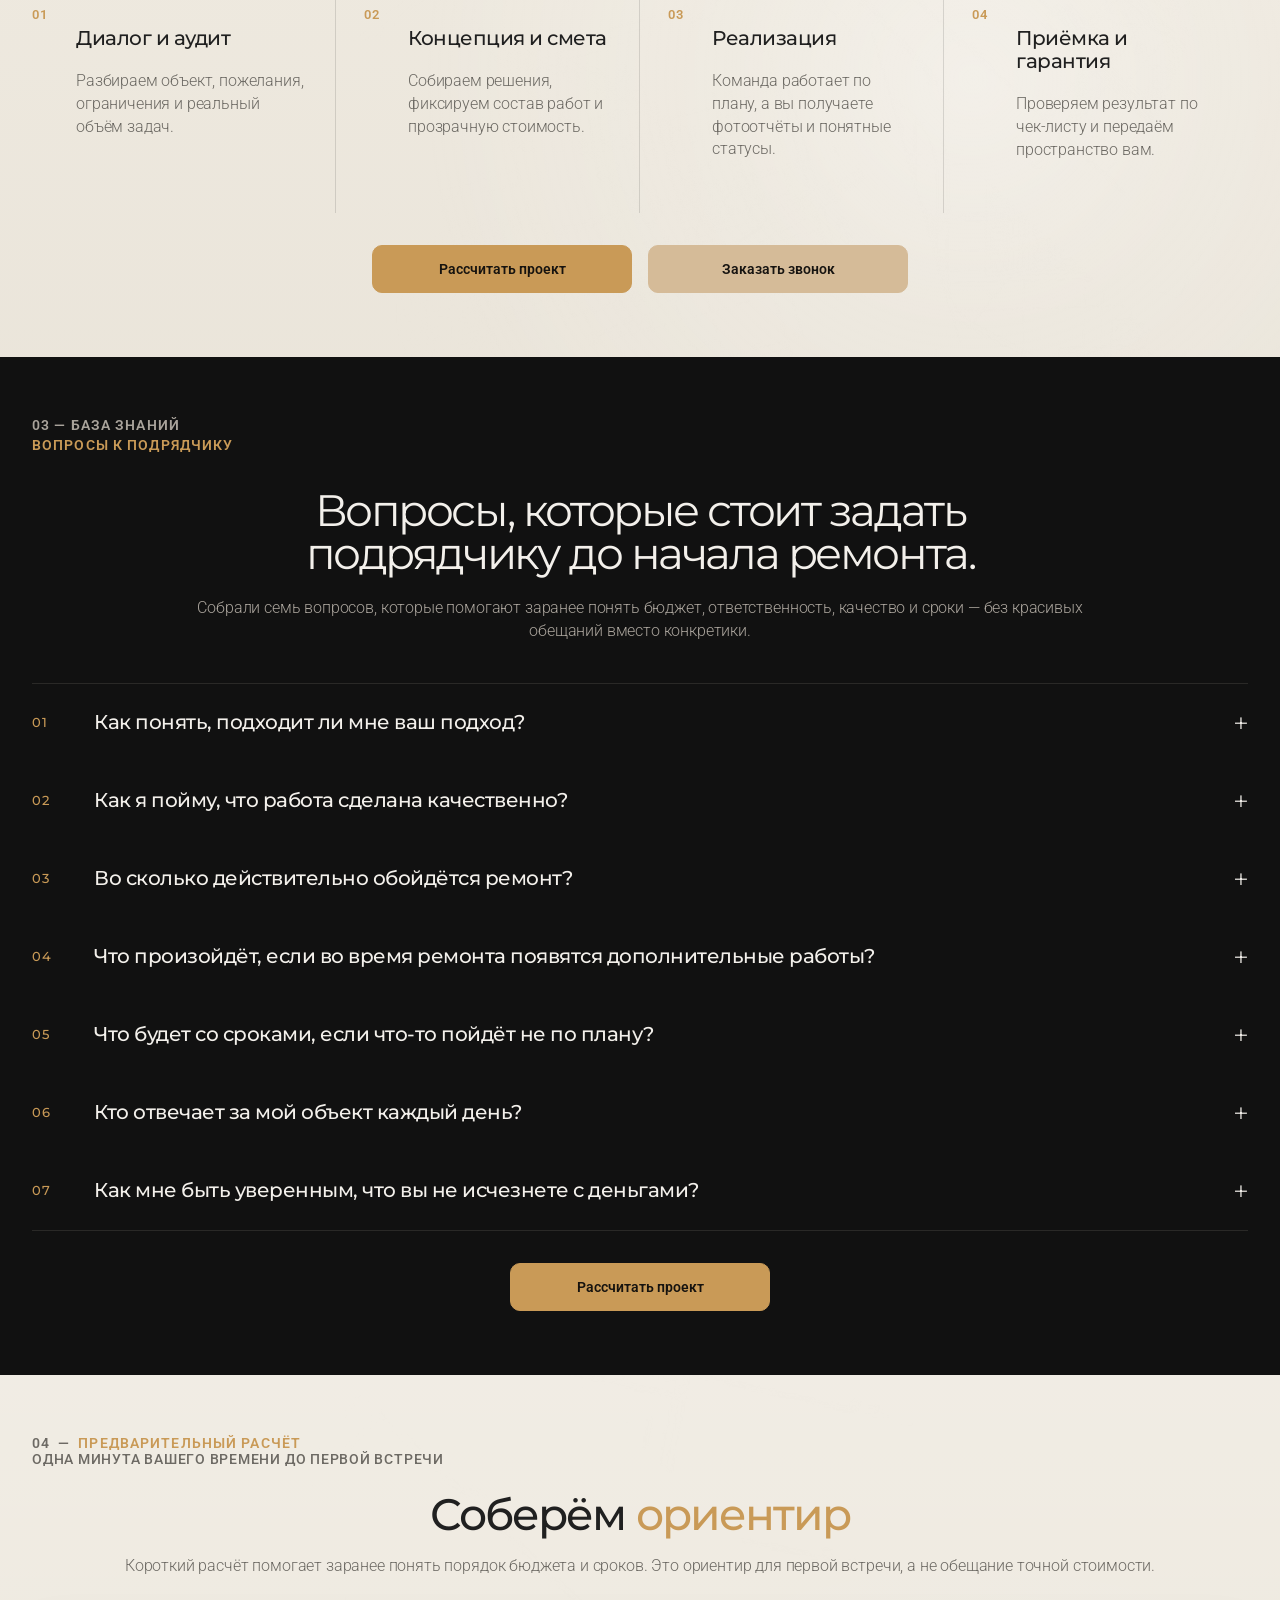
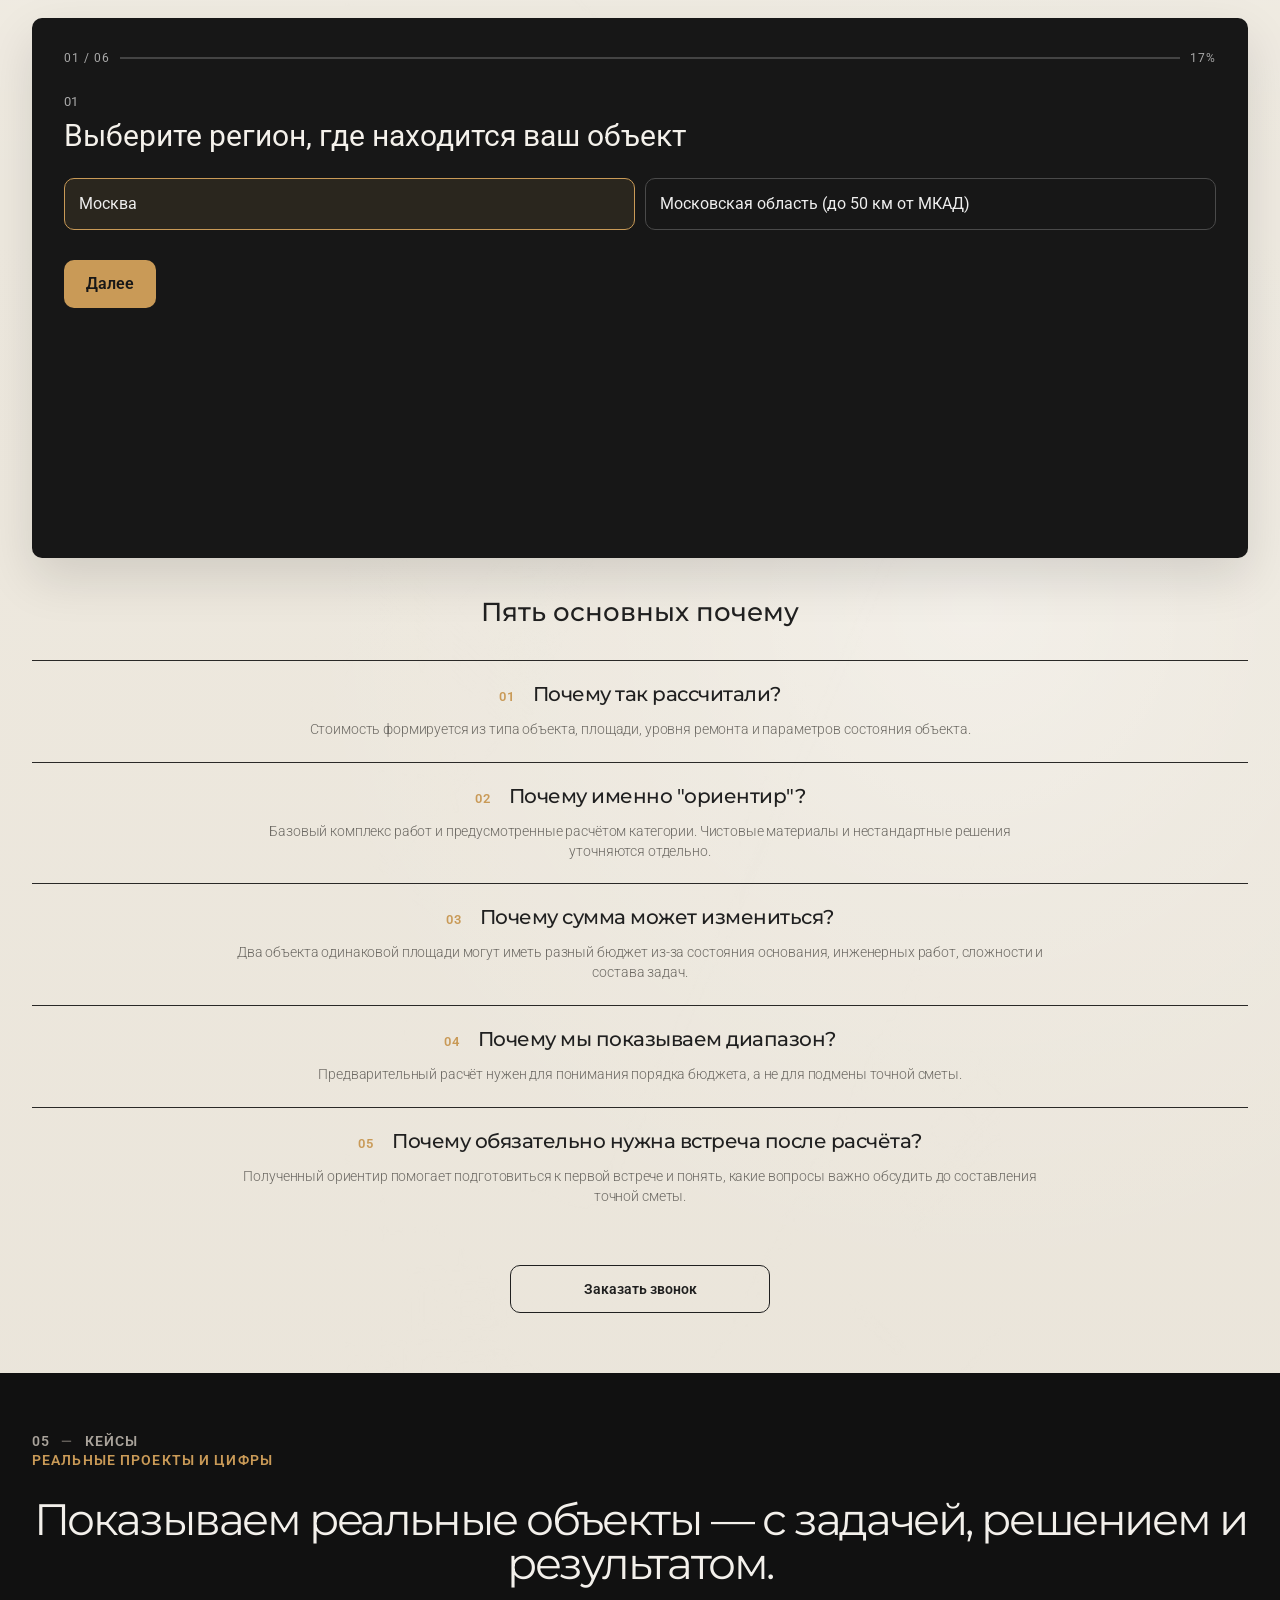
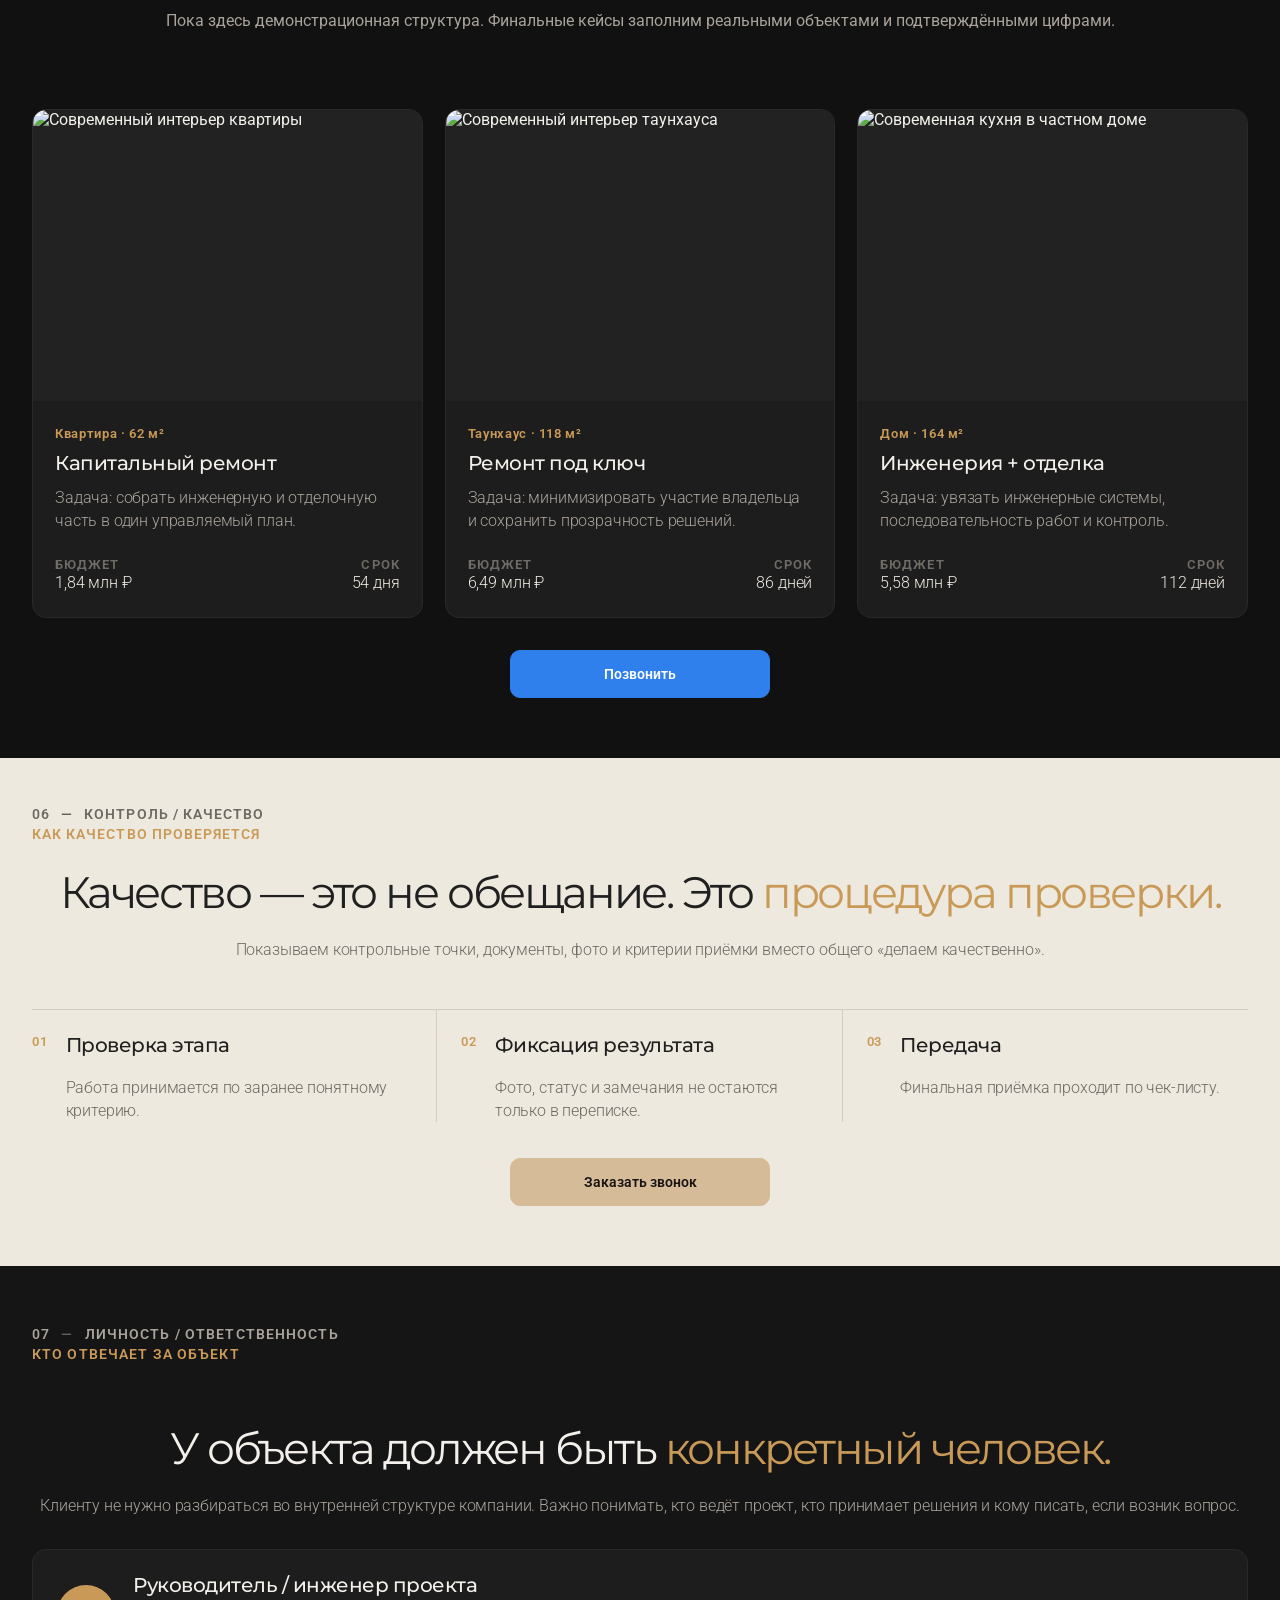
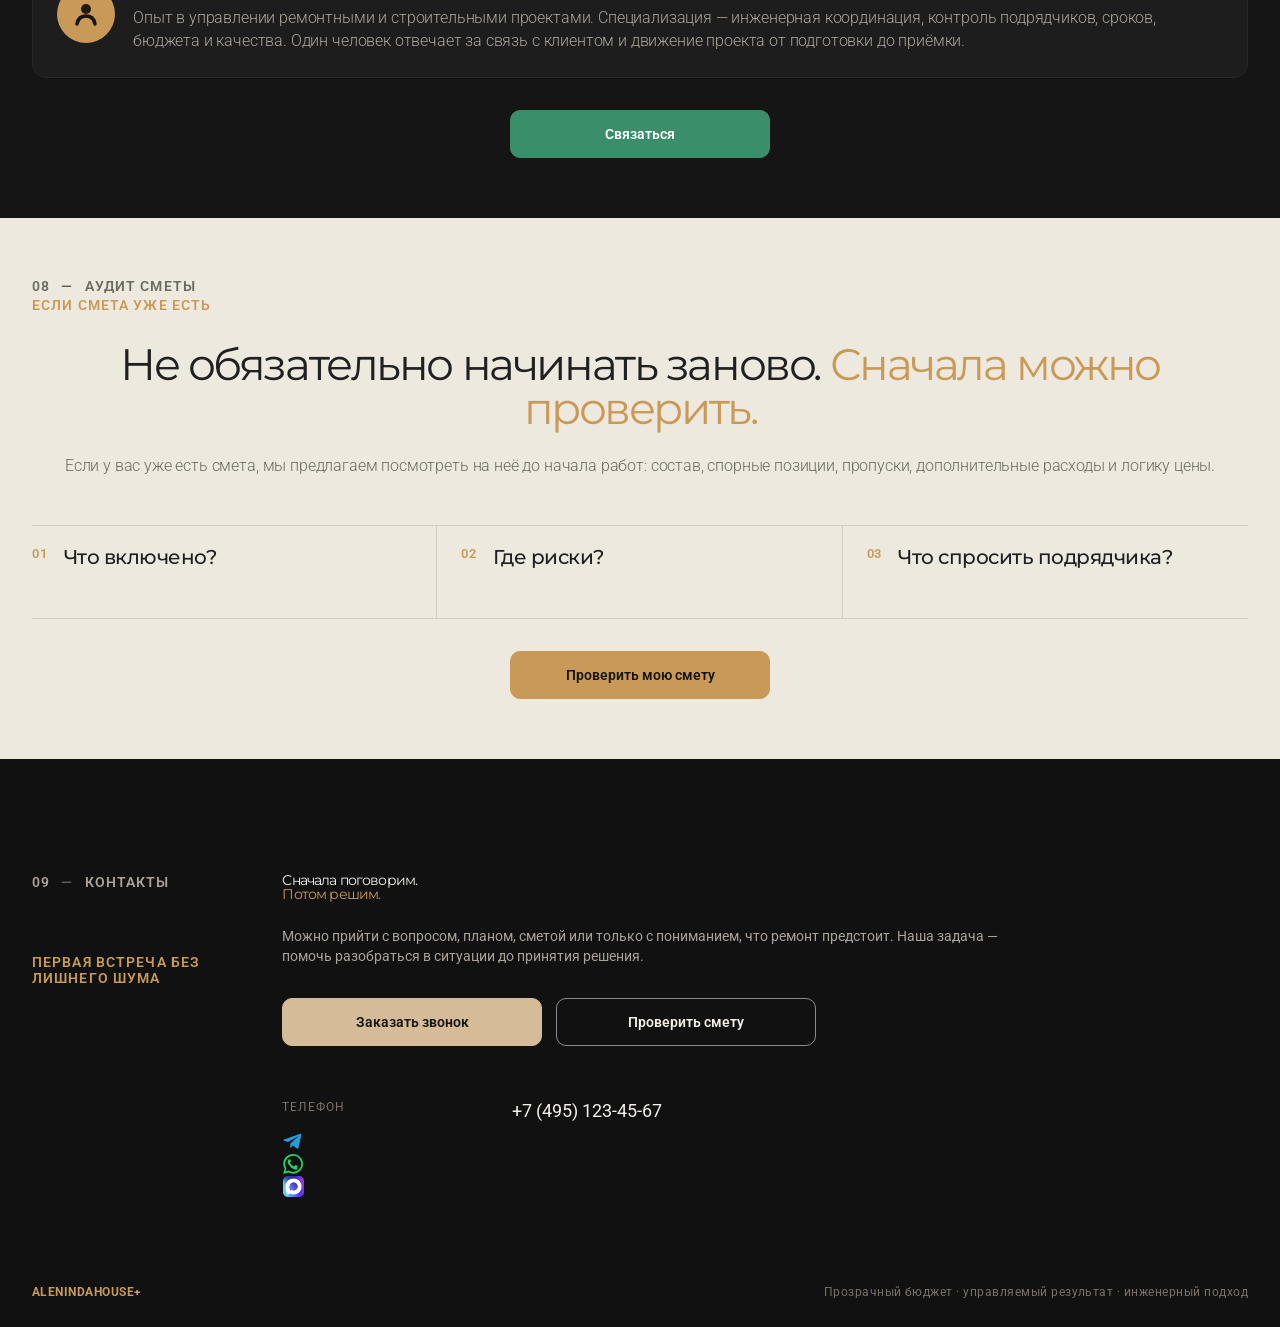
==== commit 7a068514: "5th version" ====
--- a/index.html
+++ b/index.html
@@ -188,18 +188,17 @@
 <div class="progress"><span id="step">01 / 03</span><i></i><span id="pct">33%</span></div>
 <div id="qb"></div>
 <div class="result" id="result">
-<div class="rk">Предварительный ориентир</div><div class="price" id="price">от 0 ₽</div><div class="meta" id="meta"></div>
+<div class="rk">Предварительный ориентир</div><div class="disc">* Расчёт бесплатный и ни к чему вас не обязывает.</div><div class="price" id="price">от 0 ₽</div><div class="meta" id="meta"></div>
 <div class="note">Это предварительный ориентир. Точная стоимость зависит от состояния объекта, состава работ, инженерии и выбранных решений.</div><button class="included-link" type="button">Что входит в эти цифры?</button><div id="included" class="included" hidden><strong>В расчёт пока заложены:</strong><ul><li>работы по выбранному типу ремонта;</li><li>базовые инженерные и подготовительные работы;</li><li>ориентир по стоимости на 1 м²;</li><li>диапазон, учитывающий неопределённость предварительной оценки.</li></ul><p>Финальная смета формируется после уточнения состояния объекта, состава работ и выбранных материалов.</p></div>
 <div class="result-actions"><button class="next" type="button">Заказать звонок</button><button class="back" type="button" data-calc-reset>Новый расчёт</button></div>
-<div class="disc">Расчёт бесплатный и ни к чему вас не обязывает.</div>
 </div></div>
 <aside class="trust">
 <h2>Пять основных почему</h2>
-<div class="ti"><div class="trust-question-line"><div class="trust-num">01</div><div class="tt">Как рассчитали?</div></div><div class="tx">Стоимость формируется из типа объекта, площади, уровня ремонта и параметров состояния объекта.</div></div>
-<div class="ti"><div class="trust-question-line"><div class="trust-num">02</div><div class="tt">Что входит в ориентир?</div></div><div class="tx">Базовый комплекс работ и предусмотренные расчётом категории. Чистовые материалы и нестандартные решения уточняются отдельно.</div></div>
+<div class="ti"><div class="trust-question-line"><div class="trust-num">01</div><div class="tt">Почему так рассчитали?</div></div><div class="tx">Стоимость формируется из типа объекта, площади, уровня ремонта и параметров состояния объекта.</div></div>
+<div class="ti"><div class="trust-question-line"><div class="trust-num">02</div><div class="tt">Почему именно "ориентир"?</div></div><div class="tx">Базовый комплекс работ и предусмотренные расчётом категории. Чистовые материалы и нестандартные решения уточняются отдельно.</div></div>
 <div class="ti"><div class="trust-question-line"><div class="trust-num">03</div><div class="tt">Почему сумма может измениться?</div></div><div class="tx">Два объекта одинаковой площади могут иметь разный бюджет из-за состояния основания, инженерных работ, сложности и состава задач.</div></div>
 <div class="ti"><div class="trust-question-line"><div class="trust-num">04</div><div class="tt">Почему мы показываем диапазон?</div></div><div class="tx">Предварительный расчёт нужен для понимания порядка бюджета, а не для подмены точной сметы.</div></div>
-<div class="ti"><div class="trust-question-line"><div class="trust-num">05</div><div class="tt">Что будет после расчёта?</div></div><div class="tx">Полученный ориентир помогает подготовиться к первой встрече и понять, какие вопросы важно обсудить до составления точной сметы.</div></div>
+<div class="ti"><div class="trust-question-line"><div class="trust-num">05</div><div class="tt">Почему обязательно нужна встреча после расчёта?</div></div><div class="tx">Полученный ориентир помогает подготовиться к первой встрече и понять, какие вопросы важно обсудить до составления точной сметы.</div></div>
 </aside>
 </div>
 <div class="s04-projects-cta">
@@ -224,34 +223,90 @@
       <div class="section-index">05 <span>—</span> КЕЙСЫ</div>
       <div class="generic-kicker">РЕАЛЬНЫЕ ПРОЕКТЫ И ЦИФРЫ</div>
     </div>
-    <div class="generic-head"><h2 id="cases-title">Не просто фотографии. <span class="accent-line">Что было → что сделали → что получили.</span></h2><p>Пока здесь демонстрационная структура. Финальные кейсы заполним реальными объектами и подтверждёнными цифрами.</p></div>
+    <div class="generic-head">
+      <h2 id="cases-title">Показываем реальные объекты — с задачей, решением и результатом.</h2>
+      <p>Пока здесь демонстрационная структура. Финальные кейсы заполним реальными объектами и подтверждёнными цифрами.</p>
+    </div>
     <div class="case-grid">
-      <article class="case-card"><div class="case-visual"><img src="assets/room-1.png" alt="Пример интерьера"></div><div class="case-data"><span>Квартира · 62 м²</span><strong>Капитальный ремонт</strong><p>Задача: собрать инженерную и отделочную часть в один управляемый план.</p><div><b>Бюджет</b><b>Срок</b></div><div><span>1,84 млн ₽*</span><span>54 дня*</span></div></div></article>
-      <article class="case-card"><div class="case-visual"><img src="assets/room-2.jpg" alt="Пример интерьера"></div><div class="case-data"><span>Таунхаус · 118 м²</span><strong>Ремонт под ключ</strong><p>Задача: минимизировать участие владельца и сохранить прозрачность решений.</p><div><b>Бюджет</b><b>Срок</b></div><div><span>демо</span><span>демо</span></div></div></article>
-      <article class="case-card"><div class="case-visual"><img src="assets/room-3.jpg" alt="Пример интерьера"></div><div class="case-data"><span>Дом · 164 м²</span><strong>Инженерия + отделка</strong><p>Задача: увязать инженерные системы, последовательность работ и контроль.</p><div><b>Бюджет</b><b>Срок</b></div><div><span>демо</span><span>демо</span></div></div></article>
-    </div>
-    <div class="section-note">* Демонстрационные значения в прототипе. В рабочей версии — только подтверждённые данные.</div>
+      <article class="case-card">
+        <div class="case-visual"><img src="https://ik.imagekit.io/ijsd2xvnc/Inhaus/caroline-badran-eroVX2UFNK4-unsplash.jpg?updatedAt=1772076858918" alt="Современный интерьер квартиры"></div>
+        <div class="case-data"><span>Квартира · 62 м²</span><strong>Капитальный ремонт</strong><p>Задача: собрать инженерную и отделочную часть в один управляемый план.</p><div><b>Бюджет</b><b>Срок</b></div><div><span>1,84 млн ₽</span><span>54 дня</span></div></div>
+      </article>
+      <article class="case-card">
+        <div class="case-visual"><img src="https://r2.storagewhise.eu/brusselssothebysinternationalrealty/Pictures/6362810/1920/e34730ce7c484aada151c10ec6be4e32.jpg" alt="Современный интерьер таунхауса"></div>
+        <div class="case-data"><span>Таунхаус · 118 м²</span><strong>Ремонт под ключ</strong><p>Задача: минимизировать участие владельца и сохранить прозрачность решений.</p><div><b>Бюджет</b><b>Срок</b></div><div><span>6,49 млн ₽</span><span>86 дней</span></div></div>
+      </article>
+      <article class="case-card">
+        <div class="case-visual"><img src="https://images-listings.coldwellbanker.com/HARMLS/72/32/59/59/_P/72325959_P07.jpg?width=1024" alt="Современная кухня в частном доме"></div>
+        <div class="case-data"><span>Дом · 164 м²</span><strong>Инженерия + отделка</strong><p>Задача: увязать инженерные системы, последовательность работ и контроль.</p><div><b>Бюджет</b><b>Срок</b></div><div><span>5,58 млн ₽</span><span>112 дней</span></div></div>
+      </article>
+    </div>
+    <div class="cases-cta-wrap"><a class="cta cta-call cases-call-cta" href="tel:+79653291040">Позвонить</a></div>
   </div>
 </section>
 
 <section class="section-light quality-section" id="quality-section" aria-labelledby="quality-title">
-  <div class="generic-shell">
-    <div class="section-heading"><div class="section-index dark">06 <span>—</span> КОНТРОЛЬ / КАЧЕСТВО</div><div class="generic-kicker gold">КАК КАЧЕСТВО ПРОВЕРЯЕТСЯ</div></div>
-    <div class="quality-layout"><div><h2 id="quality-title">Качество — это не обещание. Это <span class="gold-text">процедура проверки.</span></h2><p>Показываем контрольные точки, документы, фото и критерии приёмки вместо общего «делаем качественно».</p></div><div class="quality-steps"><div><span>01</span><strong>Проверка этапа</strong><p>Работа принимается по заранее понятному критерию.</p></div><div><span>02</span><strong>Фиксация результата</strong><p>Фото, статус и замечания не остаются только в переписке.</p></div><div><span>03</span><strong>Передача</strong><p>Финальная приёмка проходит по чек-листу.</p></div></div></div>
+  <div class="quality-shell">
+    <div class="quality-head">
+      <div class="section-heading quality-heading">
+        <div class="section-index">06 <span>—</span> КОНТРОЛЬ / КАЧЕСТВО</div>
+        <div class="quality-kicker">КАК КАЧЕСТВО ПРОВЕРЯЕТСЯ</div>
+      </div>
+    </div>
+    <div class="quality-content">
+      <h2 id="quality-title">Качество — это не обещание. Это <span class="gold-text">процедура проверки.</span></h2>
+      <p class="quality-description">Показываем контрольные точки, документы, фото и критерии приёмки вместо общего «делаем качественно».</p>
+    </div>
+    <div class="quality-list">
+      <article class="quality-item"><div class="quality-num">01</div><div><h3>Проверка этапа</h3><p>Работа принимается по заранее понятному критерию.</p></div></article>
+      <article class="quality-item"><div class="quality-num">02</div><div><h3>Фиксация результата</h3><p>Фото, статус и замечания не остаются только в переписке.</p></div></article>
+      <article class="quality-item"><div class="quality-num">03</div><div><h3>Передача</h3><p>Финальная приёмка проходит по чек-листу.</p></div></article>
+    </div>
+    <div class="quality-cta-wrap"><a class="cta cta-call quality-call-cta" href="#contacts-section">Заказать звонок</a></div>
   </div>
 </section>
 
 <section class="section-dark responsibility-section" id="responsibility-section" aria-labelledby="responsibility-title">
   <div class="generic-shell">
     <div class="section-heading"><div class="section-index">07 <span>—</span> ЛИЧНОСТЬ / ОТВЕТСТВЕННОСТЬ</div><div class="generic-kicker">КТО ОТВЕЧАЕТ ЗА ОБЪЕКТ</div></div>
-    <div class="responsibility-layout"><div><h2 id="responsibility-title">У объекта должен быть <span class="accent-line">конкретный человек.</span></h2><p>Клиенту не нужно разбираться во внутренней структуре компании. Важно понимать, кто ведёт проект, кто принимает решения и кому писать, если возник вопрос.</p><a class="cta cta-primary" href="#contacts-section">Задать вопрос</a></div><div class="person-card"><div class="person-avatar">AL</div><div><strong>Руководитель / инженер проекта</strong><span>Контакт и зона ответственности — реальный, не декоративный блок.</span></div></div></div>
+    <div class="responsibility-layout">
+  <div class="responsibility-copy">
+    <h2 id="responsibility-title">У объекта должен быть <span class="accent-line">конкретный человек.</span></h2>
+    <p>Клиенту не нужно разбираться во внутренней структуре компании. Важно понимать, кто ведёт проект, кто принимает решения и кому писать, если возник вопрос.</p>
+  </div>
+  <div class="person-card">
+    <div class="person-avatar" aria-hidden="true">
+      <svg viewBox="0 0 64 64" role="img" aria-label="Аватар руководителя проекта">
+        <circle cx="32" cy="22" r="10" fill="currentColor" opacity=".95"/>
+        <path d="M14 52c1.8-10.4 8.1-16 18-16s16.2 5.6 18 16" fill="none" stroke="currentColor" stroke-width="7" stroke-linecap="round"/>
+      </svg>
+    </div>
+    <div>
+      <strong>Руководитель / инженер проекта</strong>
+      <span>Опыт в управлении ремонтными и строительными проектами. Специализация — инженерная координация, контроль подрядчиков, сроков, бюджета и качества. Один человек отвечает за связь с клиентом и движение проекта от подготовки до приёмки.</span>
+    </div>
+  </div>
+  <a class="cta cta-primary responsibility-contact-cta" href="#contacts-section">Связаться</a>
+</div>
   </div>
 </section>
 
 <section class="section-light audit-section" id="audit-section" aria-labelledby="audit-title">
-  <div class="generic-shell audit-layout">
-    <div class="section-heading"><div class="section-index dark">08 <span>—</span> АУДИТ СМЕТЫ</div><div class="generic-kicker gold">ЕСЛИ СМЕТА УЖЕ ЕСТЬ</div></div>
-    <div><h2 id="audit-title">Не обязательно начинать заново. <span class="gold-text">Сначала можно проверить.</span></h2><p>Если у вас уже есть смета, мы предлагаем посмотреть на неё до начала работ: состав, спорные позиции, пропуски, дополнительные расходы и логику цены.</p><div class="audit-points"><span>Что включено?</span><span>Где риски?</span><span>Что спросить подрядчика?</span></div><a class="cta cta-primary" href="#contacts-section">Проверить мою смету</a></div>
+  <div class="generic-shell audit-shell">
+    <div class="section-heading">
+      <div class="section-index dark">08 <span>—</span> АУДИТ СМЕТЫ</div>
+      <div class="generic-kicker gold">ЕСЛИ СМЕТА УЖЕ ЕСТЬ</div>
+    </div>
+    <div class="audit-content">
+      <h2 id="audit-title">Не обязательно начинать заново. <span class="gold-text">Сначала можно проверить.</span></h2>
+      <p>Если у вас уже есть смета, мы предлагаем посмотреть на неё до начала работ: состав, спорные позиции, пропуски, дополнительные расходы и логику цены.</p>
+      <div class="audit-points" aria-label="Что проверяем в смете">
+        <div class="audit-point"><span>01</span><strong>Что включено?</strong></div>
+        <div class="audit-point"><span>02</span><strong>Где риски?</strong></div>
+        <div class="audit-point"><span>03</span><strong>Что спросить подрядчика?</strong></div>
+      </div>
+      <div class="audit-cta-wrap"><a class="cta cta-primary" href="#contacts-section">Проверить мою смету</a></div>
+    </div>
   </div>
 </section>
 
@@ -283,6 +338,9 @@
     house:{cosmetic:14000,capital:25000,designer:36000,turnkey:48000},
     townhouse:{cosmetic:15000,capital:27000,designer:38000,turnkey:50000}
   };
+  /* Commercial baseline is intentionally unchanged: 44,000 ₽/m².
+     Repair-format selection is now collected for scope transparency; commercial
+     format-specific coefficients are NOT applied until the tariff audit is approved. */
   const CALC04_COMMERCIAL_RATE=22000*2;
   const CALC04_RANGE=0.12;
   const CALC04_AREA_LIMITS={
@@ -291,16 +349,30 @@
     townhouse:{min:70,max:300},
     commercial:{min:10,max:100}
   };
-  const CALC04_STATE={object:'flat',area:60,repair:'capital',step:1};
-  const CALC04_QUESTIONS=[
-    {title:'Что будем ремонтировать?',options:[
-      ['flat','Квартира'],['house','Частный дом'],['townhouse','Таунхаус'],['commercial','Коммерция']
-    ]},
-    {title:'Какая площадь объекта?',range:true},
-    {title:'Какой уровень ремонта нужен?',options:[
-      ['cosmetic','Косметический'],['capital','Капитальный'],['designer','Дизайнерский'],['turnkey','Под ключ']
-    ]}
-  ];
+  const CALC04_STATE={
+    region:'moscow',object:'flat',apartmentType:'new',rooms:null,bathrooms:'1',commercialType:null,area:60,repair:'capital',step:1
+  };
+  const CALC04_QUESTIONS={
+    region:{title:'Выберите регион, где находится ваш объект',options:[['moscow','Москва'],['mo','Московская область (до 50 км от МКАД)']]},
+    object:{title:'Что будем ремонтировать?',options:[['flat','Квартира'],['house','Частный дом'],['townhouse','Таунхаус'],['commercial','Коммерция']]},
+    apartmentType:{title:'Где находится квартира?',options:[['new','Новостройка'],['secondary','Вторичное жильё']]},
+    rooms:{title:'Сколько комнат в квартире?',options:[['1','1'],['2','2'],['3','3'],['4plus','4+']]},
+    bathrooms:{title:'Сколько санузлов?',options:[['1','1'],['2','2'],['3plus','3+']]},
+    commercialType:{title:'Какой тип коммерческого помещения?',options:[['office','Офис'],['retail','Магазин / шоурум'],['service','Сфера услуг'],['horeca','Кафе / ресторан'],['other','Другое']]},
+    area:{title:'Какая площадь объекта?',range:true},
+    repair:{title:'Какой формат ремонта планируется?',options:[['cosmetic','Косметический'],['capital','Капитальный'],['designer','Дизайнерский'],['turnkey','Под ключ']]}
+  };
+  const CALC04_REPAIR_DETAILS={
+    cosmetic:{title:'Косметический',short:'Обновление отделки без полного цикла капитальных работ.',items:['подготовка и обновление поверхностей','покраска, обои и локальная отделка','обновление напольного покрытия по задаче','финальные монтажные работы без масштабной инженерии']},
+    capital:{title:'Капитальный',short:'Полный комплекс черновых и инженерных работ с последующей отделкой.',items:['демонтаж и подготовка объекта','электрика и сантехнические коммуникации','выравнивание стен, пола и потолка','перепланировка и замена отдельных элементов по необходимости','чистовая отделка']},
+    designer:{title:'Дизайнерский',short:'Ремонт с привязкой к дизайн-проекту и согласованным решениям.',items:['реализация работ по дизайн-проекту','точная подготовка и реализация отделочных решений','координация инженерных и чистовых работ','финальные монтажные работы согласно проекту']},
+    turnkey:{title:'Под ключ',short:'Полный цикл до готового объекта, включая организацию закупок и финальный монтаж.',items:['полный демонтаж и инженерные работы','выравнивание и черновая подготовка','чистовая отделка и финальные работы','закупка и организация поставок материалов','установка кухни и мебели по согласованной задаче']}
+  };
+
+  const CALC04_OBJECT_NAMES={flat:'Квартира',house:'Частный дом',townhouse:'Таунхаус',commercial:'Коммерция'};
+  const CALC04_COMMERCIAL_NAMES={office:'Офис',retail:'Магазин / шоурум',service:'Сфера услуг',horeca:'Кафе / ресторан',other:'Другое'};
+  const CALC04_BATHROOM_NAMES={1:'1',2:'2','3plus':'3+'};
+  const CALC04_ROOM_NAMES={1:'1',2:'2',3:'3','4plus':'4+'};
 
   const calc04El={
     step:document.getElementById('step'),
@@ -335,82 +407,138 @@
       ? CALC04_COMMERCIAL_RATE
       : CALC04_RATES[CALC04_STATE.object][CALC04_STATE.repair];
   }
+  function calc04Path(){
+    const path=['region','object'];
+    if(CALC04_STATE.object==='flat'){
+      path.push('apartmentType');
+      if(CALC04_STATE.apartmentType==='secondary') path.push('rooms');
+      path.push('bathrooms');
+    } else if(CALC04_STATE.object==='house' || CALC04_STATE.object==='townhouse') {
+      path.push('bathrooms');
+    } else if(CALC04_STATE.object==='commercial') {
+      path.push('commercialType');
+    }
+    path.push('area');
+    path.push('repair');
+    return path;
+  }
   function calc04Render(){
-    const q=CALC04_QUESTIONS[CALC04_STATE.step-1];
-    calc04El.step.textContent=String(CALC04_STATE.step).padStart(2,'0')+' / 03';
-    calc04El.pct.textContent=Math.round(CALC04_STATE.step/3*100)+'%';
+    const path=calc04Path();
+    const key=path[CALC04_STATE.step-1] || 'region';
+    const q=CALC04_QUESTIONS[key];
+    const total=path.length;
+    calc04El.step.textContent=String(CALC04_STATE.step).padStart(2,'0')+' / '+String(total).padStart(2,'0');
+    calc04El.pct.textContent=Math.round(CALC04_STATE.step/total*100)+'%';
 
     if(q.range){
       const lim=calc04Limits();
       CALC04_STATE.area=Math.min(Math.max(CALC04_STATE.area,lim.min),lim.max);
       calc04El.qb.innerHTML=
-        '<div class="q-label">02</div><div class="q">'+q.title+'</div>'+
+        '<div class="q-label">'+String(CALC04_STATE.step).padStart(2,'0')+'</div><div class="q">'+q.title+'</div>'+ 
         '<div class="slider"><div class="value">'+CALC04_STATE.area+' м²</div>'+ 
         '<input id="area" type="range" min="'+lim.min+'" max="'+lim.max+'" value="'+CALC04_STATE.area+'">'+
         '<div class="ranges"><span>'+lim.min+' м²</span><span>'+lim.max+' м²</span></div></div>'+ 
-        '<div class="controls"><button class="back" type="button" data-calc-action="prev">Назад</button>'+ 
-        '<button class="next" type="button" data-calc-action="next">'+(CALC04_STATE.object==='commercial'?'Получить расчёт':'Далее')+'</button></div>';
+        '<div class="controls">'+
+        (CALC04_STATE.step>1?'<button class="back" type="button" data-calc-action="prev">Назад</button>':'')+
+        '<button class="next" type="button" data-calc-action="next">Далее</button>'+ 
+        '</div>';
       const area=document.getElementById('area');
       area.addEventListener('input',function(e){
         CALC04_STATE.area=Number(e.target.value);
         const value=calc04El.qb.querySelector('.value');
         if(value) value.textContent=CALC04_STATE.area+' м²';
       });
-    }else{
-      const key=CALC04_STATE.step===1?'object':'repair';
+    } else {
+      const stateKey={region:'region',object:'object',apartmentType:'apartmentType',rooms:'rooms',bathrooms:'bathrooms',commercialType:'commercialType',repair:'repair'}[key];
       calc04El.qb.innerHTML=
         '<div class="q-label">'+String(CALC04_STATE.step).padStart(2,'0')+'</div>'+ 
         '<div class="q">'+q.title+'</div>'+ 
         '<div class="opts">'+q.options.map(function(x){
-          return '<button class="opt '+(CALC04_STATE[key]===x[0]?'active':'')+'" type="button" data-calc-value="'+x[0]+'">'+x[1]+'</button>';
+          return '<button class="opt '+(CALC04_STATE[stateKey]===x[0]?'active':'')+'" type="button" data-calc-value="'+x[0]+'">'+x[1]+'</button>';
         }).join('')+'</div>'+ 
         '<div class="controls">'+
         (CALC04_STATE.step>1?'<button class="back" type="button" data-calc-action="prev">Назад</button>':'')+
-        '<button class="next" type="button" data-calc-action="next">'+(CALC04_STATE.step===3?'Получить расчёт':'Далее')+'</button></div>';
-    }
-  }
-
+        '<button class="next" type="button" data-calc-action="next">Далее</button>'+ 
+        '</div>';
+    }
+  }
+
+  function calc04Advance(){
+    const path=calc04Path();
+    if(CALC04_STATE.step < path.length){ CALC04_STATE.step++; calc04Render(); }
+    else { calc04Result(); }
+  }
   function calc04Pick(value){
-    if(CALC04_STATE.step===1){
+    const path=calc04Path();
+    const key=path[CALC04_STATE.step-1];
+    if(key==='region') CALC04_STATE.region=value;
+    if(key==='object'){
       CALC04_STATE.object=value;
+      CALC04_STATE.apartmentType=value==='flat' ? (CALC04_STATE.apartmentType || 'new') : null;
+      CALC04_STATE.rooms=null;
+      CALC04_STATE.bathrooms=(value==='commercial' ? null : (CALC04_STATE.bathrooms || '1'));
+      CALC04_STATE.commercialType=value==='commercial' ? (CALC04_STATE.commercialType || 'office') : null;
       const lim=calc04Limits();
       CALC04_STATE.area=Math.min(Math.max(CALC04_STATE.area,lim.min),lim.max);
-    }else{
-      CALC04_STATE.repair=value;
-    }
+    }
+    if(key==='apartmentType'){
+      CALC04_STATE.apartmentType=value;
+      if(value==='new') CALC04_STATE.rooms=null;
+    }
+    if(key==='rooms') CALC04_STATE.rooms=value;
+    if(key==='bathrooms') CALC04_STATE.bathrooms=value;
+    if(key==='commercialType') CALC04_STATE.commercialType=value;
+    if(key==='repair') CALC04_STATE.repair=value;
     calc04Render();
   }
-  function calc04Prev(){
-    if(CALC04_STATE.step>1){ CALC04_STATE.step--; calc04Render(); }
-  }
-  function calc04Next(){
-    if(CALC04_STATE.step===1){ CALC04_STATE.step=2; calc04Render(); return; }
-    if(CALC04_STATE.step===2 && CALC04_STATE.object==='commercial'){ calc04Result(); return; }
-    if(CALC04_STATE.step<3){ CALC04_STATE.step++; calc04Render(); } else { calc04Result(); }
-  }
+  function calc04Prev(){ if(CALC04_STATE.step>1){ CALC04_STATE.step--; calc04Render(); } }
   function calc04Result(){
     const rate=calc04CurrentRate();
     const total=Math.round(CALC04_STATE.area*rate/10000)*10000;
     const avgLow=Math.round((rate*(1-CALC04_RANGE))/100)*100;
     const avgHigh=Math.round((rate*(1+CALC04_RANGE))/100)*100;
     const term=calc04GetTerm();
-    const objectNames={flat:'Квартира',house:'Частный дом',townhouse:'Таунхаус',commercial:'Коммерция'};
+    const repair=CALC04_REPAIR_DETAILS[CALC04_STATE.repair];
     calc04El.price.textContent=calc04FormatRange(total);
-    calc04El.meta.innerHTML=
-      '<div class="calc-summary">'+
-      '<div><span>Вид объекта</span><strong>'+objectNames[CALC04_STATE.object]+'</strong></div>'+
-      '<div><span>Площадь</span><strong>'+CALC04_STATE.area+' м²</strong></div>'+
-      '<div><span>Ориентировочный срок ремонта</span><strong>'+term+'–'+(term+15)+' дней</strong></div>'+ 
-      '<div><span>Ориентировочная цена за м²</span><strong>'+avgLow.toLocaleString('ru-RU')+'–'+avgHigh.toLocaleString('ru-RU')+' ₽/м²</strong></div>'+ 
-      '</div>';
-    calc04El.step.textContent='03 / 03';
+    let summary='<div class="calc-summary"><div><span>Вид объекта</span><strong>'+CALC04_OBJECT_NAMES[CALC04_STATE.object]+'</strong></div>';
+    if(CALC04_STATE.object==='flat'){
+      summary+='<div><span>Тип квартиры</span><strong>'+(CALC04_STATE.apartmentType==='secondary'?'Вторичное жильё':'Новостройка')+'</strong></div>';
+      if(CALC04_STATE.rooms) summary+='<div><span>Комнаты</span><strong>'+CALC04_ROOM_NAMES[CALC04_STATE.rooms]+'</strong></div>';
+      summary+='<div><span>Санузлы</span><strong>'+CALC04_BATHROOM_NAMES[CALC04_STATE.bathrooms]+'</strong></div>';
+    } else if(CALC04_STATE.object==='house' || CALC04_STATE.object==='townhouse'){
+      summary+='<div><span>Санузлы</span><strong>'+CALC04_BATHROOM_NAMES[CALC04_STATE.bathrooms]+'</strong></div>';
+    } else if(CALC04_STATE.object==='commercial'){
+      summary+='<div><span>Тип коммерции</span><strong>'+CALC04_COMMERCIAL_NAMES[CALC04_STATE.commercialType]+'</strong></div>';
+    }
+    summary+='<div><span>Площадь</span><strong>'+CALC04_STATE.area+' м²</strong></div>';
+    if(repair) summary+='<div><span>Формат ремонта</span><strong>'+repair.title+'</strong></div>';
+    summary+='<div><span>Ориентировочный срок ремонта</span><strong>'+term+'–'+(term+15)+' дней</strong></div>'+ 
+      '<div><span>Ориентировочная цена за м²</span><strong>'+avgLow.toLocaleString('ru-RU')+'–'+avgHigh.toLocaleString('ru-RU')+' ₽/м²</strong></div></div>';
+    if(CALC04_STATE.object==='commercial'){
+      summary+='<p class="calc-note">Для коммерции формат ремонта уже учитывается в составе работ, но текущий расчёт цены сохраняет единый базовый коэффициент. Коэффициенты по форматам будут уточнены отдельно.</p>';
+    }
+    calc04El.meta.innerHTML=summary;
+    const includedTitle=calc04El.included?.querySelector('strong');
+    const includedList=calc04El.included?.querySelector('ul');
+    const includedNote=calc04El.included?.querySelector('p');
+    if(repair && includedTitle && includedList){
+      includedTitle.textContent='В расчёт заложен формат «'+repair.title+'»: ';
+      includedList.innerHTML=repair.items.map(item=>'<li>'+item+'</li>').join('');
+      if(includedNote) includedNote.textContent=repair.short+' Точная смета формируется после уточнения состояния объекта, состава работ и выбранных материалов.';
+    }
+    calc04El.step.textContent=String(calc04Path().length).padStart(2,'0')+' / '+String(calc04Path().length).padStart(2,'0');
     calc04El.pct.textContent='100%';
     calc04El.result.classList.add('show');
     calc04El.qb.style.display='none';
     calc04El.progress.style.display='none';
   }
   function calc04Reset(){
+    CALC04_STATE.region='moscow';
     CALC04_STATE.object='flat';
+    CALC04_STATE.apartmentType='new';
+    CALC04_STATE.rooms=null;
+    CALC04_STATE.bathrooms='1';
+    CALC04_STATE.commercialType=null;
     CALC04_STATE.area=60;
     CALC04_STATE.repair='capital';
     CALC04_STATE.step=1;
@@ -419,15 +547,13 @@
     calc04El.progress.style.display='flex';
     calc04Render();
   }
-  function calc04ToggleIncluded(){
-    calc04El.included.hidden=!calc04El.included.hidden;
-  }
+  function calc04ToggleIncluded(){ calc04El.included.hidden=!calc04El.included.hidden; }
 
   calc04El.qb.addEventListener('click',function(event){
     const action=event.target.closest('[data-calc-action]');
     if(action){
       if(action.dataset.calcAction==='prev') calc04Prev();
-      if(action.dataset.calcAction==='next') calc04Next();
+      if(action.dataset.calcAction==='next') calc04Advance();
       return;
     }
     const option=event.target.closest('[data-calc-value]');
@@ -439,25 +565,15 @@
   });
   document.querySelector('.s04 .included-link')?.addEventListener('click',calc04ToggleIncluded);
   document.querySelector('.s04 .audit button')?.addEventListener('click',function(){
-    const modal=document.getElementById('calc04Modal');
-    if(modal) modal.classList.add('open');
+    const modal=document.getElementById('calc04Modal'); if(modal) modal.classList.add('open');
   });
   document.querySelector('.s04 .result-actions .next')?.addEventListener('click',function(){
-    const modal=document.getElementById('calc04Modal');
-    if(modal) modal.classList.add('open');
+    const modal=document.getElementById('calc04Modal'); if(modal) modal.classList.add('open');
   });
-  document.getElementById('calc04ModalClose2')?.addEventListener('click',function(){
-    document.getElementById('calc04Modal')?.classList.remove('open');
-  });
-  document.getElementById('calc04ModalClose')?.addEventListener('click',function(){
-    document.getElementById('calc04Modal')?.classList.remove('open');
-  });
-  document.getElementById('calc04Modal')?.addEventListener('click',function(event){
-    if(event.target===event.currentTarget) event.currentTarget.classList.remove('open');
-  });
-  document.addEventListener('keydown',function(event){
-    if(event.key==='Escape') document.getElementById('calc04Modal')?.classList.remove('open');
-  });
+  document.getElementById('calc04ModalClose2')?.addEventListener('click',function(){ document.getElementById('calc04Modal')?.classList.remove('open'); });
+  document.getElementById('calc04ModalClose')?.addEventListener('click',function(){ document.getElementById('calc04Modal')?.classList.remove('open'); });
+  document.getElementById('calc04Modal')?.addEventListener('click',function(event){ if(event.target===event.currentTarget) event.currentTarget.classList.remove('open'); });
+  document.addEventListener('keydown',function(event){ if(event.key==='Escape') document.getElementById('calc04Modal')?.classList.remove('open'); });
 
   calc04Render();
 })();
--- a/styles.css
+++ b/styles.css
@@ -1111,29 +1111,29 @@
 .knowledge-section .knowledge-intro p{color:#a9a39b;}
 .knowledge-section .knowledge-list{border-color:var(--line);}
 .knowledge-list{margin-top:clamp(48px,6vw,76px);border-top:1px solid rgba(26,25,23,.22);}
-.generic-shell{padding:clamp(78px,9vw,132px) 0 clamp(88px,10vw,144px);}
+.generic-shell{width:min(1400px,calc(100% - 64px));margin:0 auto;padding:clamp(78px,9vw,132px) 0 var(--section-gap);}
 .generic-shell>.section-heading{display:grid;grid-template-columns:180px 1fr;column-gap:clamp(42px,5.5vw,88px);align-items:start;}
 .generic-kicker{color:var(--gold);font-size:14px;letter-spacing:.17em;font-weight:600;text-transform:uppercase;}
 .generic-kicker.gold{color:var(--gold);}
-.generic-head{margin-left:calc(180px + clamp(42px,5.5vw,88px));margin-top:28px;}
+.generic-head{width:100%;margin:28px 0 0;}
 .generic-head p{color:#a9a39b;}
 .case-grid{margin-top:clamp(48px,6vw,78px);display:grid;grid-template-columns:repeat(3,minmax(0,1fr));gap:22px;}
-.case-card{border:1px solid var(--line);background:#171717;border-radius:14px;overflow:hidden;}
+.case-card{border:1px solid var(--line);background:#1d1d1d;border-radius:14px;overflow:hidden;}
 .case-visual{aspect-ratio:4/3;overflow:hidden;background:#222;}
 .case-visual img{width:100%;height:100%;display:block;object-fit:cover;filter:saturate(.88);}
-.case-data{padding:22px;}.case-data>span{font-size:12px;color:var(--gold);letter-spacing:.05em}.case-data>strong{display:block;margin-top:10px;font-size:22px;font-weight:500}.case-data p{margin:12px 0 24px;color:#a9a39b;line-height:1.45;font-size:14px}.case-data>div{display:flex;justify-content:space-between;gap:20px}.case-data>div b{font-size:11px;color:#6f6b66;text-transform:uppercase;letter-spacing:.08em}.case-data>div span{font-size:15px;color:#eee9e1}.section-note{margin-top:18px;color:#77716a;font-size:12px;}
+.case-data{padding:22px;}.case-data>span{font-family:var(--font-body);font-size:var(--t-item-num);font-weight:600;line-height:1.2;color:var(--gold);letter-spacing:.05em}.case-data>strong{display:block;margin-top:10px;font-family:var(--font-main);font-size:var(--t-item-title);font-weight:500;line-height:1.15;letter-spacing:-.025em}.case-data p{margin:12px 0 24px;font-family:var(--font-body);font-size:var(--t-item-body);font-weight:300;line-height:1.42;color:#a9a39b;letter-spacing:-.01em}.case-data>div{display:flex;justify-content:space-between;gap:20px}.case-data>div b{font-family:var(--font-body);font-size:var(--t-item-num);font-weight:600;line-height:1.2;color:#6f6b66;text-transform:uppercase;letter-spacing:.08em}.case-data>div span{font-family:var(--font-body);font-size:var(--t-item-body);font-weight:300;line-height:1.42;color:#eee9e1;letter-spacing:-.01em}.section-note{margin-top:18px;color:#77716a;font-size:12px;}
 .quality-layout,.responsibility-layout,.audit-layout,.contacts-layout{display:grid;grid-template-columns:180px minmax(0,1fr);column-gap:clamp(42px,5.5vw,88px);}
 .quality-layout>div:last-child,.responsibility-layout>div:last-child,.audit-layout>div:last-child,.contacts-main{grid-column:2;}
 .quality-layout h2{max-width:15ch;}.gold-text{color:var(--gold);}.quality-layout p,.audit-layout p{color:#68635d;}
 .quality-steps{margin-top:56px;border-top:1px solid rgba(26,25,23,.22);display:grid;grid-template-columns:repeat(3,1fr);}
 .quality-steps>div{padding:24px 24px 0 0;border-right:1px solid rgba(26,25,23,.22);}.quality-steps>div+div{padding-left:24px}.quality-steps>div:last-child{border-right:0}.quality-steps span{display:block;color:var(--gold);font-size:12px}.quality-steps strong{display:block;margin-top:14px;font-size:20px;font-weight:500}.quality-steps p{font-size:14px;margin-top:10px;}
 .responsibility-layout p,.contacts-main p{color:#a9a39b;}.person-card{margin-top:40px;display:flex;align-items:center;gap:18px;padding:24px;border:1px solid var(--line);border-radius:14px;max-width:620px;background:#171717}.person-avatar{width:58px;height:58px;border-radius:50%;display:grid;place-items:center;background:var(--gold);color:#17130e;font-weight:800}.person-card strong{display:block;font-size:18px}.person-card span{display:block;margin-top:6px;color:#a9a39b;font-size:14px;line-height:1.4}.responsibility-layout .cta{margin-top:30px;}
-.audit-layout h2{max-width:14ch}.audit-points{display:grid;grid-template-columns:repeat(3,1fr);gap:12px;margin:34px 0}.audit-points span{padding:14px 16px;border:1px solid rgba(26,25,23,.2);border-radius:10px;font-size:14px;background:rgba(255,255,255,.2)}
 .contacts-main h2{color:var(--text);}.contact-actions{display:flex;gap:14px;margin-top:32px}.contact-meta{grid-column:2;margin-top:54px;display:grid;grid-template-columns:auto auto;gap:10px 26px;max-width:520px}.contact-meta span{color:#77716a;font-size:12px;text-transform:uppercase;letter-spacing:.08em}.contact-meta a{font-size:18px}.site-footer{padding:28px min(32px,4vw);display:flex;justify-content:space-between;gap:24px;background:#111;color:#77716a;font-size:12px;letter-spacing:.04em}.site-footer div{color:var(--gold);font-weight:700;}
 
 @media(max-width:1100px){
+  .knowledge-shell,.generic-shell{width:min(1200px,calc(100% - 40px));}
   .knowledge-shell,.generic-shell>.section-heading,.quality-layout,.responsibility-layout,.audit-layout,.contacts-layout{grid-template-columns:120px minmax(0,1fr);column-gap:30px;}
-  .generic-head{margin-left:150px;}
+  .generic-head{width:100%;margin:28px 0 0;}
   .case-grid{grid-template-columns:1fr 1fr;}
 }
 @media(max-width:760px){
@@ -1143,10 +1143,9 @@
   .knowledge-main,.quality-layout>div:last-child,.responsibility-layout>div:last-child,.audit-layout>div:last-child,.contacts-main{display:block;}
   .knowledge-intro h2,.generic-head h2,.quality-layout h2,.responsibility-layout h2,.audit-layout h2,.contacts-main h2{font-size:14px;max-width:none;}
   .knowledge-intro p,.generic-head p,.quality-layout p,.responsibility-layout p,.audit-layout p,.contacts-main p{font-size:14px;line-height:1.45;}
-  .generic-shell{padding:68px 0 80px;}
-  .generic-head{margin:0;}
+  .generic-shell{padding:68px 0 var(--section-gap);}
+  .generic-head{width:100%;margin:28px 0 0;}
   .case-grid{grid-template-columns:1fr;gap:16px;margin-top:40px;}
-  .case-data>strong{font-size:20px;}
   .quality-steps{grid-template-columns:1fr;margin-top:40px;}
   .quality-steps>div,.quality-steps>div+div{padding:20px 0;border-right:0;border-bottom:1px solid rgba(26,25,23,.22);}
   .quality-steps>div:last-child{border-bottom:0;}
@@ -2343,9 +2342,11 @@
 .section-heading .approach-kicker,
 .section-heading .process-kicker,
 .section-heading .generic-kicker,
+.section-heading .quality-kicker,
 .approach-kicker,
 .process-kicker,
-.generic-kicker {
+.generic-kicker,
+.quality-kicker {
   font-family:var(--font-body) !important;
   color:var(--gold) !important;
 }
@@ -2354,7 +2355,8 @@
 .section-heading .section-index,
 .section-heading .approach-kicker,
 .section-heading .process-kicker,
-.section-heading .generic-kicker {
+.section-heading .generic-kicker,
+.section-heading .quality-kicker {
   margin:0 !important;
   padding:0 !important;
   line-height:1.15 !important;
@@ -2920,6 +2922,63 @@
   }
 }
 
+/* V5.1 — Screen 05 layout normalization: same page gutter, full content width for copy, standard CTA bottom gap. */
+.cases-section .generic-shell{
+  width:min(1400px,calc(100% - 64px));
+  margin:0 auto;
+  padding-bottom:var(--section-gap);
+}
+.cases-section .generic-head{
+  width:100%;
+  margin:28px 0 0;
+  text-align:center;
+}
+.cases-section .cases-call-cta{
+  background:#2F80ED !important;
+  border-color:#2F80ED !important;
+  color:#fff !important;
+}
+.cases-section .cases-call-cta:hover,
+.cases-section .cases-call-cta:focus-visible{
+  background:#2F80ED !important;
+  border-color:#2F80ED !important;
+  color:#fff !important;
+  opacity:.92;
+}
+
+/* V5 — Screen 05 uses the existing global section typography roles. */
+.cases-section .section-index,
+.cases-section .generic-kicker{
+  font-size:var(--t-section-label)!important;
+}
+.cases-section .generic-head h2{
+  font-family:var(--type-main-family)!important;
+  color:var(--type-main-color)!important;
+  font-size:var(--t-main-title)!important;
+  line-height:1!important;
+  font-weight:400!important;
+  letter-spacing:-.055em!important;
+  max-width:100%!important;
+  margin:0!important;
+}
+.cases-section .generic-head p{
+  width:100%!important;
+  text-align:center!important;
+  max-width:none!important;
+  margin-left:0!important;
+  margin-right:0!important;
+  font-family:var(--type-secondary-family)!important;
+  color:var(--muted)!important;
+  font-size:var(--t-main-body)!important;
+  line-height:1.45!important;
+}
+.cases-cta-wrap{
+  display:flex;
+  justify-content:center;
+  margin-top:var(--content-to-cta-gap);
+}
+.cases-call-cta{margin:0;}
+
 /* Apply fixed typography to screens 01–03. */
 .brand{font-size:var(--t-brand)!important;}
 .main-nav a{font-size:var(--t-nav)!important;}
@@ -3509,3 +3568,473 @@
   letter-spacing:var(--cta-letter-spacing);
 }
 /* Calculator internal controls are intentionally excluded. */
+
+.calc-note{margin:14px 0 0;color:#8d8a85;font-size:13px;line-height:1.45}
+
+
+/* V4.0 — CALCULATOR V5 cosmetic result cleanup: disclaimer immediately follows the result label. */
+.s04 .result .rk + .disc{margin-top:4px;}
+@media (max-width:760px){
+  .s04 .result .rk + .disc{margin-top:4px;}
+}
+
+@media(max-width:420px){
+  .generic-shell{width:calc(100% - 24px);}
+}
+
+@media (min-width:761px) and (max-width:1100px){
+  .cases-section .generic-shell{width:min(1200px,calc(100% - 40px));}
+}
+@media (max-width:760px){
+  .cases-section .generic-shell{width:calc(100% - 28px);padding-bottom:var(--section-gap);}
+  .cases-section .generic-head{width:100%;margin-top:28px;}
+  .cases-section .generic-head p{width:100%!important;max-width:none!important;}
+}
+@media (max-width:420px){
+  .cases-section .generic-shell{width:calc(100% - 24px);}
+}
+
+/* V5.2 — Screen 05 mobile CTA uses the same full-width geometry as the Hero phone CTA. */
+@media (max-width:760px){
+  .cases-call-cta{
+    width:100% !important;
+    min-width:0 !important;
+    max-width:none !important;
+  }
+}
+
+
+/* ============================================================
+   V4.0 — SCREEN 06 / CONTROL & QUALITY
+   Canonical structure based on the approved Screen 03 process cards.
+   Uses the global typography matrix and section-gap rhythm.
+   ============================================================ */
+.quality-section{
+  position:relative;
+  background:var(--light-panel-bg) !important;
+  color:var(--light-panel-ink) !important;
+  overflow:clip;
+  margin:0 !important;
+}
+.quality-shell{
+  position:relative;
+  z-index:1;
+  width:min(1400px,calc(100% - 64px));
+  margin:0 auto;
+  padding-top:48px;
+  padding-bottom:var(--section-gap);
+}
+.quality-head{display:block;margin:0;padding:0;text-align:left;}
+.quality-head .quality-heading{
+  width:100%;
+}
+.quality-head .section-index,
+.quality-head .quality-kicker{
+  font-family:var(--font-body) !important;
+  font-size:var(--t-section-label) !important;
+  font-weight:600 !important;
+  letter-spacing:.075em !important;
+  text-align:left;
+}
+.quality-head .section-index{color:var(--light-panel-muted) !important;}
+.quality-head .quality-kicker{color:var(--gold) !important;margin-top:0;}
+.quality-content{width:100%;margin-top:28px;}
+.quality-content h2{
+  width:100%;
+  max-width:none;
+  margin:0;
+  color:var(--light-panel-ink) !important;
+  font-family:var(--type-main-family) !important;
+  font-size:var(--t-main-title) !important;
+  line-height:1 !important;
+  font-weight:400 !important;
+  letter-spacing:-.055em !important;
+  text-align:center;
+  overflow-wrap:normal;
+  word-break:normal;
+}
+.quality-description{
+  width:100%;
+  max-width:none;
+  margin:24px 0 0;
+  color:var(--light-panel-muted) !important;
+  font-family:var(--type-secondary-family) !important;
+  font-size:var(--t-main-body) !important;
+  line-height:1.45 !important;
+  font-weight:300 !important;
+  letter-spacing:-.01em !important;
+  text-align:center;
+}
+.quality-list{
+  margin-top:48px;
+  display:grid;
+  grid-template-columns:repeat(3,minmax(0,1fr));
+  border-top:1px solid rgba(32,32,32,.14);
+}
+.quality-item{
+  min-width:0;
+  display:grid;
+  grid-template-columns:auto minmax(0,1fr);
+  column-gap:18px;
+  padding:24px 24px 0 0;
+  border-right:1px solid rgba(32,32,32,.14);
+}
+.quality-item + .quality-item{padding-left:24px;}
+.quality-item:last-child{border-right:0;}
+.quality-num{
+  color:var(--gold) !important;
+  font-family:var(--font-body) !important;
+  font-size:var(--t-item-num) !important;
+  line-height:1.2 !important;
+  font-weight:600 !important;
+  letter-spacing:.06em !important;
+}
+.quality-item h3{
+  margin:0;
+  color:var(--light-panel-ink) !important;
+  font-family:var(--font-main) !important;
+  font-size:var(--t-item-title) !important;
+  line-height:1.15 !important;
+  font-weight:500 !important;
+  letter-spacing:-.025em !important;
+}
+.quality-item p{
+  margin:20px 0 0;
+  color:var(--light-panel-muted) !important;
+  font-family:var(--font-body) !important;
+  font-size:var(--t-item-body) !important;
+  line-height:1.42 !important;
+  font-weight:300 !important;
+  letter-spacing:-.01em !important;
+}
+.quality-cta-wrap{
+  display:flex;
+  align-items:center;
+  justify-content:center;
+  margin-top:36px;
+}
+.quality-call-cta{margin:0;}
+
+@media (min-width:761px) and (max-width:1100px){
+  .quality-shell{width:min(1200px,calc(100% - 40px));padding-top:40px;padding-bottom:var(--section-gap);}
+  .quality-content{margin-top:24px;}
+  .quality-list{margin-top:42px;}
+  .quality-cta-wrap{margin-top:32px;}
+}
+
+@media (min-width:761px) and (max-width:900px){
+  .quality-list{grid-template-columns:repeat(2,minmax(0,1fr));}
+  .quality-item:nth-child(2n){border-right:0;}
+  .quality-item:nth-child(n+3){border-top:1px solid rgba(32,32,32,.14);padding-top:24px;}
+  .quality-item:nth-child(3){grid-column:1 / -1;}
+}
+
+@media (max-width:760px){
+  .quality-shell{width:var(--content-mobile);padding-top:32px;padding-bottom:var(--section-gap);}
+  .quality-head .section-index,.quality-head .quality-kicker{font-size:var(--t-section-label) !important;letter-spacing:.06em !important;}
+  .quality-content{margin-top:24px;}
+  .quality-content h2{font-size:var(--t-main-title) !important;line-height:1 !important;}
+  .quality-description{font-size:var(--t-main-body) !important;line-height:1.45 !important;margin-top:18px;}
+  .quality-list{grid-template-columns:1fr;margin-top:32px;}
+  .quality-item,.quality-item + .quality-item{grid-template-columns:auto minmax(0,1fr);padding:20px 0 !important;border-right:0;border-bottom:1px solid rgba(32,32,32,.14);}
+  .quality-item:last-child{border-bottom:0;}
+  .quality-item p{font-size:var(--t-item-body) !important;margin-top:14px;}
+  .quality-cta-wrap{margin-top:28px;}
+  .quality-call-cta{width:100%;min-width:0;max-width:none;}
+}
+
+@media (max-width:420px){
+  .quality-content h2{font-size:var(--t-main-title) !important;}
+}
+
+/* ============================================================
+   V4.1.4 — SCREEN 07 / RESPONSIBILITY
+   Canonical structure: section heading -> full-width copy ->
+   responsible-person card -> contact CTA.
+   ============================================================ */
+.responsibility-section{
+  position:relative;
+  background:#151515 !important;
+  color:var(--text) !important;
+  overflow:clip;
+}
+.responsibility-section .generic-shell{
+  width:min(1400px,calc(100% - 64px));
+  margin:0 auto;
+  padding-top:var(--section-gap);
+  padding-bottom:var(--section-gap);
+}
+.responsibility-section .generic-shell > .section-heading{
+  display:flex !important;
+  flex-direction:column !important;
+  align-items:flex-start !important;
+  justify-content:flex-start !important;
+  gap:var(--section-header-gap) !important;
+  margin:0 !important;
+  padding:0 !important;
+  text-align:left !important;
+}
+.responsibility-section .section-heading .section-index,
+.responsibility-section .section-heading .generic-kicker{
+  font-family:var(--section-header-font-family) !important;
+  font-size:var(--t-section-label) !important;
+  line-height:var(--section-header-line-height) !important;
+  font-weight:600 !important;
+  letter-spacing:.08em !important;
+  margin:0 !important;
+  padding:0 !important;
+}
+.responsibility-section .section-heading .section-index{color:var(--muted) !important;}
+.responsibility-section .section-heading .generic-kicker{color:var(--gold) !important;}
+.responsibility-layout{
+  display:block;
+  width:100%;
+  margin-top:clamp(42px,5vw,72px);
+}
+.responsibility-copy{width:100%;}
+.responsibility-layout h2{
+  width:100% !important;
+  max-width:none !important;
+  margin:0 !important;
+  color:var(--text) !important;
+  font-family:var(--type-main-family) !important;
+  font-size:var(--t-main-title) !important;
+  line-height:1 !important;
+  font-weight:400 !important;
+  letter-spacing:-.055em !important;
+  overflow-wrap:normal;
+  word-break:normal;
+  text-align:center !important;
+}
+.responsibility-layout p{
+  width:100% !important;
+  max-width:none !important;
+  margin:24px 0 0 !important;
+  color:#a9a39b !important;
+  font-family:var(--type-secondary-family) !important;
+  font-size:var(--t-main-body) !important;
+  line-height:1.45 !important;
+  font-weight:300 !important;
+  letter-spacing:-.01em !important;
+  text-align:center !important;
+}
+.responsibility-layout .person-card{
+  margin:var(--content-to-cta-gap) 0 0 !important;
+  width:100%;
+  max-width:none;
+  box-sizing:border-box;
+  display:flex;
+  align-items:center;
+  gap:18px;
+  padding:24px;
+  border:1px solid var(--line);
+  border-radius:14px;
+  background:#1d1d1d;
+}
+.responsibility-layout .person-avatar{
+  flex:0 0 auto;
+  width:58px;
+  height:58px;
+  border-radius:50%;
+  display:grid;
+  place-items:center;
+  background:var(--gold);
+  color:#17130e;
+  font-weight:800;
+}
+.responsibility-layout .person-avatar svg{width:32px;height:32px;display:block;}
+.responsibility-layout .person-card strong{
+  display:block;
+  margin:0;
+  color:var(--text);
+  font-family:var(--font-main) !important;
+  font-size:var(--t-item-title) !important;
+  line-height:1.15 !important;
+  font-weight:500 !important;
+  letter-spacing:-.025em !important;
+}
+.responsibility-layout .person-card span{
+  display:block;
+  margin-top:10px;
+  color:#a9a39b;
+  font-family:var(--font-body) !important;
+  font-size:var(--t-item-body) !important;
+  line-height:1.42 !important;
+  font-weight:300 !important;
+  letter-spacing:-.01em !important;
+}
+.responsibility-contact-cta{
+  display:flex;
+  align-items:center;
+  justify-content:center;
+  margin:var(--content-to-cta-gap) auto 0 !important;
+  background:#3a8f6a !important;
+  border-color:#3a8f6a !important;
+  color:#fff !important;
+}
+.responsibility-contact-cta:hover,
+.responsibility-contact-cta:focus-visible{
+  background:#347d5e !important;
+  border-color:#347d5e !important;
+  color:#fff !important;
+  opacity:.94;
+}
+@media (min-width:761px) and (max-width:1100px){
+  .responsibility-section .generic-shell{width:min(1200px,calc(100% - 40px));}
+}
+@media (max-width:760px){
+  .responsibility-section .generic-shell{
+    width:var(--content-mobile);
+    padding-top:var(--section-gap);
+    padding-bottom:var(--section-gap);
+  }
+  .responsibility-layout{margin-top:24px;}
+  .responsibility-layout p{margin-top:18px !important;}
+  .responsibility-layout .person-card{margin-top:24px !important;padding:20px;}
+  .responsibility-layout .cta{width:100%;min-width:0;max-width:none;}
+}
+@media (max-width:420px){
+  .responsibility-layout .person-card{gap:14px;padding:18px;}
+  .responsibility-layout .person-avatar{width:52px;height:52px;}
+  .responsibility-layout .person-avatar svg{width:29px;height:29px;}
+}
+
+
+/* V4.0 — Screen 05 case-card typography unified with global item typography system. */
+
+/* ============================================================
+   V4.1.5 — SCREEN 08 / AUDIT OF ESTIMATE
+   Uses the established section header + full-width centered copy.
+   Audit points are informational, not controls: no pill/button styling,
+   no click affordance, and no hover treatment.
+   ============================================================ */
+.audit-section{
+  position:relative;
+  background:var(--light-panel-bg) !important;
+  color:var(--light-panel-ink) !important;
+  overflow:clip;
+}
+.audit-shell{
+  width:min(1400px,calc(100% - 64px));
+  margin:0 auto;
+  padding-top:var(--section-gap);
+  padding-bottom:var(--section-gap);
+}
+.audit-shell > .section-heading{
+  display:flex !important;
+  flex-direction:column !important;
+  align-items:flex-start !important;
+  justify-content:flex-start !important;
+  gap:var(--section-header-gap) !important;
+  margin:0 !important;
+  padding:0 !important;
+  text-align:left !important;
+}
+.audit-shell .section-index,
+.audit-shell .generic-kicker{
+  font-family:var(--section-header-font-family) !important;
+  font-size:var(--t-section-label) !important;
+  line-height:var(--section-header-line-height) !important;
+  font-weight:600 !important;
+  letter-spacing:.08em !important;
+  margin:0 !important;
+  padding:0 !important;
+}
+.audit-shell .section-index{color:var(--light-panel-muted) !important;}
+.audit-shell .generic-kicker{color:var(--gold) !important;}
+.audit-content{
+  width:100%;
+  margin-top:28px;
+}
+.audit-content h2{
+  width:100%;
+  max-width:none !important;
+  margin:0 !important;
+  color:var(--light-panel-ink) !important;
+  font-family:var(--type-main-family) !important;
+  font-size:var(--t-main-title) !important;
+  line-height:1 !important;
+  font-weight:400 !important;
+  letter-spacing:-.055em !important;
+  text-align:center !important;
+}
+.audit-content p{
+  width:100% !important;
+  max-width:none !important;
+  margin:24px 0 0 !important;
+  color:var(--light-panel-muted) !important;
+  font-family:var(--type-secondary-family) !important;
+  font-size:var(--t-main-body) !important;
+  line-height:1.45 !important;
+  font-weight:300 !important;
+  letter-spacing:-.01em !important;
+  text-align:center !important;
+}
+.audit-points{
+  width:100%;
+  margin:48px 0 0;
+  display:grid;
+  grid-template-columns:repeat(3,minmax(0,1fr));
+  border-top:1px solid var(--light-panel-line);
+  border-bottom:1px solid var(--light-panel-line);
+}
+.audit-point{
+  min-width:0;
+  min-height:92px;
+  padding:20px 24px 18px 0;
+  display:flex;
+  align-items:flex-start;
+  gap:16px;
+  border-right:1px solid var(--light-panel-line);
+}
+.audit-point + .audit-point{padding-left:24px;}
+.audit-point:last-child{border-right:0;}
+.audit-point span{
+  flex:0 0 auto;
+  color:var(--gold);
+  font-family:var(--font-body);
+  font-size:var(--t-item-num);
+  line-height:1.2;
+  font-weight:600;
+  letter-spacing:.06em;
+}
+.audit-point strong{
+  display:block;
+  color:var(--light-panel-ink);
+  font-family:var(--font-main);
+  font-size:var(--t-item-title);
+  line-height:1.15;
+  font-weight:500;
+  letter-spacing:-.025em;
+}
+.audit-point,
+.audit-point *{cursor:default;}
+.audit-point:hover{background:transparent;}
+.audit-cta-wrap{
+  display:flex;
+  justify-content:center;
+  margin-top:var(--content-to-cta-gap);
+}
+.audit-cta-wrap .cta{margin:0;}
+
+@media (min-width:761px) and (max-width:1100px){
+  .audit-shell{width:min(1200px,calc(100% - 40px));padding-top:40px;padding-bottom:var(--section-gap);}
+  .audit-content{margin-top:24px;}
+  .audit-points{margin-top:42px;}
+}
+
+@media (max-width:760px){
+  .audit-shell{width:var(--content-mobile);padding-top:32px;padding-bottom:var(--section-gap);}
+  .audit-content{margin-top:24px;}
+  .audit-content h2{font-size:var(--t-main-title) !important;line-height:1 !important;}
+  .audit-content p{font-size:var(--t-main-body) !important;line-height:1.45 !important;margin-top:18px !important;}
+  .audit-points{grid-template-columns:1fr;margin-top:32px;}
+  .audit-point,.audit-point + .audit-point{min-height:0;padding:18px 0 !important;border-right:0;border-bottom:1px solid var(--light-panel-line);}
+  .audit-point:last-child{border-bottom:0;}
+  .audit-cta-wrap{margin-top:28px;}
+  .audit-cta-wrap .cta{width:100%;min-width:0;max-width:none;}
+}
+
+@media (max-width:420px){
+  .audit-content h2{font-size:var(--t-main-title) !important;}
+}
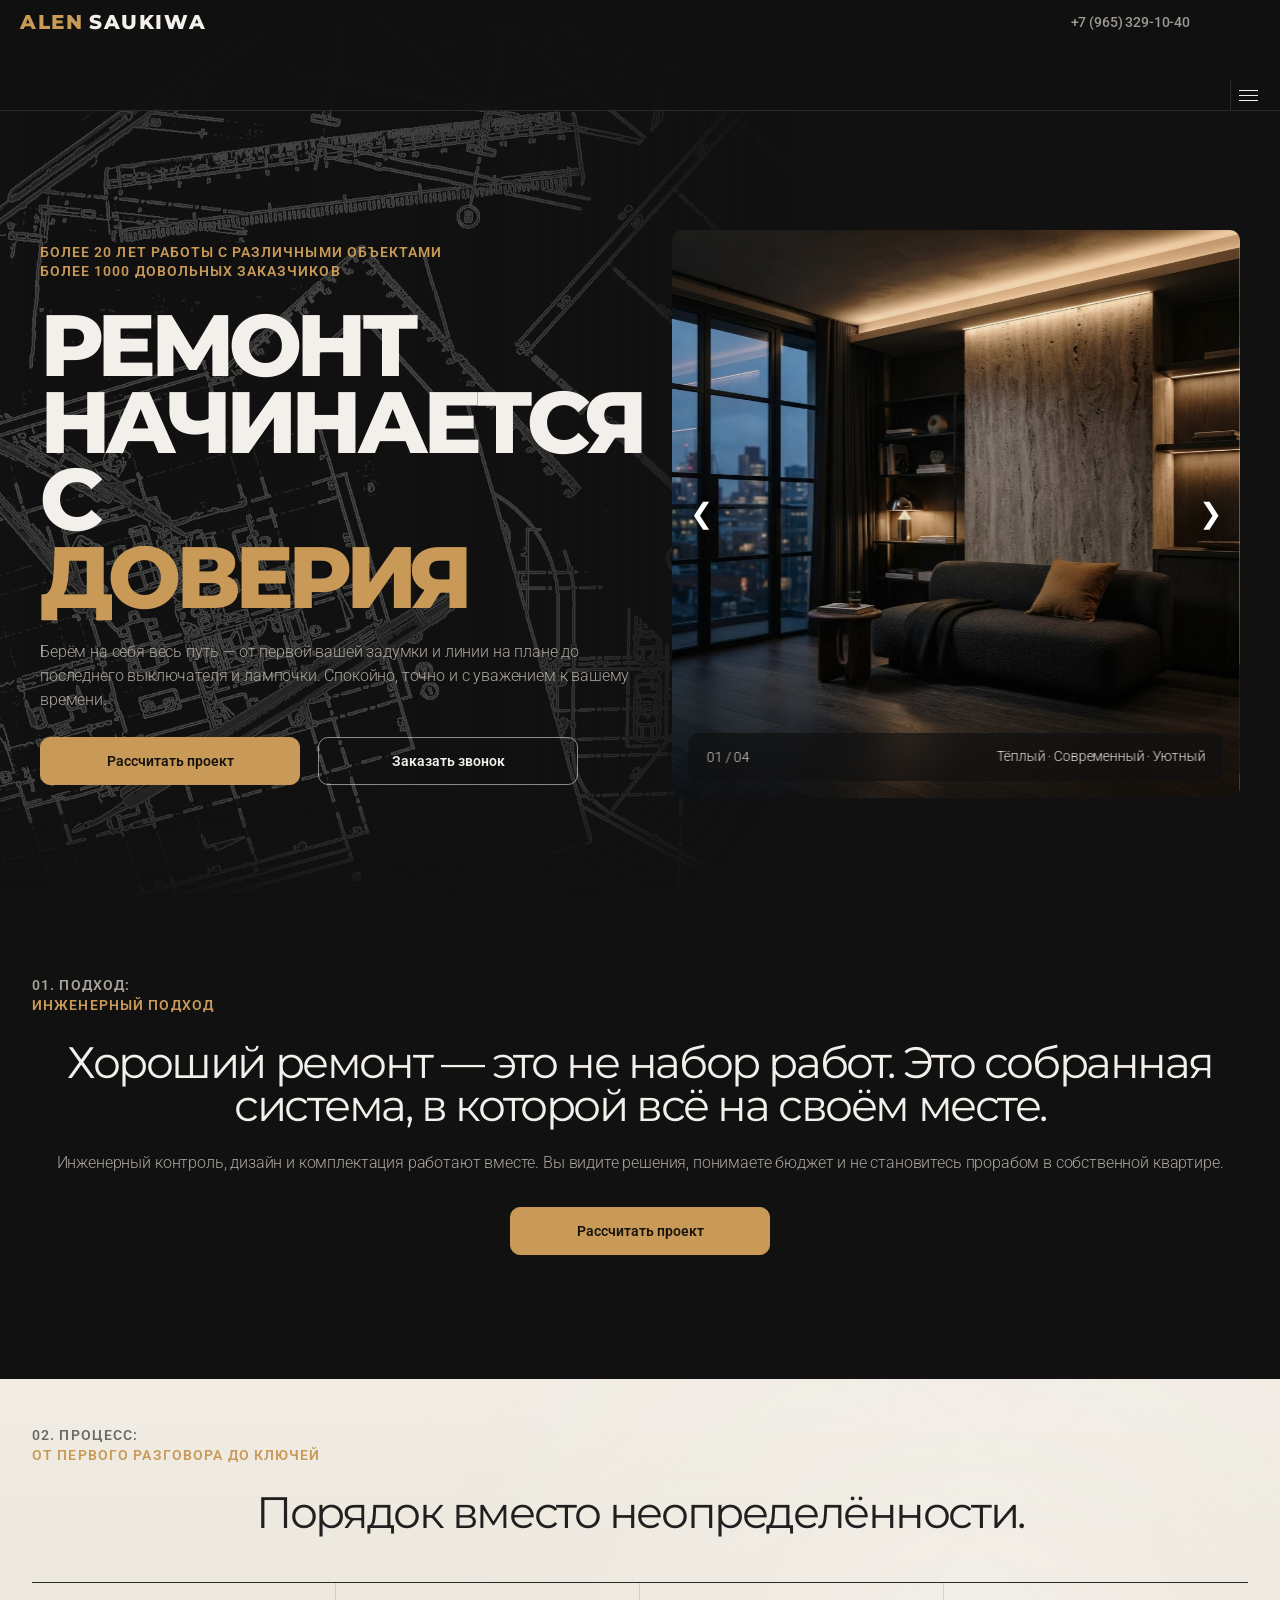
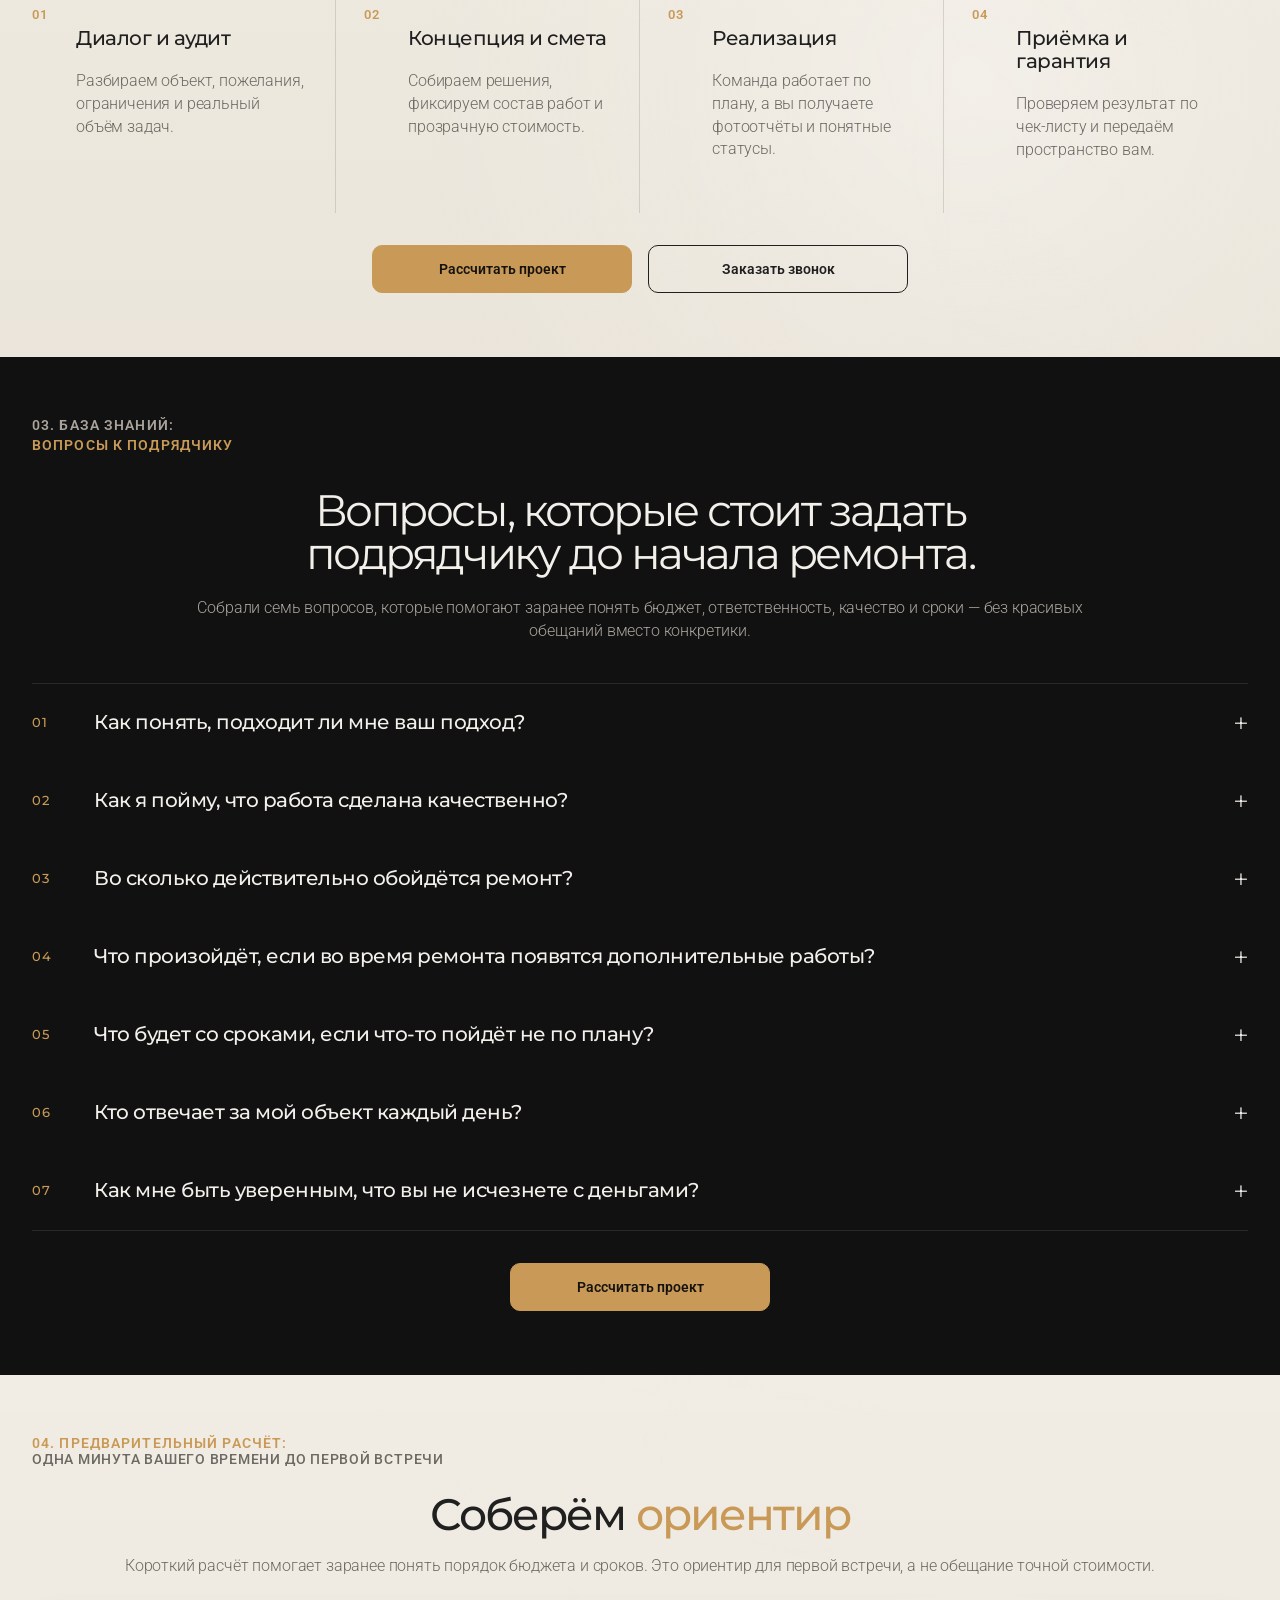
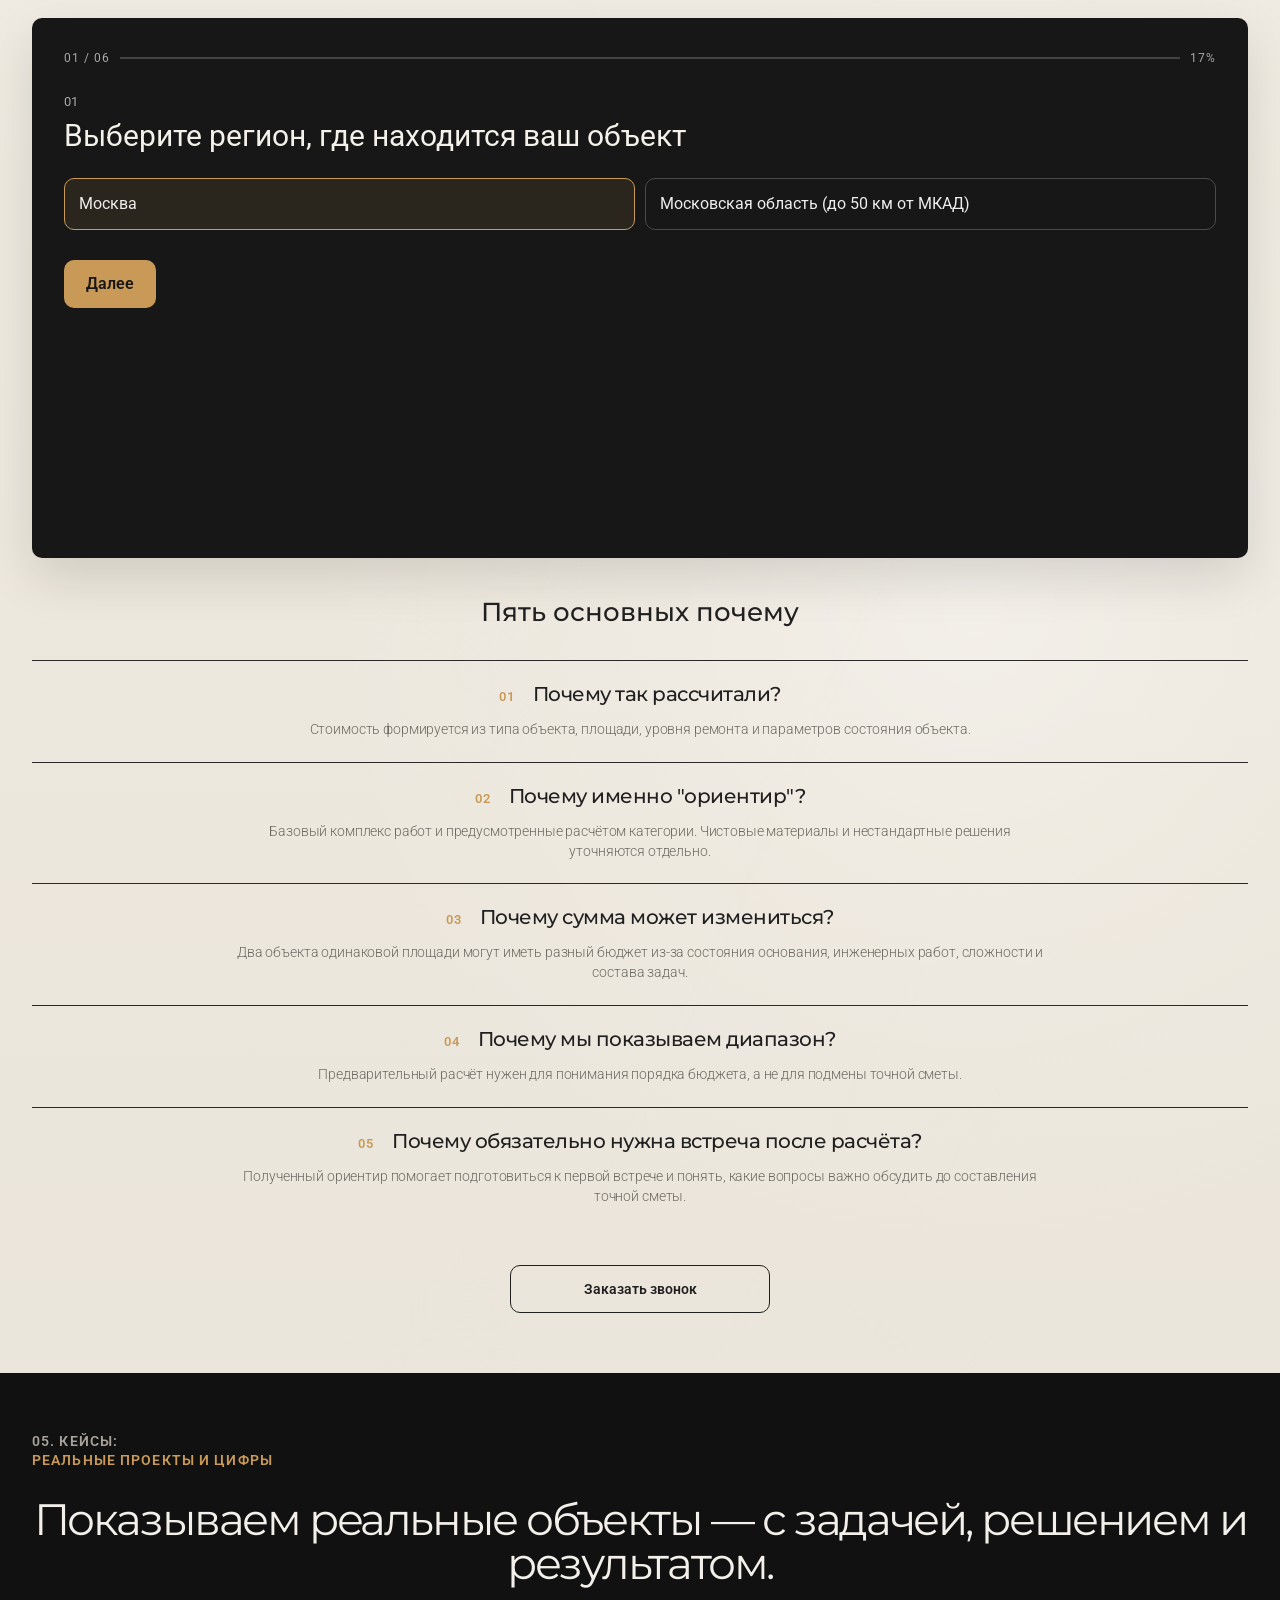
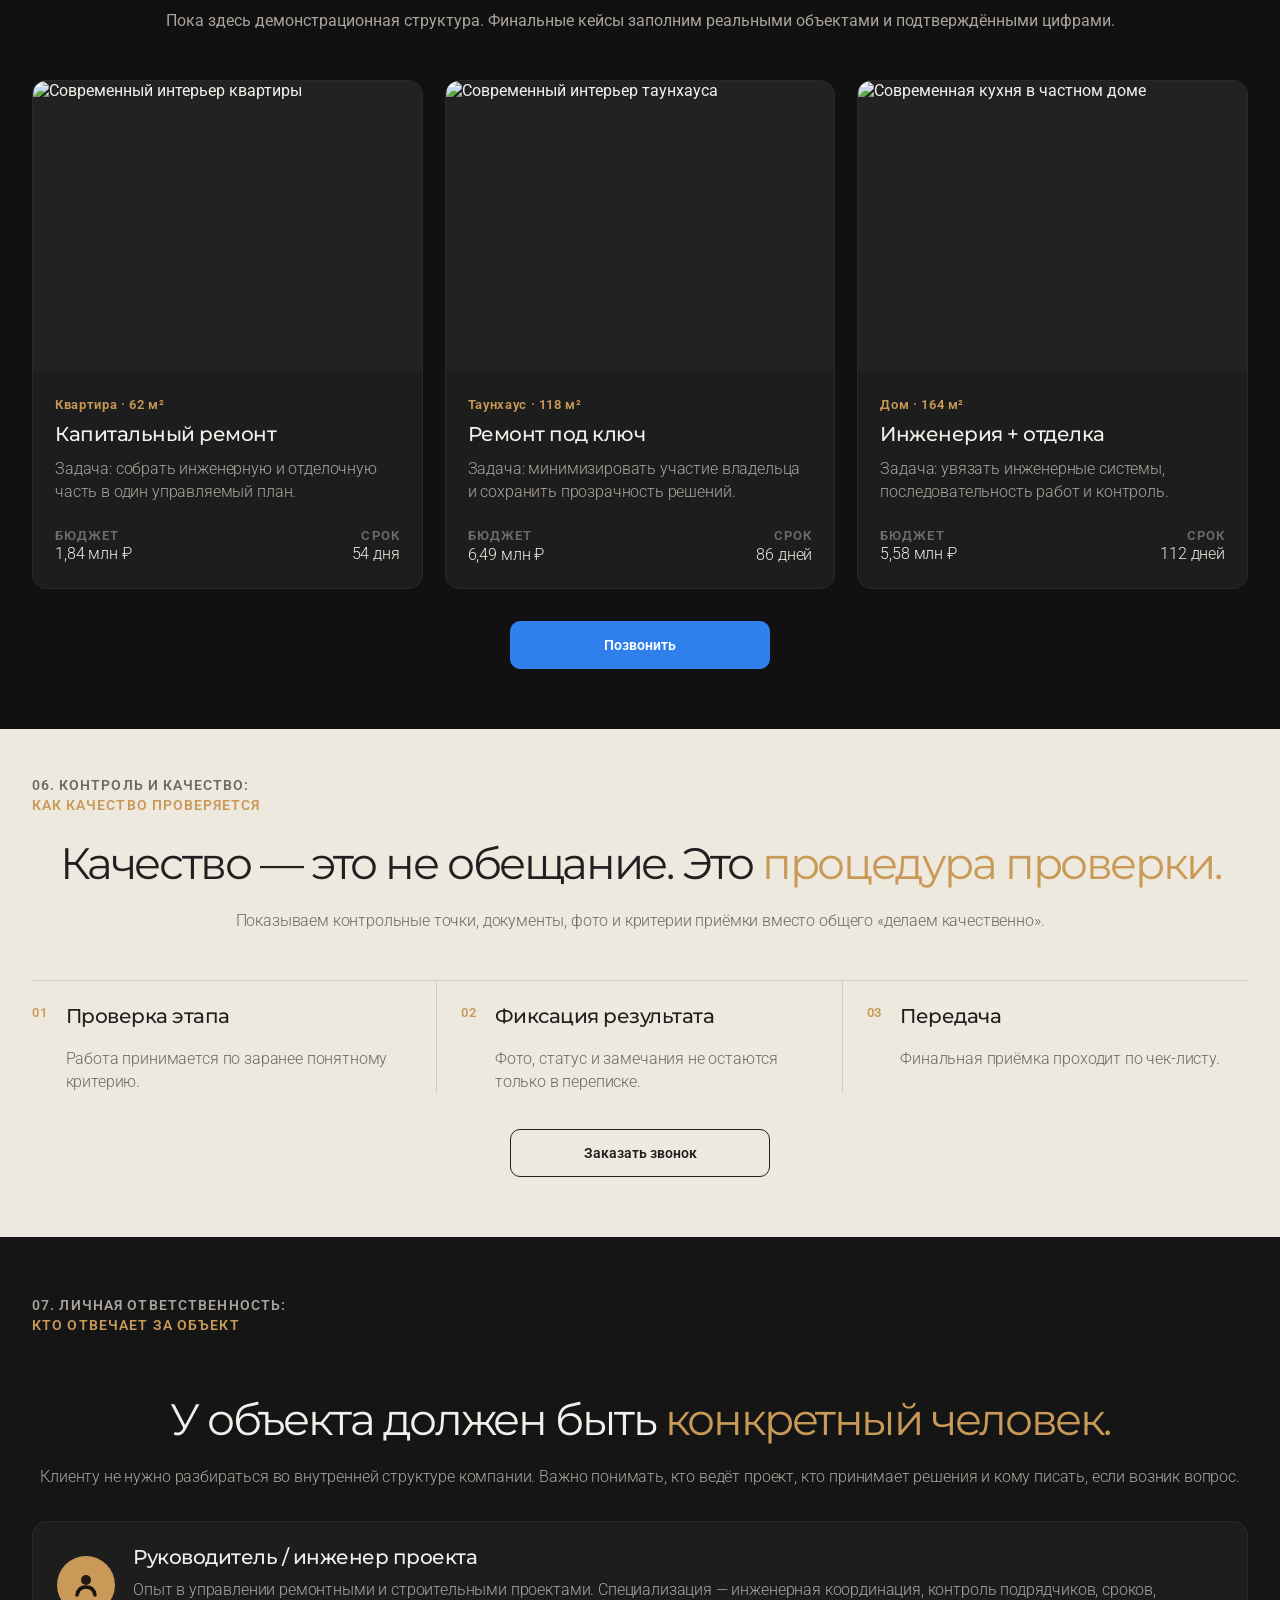
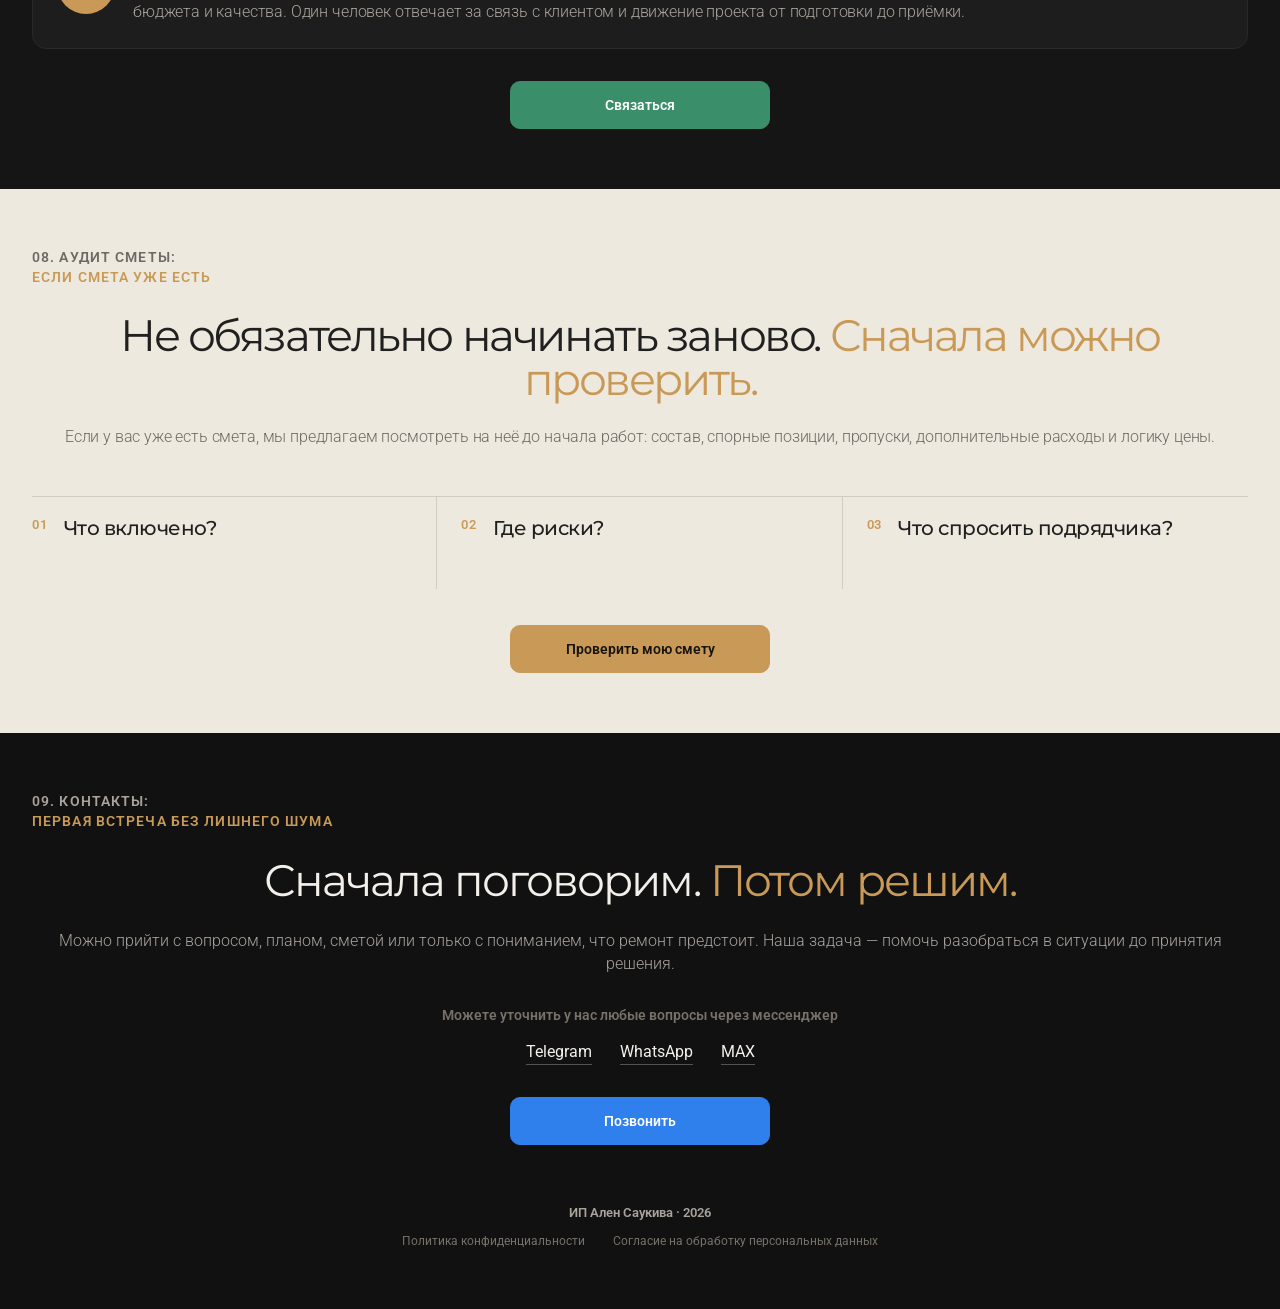
==== commit 38143539: "6th version" ====
--- a/index.html
+++ b/index.html
@@ -1,185 +1,173 @@
-<!doctype html>
+<!DOCTYPE html>
+
 <html lang="ru">
 <head>
-<meta charset="utf-8">
-<meta name="viewport" content="width=device-width, initial-scale=1">
+<meta charset="utf-8"/>
+<meta content="width=device-width, initial-scale=1" name="viewport"/>
 <title>ALENINDAHOUSE+ — Ремонт с инженерным подходом</title>
-<link rel="preconnect" href="https://fonts.googleapis.com">
-<link rel="preconnect" href="https://fonts.gstatic.com" crossorigin>
-<link href="https://fonts.googleapis.com/css2?family=Montserrat:wght@400;500;600;700;800&family=Roboto:wght@400;500;600;700&display=swap" rel="stylesheet">
-<link rel="stylesheet" href="styles.css">
+<link href="https://fonts.googleapis.com" rel="preconnect"/>
+<link crossorigin="" href="https://fonts.gstatic.com" rel="preconnect"/>
+<link href="https://fonts.googleapis.com/css2?family=Montserrat:wght@400;500;600;700;800&amp;family=Roboto:wght@400;500;600;700&amp;display=swap" rel="stylesheet"/>
+<link href="styles.css" rel="stylesheet"/>
 <script src="site-config.js"></script>
 </head>
 <body>
 <header class="site-header">
-  <div class="header-inner">
-    <a class="brand" href="#top" aria-label="ALEN SAUKIWA"><span class="brand-gold">ALEN</span><span class="brand-space">&nbsp;</span><span class="brand-light">SAUKIWA</span></a>
-    <button class="menu-toggle" id="menuToggle" type="button" aria-label="Открыть меню" aria-expanded="false" aria-controls="mainNav"><span></span><span></span><span></span></button>
-    <div class="menu-backdrop" id="menuBackdrop" aria-hidden="true"></div>
-    <nav class="main-nav" id="mainNav" aria-label="Основная навигация">
-      <a href="#approach-section">Подход</a><a href="#process-section">Процесс</a><a href="#knowledge">База знаний</a><a href="#calculation-section">Расчет</a><a href="#cases-section">Кейсы</a><a href="#quality-section">Контроль</a><a href="#audit-section">Аудит сметы</a><a href="#contacts-section">Контакты</a>
-    </nav>
-    <a class="header-phone" data-site-phone href="tel:+79653291040">+7 (965) 329-10-40</a><a class="header-mobile-call cta cta-call" data-site-phone-mobile href="tel:+79653291040">Позвонить</a>
-  </div>
+<div class="header-inner">
+<a aria-label="ALEN SAUKIWA" class="brand" href="#top"><span class="brand-gold">ALEN</span><span class="brand-space"> </span><span class="brand-light">SAUKIWA</span></a>
+<button aria-controls="mainNav" aria-expanded="false" aria-label="Открыть меню" class="menu-toggle" id="menuToggle" type="button"><span></span><span></span><span></span></button>
+<div aria-hidden="true" class="menu-backdrop" id="menuBackdrop"></div>
+<nav aria-label="Основная навигация" class="main-nav" id="mainNav">
+<a href="#block-01-anchor">Подход</a><a href="#block-02-anchor">Процесс</a><a href="#block-03-anchor">База знаний</a><a href="#block-04-anchor">Расчет</a><a href="#block-05-anchor">Кейсы</a><a href="#block-06-anchor">Контроль</a><a href="#block-07-anchor">Личность</a><a href="#block-08-anchor">Аудит сметы</a><a href="#block-09-anchor">Контакты</a>
+</nav>
+<a class="header-phone" data-site-phone="" href="tel:+79653291040">+7 (965) 329-10-40</a><a class="header-mobile-call cta cta-call" data-site-phone-mobile="" href="tel:+79653291040">Позвонить</a>
+</div>
 </header>
-
 <main class="hero" id="top">
-  <div class="hero-shell">
-    <section class="hero-copy">
-      <div class="approach"><strong>БОЛЕЕ 20 ЛЕТ РАБОТЫ С РАЗЛИЧНЫМИ ОБЪЕКТАМИ</strong><i class="approach-divider">|</i><strong>БОЛЕЕ 1000 ДОВОЛЬНЫХ ЗАКАЗЧИКОВ</strong></div>
-      <h1><span>РЕМОНТ</span><span>НАЧИНАЕТСЯ С</span><span class="accent-line">ДОВЕРИЯ</span></h1>
-      <p class="hero-description">Берём на себя весь путь — от первой вашей задумки и линии на плане до последнего выключателя и лампочки. Спокойно, точно и с уважением к вашему времени.</p>
-      <div class="hero-actions">
-        <a class="cta cta-primary" href="#calculation-section">Рассчитать проект</a>
-        <a class="cta cta-secondary cta-light-projects" href="#contacts-section">Заказать звонок</a>
-        <a class="cta cta-call hero-mobile-call" data-site-phone-mobile href="tel:+79653291040">Позвонить</a>
-      </div>
-    </section>
-
-    <section class="hero-media">
-      <div class="carousel">
-        <div class="slides" id="slides">
-          <article class="slide"><img class="slide-image image-1" src="assets/room-1.png" alt="Интерьер проекта 1"><div class="slide-overlay"><span class="slide-counter">01 / 04</span><span>Тёплый · Современный · Уютный</span></div></article>
-          <article class="slide"><img class="slide-image image-2" src="assets/room-2.jpg" alt="Интерьер проекта 2"><div class="slide-overlay"><span class="slide-counter">02 / 04</span><span>Светлый · Семейный · Функциональный</span></div></article>
-          <article class="slide"><img class="slide-image image-3" src="assets/room-3.jpg" alt="Интерьер проекта 3"><div class="slide-overlay"><span class="slide-counter">03 / 04</span><span>Классический · Тёплый · Фактурный</span></div></article>
-          <article class="slide"><img class="slide-image image-4" src="assets/room-4.jpg" alt="Интерьер проекта 4"><div class="slide-overlay"><span class="slide-counter">04 / 04</span><span>Спокойный · Натуральный · Домашний</span></div></article>
-        </div>
-        <button class="carousel-btn prev" id="prev" type="button" aria-label="Предыдущий слайд">❮</button>
-        <button class="carousel-btn next" id="next" type="button" aria-label="Следующий слайд">❯</button>
-      </div>
-
-    </section>
-  </div>
+<div class="hero-shell">
+<section class="hero-copy">
+<div class="approach"><strong>БОЛЕЕ 20 ЛЕТ РАБОТЫ С РАЗЛИЧНЫМИ ОБЪЕКТАМИ</strong><i aria-hidden="true" class="approach-divider"></i><strong>БОЛЕЕ 1000 ДОВОЛЬНЫХ ЗАКАЗЧИКОВ</strong></div>
+<h1><span>РЕМОНТ</span><span>НАЧИНАЕТСЯ С</span><span class="accent-line">ДОВЕРИЯ</span></h1>
+<p class="hero-description">Берём на себя весь путь — от первой вашей задумки и линии на плане до последнего выключателя и лампочки. Спокойно, точно и с уважением к вашему времени.</p>
+<div class="hero-actions">
+<a class="cta cta-primary" href="#calculation-section">Рассчитать проект</a>
+<a class="cta cta-secondary" href="#contacts-section">Заказать звонок</a>
+<a class="cta cta-call hero-mobile-call" data-site-phone-mobile="" href="tel:+79653291040">Позвонить</a>
+</div>
+</section>
+<section class="hero-media">
+<div class="carousel">
+<div class="slides" id="slides">
+<article class="slide"><img alt="Интерьер проекта 1" class="slide-image image-1" src="assets/room-1.png"/><div class="slide-overlay"><span class="slide-counter">01 / 04</span><span>Тёплый · Современный · Уютный</span></div></article>
+<article class="slide"><img alt="Интерьер проекта 2" class="slide-image image-2" src="assets/room-2.jpg"/><div class="slide-overlay"><span class="slide-counter">02 / 04</span><span>Светлый · Семейный · Функциональный</span></div></article>
+<article class="slide"><img alt="Интерьер проекта 3" class="slide-image image-3" src="assets/room-3.jpg"/><div class="slide-overlay"><span class="slide-counter">03 / 04</span><span>Классический · Тёплый · Фактурный</span></div></article>
+<article class="slide"><img alt="Интерьер проекта 4" class="slide-image image-4" src="assets/room-4.jpg"/><div class="slide-overlay"><span class="slide-counter">04 / 04</span><span>Спокойный · Натуральный · Домашний</span></div></article>
+</div>
+<button aria-label="Предыдущий слайд" class="carousel-btn prev" id="prev" type="button">❮</button>
+<button aria-label="Следующий слайд" class="carousel-btn next" id="next" type="button">❯</button>
+</div>
+</section>
+</div>
 </main>
-
 <!-- Shared engineering field: intentionally fixed so screens 01–03 can later feel like one continuous information field. -->
-<div class="engineering-field" aria-hidden="true"><img src="assets/engineering-linework.png" alt=""></div>
-
-<section class="approach-section" id="approach-section" aria-labelledby="approach-title">
-  <div class="approach-section-shell">
-    <div class="section-heading"><div class="section-index">01 <span>—</span> ПОДХОД</div><div class="approach-kicker">ИНЖЕНЕРНЫЙ ПОДХОД</div></div>
-    <div class="approach-content">
-      <div class="approach-copy">
-          <h2 id="approach-title">Хороший ремонт — это не набор работ. Это собранная система, в которой всё на своём месте.</h2>
-        <div class="approach-info">
-          <p>Инженерный контроль, дизайн и комплектация работают вместе. Вы видите решения, понимаете бюджет и не становитесь прорабом в собственной квартире.</p>
-        </div>
-        <a class="cta cta-primary approach-cta" href="#calculation-section">Рассчитать проект</a>
-      </div>
-    </div>
-  </div>
-</section>
-
-<section class="process-section" id="process-section" aria-labelledby="process-title">
-  <div class="process-shell">
-    <div class="process-head">
-      <div class="section-heading process-heading"><div class="section-index">02 <span>—</span> ПРОЦЕСС</div><div class="process-kicker">ОТ ПЕРВОГО РАЗГОВОРА ДО КЛЮЧЕЙ</div></div>
-    </div>
-    <div class="process-content">
-      <h2 id="process-title">Порядок вместо неопределённости.</h2>
-    <div class="process-list">
-      <article class="process-item"><div class="process-num">01</div><div><h3>Диалог и аудит</h3><p>Разбираем объект, пожелания, ограничения и реальный объём задач.</p></div></article>
-      <article class="process-item"><div class="process-num">02</div><div><h3>Концепция и смета</h3><p>Собираем решения, фиксируем состав работ и прозрачную стоимость.</p></div></article>
-      <article class="process-item"><div class="process-num">03</div><div><h3>Реализация</h3><p>Команда работает по плану, а вы получаете фотоотчёты и понятные статусы.</p></div></article>
-      <article class="process-item"><div class="process-num">04</div><div><h3>Приёмка и гарантия</h3><p>Проверяем результат по чек-листу и передаём пространство вам.</p></div></article>
-    </div>
-    </div>
-    <div class="process-cta-wrap"><a class="cta cta-primary" href="#calculation-section">Рассчитать проект</a>
-<a class="cta cta-call process-call-cta" href="#contacts-section">Заказать звонок</a></div>
-  </div>
-</section>
-
-
-<section id="knowledge" class="screen screen-04 knowledge-screen">
-  <div class="knowledge-shell">
-    <div class="section-heading">
-      <div class="section-index">03 — БАЗА ЗНАНИЙ</div>
-      <div class="generic-kicker">ВОПРОСЫ К ПОДРЯДЧИКУ</div>
-    </div>
-
-    <div class="knowledge-content">
-      <h2 id="knowledge-main-title" class="knowledge-main-title">Вопросы, которые стоит задать подрядчику до начала ремонта.</h2>
-
-      <p class="knowledge-intro">
+<div aria-hidden="true" class="engineering-field"><img alt="" src="assets/engineering-linework.png"/></div>
+<section aria-labelledby="approach-title" class="approach-section" id="approach-section">
+<div class="approach-section-shell">
+<div class="section-heading"><div class="section-index" id="block-01-anchor">01. ПОДХОД:</div><div class="approach-kicker">ИНЖЕНЕРНЫЙ ПОДХОД</div></div>
+<div class="approach-content">
+<div class="approach-copy">
+<h2 id="approach-title">Хороший ремонт — это не набор работ. Это собранная система, в которой всё на своём месте.</h2>
+<div class="approach-info">
+<p>Инженерный контроль, дизайн и комплектация работают вместе. Вы видите решения, понимаете бюджет и не становитесь прорабом в собственной квартире.</p>
+</div>
+<a class="cta cta-primary approach-cta" href="#calculation-section">Рассчитать проект</a>
+</div>
+</div>
+</div>
+</section>
+<section aria-labelledby="process-title" class="process-section" id="process-section">
+<div class="process-shell">
+<div class="process-head">
+<div class="section-heading process-heading"><div class="section-index" id="block-02-anchor">02. ПРОЦЕСС:</div><div class="process-kicker">ОТ ПЕРВОГО РАЗГОВОРА ДО КЛЮЧЕЙ</div></div>
+</div>
+<div class="process-content">
+<h2 id="process-title">Порядок вместо неопределённости.</h2>
+<div class="process-list">
+<article class="process-item"><div class="process-num">01</div><div><h3>Диалог и аудит</h3><p>Разбираем объект, пожелания, ограничения и реальный объём задач.</p></div></article>
+<article class="process-item"><div class="process-num">02</div><div><h3>Концепция и смета</h3><p>Собираем решения, фиксируем состав работ и прозрачную стоимость.</p></div></article>
+<article class="process-item"><div class="process-num">03</div><div><h3>Реализация</h3><p>Команда работает по плану, а вы получаете фотоотчёты и понятные статусы.</p></div></article>
+<article class="process-item"><div class="process-num">04</div><div><h3>Приёмка и гарантия</h3><p>Проверяем результат по чек-листу и передаём пространство вам.</p></div></article>
+</div>
+</div>
+<div class="process-cta-wrap"><a class="cta cta-primary" href="#calculation-section">Рассчитать проект</a>
+<a class="cta cta-secondary cta-light-projects process-call-cta" href="#contacts-section">Заказать звонок</a></div>
+</div>
+</section>
+<section class="screen screen-04 knowledge-screen" id="knowledge">
+<div class="knowledge-shell">
+<div class="section-heading">
+<div class="section-index" id="block-03-anchor">03. БАЗА ЗНАНИЙ:</div>
+<div class="generic-kicker">ВОПРОСЫ К ПОДРЯДЧИКУ</div>
+</div>
+<div class="knowledge-content">
+<h2 class="knowledge-main-title" id="knowledge-main-title">Вопросы, которые стоит задать подрядчику до начала ремонта.</h2>
+<p class="knowledge-intro">
         Собрали семь вопросов, которые помогают заранее понять бюджет, ответственность, качество и сроки — без красивых обещаний вместо конкретики.
       </p>
-
-      <div class="knowledge-accordion" data-accordion="knowledge">
-          <div class="knowledge-item">
-            <button class="knowledge-question" type="button" aria-expanded="false">
-              <span class="knowledge-number" aria-hidden="true">01</span>
-              <span class="knowledge-question-text">Как понять, подходит ли мне ваш подход?</span>
-              <span class="knowledge-plus" aria-hidden="true">+</span>
-            </button>
-            <div class="knowledge-answer" hidden>
-              <div class="knowledge-answer-inner">Мы показываем не обещания, а конкретные условия работы: прозрачный расчёт, договор, гарантию и реальные проекты с цифрами. Вы можете сравнить нашу смету с предложениями других подрядчиков, а перед началом работ воспользоваться бесплатным замером и аудитом вашей сметы.</div>
-            </div>
-          <div class="knowledge-item">
-            <button class="knowledge-question" type="button" aria-expanded="false">
-              <span class="knowledge-number" aria-hidden="true">02</span>
-              <span class="knowledge-question-text">Как я пойму, что работа сделана качественно?</span>
-              <span class="knowledge-plus" aria-hidden="true">+</span>
-            </button>
-            <div class="knowledge-answer" hidden>
-              <div class="knowledge-answer-inner">Качество контролируется не только в конце ремонта. Мы используем контрольные точки, чек-листы и фотоотчёты, а работы принимаются поэтапно. Вы понимаете, что именно проверяется и по каким критериям принимается каждый этап.</div>
-            </div>
-          <div class="knowledge-item">
-            <button class="knowledge-question" type="button" aria-expanded="false">
-              <span class="knowledge-number" aria-hidden="true">03</span>
-              <span class="knowledge-question-text">Во сколько действительно обойдётся ремонт?</span>
-              <span class="knowledge-plus" aria-hidden="true">+</span>
-            </button>
-            <div class="knowledge-answer" hidden>
-              <div class="knowledge-answer-inner">Мы показываем не одну условную цифру, а ориентировочный диапазон стоимости с расшифровкой. В расчёт включаем всё, что можем определить по объекту на этапе оценки. Если в процессе обнаруживаются скрытые работы, сначала объясняем их причину и стоимость и только после согласования приступаем к выполнению.</div>
-            </div>
-          <div class="knowledge-item">
-            <button class="knowledge-question" type="button" aria-expanded="false">
-              <span class="knowledge-number" aria-hidden="true">04</span>
-              <span class="knowledge-question-text">Что произойдёт, если во время ремонта появятся дополнительные работы?</span>
-              <span class="knowledge-plus" aria-hidden="true">+</span>
-            </button>
-            <div class="knowledge-answer" hidden>
-              <div class="knowledge-answer-inner">Никаких неожиданных работ без согласования. Если возникает необходимость что-то изменить или добавить, мы объясняем причину, рассчитываем стоимость и согласовываем её с вами до выполнения. Сначала понятно, что и зачем делаем, — потом приступаем к работе.</div>
-            </div>
-          <div class="knowledge-item">
-            <button class="knowledge-question" type="button" aria-expanded="false">
-              <span class="knowledge-number" aria-hidden="true">05</span>
-              <span class="knowledge-question-text">Что будет со сроками, если что-то пойдёт не по плану?</span>
-              <span class="knowledge-plus" aria-hidden="true">+</span>
-            </button>
-            <div class="knowledge-answer" hidden>
-              <div class="knowledge-answer-inner">Сроки фиксируются в договоре, а выполнение контролируется по плану-графику и контрольным точкам. Если возникает отклонение, мы стараемся выявить его заранее и сообщаем вам об изменениях до того, как они повлияют на дальнейший ход работ.</div>
-            </div>
-          <div class="knowledge-item">
-            <button class="knowledge-question" type="button" aria-expanded="false">
-              <span class="knowledge-number" aria-hidden="true">06</span>
-              <span class="knowledge-question-text">Кто отвечает за мой объект каждый день?</span>
-              <span class="knowledge-plus" aria-hidden="true">+</span>
-            </button>
-            <div class="knowledge-answer" hidden>
-              <div class="knowledge-answer-inner">За объект отвечает инженер проекта — один человек, который координирует работу и остаётся вашим основным контактным лицом. Он принимает решения в рамках проекта, фиксирует вопросы и контролирует их решение. Вы всегда знаете, к кому обратиться.</div>
-            </div>
-          <div class="knowledge-item">
-            <button class="knowledge-question" type="button" aria-expanded="false">
-              <span class="knowledge-number" aria-hidden="true">07</span>
-              <span class="knowledge-question-text">Как мне быть уверенным, что вы не исчезнете с деньгами?</span>
-              <span class="knowledge-plus" aria-hidden="true">+</span>
-            </button>
-            <div class="knowledge-answer" hidden>
-              <div class="knowledge-answer-inner">Мы работаем по официальному договору и без полной предоплаты: оплата производится после приёмки соответствующего этапа. У компании 11 лет опыта, более 300 реализованных объектов и реальные отзывы клиентов.</div>
-            </div>
-      </div>
-
-      <div class="knowledge-cta">
-        <a class="cta cta-primary" href="#calculation-section">Рассчитать проект</a>
-      </div>
-    </div>
-  </div>
-</section>
-
-<section class="s04" id="calculation-section" aria-labelledby="calculation-title">
+<div class="knowledge-accordion" data-accordion="knowledge">
+<div class="knowledge-item">
+<button aria-expanded="false" class="knowledge-question" type="button">
+<span aria-hidden="true" class="knowledge-number">01</span>
+<span class="knowledge-question-text">Как понять, подходит ли мне ваш подход?</span>
+<span aria-hidden="true" class="knowledge-plus">+</span>
+</button>
+<div class="knowledge-answer" hidden="">
+<div class="knowledge-answer-inner">Мы показываем не обещания, а конкретные условия работы: прозрачный расчёт, договор, гарантию и реальные проекты с цифрами. Вы можете сравнить нашу смету с предложениями других подрядчиков, а перед началом работ воспользоваться бесплатным замером и аудитом вашей сметы.</div>
+</div>
+<div class="knowledge-item">
+<button aria-expanded="false" class="knowledge-question" type="button">
+<span aria-hidden="true" class="knowledge-number">02</span>
+<span class="knowledge-question-text">Как я пойму, что работа сделана качественно?</span>
+<span aria-hidden="true" class="knowledge-plus">+</span>
+</button>
+<div class="knowledge-answer" hidden="">
+<div class="knowledge-answer-inner">Качество контролируется не только в конце ремонта. Мы используем контрольные точки, чек-листы и фотоотчёты, а работы принимаются поэтапно. Вы понимаете, что именно проверяется и по каким критериям принимается каждый этап.</div>
+</div>
+<div class="knowledge-item">
+<button aria-expanded="false" class="knowledge-question" type="button">
+<span aria-hidden="true" class="knowledge-number">03</span>
+<span class="knowledge-question-text">Во сколько действительно обойдётся ремонт?</span>
+<span aria-hidden="true" class="knowledge-plus">+</span>
+</button>
+<div class="knowledge-answer" hidden="">
+<div class="knowledge-answer-inner">Мы показываем не одну условную цифру, а ориентировочный диапазон стоимости с расшифровкой. В расчёт включаем всё, что можем определить по объекту на этапе оценки. Если в процессе обнаруживаются скрытые работы, сначала объясняем их причину и стоимость и только после согласования приступаем к выполнению.</div>
+</div>
+<div class="knowledge-item">
+<button aria-expanded="false" class="knowledge-question" type="button">
+<span aria-hidden="true" class="knowledge-number">04</span>
+<span class="knowledge-question-text">Что произойдёт, если во время ремонта появятся дополнительные работы?</span>
+<span aria-hidden="true" class="knowledge-plus">+</span>
+</button>
+<div class="knowledge-answer" hidden="">
+<div class="knowledge-answer-inner">Никаких неожиданных работ без согласования. Если возникает необходимость что-то изменить или добавить, мы объясняем причину, рассчитываем стоимость и согласовываем её с вами до выполнения. Сначала понятно, что и зачем делаем, — потом приступаем к работе.</div>
+</div>
+<div class="knowledge-item">
+<button aria-expanded="false" class="knowledge-question" type="button">
+<span aria-hidden="true" class="knowledge-number">05</span>
+<span class="knowledge-question-text">Что будет со сроками, если что-то пойдёт не по плану?</span>
+<span aria-hidden="true" class="knowledge-plus">+</span>
+</button>
+<div class="knowledge-answer" hidden="">
+<div class="knowledge-answer-inner">Сроки фиксируются в договоре, а выполнение контролируется по плану-графику и контрольным точкам. Если возникает отклонение, мы стараемся выявить его заранее и сообщаем вам об изменениях до того, как они повлияют на дальнейший ход работ.</div>
+</div>
+<div class="knowledge-item">
+<button aria-expanded="false" class="knowledge-question" type="button">
+<span aria-hidden="true" class="knowledge-number">06</span>
+<span class="knowledge-question-text">Кто отвечает за мой объект каждый день?</span>
+<span aria-hidden="true" class="knowledge-plus">+</span>
+</button>
+<div class="knowledge-answer" hidden="">
+<div class="knowledge-answer-inner">За объект отвечает инженер проекта — один человек, который координирует работу и остаётся вашим основным контактным лицом. Он принимает решения в рамках проекта, фиксирует вопросы и контролирует их решение. Вы всегда знаете, к кому обратиться.</div>
+</div>
+<div class="knowledge-item">
+<button aria-expanded="false" class="knowledge-question" type="button">
+<span aria-hidden="true" class="knowledge-number">07</span>
+<span class="knowledge-question-text">Как мне быть уверенным, что вы не исчезнете с деньгами?</span>
+<span aria-hidden="true" class="knowledge-plus">+</span>
+</button>
+<div class="knowledge-answer" hidden="">
+<div class="knowledge-answer-inner">Мы работаем по официальному договору и без полной предоплаты: оплата производится после приёмки соответствующего этапа. У компании 11 лет опыта, более 300 реализованных объектов и реальные отзывы клиентов.</div>
+</div>
+</div>
+<div class="knowledge-cta">
+<a class="cta cta-primary" href="#calculation-section">Рассчитать проект</a>
+</div>
+</div>
+</div>
+</div></div></div></div></div></div></div></section>
+<section aria-labelledby="calculation-title" class="s04" id="calculation-section">
 <div class="wrap">
-<div class="eyebrow"><span class="eyebrow-number">04</span><span class="eyebrow-separator">—</span><span>ПРЕДВАРИТЕЛЬНЫЙ РАСЧЁТ</span></div>
+<div class="eyebrow"><span class="eyebrow-number" id="block-04-anchor">04. ПРЕДВАРИТЕЛЬНЫЙ РАСЧЁТ:</span></div>
 <div class="section-lead">ОДНА МИНУТА ВАШЕГО ВРЕМЕНИ ДО ПЕРВОЙ ВСТРЕЧИ</div>
 <h1 id="calculation-title">Соберём <span style="color:var(--gold)">ориентир</span></h1>
 <p class="intro">Короткий расчёт помогает заранее понять порядок бюджета и сроков. Это ориентир для первой встречи, а не обещание точной стоимости.</p>
@@ -189,8 +177,8 @@
 <div id="qb"></div>
 <div class="result" id="result">
 <div class="rk">Предварительный ориентир</div><div class="disc">* Расчёт бесплатный и ни к чему вас не обязывает.</div><div class="price" id="price">от 0 ₽</div><div class="meta" id="meta"></div>
-<div class="note">Это предварительный ориентир. Точная стоимость зависит от состояния объекта, состава работ, инженерии и выбранных решений.</div><button class="included-link" type="button">Что входит в эти цифры?</button><div id="included" class="included" hidden><strong>В расчёт пока заложены:</strong><ul><li>работы по выбранному типу ремонта;</li><li>базовые инженерные и подготовительные работы;</li><li>ориентир по стоимости на 1 м²;</li><li>диапазон, учитывающий неопределённость предварительной оценки.</li></ul><p>Финальная смета формируется после уточнения состояния объекта, состава работ и выбранных материалов.</p></div>
-<div class="result-actions"><button class="next" type="button">Заказать звонок</button><button class="back" type="button" data-calc-reset>Новый расчёт</button></div>
+<div class="note">Это предварительный ориентир. Точная стоимость зависит от состояния объекта, состава работ, инженерии и выбранных решений.</div><button class="included-link" type="button">Что входит в эти цифры?</button><div class="included" hidden="" id="included"><strong>В расчёт пока заложены:</strong><ul><li>работы по выбранному типу ремонта;</li><li>базовые инженерные и подготовительные работы;</li><li>ориентир по стоимости на 1 м²;</li><li>диапазон, учитывающий неопределённость предварительной оценки.</li></ul><p>Финальная смета формируется после уточнения состояния объекта, состава работ и выбранных материалов.</p></div>
+<div class="result-actions"><button class="next" type="button">Заказать звонок</button><button class="back" data-calc-reset="" type="button">Новый расчёт</button></div>
 </div></div>
 <aside class="trust">
 <h2>Пять основных почему</h2>
@@ -202,132 +190,132 @@
 </aside>
 </div>
 <div class="s04-projects-cta">
-  <a class="cta cta-secondary cta-light-projects" href="#contacts-section">Заказать звонок</a>
-</div>
-</section>
-
-<div class="calc04-modal" id="calc04Modal" role="dialog" aria-modal="true" aria-labelledby="calc04ModalTitle">
-  <div class="calc04-modal-card">
-    <button class="calc04-modal-close" id="calc04ModalClose" type="button" aria-label="Закрыть">×</button>
-    <h3 id="calc04ModalTitle">Оставить заявку</h3>
-    <p>Модальное окно готово к подключению формы заявки. На этом этапе это визуальная проверка взаимодействия.</p>
-    <button class="next" type="button" id="calc04ModalClose2">Закрыть</button>
-  </div>
-</div>
-
-
-
-<section class="section-dark cases-section" id="cases-section" aria-labelledby="cases-title">
-  <div class="generic-shell">
-    <div class="section-heading">
-      <div class="section-index">05 <span>—</span> КЕЙСЫ</div>
-      <div class="generic-kicker">РЕАЛЬНЫЕ ПРОЕКТЫ И ЦИФРЫ</div>
-    </div>
-    <div class="generic-head">
-      <h2 id="cases-title">Показываем реальные объекты — с задачей, решением и результатом.</h2>
-      <p>Пока здесь демонстрационная структура. Финальные кейсы заполним реальными объектами и подтверждёнными цифрами.</p>
-    </div>
-    <div class="case-grid">
-      <article class="case-card">
-        <div class="case-visual"><img src="https://ik.imagekit.io/ijsd2xvnc/Inhaus/caroline-badran-eroVX2UFNK4-unsplash.jpg?updatedAt=1772076858918" alt="Современный интерьер квартиры"></div>
-        <div class="case-data"><span>Квартира · 62 м²</span><strong>Капитальный ремонт</strong><p>Задача: собрать инженерную и отделочную часть в один управляемый план.</p><div><b>Бюджет</b><b>Срок</b></div><div><span>1,84 млн ₽</span><span>54 дня</span></div></div>
-      </article>
-      <article class="case-card">
-        <div class="case-visual"><img src="https://r2.storagewhise.eu/brusselssothebysinternationalrealty/Pictures/6362810/1920/e34730ce7c484aada151c10ec6be4e32.jpg" alt="Современный интерьер таунхауса"></div>
-        <div class="case-data"><span>Таунхаус · 118 м²</span><strong>Ремонт под ключ</strong><p>Задача: минимизировать участие владельца и сохранить прозрачность решений.</p><div><b>Бюджет</b><b>Срок</b></div><div><span>6,49 млн ₽</span><span>86 дней</span></div></div>
-      </article>
-      <article class="case-card">
-        <div class="case-visual"><img src="https://images-listings.coldwellbanker.com/HARMLS/72/32/59/59/_P/72325959_P07.jpg?width=1024" alt="Современная кухня в частном доме"></div>
-        <div class="case-data"><span>Дом · 164 м²</span><strong>Инженерия + отделка</strong><p>Задача: увязать инженерные системы, последовательность работ и контроль.</p><div><b>Бюджет</b><b>Срок</b></div><div><span>5,58 млн ₽</span><span>112 дней</span></div></div>
-      </article>
-    </div>
-    <div class="cases-cta-wrap"><a class="cta cta-call cases-call-cta" href="tel:+79653291040">Позвонить</a></div>
-  </div>
-</section>
-
-<section class="section-light quality-section" id="quality-section" aria-labelledby="quality-title">
-  <div class="quality-shell">
-    <div class="quality-head">
-      <div class="section-heading quality-heading">
-        <div class="section-index">06 <span>—</span> КОНТРОЛЬ / КАЧЕСТВО</div>
-        <div class="quality-kicker">КАК КАЧЕСТВО ПРОВЕРЯЕТСЯ</div>
-      </div>
-    </div>
-    <div class="quality-content">
-      <h2 id="quality-title">Качество — это не обещание. Это <span class="gold-text">процедура проверки.</span></h2>
-      <p class="quality-description">Показываем контрольные точки, документы, фото и критерии приёмки вместо общего «делаем качественно».</p>
-    </div>
-    <div class="quality-list">
-      <article class="quality-item"><div class="quality-num">01</div><div><h3>Проверка этапа</h3><p>Работа принимается по заранее понятному критерию.</p></div></article>
-      <article class="quality-item"><div class="quality-num">02</div><div><h3>Фиксация результата</h3><p>Фото, статус и замечания не остаются только в переписке.</p></div></article>
-      <article class="quality-item"><div class="quality-num">03</div><div><h3>Передача</h3><p>Финальная приёмка проходит по чек-листу.</p></div></article>
-    </div>
-    <div class="quality-cta-wrap"><a class="cta cta-call quality-call-cta" href="#contacts-section">Заказать звонок</a></div>
-  </div>
-</section>
-
-<section class="section-dark responsibility-section" id="responsibility-section" aria-labelledby="responsibility-title">
-  <div class="generic-shell">
-    <div class="section-heading"><div class="section-index">07 <span>—</span> ЛИЧНОСТЬ / ОТВЕТСТВЕННОСТЬ</div><div class="generic-kicker">КТО ОТВЕЧАЕТ ЗА ОБЪЕКТ</div></div>
-    <div class="responsibility-layout">
-  <div class="responsibility-copy">
-    <h2 id="responsibility-title">У объекта должен быть <span class="accent-line">конкретный человек.</span></h2>
-    <p>Клиенту не нужно разбираться во внутренней структуре компании. Важно понимать, кто ведёт проект, кто принимает решения и кому писать, если возник вопрос.</p>
-  </div>
-  <div class="person-card">
-    <div class="person-avatar" aria-hidden="true">
-      <svg viewBox="0 0 64 64" role="img" aria-label="Аватар руководителя проекта">
-        <circle cx="32" cy="22" r="10" fill="currentColor" opacity=".95"/>
-        <path d="M14 52c1.8-10.4 8.1-16 18-16s16.2 5.6 18 16" fill="none" stroke="currentColor" stroke-width="7" stroke-linecap="round"/>
-      </svg>
-    </div>
-    <div>
-      <strong>Руководитель / инженер проекта</strong>
-      <span>Опыт в управлении ремонтными и строительными проектами. Специализация — инженерная координация, контроль подрядчиков, сроков, бюджета и качества. Один человек отвечает за связь с клиентом и движение проекта от подготовки до приёмки.</span>
-    </div>
-  </div>
-  <a class="cta cta-primary responsibility-contact-cta" href="#contacts-section">Связаться</a>
-</div>
-  </div>
-</section>
-
-<section class="section-light audit-section" id="audit-section" aria-labelledby="audit-title">
-  <div class="generic-shell audit-shell">
-    <div class="section-heading">
-      <div class="section-index dark">08 <span>—</span> АУДИТ СМЕТЫ</div>
-      <div class="generic-kicker gold">ЕСЛИ СМЕТА УЖЕ ЕСТЬ</div>
-    </div>
-    <div class="audit-content">
-      <h2 id="audit-title">Не обязательно начинать заново. <span class="gold-text">Сначала можно проверить.</span></h2>
-      <p>Если у вас уже есть смета, мы предлагаем посмотреть на неё до начала работ: состав, спорные позиции, пропуски, дополнительные расходы и логику цены.</p>
-      <div class="audit-points" aria-label="Что проверяем в смете">
-        <div class="audit-point"><span>01</span><strong>Что включено?</strong></div>
-        <div class="audit-point"><span>02</span><strong>Где риски?</strong></div>
-        <div class="audit-point"><span>03</span><strong>Что спросить подрядчика?</strong></div>
-      </div>
-      <div class="audit-cta-wrap"><a class="cta cta-primary" href="#contacts-section">Проверить мою смету</a></div>
-    </div>
-  </div>
-</section>
-
-<section class="section-dark contacts-section" id="contacts-section" aria-labelledby="contacts-title">
-  <div class="generic-shell contacts-layout">
-    <div class="section-heading"><div class="section-index">09 <span>—</span> КОНТАКТЫ</div><div class="generic-kicker">ПЕРВАЯ ВСТРЕЧА БЕЗ ЛИШНЕГО ШУМА</div></div>
-    <div class="contacts-main"><h2 id="contacts-title">Сначала поговорим. <span class="accent-line">Потом решим.</span></h2><p>Можно прийти с вопросом, планом, сметой или только с пониманием, что ремонт предстоит. Наша задача — помочь разобраться в ситуации до принятия решения.</p><div class="contact-actions"><a class="cta cta-primary cta-call" href="#">Заказать звонок</a><a class="cta cta-secondary" href="#audit-section">Проверить смету</a></div></div>
-    <div class="contact-meta">
-      <span class="contact-meta-label">Телефон</span>
-      <a class="contact-phone" href="tel:+74951234567">+7 (495) 123-45-67</a>
-      <div class="contact-messengers">
-        <a class="messenger tg" href="#" aria-label="Telegram"><svg viewBox="0 0 24 24"><path d="M21.7 4.3 18.6 19c-.2 1-1 1.3-1.8.8l-4.9-3.6-2.4 2.3c-.3.3-.5.5-1 .5l.4-5.1 9.3-8.4c.4-.4-.1-.6-.6-.2L6.1 12.1l-4.9-1.5c-1.1-.3-1.1-1.1.2-1.6L20.6 2.2c.9-.3 1.7.4 1.1 2.1Z"/></svg></a>
-        <a class="messenger wa" href="#" aria-label="WhatsApp"><svg viewBox="0 0 24 24"><path d="M20.5 3.5A11.8 11.8 0 0 0 12.1 0C5.6 0 .3 5.3.3 11.8c0 2.1.6 4.1 1.7 5.9L.2 24l6.5-1.7a11.8 11.8 0 0 0 5.4 1.3h.1c6.5 0 11.8-5.3 11.8-11.8 0-3.2-1.2-6.1-3.5-8.3ZM12.2 21.5h-.1c-1.7 0-3.4-.5-4.8-1.4l-.3-.2-3.9 1 1-3.8-.2-.3a9.7 9.7 0 1 1 8.3 4.7Zm5.3-7.3c-.3-.2-1.8-.9-2.1-1s-.5-.2-.7.2c-.2.3-.8 1-1 1.2-.2.2-.4.2-.7.1-2-.9-3.3-1.7-4.6-3.9-.4-.6.4-.6 1-2 .1-.2 0-.4 0-.6l-.6-1.5c-.2-.4-.4-.4-.6-.4h-.5c-.2 0-.6.1-.9.4-.3.3-1.2 1.1-1.2 2.8s1.2 3.2 1.4 3.4c.2.2 2.4 3.7 5.9 5.2 2.2 1 2.2.7 2.6.7.4 0 1.4-.6 1.6-1.2.2-.6.2-1.1.1-1.2-.1-.1-.3-.2-.7-.4Z"/></svg></a>
-        <a class="messenger max" href="#" aria-label="MAX"><img src="assets/max-original.png" alt="MAX"></a>
-      </div>
-    </div>
-  </div>
-</section>
-
-<footer class="site-footer"><div>ALENINDAHOUSE+</div><span>Прозрачный бюджет · управляемый результат · инженерный подход</span></footer>
-
+<a class="cta cta-secondary cta-light-projects" href="#contacts-section">Заказать звонок</a>
+</div>
+</div></section>
+<div aria-labelledby="calc04ModalTitle" aria-modal="true" class="calc04-modal" id="calc04Modal" role="dialog">
+<div class="calc04-modal-card">
+<button aria-label="Закрыть" class="calc04-modal-close" id="calc04ModalClose" type="button">×</button>
+<h3 id="calc04ModalTitle">Оставить заявку</h3>
+<p>Модальное окно готово к подключению формы заявки. На этом этапе это визуальная проверка взаимодействия.</p>
+<button class="next" id="calc04ModalClose2" type="button">Закрыть</button>
+</div>
+</div>
+<section aria-labelledby="cases-title" class="section-dark cases-section" id="cases-section">
+<div class="generic-shell">
+<div class="section-heading">
+<div class="section-index" id="block-05-anchor">05. КЕЙСЫ:</div>
+<div class="generic-kicker">РЕАЛЬНЫЕ ПРОЕКТЫ И ЦИФРЫ</div>
+</div>
+<div class="generic-head">
+<h2 id="cases-title">Показываем реальные объекты — с задачей, решением и результатом.</h2>
+<p>Пока здесь демонстрационная структура. Финальные кейсы заполним реальными объектами и подтверждёнными цифрами.</p>
+</div>
+<div class="case-grid">
+<article class="case-card">
+<div class="case-visual"><img alt="Современный интерьер квартиры" src="https://ik.imagekit.io/ijsd2xvnc/Inhaus/caroline-badran-eroVX2UFNK4-unsplash.jpg?updatedAt=1772076858918"/></div>
+<div class="case-data"><span>Квартира · 62 м²</span><strong>Капитальный ремонт</strong><p>Задача: собрать инженерную и отделочную часть в один управляемый план.</p><div><b>Бюджет</b><b>Срок</b></div><div><span>1,84 млн ₽</span><span>54 дня</span></div></div>
+</article>
+<article class="case-card">
+<div class="case-visual"><img alt="Современный интерьер таунхауса" src="https://r2.storagewhise.eu/brusselssothebysinternationalrealty/Pictures/6362810/1920/e34730ce7c484aada151c10ec6be4e32.jpg"/></div>
+<div class="case-data"><span>Таунхаус · 118 м²</span><strong>Ремонт под ключ</strong><p>Задача: минимизировать участие владельца и сохранить прозрачность решений.</p><div><b>Бюджет</b><b>Срок</b></div><div><span>6,49 млн ₽</span><span>86 дней</span></div></div>
+</article>
+<article class="case-card">
+<div class="case-visual"><img alt="Современная кухня в частном доме" src="https://images-listings.coldwellbanker.com/HARMLS/72/32/59/59/_P/72325959_P07.jpg?width=1024"/></div>
+<div class="case-data"><span>Дом · 164 м²</span><strong>Инженерия + отделка</strong><p>Задача: увязать инженерные системы, последовательность работ и контроль.</p><div><b>Бюджет</b><b>Срок</b></div><div><span>5,58 млн ₽</span><span>112 дней</span></div></div>
+</article>
+</div>
+<div class="cases-cta-wrap"><a class="cta cta-call cases-call-cta" href="tel:+79653291040">Позвонить</a></div>
+</div>
+</section>
+<section aria-labelledby="quality-title" class="section-light quality-section" id="quality-section">
+<div class="quality-shell">
+<div class="quality-head">
+<div class="section-heading quality-heading">
+<div class="section-index" id="block-06-anchor">06. КОНТРОЛЬ И КАЧЕСТВО:</div>
+<div class="quality-kicker">КАК КАЧЕСТВО ПРОВЕРЯЕТСЯ</div>
+</div>
+</div>
+<div class="quality-content">
+<h2 id="quality-title">Качество — это не обещание. Это <span class="gold-text">процедура проверки.</span></h2>
+<p class="quality-description">Показываем контрольные точки, документы, фото и критерии приёмки вместо общего «делаем качественно».</p>
+</div>
+<div class="quality-list">
+<article class="quality-item"><div class="quality-num">01</div><div><h3>Проверка этапа</h3><p>Работа принимается по заранее понятному критерию.</p></div></article>
+<article class="quality-item"><div class="quality-num">02</div><div><h3>Фиксация результата</h3><p>Фото, статус и замечания не остаются только в переписке.</p></div></article>
+<article class="quality-item"><div class="quality-num">03</div><div><h3>Передача</h3><p>Финальная приёмка проходит по чек-листу.</p></div></article>
+</div>
+<div class="quality-cta-wrap"><a class="cta cta-secondary cta-light-projects quality-call-cta" href="#contacts-section">Заказать звонок</a></div>
+</div>
+</section>
+<section aria-labelledby="responsibility-title" class="section-dark responsibility-section" id="responsibility-section">
+<div class="generic-shell">
+<div class="section-heading"><div class="section-index" id="block-07-anchor">07. ЛИЧНАЯ ОТВЕТСТВЕННОСТЬ:</div><div class="generic-kicker">КТО ОТВЕЧАЕТ ЗА ОБЪЕКТ</div></div>
+<div class="responsibility-layout">
+<div class="responsibility-copy">
+<h2 id="responsibility-title">У объекта должен быть <span class="accent-line">конкретный человек.</span></h2>
+<p>Клиенту не нужно разбираться во внутренней структуре компании. Важно понимать, кто ведёт проект, кто принимает решения и кому писать, если возник вопрос.</p>
+</div>
+<div class="person-card">
+<div aria-hidden="true" class="person-avatar">
+<svg aria-label="Аватар руководителя проекта" role="img" viewbox="0 0 64 64">
+<circle cx="32" cy="22" fill="currentColor" opacity=".95" r="10"></circle>
+<path d="M14 52c1.8-10.4 8.1-16 18-16s16.2 5.6 18 16" fill="none" stroke="currentColor" stroke-linecap="round" stroke-width="7"></path>
+</svg>
+</div>
+<div>
+<strong>Руководитель / инженер проекта</strong>
+<span>Опыт в управлении ремонтными и строительными проектами. Специализация — инженерная координация, контроль подрядчиков, сроков, бюджета и качества. Один человек отвечает за связь с клиентом и движение проекта от подготовки до приёмки.</span>
+</div>
+</div>
+<a class="cta cta-primary responsibility-contact-cta" href="#contacts-section">Связаться</a>
+</div>
+</div>
+</section>
+<section aria-labelledby="audit-title" class="section-light audit-section" id="audit-section">
+<div class="generic-shell audit-shell">
+<div class="section-heading">
+<div class="section-index dark" id="block-08-anchor">08. АУДИТ СМЕТЫ:</div>
+<div class="generic-kicker gold">ЕСЛИ СМЕТА УЖЕ ЕСТЬ</div>
+</div>
+<div class="audit-content">
+<h2 id="audit-title">Не обязательно начинать заново. <span class="gold-text">Сначала можно проверить.</span></h2>
+<p>Если у вас уже есть смета, мы предлагаем посмотреть на неё до начала работ: состав, спорные позиции, пропуски, дополнительные расходы и логику цены.</p>
+<div aria-label="Что проверяем в смете" class="audit-points">
+<div class="audit-point"><span>01</span><strong>Что включено?</strong></div>
+<div class="audit-point"><span>02</span><strong>Где риски?</strong></div>
+<div class="audit-point"><span>03</span><strong>Что спросить подрядчика?</strong></div>
+</div>
+<div class="audit-cta-wrap"><a class="cta cta-primary" href="#contacts-section">Проверить мою смету</a></div>
+</div>
+</div>
+</section>
+<section aria-labelledby="contacts-title" class="section-dark contacts-section" id="contacts-section">
+<div class="generic-shell contacts-shell">
+<div class="section-heading">
+<div class="section-index" id="block-09-anchor">09. КОНТАКТЫ:</div>
+<div class="generic-kicker">ПЕРВАЯ ВСТРЕЧА БЕЗ ЛИШНЕГО ШУМА</div>
+</div>
+<div class="contacts-main">
+<h2 id="contacts-title">Сначала поговорим. <span class="accent-line">Потом решим.</span></h2>
+<p>Можно прийти с вопросом, планом, сметой или только с пониманием, что ремонт предстоит. Наша задача — помочь разобраться в ситуации до принятия решения.</p>
+<div class="contacts-social-label">Можете уточнить у нас любые вопросы через мессенджер</div>
+<nav aria-label="Мессенджеры" class="contacts-messengers">
+<a class="contacts-messenger-link" href="#">Telegram</a>
+<a class="contacts-messenger-link" href="#">WhatsApp</a>
+<a class="contacts-messenger-link" href="#">MAX</a>
+</nav>
+<a class="cta cta-call contacts-call-cta" href="tel:+79653291040">Позвонить</a>
+</div>
+<div class="contacts-legal">
+<div class="contacts-company">ИП Ален Саукива · 2026</div>
+<nav aria-label="Юридическая информация" class="contacts-legal-links">
+<a href="privacy-policy.html">Политика конфиденциальности</a>
+<a href="personal-data-consent.html">Согласие на обработку персональных данных</a>
+</nav>
+</div>
+</div>
+</section>
 <script src="script.js"></script>
 <script>
 (function(){
@@ -578,10 +566,6 @@
   calc04Render();
 })();
 </script>
-
-
-
-
 <script>
 (function () {
   const root = document.querySelector('[data-accordion="knowledge"]');
@@ -613,6 +597,5 @@
   });
 })();
 </script>
-
 </body>
 </html>
--- a/styles.css
+++ b/styles.css
@@ -50,9 +50,16 @@
   --section-main-title-family:var(--font-main);
   --section-main-title-color:var(--text);
   --hero-call-accent:#d5bb98;
-  --color-call-cta:var(--hero-call-accent);
-  --color-call-cta-hover:var(--hero-call-accent);
+  --color-call-cta:#2F80ED;
+  --color-call-cta-hover:#2F80ED;
   --section-header-gap:3px;
+  --section-content-gap:28px;
+  --section-copy-gap:24px;
+  --section-component-gap:48px;
+  --component-to-cta-gap:36px;
+  --section-content-gap-compact:36px;
+  --section-component-gap-compact:40px;
+  --final-element-gap:18px;
   --section-header-font-family:var(--font-body);
   --section-header-size:14px;
   --section-header-line-height:1.18;
@@ -311,6 +318,18 @@
 }
 .cta-secondary:hover{border-color:var(--text);background:rgba(255,255,255,.04)}
 
+/* V5.9 — Global light-surface secondary CTA. Same physical/visual variant as approved S04. */
+.cta-light-projects{
+  background:transparent !important;
+  color:var(--light-panel-ink) !important;
+  border-color:var(--light-panel-ink) !important;
+}
+.cta-light-projects:hover,.cta-light-projects:focus-visible{
+  background:var(--light-panel-ink) !important;
+  color:var(--light-panel-bg) !important;
+  border-color:var(--light-panel-ink) !important;
+}
+
 
 /* APPROVED TYPOGRAPHY — VARIANT 1: Montserrat + Roboto */
 .brand, h1, h2, h3 {font-family:var(--font-main)}
@@ -699,7 +718,7 @@
   .hero-shell{gap:18px}
   .hero-description{font-size:12px}
   .hero-actions{gap:8px}
-  .cta{font-size:13px;padding-inline:16px}
+  .cta{font-size:14px;padding-inline:20px}
   .slide-overlay{min-height:40px;padding:8px 12px;font-size:11px;gap:10px}
   .carousel-btn{font-size:21px}
 }
@@ -1118,16 +1137,16 @@
 .generic-head{width:100%;margin:28px 0 0;}
 .generic-head p{color:#a9a39b;}
 .case-grid{margin-top:clamp(48px,6vw,78px);display:grid;grid-template-columns:repeat(3,minmax(0,1fr));gap:22px;}
-.case-card{border:1px solid var(--line);background:#1d1d1d;border-radius:14px;overflow:hidden;}
+.case-card{border:var(--card-line-width) solid var(--line);background:#1d1d1d;border-radius:14px;overflow:hidden;}
 .case-visual{aspect-ratio:4/3;overflow:hidden;background:#222;}
 .case-visual img{width:100%;height:100%;display:block;object-fit:cover;filter:saturate(.88);}
 .case-data{padding:22px;}.case-data>span{font-family:var(--font-body);font-size:var(--t-item-num);font-weight:600;line-height:1.2;color:var(--gold);letter-spacing:.05em}.case-data>strong{display:block;margin-top:10px;font-family:var(--font-main);font-size:var(--t-item-title);font-weight:500;line-height:1.15;letter-spacing:-.025em}.case-data p{margin:12px 0 24px;font-family:var(--font-body);font-size:var(--t-item-body);font-weight:300;line-height:1.42;color:#a9a39b;letter-spacing:-.01em}.case-data>div{display:flex;justify-content:space-between;gap:20px}.case-data>div b{font-family:var(--font-body);font-size:var(--t-item-num);font-weight:600;line-height:1.2;color:#6f6b66;text-transform:uppercase;letter-spacing:.08em}.case-data>div span{font-family:var(--font-body);font-size:var(--t-item-body);font-weight:300;line-height:1.42;color:#eee9e1;letter-spacing:-.01em}.section-note{margin-top:18px;color:#77716a;font-size:12px;}
 .quality-layout,.responsibility-layout,.audit-layout,.contacts-layout{display:grid;grid-template-columns:180px minmax(0,1fr);column-gap:clamp(42px,5.5vw,88px);}
 .quality-layout>div:last-child,.responsibility-layout>div:last-child,.audit-layout>div:last-child,.contacts-main{grid-column:2;}
 .quality-layout h2{max-width:15ch;}.gold-text{color:var(--gold);}.quality-layout p,.audit-layout p{color:#68635d;}
-.quality-steps{margin-top:56px;border-top:1px solid rgba(26,25,23,.22);display:grid;grid-template-columns:repeat(3,1fr);}
-.quality-steps>div{padding:24px 24px 0 0;border-right:1px solid rgba(26,25,23,.22);}.quality-steps>div+div{padding-left:24px}.quality-steps>div:last-child{border-right:0}.quality-steps span{display:block;color:var(--gold);font-size:12px}.quality-steps strong{display:block;margin-top:14px;font-size:20px;font-weight:500}.quality-steps p{font-size:14px;margin-top:10px;}
-.responsibility-layout p,.contacts-main p{color:#a9a39b;}.person-card{margin-top:40px;display:flex;align-items:center;gap:18px;padding:24px;border:1px solid var(--line);border-radius:14px;max-width:620px;background:#171717}.person-avatar{width:58px;height:58px;border-radius:50%;display:grid;place-items:center;background:var(--gold);color:#17130e;font-weight:800}.person-card strong{display:block;font-size:18px}.person-card span{display:block;margin-top:6px;color:#a9a39b;font-size:14px;line-height:1.4}.responsibility-layout .cta{margin-top:30px;}
+.quality-steps{margin-top:56px;border-top:var(--card-line-width) solid rgba(26,25,23,.22);display:grid;grid-template-columns:repeat(3,1fr);}
+.quality-steps>div{padding:24px 24px 0 0;border-right:var(--card-line-width) solid rgba(26,25,23,.22);}.quality-steps>div+div{padding-left:24px}.quality-steps>div:last-child{border-right:0}.quality-steps span{display:block;color:var(--gold);font-size:12px}.quality-steps strong{display:block;margin-top:14px;font-size:20px;font-weight:500}.quality-steps p{font-size:14px;margin-top:10px;}
+.responsibility-layout p,.contacts-main p{color:#a9a39b;}.person-card{margin-top:40px;display:flex;align-items:center;gap:18px;padding:24px;border:var(--card-line-width) solid var(--line);border-radius:14px;max-width:620px;background:#171717}.person-avatar{width:58px;height:58px;border-radius:50%;display:grid;place-items:center;background:var(--gold);color:#17130e;font-weight:800}.person-card strong{display:block;font-size:18px}.person-card span{display:block;margin-top:6px;color:#a9a39b;font-size:14px;line-height:1.4}.responsibility-layout .cta{margin-top:30px;}
 .contacts-main h2{color:var(--text);}.contact-actions{display:flex;gap:14px;margin-top:32px}.contact-meta{grid-column:2;margin-top:54px;display:grid;grid-template-columns:auto auto;gap:10px 26px;max-width:520px}.contact-meta span{color:#77716a;font-size:12px;text-transform:uppercase;letter-spacing:.08em}.contact-meta a{font-size:18px}.site-footer{padding:28px min(32px,4vw);display:flex;justify-content:space-between;gap:24px;background:#111;color:#77716a;font-size:12px;letter-spacing:.04em}.site-footer div{color:var(--gold);font-weight:700;}
 
 @media(max-width:1100px){
@@ -1147,7 +1166,7 @@
   .generic-head{width:100%;margin:28px 0 0;}
   .case-grid{grid-template-columns:1fr;gap:16px;margin-top:40px;}
   .quality-steps{grid-template-columns:1fr;margin-top:40px;}
-  .quality-steps>div,.quality-steps>div+div{padding:20px 0;border-right:0;border-bottom:1px solid rgba(26,25,23,.22);}
+  .quality-steps>div,.quality-steps>div+div{padding:20px 0;border-right:0;border-bottom:var(--card-line-width) solid rgba(26,25,23,.22);}
   .quality-steps>div:last-child{border-bottom:0;}
   .person-card{margin-top:28px;}
   .audit-points{grid-template-columns:1fr;margin:28px 0;}
@@ -2038,14 +2057,6 @@
     max-width:100%;
   }
 
-  .hero .approach strong:first-child::after{
-    content:" |";
-    white-space:nowrap;
-  }
-
-  .hero .approach-divider{
-    display:none;
-  }
 
   .hero h1{
     width:100%;
@@ -2685,8 +2696,8 @@
 .section-heading .section-index{color:var(--section-header-number-color) !important;}
 .section-heading .approach-kicker,.section-heading .process-kicker,.section-heading .generic-kicker{color:var(--section-header-title-color) !important;}
 .hero .section-heading,.hero .section-index,.hero .approach-kicker,.hero .process-kicker,.hero .generic-kicker{font-family:inherit !important;font-size:inherit !important;line-height:inherit !important;font-weight:inherit !important;letter-spacing:inherit !important;color:inherit !important;}
-.cta-call{background:var(--color-call-cta) !important;border-color:var(--color-call-cta) !important;color:#171411 !important;transition:background-color .2s ease,border-color .2s ease,color .2s ease,transform .2s ease;}
-.cta-call:hover,.cta-call:focus-visible{background:var(--color-call-cta-hover) !important;border-color:var(--color-call-cta-hover) !important;color:#171411 !important;}
+.cta-call{background:var(--color-call-cta) !important;border-color:var(--color-call-cta) !important;color:#fff !important;transition:background-color .2s ease,border-color .2s ease,color .2s ease,transform .2s ease;}
+.cta-call:hover,.cta-call:focus-visible{background:var(--color-call-cta-hover) !important;border-color:var(--color-call-cta-hover) !important;color:#fff !important;opacity:.92;}
 .header-call{grid-area:contact;}.hero-mobile-call{display:none !important;}.process-call-cta{width:260px;min-width:260px;max-width:260px;}
 .hero,.approach-section,.process-section,.knowledge-screen{margin-top:0 !important;margin-bottom:0 !important;}
 .approach-section + .process-section,.process-section + .knowledge-screen{margin-top:0 !important;}
@@ -2698,7 +2709,7 @@
 .slide-overlay > span:not(.slide-counter){font-family:var(--font-body) !important;line-height:1.42 !important;font-weight:300 !important;letter-spacing:-.01em !important;}
 @media (min-width:1101px){:root{--section-gap:var(--screen-gap-desktop);--content-to-cta-gap:32px;}.hero,.approach-section,.process-section{margin-bottom:var(--section-gap) !important;}.process-section{padding-bottom:0 !important;}.knowledge-screen{margin-bottom:0 !important;}}
 @media (min-width:761px) and (max-width:1100px){:root{--section-gap:var(--screen-gap-tablet);--content-to-cta-gap:32px;}.hero,.approach-section,.process-section{margin-bottom:var(--section-gap) !important;}.process-section{padding-bottom:0 !important;}.knowledge-screen{margin-bottom:0 !important;}}
-@media (min-width:761px) and (max-width:900px){.process-list{grid-template-columns:repeat(2,minmax(0,1fr)) !important;}.process-item:nth-child(2n){border-right:0;}.process-item:nth-child(n+3){border-top:1px solid var(--line);}}
+@media (min-width:761px) and (max-width:900px){.process-list{grid-template-columns:repeat(2,minmax(0,1fr)) !important;}.process-item:nth-child(2n){border-right:0;}.process-item:nth-child(n+3){border-top:var(--card-line-width) solid var(--line);}}
 @media (max-width:760px){:root{--section-gap:var(--screen-gap-mobile);--content-to-cta-gap:24px;}.hero,.approach-section,.process-section{margin-bottom:var(--section-gap) !important;}.process-section{padding-bottom:0 !important;}.knowledge-screen{margin-bottom:0 !important;}.hero-mobile-call{display:inline-flex !important;width:100%;min-width:0;max-width:none;}.process-call-cta{width:100%;min-width:0;max-width:none;}}
 
 /* ============================================================
@@ -3457,16 +3468,6 @@
   height:var(--cta-height) !important;
   min-height:var(--cta-height) !important;
 }
-.s04 .cta-light-projects{
-  background:transparent !important;
-  color:var(--light-panel-ink) !important;
-  border-color:var(--light-panel-ink) !important;
-}
-.s04 .cta-light-projects:hover,.s04 .cta-light-projects:focus-visible{
-  background:var(--light-panel-ink) !important;
-  color:var(--light-panel-bg) !important;
-  border-color:var(--light-panel-ink) !important;
-}
 
 /* Fixed breakpoint typography and spacing. */
 @media (min-width:761px) and (max-width:1100px){
@@ -3677,7 +3678,7 @@
   grid-template-columns:auto minmax(0,1fr);
   column-gap:18px;
   padding:24px 24px 0 0;
-  border-right:1px solid rgba(32,32,32,.14);
+  border-right:var(--card-line-width) solid rgba(32,32,32,.14);
 }
 .quality-item + .quality-item{padding-left:24px;}
 .quality-item:last-child{border-right:0;}
@@ -3725,7 +3726,7 @@
 @media (min-width:761px) and (max-width:900px){
   .quality-list{grid-template-columns:repeat(2,minmax(0,1fr));}
   .quality-item:nth-child(2n){border-right:0;}
-  .quality-item:nth-child(n+3){border-top:1px solid rgba(32,32,32,.14);padding-top:24px;}
+  .quality-item:nth-child(n+3){border-top:var(--card-line-width) solid rgba(32,32,32,.14);padding-top:24px;}
   .quality-item:nth-child(3){grid-column:1 / -1;}
 }
 
@@ -3736,7 +3737,7 @@
   .quality-content h2{font-size:var(--t-main-title) !important;line-height:1 !important;}
   .quality-description{font-size:var(--t-main-body) !important;line-height:1.45 !important;margin-top:18px;}
   .quality-list{grid-template-columns:1fr;margin-top:32px;}
-  .quality-item,.quality-item + .quality-item{grid-template-columns:auto minmax(0,1fr);padding:20px 0 !important;border-right:0;border-bottom:1px solid rgba(32,32,32,.14);}
+  .quality-item,.quality-item + .quality-item{grid-template-columns:auto minmax(0,1fr);padding:20px 0 !important;border-right:0;border-bottom:var(--card-line-width) solid rgba(32,32,32,.14);}
   .quality-item:last-child{border-bottom:0;}
   .quality-item p{font-size:var(--t-item-body) !important;margin-top:14px;}
   .quality-cta-wrap{margin-top:28px;}
@@ -3827,7 +3828,7 @@
   align-items:center;
   gap:18px;
   padding:24px;
-  border:1px solid var(--line);
+  border:var(--card-line-width) solid var(--line);
   border-radius:14px;
   background:#1d1d1d;
 }
@@ -3976,7 +3977,7 @@
   display:grid;
   grid-template-columns:repeat(3,minmax(0,1fr));
   border-top:1px solid var(--light-panel-line);
-  border-bottom:1px solid var(--light-panel-line);
+  border-bottom:0;
 }
 .audit-point{
   min-width:0;
@@ -4029,7 +4030,7 @@
   .audit-content h2{font-size:var(--t-main-title) !important;line-height:1 !important;}
   .audit-content p{font-size:var(--t-main-body) !important;line-height:1.45 !important;margin-top:18px !important;}
   .audit-points{grid-template-columns:1fr;margin-top:32px;}
-  .audit-point,.audit-point + .audit-point{min-height:0;padding:18px 0 !important;border-right:0;border-bottom:1px solid var(--light-panel-line);}
+  .audit-point,.audit-point + .audit-point{min-height:0;padding:18px 0 !important;border-right:0;border-bottom:var(--card-line-width) solid var(--light-panel-line);}
   .audit-point:last-child{border-bottom:0;}
   .audit-cta-wrap{margin-top:28px;}
   .audit-cta-wrap .cta{width:100%;min-width:0;max-width:none;}
@@ -4038,3 +4039,393 @@
 @media (max-width:420px){
   .audit-content h2{font-size:var(--t-main-title) !important;}
 }
+
+/* SCREEN 09 — final contacts layout. Placeholders for messenger URLs. */
+.contacts-shell .contacts-main{
+  text-align:center;
+}
+.contacts-shell .contacts-main p{
+  width:100%;
+  max-width:none;
+  margin-left:0;
+  margin-right:0;
+  text-align:center;
+}
+.contacts-social-label{
+  margin-top:var(--content-to-cta-gap);
+  font-family:var(--font-body);
+  font-size:var(--t-section-label);
+  line-height:1.2;
+  font-weight:600;
+  letter-spacing:0;
+  text-transform:none;
+  color:#77716a;
+}
+.contacts-messengers{
+  margin-top:18px;
+  display:flex;
+  justify-content:center;
+  align-items:center;
+  gap:28px;
+  flex-wrap:wrap;
+}
+.contacts-messenger-link{
+  color:var(--text);
+  font-family:var(--font-body);
+  font-size:var(--t-item-body);
+  line-height:1.2;
+  font-weight:400;
+  text-decoration:none;
+  border-bottom:1px solid rgba(255,255,255,.28);
+  padding-bottom:3px;
+  transition:opacity .2s ease,border-color .2s ease;
+}
+.contacts-messenger-link:hover,.contacts-messenger-link:focus-visible{opacity:.72;border-color:currentColor;}
+.contacts-legal{
+  grid-column:2;
+  margin-top:var(--section-gap);
+  padding-top:0;
+  border-top:0;
+  text-align:center;
+}
+.contacts-company{
+  color:#a9a39b;
+  font-family:var(--font-body);
+  font-size:var(--t-item-num);
+  line-height:1.2;
+  font-weight:600;
+}
+.contacts-legal-links{
+  margin-top:12px;
+  display:flex;
+  justify-content:center;
+  gap:18px 28px;
+  flex-wrap:wrap;
+}
+.contacts-legal-links a{
+  color:#77716a;
+  font-family:var(--font-body);
+  font-size:12px;
+  line-height:1.35;
+  text-decoration:none;
+}
+.contacts-legal-links a:hover,.contacts-legal-links a:focus-visible{color:var(--text);}
+@media(max-width:760px){
+  .contacts-social-label{margin-top:var(--content-to-cta-gap);}
+  .contacts-messengers{gap:16px 22px;}
+  .contacts-call-cta{width:100% !important;min-width:0 !important;max-width:none !important;}
+  .contacts-legal{grid-column:auto;margin-top:var(--section-gap);padding-top:0;border-top:0;}
+  .contacts-legal-links{display:grid;gap:8px;}
+}
+
+/* V5.2 — Screen 09 canonical alignment. Reuses the approved global section rhythm
+   and typography used by screens 07–08; no new spacing scale is introduced. */
+.contacts-shell{
+  width:min(1400px,calc(100% - 64px));
+  margin:0 auto;
+  padding-top:var(--section-gap);
+  padding-bottom:var(--section-gap);
+}
+.contacts-shell > .section-heading{
+  display:flex !important;
+  flex-direction:column !important;
+  align-items:flex-start !important;
+  justify-content:flex-start !important;
+  gap:var(--section-header-gap) !important;
+  margin:0 !important;
+  padding:0 !important;
+  text-align:left !important;
+}
+.contacts-shell .section-index,
+.contacts-shell .generic-kicker{
+  font-family:var(--section-header-font-family) !important;
+  font-size:var(--t-section-label) !important;
+  line-height:var(--section-header-line-height) !important;
+  font-weight:600 !important;
+  letter-spacing:.08em !important;
+  margin:0 !important;
+  padding:0 !important;
+}
+.contacts-main h2{
+  margin:0 !important;
+  max-width:none !important;
+  width:100% !important;
+  font-family:var(--font-main) !important;
+  font-size:var(--t-main-title) !important;
+  line-height:1.08 !important;
+  font-weight:400 !important;
+  letter-spacing:-.045em !important;
+  text-align:center !important;
+}
+.contacts-shell .contacts-main > p{
+  margin:var(--content-to-cta-gap) 0 0 !important;
+  width:100% !important;
+  max-width:none !important;
+  font-family:var(--font-body) !important;
+  font-size:var(--t-main-body) !important;
+  line-height:1.45 !important;
+  font-weight:300 !important;
+  text-align:center !important;
+}
+@media(max-width:760px){
+  .contacts-shell{width:var(--content-mobile);}
+}
+
+/* ============================================================
+   V5.3 — CANONICAL COPY ALIGNMENT + SCREEN 09 RHYTHM
+   Main/secondary section copy uses one centered alignment rule.
+   Screen 09 internal rhythm reuses existing global spacing tokens.
+   No new typography scale is introduced.
+   ============================================================ */
+.generic-head h2,
+.generic-head p,
+.quality-content h2,
+.quality-description,
+.responsibility-layout h2,
+.responsibility-layout p,
+.audit-content h2,
+.audit-content p,
+.contacts-main h2,
+.contacts-shell .contacts-main > p{
+  text-align:center !important;
+}
+
+.contacts-main{
+  margin-top:28px;
+}
+.contacts-shell .contacts-main > p{
+  margin-top:24px !important;
+}
+.contacts-social-label{
+  margin-top:var(--content-to-cta-gap) !important;
+}
+.contacts-messengers{
+  margin-top:18px !important;
+}
+.contacts-call-cta{
+  margin-top:var(--content-to-cta-gap) !important;
+}
+
+@media (max-width:760px){
+  .contacts-main{margin-top:24px;}
+  .contacts-shell .contacts-main > p{
+    margin-top:18px !important;
+  }
+  .contacts-social-label{
+    margin-top:var(--content-to-cta-gap) !important;
+  }
+  .contacts-call-cta{
+    margin-top:var(--content-to-cta-gap) !important;
+  }
+}
+
+/* V5.4 — GLOBAL MAIN/SECONDARY COPY ALIGNMENT AUDIT 01–09
+   Approved scope: main and secondary section copy only.
+   Do not alter card copy, labels, CTA text, calculator controls or footer. */
+.approach-copy h2,
+.approach-copy p,
+.process-content h2,
+.knowledge-main-title,
+.knowledge-intro,
+.s04 #calculation-title,
+.s04 .intro,
+.cases-section .generic-head h2,
+.cases-section .generic-head p,
+.quality-content h2,
+.quality-description,
+.responsibility-layout h2,
+.responsibility-layout p,
+.audit-content h2,
+.audit-content p,
+.contacts-main h2,
+.contacts-shell .contacts-main > p{
+  text-align:center !important;
+}
+
+/* Keep the already approved width constraints and vertical rhythm intact. */
+
+
+/* ============================================================
+   V5.7 — CANONICAL VERTICAL RHYTHM 01–09
+   One semantic role per repeated vertical relationship.
+   Historical rules above remain for auditability, but this is the
+   final cascade source for shared section rhythm.
+   ============================================================ */
+
+/* Standard roles */
+@media (min-width:1101px){
+  :root{
+    --section-content-gap:28px;
+    --section-copy-gap:24px;
+    --section-component-gap:48px;
+    --component-to-cta-gap:36px;
+    --section-content-gap-compact:36px;
+    --section-component-gap-compact:40px;
+    --final-element-gap:18px;
+  }
+}
+@media (min-width:761px) and (max-width:1100px){
+  :root{
+    --section-content-gap:24px;
+    --section-copy-gap:24px;
+    --section-component-gap:42px;
+    --component-to-cta-gap:32px;
+    --section-content-gap-compact:32px;
+    --section-component-gap-compact:36px;
+    --final-element-gap:18px;
+  }
+}
+@media (max-width:760px){
+  :root{
+    --section-content-gap:24px;
+    --section-copy-gap:18px;
+    --section-component-gap:32px;
+    --component-to-cta-gap:28px;
+    --section-content-gap-compact:28px;
+    --section-component-gap-compact:28px;
+    --final-element-gap:18px;
+  }
+}
+
+/* 01 — Approach: shared copy stack + CTA role. */
+.approach-content{margin-top:var(--section-content-gap) !important;}
+.approach-info{margin-top:var(--section-copy-gap) !important;}
+.approach-cta{margin-top:var(--content-to-cta-gap) !important;}
+
+/* 02 — Process: shared content stack, structural list, CTA. */
+.process-content{margin-top:var(--section-content-gap) !important;}
+.process-list{margin-top:var(--section-component-gap) !important;}
+.process-cta-wrap{margin-top:var(--component-to-cta-gap) !important;}
+
+/* 03 — Knowledge: compact title stack, accordion structure, CTA. */
+.knowledge-content{margin-top:var(--section-content-gap-compact) !important;}
+.knowledge-accordion{margin-top:var(--section-component-gap-compact) !important;}
+.knowledge-cta{margin-top:var(--content-to-cta-gap) !important;}
+
+/* 05 — Cases */
+.cases-section .generic-head{margin-top:var(--section-content-gap) !important;}
+.cases-section .generic-head p{margin-top:var(--section-copy-gap) !important;}
+.case-grid{margin-top:var(--section-component-gap) !important;}
+.cases-cta-wrap{margin-top:var(--content-to-cta-gap) !important;}
+
+/* 06 — Quality */
+.quality-content{margin-top:var(--section-content-gap) !important;}
+.quality-description{margin-top:var(--section-copy-gap) !important;}
+.quality-list{margin-top:var(--section-component-gap) !important;}
+.quality-cta-wrap{margin-top:var(--component-to-cta-gap) !important;}
+
+/* 07 — Responsibility: the person card is a distinct structural feature. */
+.responsibility-layout p{margin-top:var(--section-copy-gap) !important;}
+.responsibility-layout .person-card{margin-top:var(--content-to-cta-gap) !important;}
+.responsibility-contact-cta{margin-top:var(--content-to-cta-gap) !important;}
+
+/* 08 — Estimate audit */
+.audit-content{margin-top:var(--section-content-gap) !important;}
+.audit-content p{margin-top:var(--section-copy-gap) !important;}
+.audit-points{margin-top:var(--section-component-gap) !important;}
+.audit-cta-wrap{margin-top:var(--component-to-cta-gap) !important;}
+
+/* 09 — Contacts */
+.contacts-main{margin-top:var(--section-content-gap) !important;}
+.contacts-shell .contacts-main > p{margin-top:var(--section-copy-gap) !important;}
+.contacts-social-label{margin-top:var(--content-to-cta-gap) !important;}
+.contacts-messengers{margin-top:var(--final-element-gap) !important;}
+.contacts-call-cta{margin-top:var(--content-to-cta-gap) !important;}
+
+/* Section boundaries — preserve the approved global inter-section role. */
+.cases-section .generic-shell,
+.quality-shell,
+.responsibility-section .generic-shell,
+.audit-shell,
+.contacts-shell{padding-bottom:var(--section-gap) !important;}
+
+/* V5.8 — canonical Screen 09 messenger caption / call CTA inheritance.
+   Call CTA geometry/color comes from the shared .cta-call system; Screen 05 is the visual reference.
+*/
+.contacts-social-label{
+  font-size:var(--t-section-label) !important;
+  line-height:1.2;
+  text-align:center;
+  text-transform:none;
+  letter-spacing:0;
+}
+.contacts-call-cta{
+  background:var(--color-call-cta) !important;
+  border-color:var(--color-call-cta) !important;
+  color:#fff !important;
+}
+
+/* V5.9 — Unified card outlines for Screens 02 / 06 / 08.
+   Structural reference: Screen 06 at 1440px.
+   Desktop/tablet: 1px top rule + 1px vertical separators.
+   Mobile: 1px horizontal separators, no vertical rules. */
+:root{
+  /* Canonical card/grid line thickness across breakpoints. */
+  --card-line-width:1px;
+}
+.process-list{border-top:var(--card-line-width) solid var(--line) !important;}
+.process-item{border-right-width:var(--card-line-width) !important;border-bottom-width:0 !important;}
+.quality-list{border-top:var(--card-line-width) solid var(--light-panel-line) !important;}
+.quality-item{border-right-width:var(--card-line-width) !important;}
+.audit-points{border-top-width:var(--card-line-width) !important;border-bottom:0 !important;}
+.audit-point{border-right-width:var(--card-line-width) !important;}
+@media (max-width:760px){
+  .process-item{border-right:0 !important;border-bottom:var(--card-line-width) solid var(--line) !important;}
+  .quality-item{border-right:0 !important;border-bottom:var(--card-line-width) solid var(--light-panel-line) !important;}
+  .audit-point{border-right:0 !important;border-bottom:var(--card-line-width) solid var(--light-panel-line) !important;}
+  .process-item:last-child,.quality-item:last-child,.audit-point:last-child{border-bottom:0 !important;}
+}
+
+/* V5.14 — Hero credibility divider.
+   Approved rule:
+   - all breakpoints except 768: two stacked lines, no visible divider;
+   - 768: both phrases remain on one centered line with one literal "|" separator.
+   Typography, font sizes, line-height, and existing vertical spacing are preserved. */
+.hero .approach{
+  display:block;
+}
+.hero .approach strong{
+  display:block;
+  width:100%;
+  max-width:100%;
+}
+.hero .approach-divider{
+  display:none;
+}
+
+/* Approved 768/tablet layout: both phrases stay on one centered line.
+   The only separator on this breakpoint is the requested vertical "|" character. */
+@media (min-width:761px) and (max-width:900px){
+  .hero .approach{
+    display:flex !important;
+    flex-wrap:nowrap !important;
+    align-items:center !important;
+    justify-content:center !important;
+    width:100% !important;
+    text-align:center !important;
+    white-space:nowrap !important;
+  }
+  .hero .approach strong{
+    display:inline !important;
+    width:auto !important;
+    max-width:none !important;
+    white-space:nowrap !important;
+  }
+  .hero .approach-divider{
+    display:inline !important;
+    width:auto !important;
+    height:auto !important;
+    flex:0 0 auto !important;
+    margin:0 8px !important;
+    font-size:inherit !important;
+    line-height:inherit !important;
+    font-style:normal !important;
+  }
+  .hero .approach-divider::after{
+    content:none !important;
+    display:none !important;
+  }
+  .hero .approach-divider::before{
+    content:"|" !important;
+  }
+}
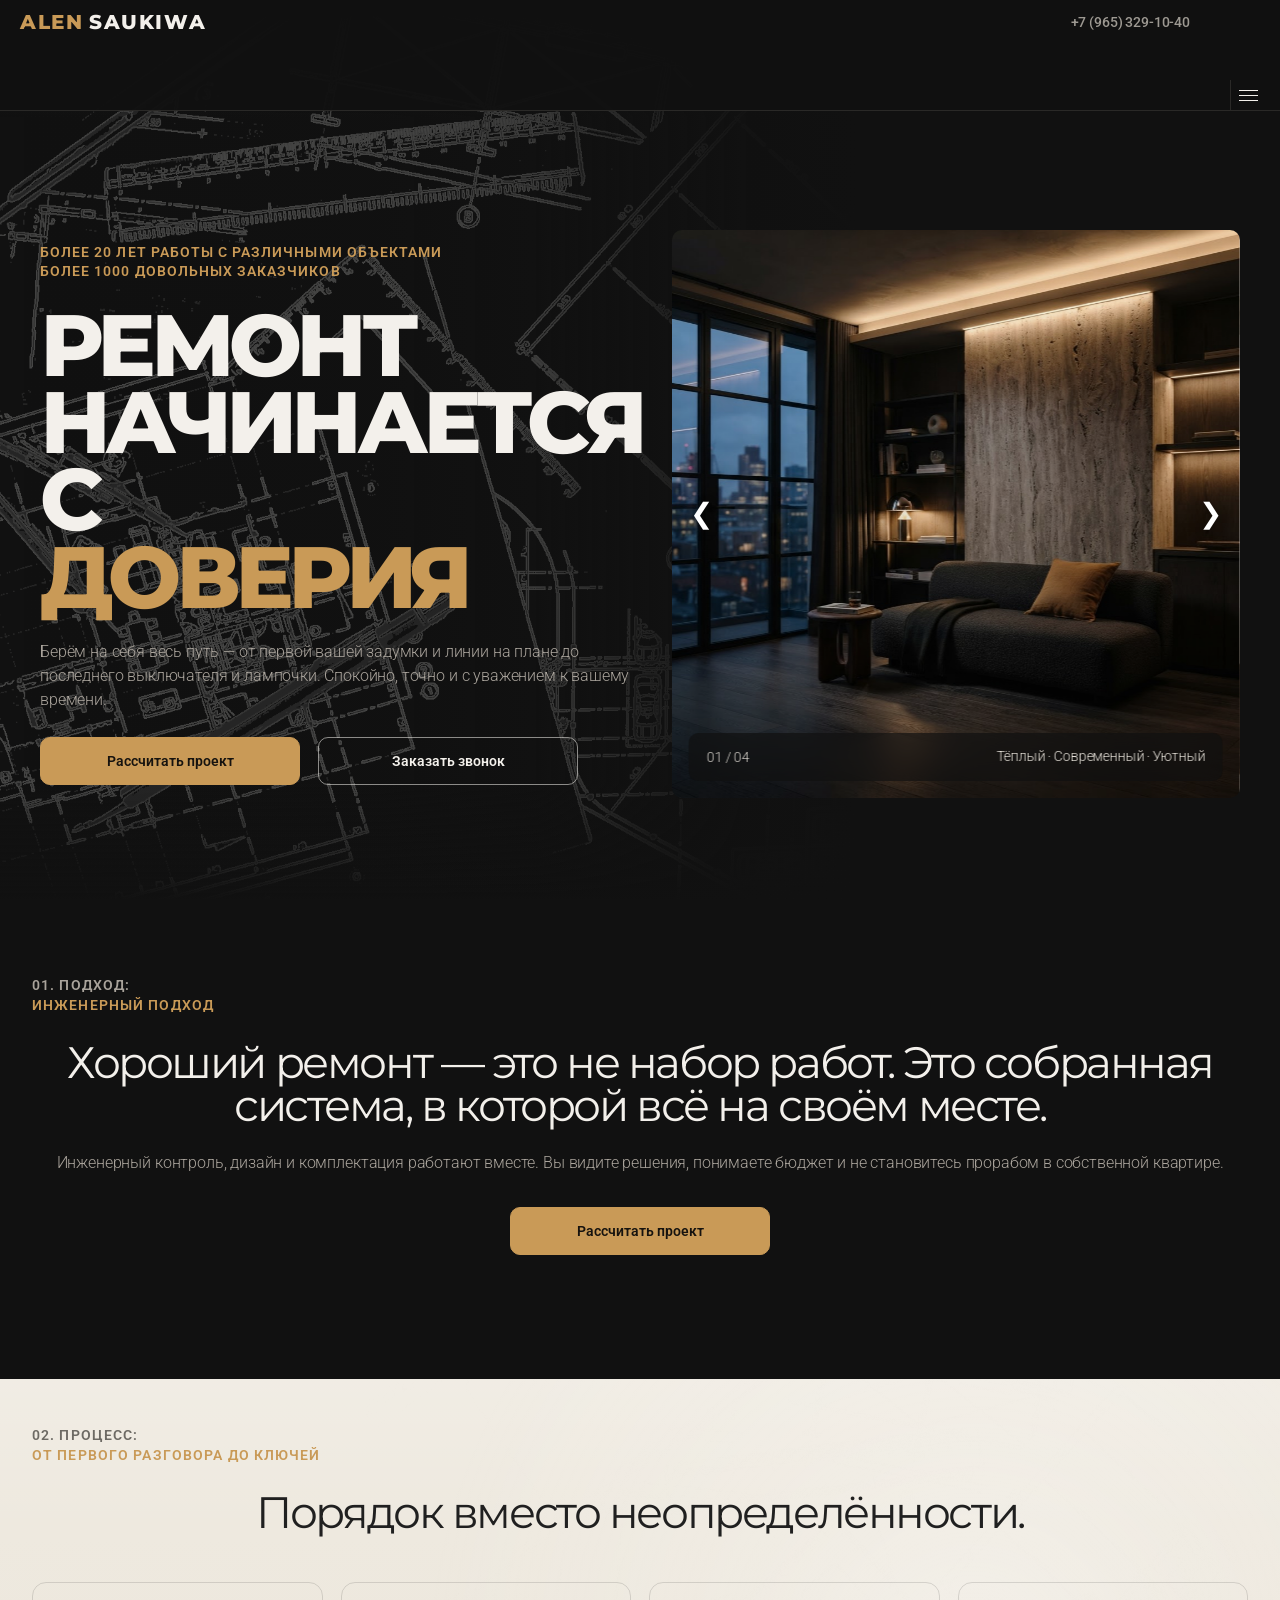
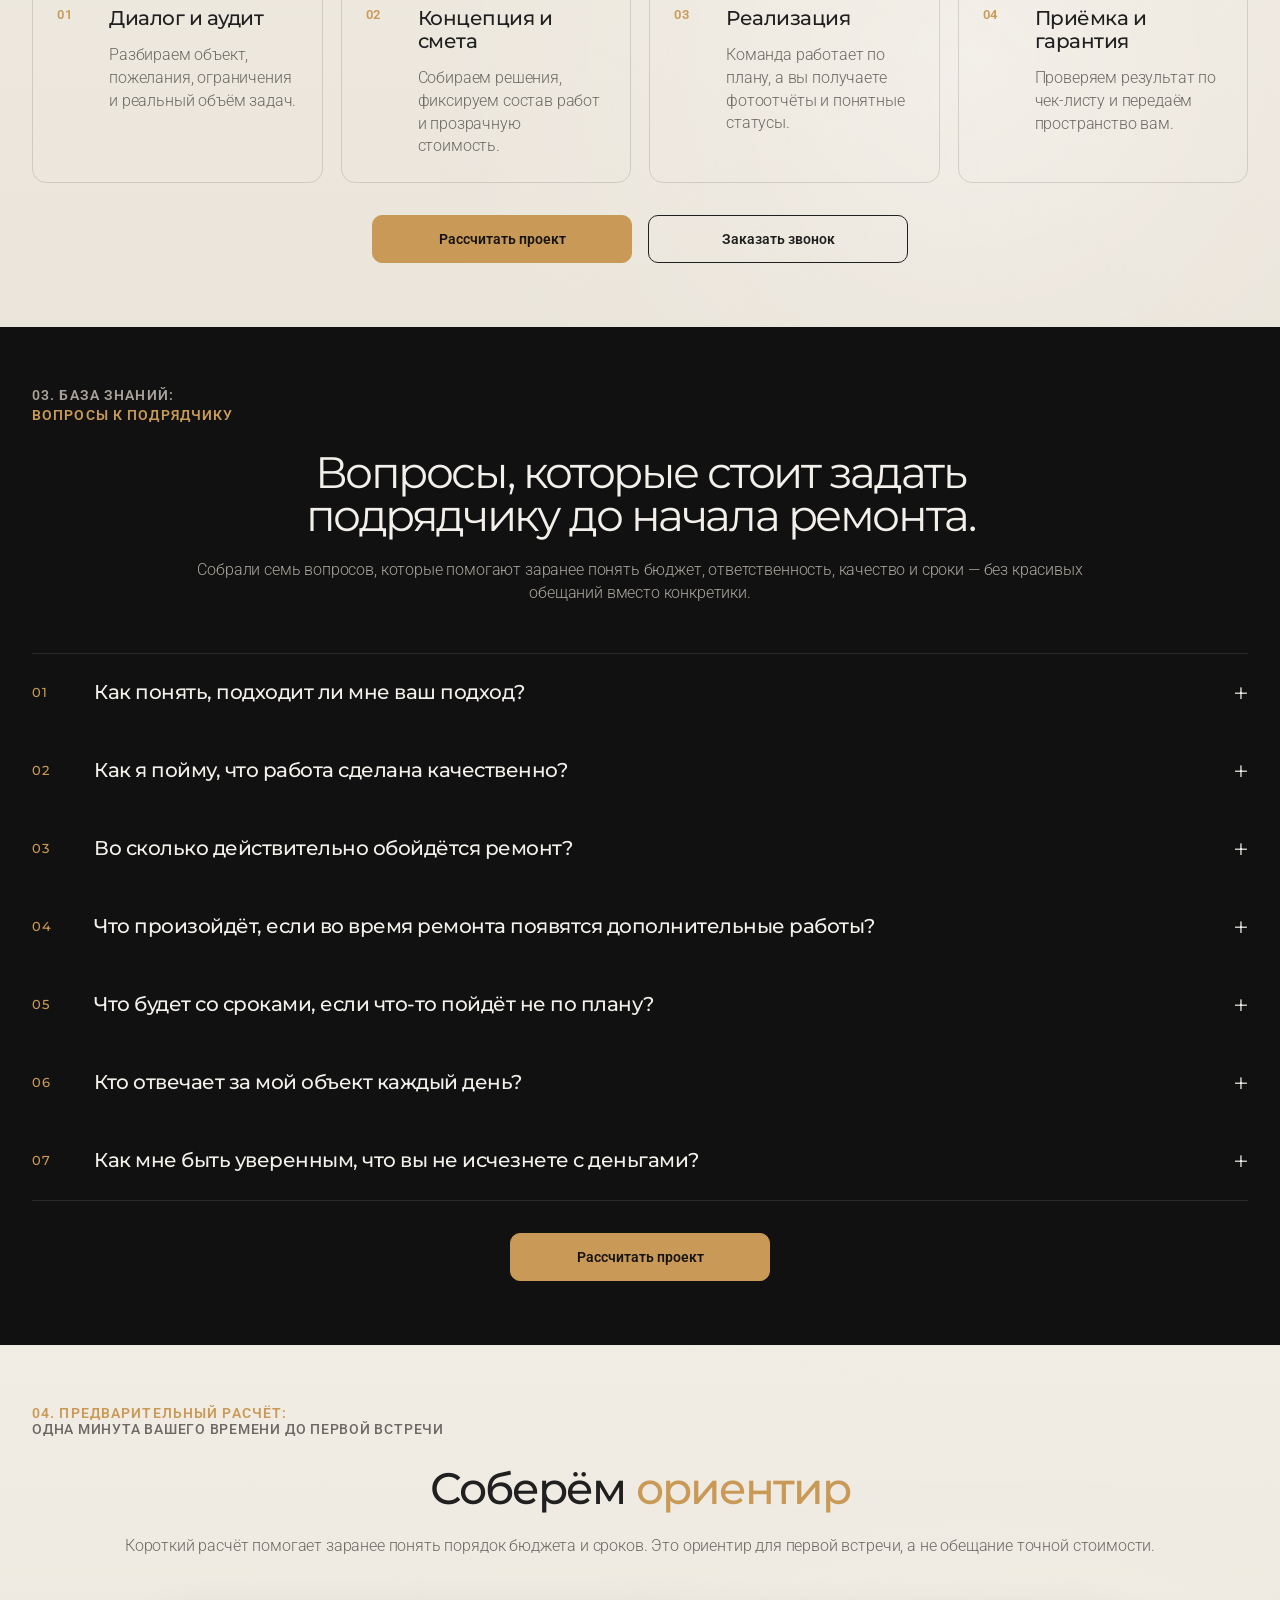
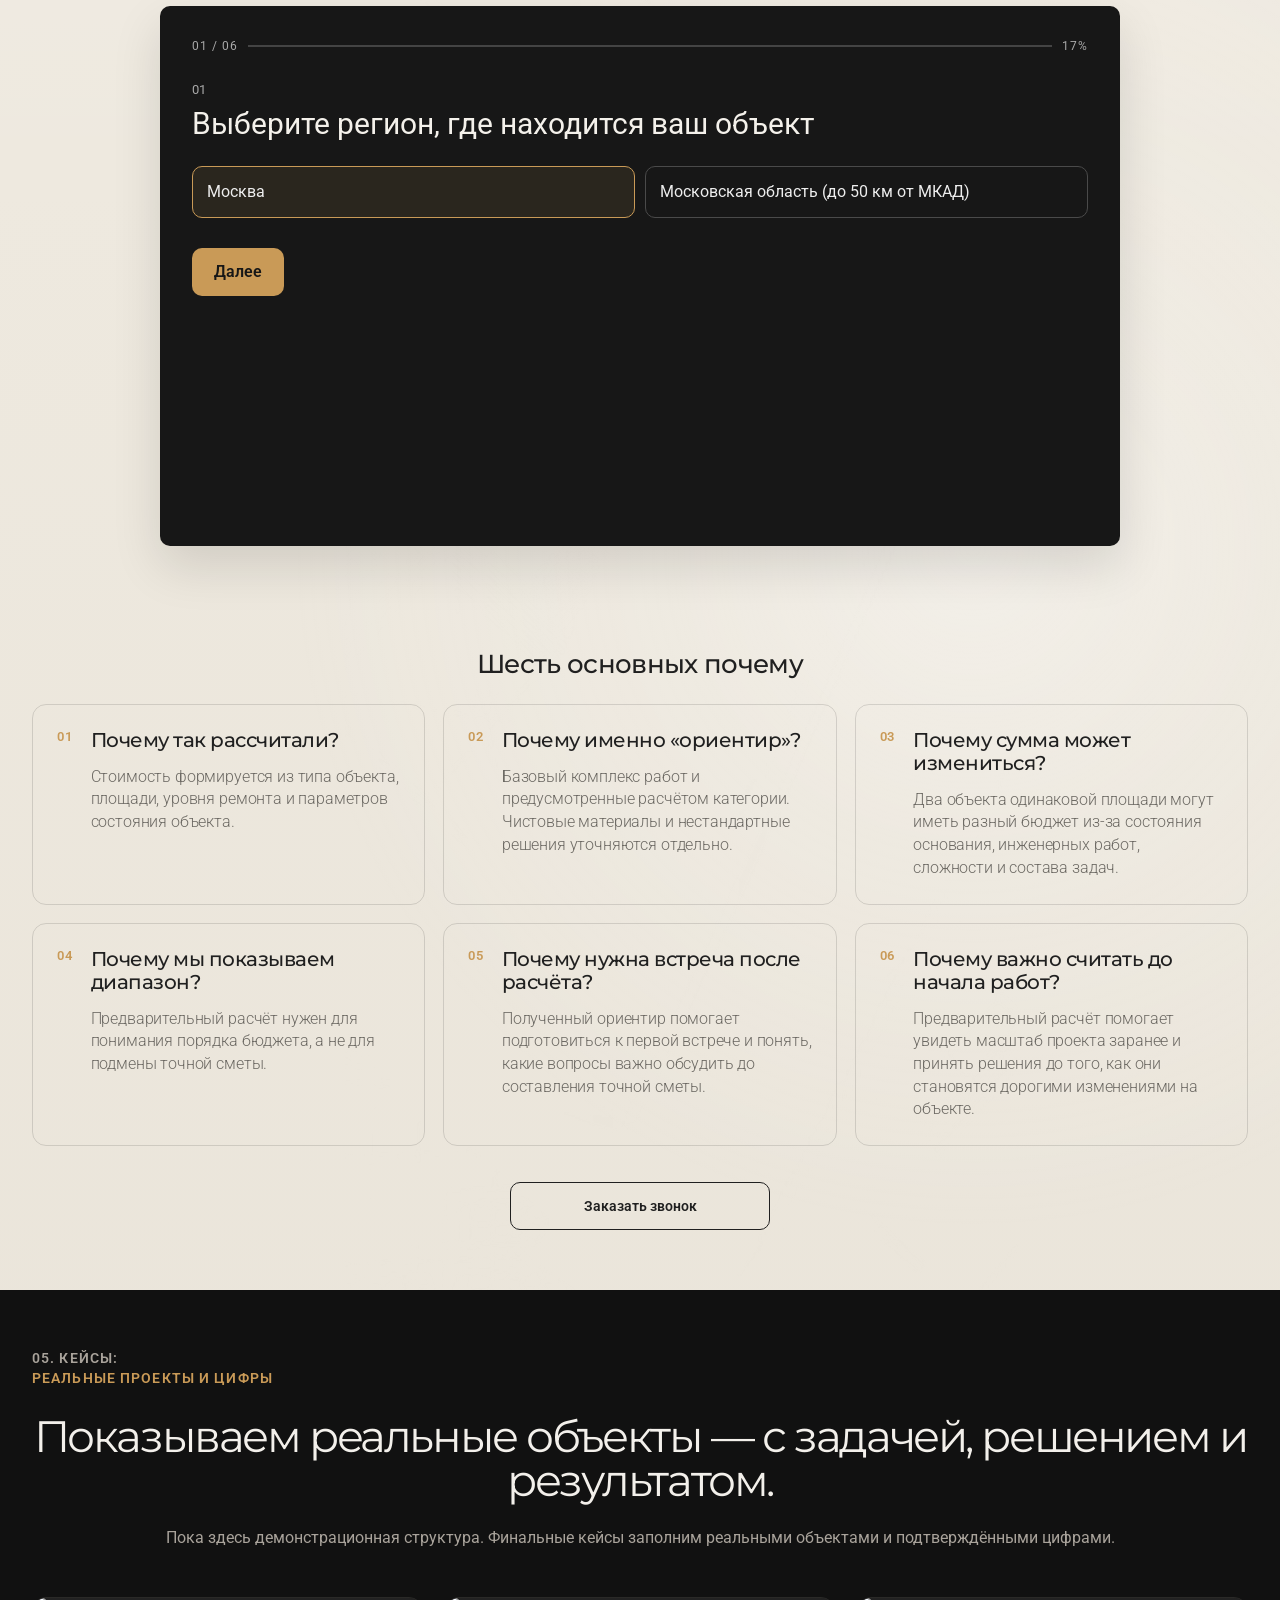
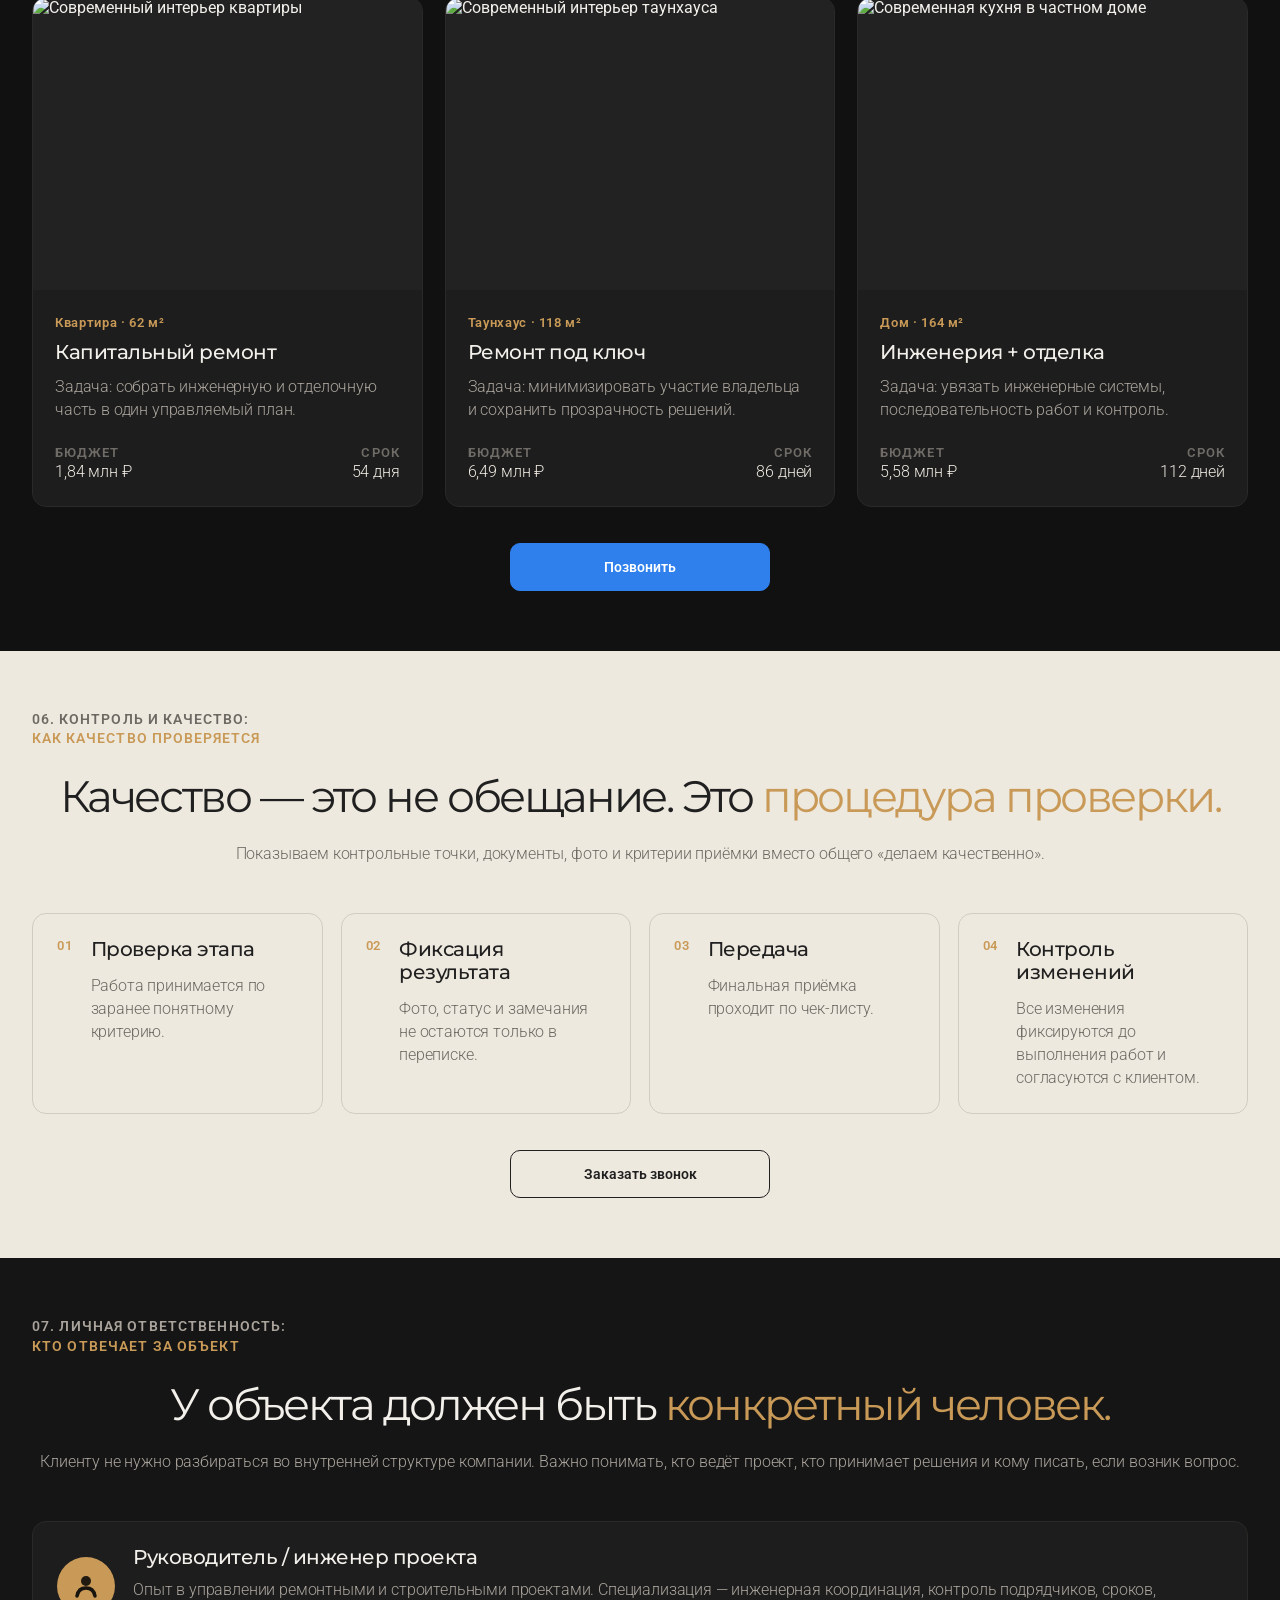
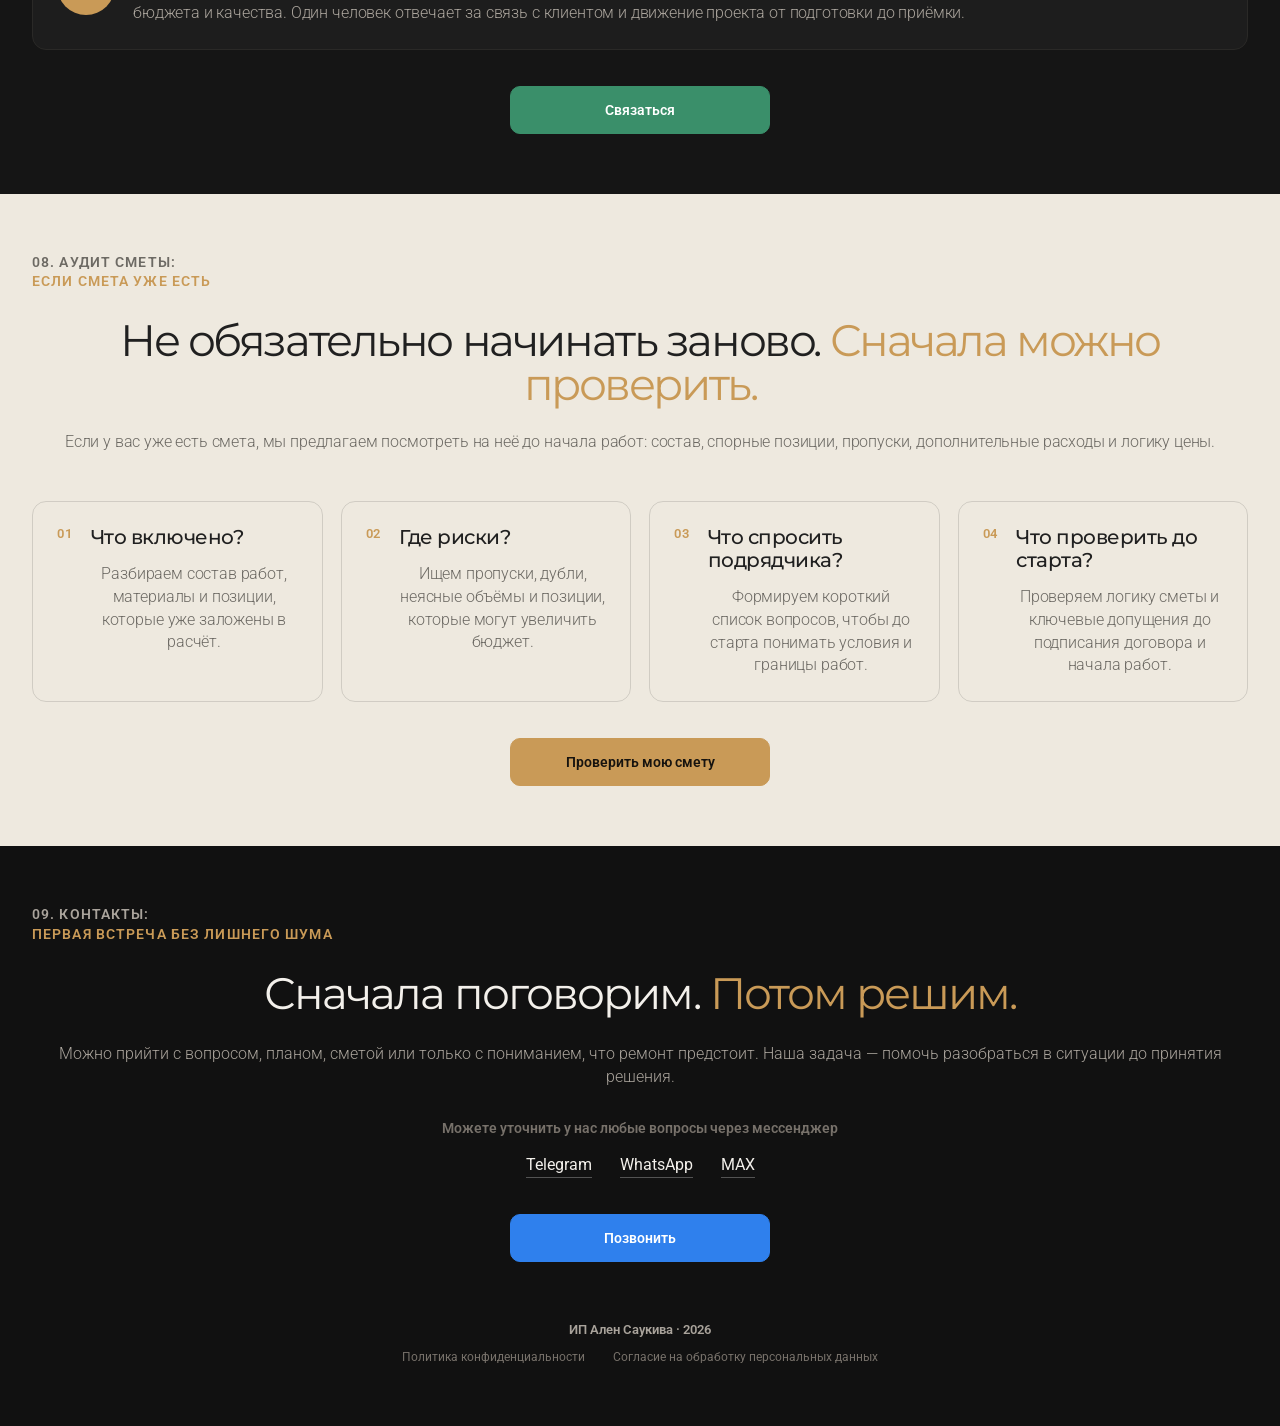
==== commit 95ec29bd: "7th version" ====
--- a/index.html
+++ b/index.html
@@ -72,11 +72,11 @@
 </div>
 <div class="process-content">
 <h2 id="process-title">Порядок вместо неопределённости.</h2>
-<div class="process-list">
-<article class="process-item"><div class="process-num">01</div><div><h3>Диалог и аудит</h3><p>Разбираем объект, пожелания, ограничения и реальный объём задач.</p></div></article>
-<article class="process-item"><div class="process-num">02</div><div><h3>Концепция и смета</h3><p>Собираем решения, фиксируем состав работ и прозрачную стоимость.</p></div></article>
-<article class="process-item"><div class="process-num">03</div><div><h3>Реализация</h3><p>Команда работает по плану, а вы получаете фотоотчёты и понятные статусы.</p></div></article>
-<article class="process-item"><div class="process-num">04</div><div><h3>Приёмка и гарантия</h3><p>Проверяем результат по чек-листу и передаём пространство вам.</p></div></article>
+<div class="process-list info-card-grid">
+<article class="process-item info-card"><div class="process-num">01</div><div><h3>Диалог и аудит</h3><p>Разбираем объект, пожелания, ограничения и реальный объём задач.</p></div></article>
+<article class="process-item info-card"><div class="process-num">02</div><div><h3>Концепция и смета</h3><p>Собираем решения, фиксируем состав работ и прозрачную стоимость.</p></div></article>
+<article class="process-item info-card"><div class="process-num">03</div><div><h3>Реализация</h3><p>Команда работает по плану, а вы получаете фотоотчёты и понятные статусы.</p></div></article>
+<article class="process-item info-card"><div class="process-num">04</div><div><h3>Приёмка и гарантия</h3><p>Проверяем результат по чек-листу и передаём пространство вам.</p></div></article>
 </div>
 </div>
 <div class="process-cta-wrap"><a class="cta cta-primary" href="#calculation-section">Рассчитать проект</a>
@@ -180,14 +180,7 @@
 <div class="note">Это предварительный ориентир. Точная стоимость зависит от состояния объекта, состава работ, инженерии и выбранных решений.</div><button class="included-link" type="button">Что входит в эти цифры?</button><div class="included" hidden="" id="included"><strong>В расчёт пока заложены:</strong><ul><li>работы по выбранному типу ремонта;</li><li>базовые инженерные и подготовительные работы;</li><li>ориентир по стоимости на 1 м²;</li><li>диапазон, учитывающий неопределённость предварительной оценки.</li></ul><p>Финальная смета формируется после уточнения состояния объекта, состава работ и выбранных материалов.</p></div>
 <div class="result-actions"><button class="next" type="button">Заказать звонок</button><button class="back" data-calc-reset="" type="button">Новый расчёт</button></div>
 </div></div>
-<aside class="trust">
-<h2>Пять основных почему</h2>
-<div class="ti"><div class="trust-question-line"><div class="trust-num">01</div><div class="tt">Почему так рассчитали?</div></div><div class="tx">Стоимость формируется из типа объекта, площади, уровня ремонта и параметров состояния объекта.</div></div>
-<div class="ti"><div class="trust-question-line"><div class="trust-num">02</div><div class="tt">Почему именно "ориентир"?</div></div><div class="tx">Базовый комплекс работ и предусмотренные расчётом категории. Чистовые материалы и нестандартные решения уточняются отдельно.</div></div>
-<div class="ti"><div class="trust-question-line"><div class="trust-num">03</div><div class="tt">Почему сумма может измениться?</div></div><div class="tx">Два объекта одинаковой площади могут иметь разный бюджет из-за состояния основания, инженерных работ, сложности и состава задач.</div></div>
-<div class="ti"><div class="trust-question-line"><div class="trust-num">04</div><div class="tt">Почему мы показываем диапазон?</div></div><div class="tx">Предварительный расчёт нужен для понимания порядка бюджета, а не для подмены точной сметы.</div></div>
-<div class="ti"><div class="trust-question-line"><div class="trust-num">05</div><div class="tt">Почему обязательно нужна встреча после расчёта?</div></div><div class="tx">Полученный ориентир помогает подготовиться к первой встрече и понять, какие вопросы важно обсудить до составления точной сметы.</div></div>
-</aside>
+<aside class="trust s04-trust-cards"><h2>Шесть основных почему</h2><div class="s04-trust-grid info-card-grid"><article class="info-card"><div class="quality-num">01</div><div><h3>Почему так рассчитали?</h3><p>Стоимость формируется из типа объекта, площади, уровня ремонта и параметров состояния объекта.</p></div></article><article class="info-card"><div class="quality-num">02</div><div><h3>Почему именно «ориентир»?</h3><p>Базовый комплекс работ и предусмотренные расчётом категории. Чистовые материалы и нестандартные решения уточняются отдельно.</p></div></article><article class="info-card"><div class="quality-num">03</div><div><h3>Почему сумма может измениться?</h3><p>Два объекта одинаковой площади могут иметь разный бюджет из-за состояния основания, инженерных работ, сложности и состава задач.</p></div></article><article class="info-card"><div class="quality-num">04</div><div><h3>Почему мы показываем диапазон?</h3><p>Предварительный расчёт нужен для понимания порядка бюджета, а не для подмены точной сметы.</p></div></article><article class="info-card"><div class="quality-num">05</div><div><h3>Почему нужна встреча после расчёта?</h3><p>Полученный ориентир помогает подготовиться к первой встрече и понять, какие вопросы важно обсудить до составления точной сметы.</p></div></article><article class="info-card"><div class="quality-num">06</div><div><h3>Почему важно считать до начала работ?</h3><p>Предварительный расчёт помогает увидеть масштаб проекта заранее и принять решения до того, как они становятся дорогими изменениями на объекте.</p></div></article></div></aside>
 </div>
 <div class="s04-projects-cta">
 <a class="cta cta-secondary cta-light-projects" href="#contacts-section">Заказать звонок</a>
@@ -240,10 +233,11 @@
 <h2 id="quality-title">Качество — это не обещание. Это <span class="gold-text">процедура проверки.</span></h2>
 <p class="quality-description">Показываем контрольные точки, документы, фото и критерии приёмки вместо общего «делаем качественно».</p>
 </div>
-<div class="quality-list">
-<article class="quality-item"><div class="quality-num">01</div><div><h3>Проверка этапа</h3><p>Работа принимается по заранее понятному критерию.</p></div></article>
-<article class="quality-item"><div class="quality-num">02</div><div><h3>Фиксация результата</h3><p>Фото, статус и замечания не остаются только в переписке.</p></div></article>
-<article class="quality-item"><div class="quality-num">03</div><div><h3>Передача</h3><p>Финальная приёмка проходит по чек-листу.</p></div></article>
+<div class="quality-list info-card-grid">
+<article class="quality-item info-card"><div class="quality-num">01</div><div><h3>Проверка этапа</h3><p>Работа принимается по заранее понятному критерию.</p></div></article>
+<article class="quality-item info-card"><div class="quality-num">02</div><div><h3>Фиксация результата</h3><p>Фото, статус и замечания не остаются только в переписке.</p></div></article>
+<article class="quality-item info-card"><div class="quality-num">03</div><div><h3>Передача</h3><p>Финальная приёмка проходит по чек-листу.</p></div></article>
+<article class="quality-item info-card"><div class="quality-num">04</div><div><h3>Контроль изменений</h3><p>Все изменения фиксируются до выполнения работ и согласуются с клиентом.</p></div></article>
 </div>
 <div class="quality-cta-wrap"><a class="cta cta-secondary cta-light-projects quality-call-cta" href="#contacts-section">Заказать звонок</a></div>
 </div>
@@ -281,10 +275,11 @@
 <div class="audit-content">
 <h2 id="audit-title">Не обязательно начинать заново. <span class="gold-text">Сначала можно проверить.</span></h2>
 <p>Если у вас уже есть смета, мы предлагаем посмотреть на неё до начала работ: состав, спорные позиции, пропуски, дополнительные расходы и логику цены.</p>
-<div aria-label="Что проверяем в смете" class="audit-points">
-<div class="audit-point"><span>01</span><strong>Что включено?</strong></div>
-<div class="audit-point"><span>02</span><strong>Где риски?</strong></div>
-<div class="audit-point"><span>03</span><strong>Что спросить подрядчика?</strong></div>
+<div aria-label="Что проверяем в смете" class="audit-points info-card-grid">
+<article class="audit-point info-card"><div class="quality-num">01</div><div><h3>Что включено?</h3><p>Разбираем состав работ, материалы и позиции, которые уже заложены в расчёт.</p></div></article>
+<article class="audit-point info-card"><div class="quality-num">02</div><div><h3>Где риски?</h3><p>Ищем пропуски, дубли, неясные объёмы и позиции, которые могут увеличить бюджет.</p></div></article>
+<article class="audit-point info-card"><div class="quality-num">03</div><div><h3>Что спросить подрядчика?</h3><p>Формируем короткий список вопросов, чтобы до старта понимать условия и границы работ.</p></div></article>
+<article class="audit-point info-card"><div class="quality-num">04</div><div><h3>Что проверить до старта?</h3><p>Проверяем логику сметы и ключевые допущения до подписания договора и начала работ.</p></div></article>
 </div>
 <div class="audit-cta-wrap"><a class="cta cta-primary" href="#contacts-section">Проверить мою смету</a></div>
 </div>
--- a/styles.css
+++ b/styles.css
@@ -4,6 +4,7 @@
    Geometry is defined once per component and then adapted upward.
    ========================================================= */
 :root{
+  --light-card-line:rgba(32,32,32,.14);
   --cta-font-family:var(--font-body);
   --cta-font-size:14px;
   --cta-font-weight:600;
@@ -3404,7 +3405,7 @@
   width:100% !important;
   box-sizing:border-box !important;
   padding:22px 0 !important;
-  border-top:1px solid var(--line) !important;
+  border-top:var(--card-line-width) solid var(--light-card-line) !important;
   display:flex !important;
   flex-direction:column !important;
   align-items:center !important;
@@ -3670,7 +3671,7 @@
   margin-top:48px;
   display:grid;
   grid-template-columns:repeat(3,minmax(0,1fr));
-  border-top:1px solid rgba(32,32,32,.14);
+  border-top:var(--card-line-width) solid var(--light-card-line);
 }
 .quality-item{
   min-width:0;
@@ -3678,7 +3679,7 @@
   grid-template-columns:auto minmax(0,1fr);
   column-gap:18px;
   padding:24px 24px 0 0;
-  border-right:var(--card-line-width) solid rgba(32,32,32,.14);
+  border-right:var(--card-line-width) solid var(--light-card-line);
 }
 .quality-item + .quality-item{padding-left:24px;}
 .quality-item:last-child{border-right:0;}
@@ -3726,7 +3727,7 @@
 @media (min-width:761px) and (max-width:900px){
   .quality-list{grid-template-columns:repeat(2,minmax(0,1fr));}
   .quality-item:nth-child(2n){border-right:0;}
-  .quality-item:nth-child(n+3){border-top:var(--card-line-width) solid rgba(32,32,32,.14);padding-top:24px;}
+  .quality-item:nth-child(n+3){border-top:var(--card-line-width) solid var(--light-card-line);padding-top:24px;}
   .quality-item:nth-child(3){grid-column:1 / -1;}
 }
 
@@ -3737,7 +3738,7 @@
   .quality-content h2{font-size:var(--t-main-title) !important;line-height:1 !important;}
   .quality-description{font-size:var(--t-main-body) !important;line-height:1.45 !important;margin-top:18px;}
   .quality-list{grid-template-columns:1fr;margin-top:32px;}
-  .quality-item,.quality-item + .quality-item{grid-template-columns:auto minmax(0,1fr);padding:20px 0 !important;border-right:0;border-bottom:var(--card-line-width) solid rgba(32,32,32,.14);}
+  .quality-item,.quality-item + .quality-item{grid-template-columns:auto minmax(0,1fr);padding:20px 0 !important;border-right:0;border-bottom:var(--card-line-width) solid var(--light-card-line);}
   .quality-item:last-child{border-bottom:0;}
   .quality-item p{font-size:var(--t-item-body) !important;margin-top:14px;}
   .quality-cta-wrap{margin-top:28px;}
@@ -4355,27 +4356,6 @@
   color:#fff !important;
 }
 
-/* V5.9 — Unified card outlines for Screens 02 / 06 / 08.
-   Structural reference: Screen 06 at 1440px.
-   Desktop/tablet: 1px top rule + 1px vertical separators.
-   Mobile: 1px horizontal separators, no vertical rules. */
-:root{
-  /* Canonical card/grid line thickness across breakpoints. */
-  --card-line-width:1px;
-}
-.process-list{border-top:var(--card-line-width) solid var(--line) !important;}
-.process-item{border-right-width:var(--card-line-width) !important;border-bottom-width:0 !important;}
-.quality-list{border-top:var(--card-line-width) solid var(--light-panel-line) !important;}
-.quality-item{border-right-width:var(--card-line-width) !important;}
-.audit-points{border-top-width:var(--card-line-width) !important;border-bottom:0 !important;}
-.audit-point{border-right-width:var(--card-line-width) !important;}
-@media (max-width:760px){
-  .process-item{border-right:0 !important;border-bottom:var(--card-line-width) solid var(--line) !important;}
-  .quality-item{border-right:0 !important;border-bottom:var(--card-line-width) solid var(--light-panel-line) !important;}
-  .audit-point{border-right:0 !important;border-bottom:var(--card-line-width) solid var(--light-panel-line) !important;}
-  .process-item:last-child,.quality-item:last-child,.audit-point:last-child{border-bottom:0 !important;}
-}
-
 /* V5.14 — Hero credibility divider.
    Approved rule:
    - all breakpoints except 768: two stacked lines, no visible divider;
@@ -4429,3 +4409,614 @@
     content:"|" !important;
   }
 }
+
+
+/* V5.19 — card lines: component-level visual unification.
+   Global physical thickness: 1px.
+   Color is unified within each visual surface, rather than forced globally
+   across different background systems. Screens 06/08 retain V5.17 behavior.
+*/
+:root{
+  --card-line-width:1px;
+  --s04-card-line:#444;
+}
+
+/* Screen 02 — same light card-line system as Screen 06. */
+.process-list{
+  border-top:var(--card-line-width) solid var(--light-card-line) !important;
+}
+.process-item{
+  border-right-width:var(--card-line-width) !important;
+  border-right-style:solid !important;
+  border-right-color:var(--light-card-line) !important;
+  border-bottom-width:0 !important;
+}
+@media (min-width:761px) and (max-width:900px){
+  .process-item:nth-child(n+3){
+    border-top:var(--card-line-width) solid var(--light-card-line) !important;
+  }
+}
+@media (max-width:760px){
+  .process-item{
+    border-right:0 !important;
+    border-bottom:var(--card-line-width) solid var(--light-card-line) !important;
+  }
+  .process-item:last-child{border-bottom:0 !important;}
+}
+
+/* Screen 04 — internal calculator/trust separators use one card-line color. */
+.s04 .ti{
+  border-top:var(--card-line-width) solid var(--s04-card-line);
+}
+.s04 .ti:last-of-type{
+  border-bottom:var(--card-line-width) solid var(--s04-card-line);
+}
+.s04 .result{
+  border-top:var(--card-line-width) solid var(--s04-card-line);
+}
+.s04 .included{
+  border:var(--card-line-width) solid var(--s04-card-line);
+}
+.s04 .calc-summary>div{
+  border-bottom:var(--card-line-width) solid var(--s04-card-line);
+}
+
+/* Screens 06 and 08 intentionally preserve V5.17 line color/cascade.
+   Do not add !important style/width rules that can resurrect the last-card
+   right border. */
+
+/* V5.20 — unified light card-line system: Screen 06 is the visual reference. */
+
+/* Reference: 1px + rgba(32,32,32,.14) on light surfaces.
+   Applies only to card/list separators in 02, 06, 08 and 04 Five Why.
+   Dark calculator surfaces in 04 remain excluded. */
+
+
+/* ============================================================
+   V5.21 — INFO CARD MODEL / SCREENS 02, 06, 08
+   Variant 1: each information item is a fully self-contained card.
+   The card owns its complete border; the grid no longer owns shared
+   vertical/horizontal guide lines. One component, different counts.
+   04 is intentionally untouched.
+   ============================================================ */
+:root{
+  --info-card-border:1px solid var(--light-card-line);
+  --info-card-radius:14px;
+  --info-card-gap:18px;
+  --info-card-padding:24px;
+}
+
+/* Common geometry */
+.info-card-grid{
+  display:grid !important;
+  gap:var(--info-card-gap) !important;
+  border:0 !important;
+  margin-left:0;
+  margin-right:0;
+}
+.info-card{
+  min-width:0;
+  min-height:0;
+  box-sizing:border-box;
+  border:var(--info-card-border) !important;
+  border-radius:var(--info-card-radius) !important;
+  background:transparent !important;
+  overflow:visible;
+}
+
+/* Screen 02 — 4 / 2×2 / 1 */
+.process-list.info-card-grid{
+  grid-template-columns:repeat(4,minmax(0,1fr)) !important;
+}
+.process-list .info-card{
+  padding:var(--info-card-padding) !important;
+  display:grid;
+  grid-template-columns:34px minmax(0,1fr);
+  gap:12px;
+}
+.process-list .info-card + .info-card{
+  padding-left:var(--info-card-padding) !important;
+}
+.process-list .info-card:last-child{
+  border-right:var(--info-card-border) !important;
+  border-bottom:var(--info-card-border) !important;
+}
+.process-list .info-card h3{margin:0 !important;}
+.process-list .info-card p{margin:14px 0 0 !important;}
+
+/* Screen 06 — 4 / 2×2 / 1 */
+.quality-list.info-card-grid{
+  grid-template-columns:repeat(4,minmax(0,1fr)) !important;
+}
+.quality-list .info-card{
+  padding:var(--info-card-padding) !important;
+  display:grid;
+  grid-template-columns:auto minmax(0,1fr);
+  column-gap:18px;
+}
+.quality-list .info-card + .info-card{
+  padding-left:var(--info-card-padding) !important;
+}
+.quality-list .info-card:last-child{
+  border-right:var(--info-card-border) !important;
+  border-bottom:var(--info-card-border) !important;
+}
+.quality-list .info-card h3{margin:0 !important;}
+.quality-list .info-card p{margin:14px 0 0 !important;}
+
+/* Screen 08 — 4 / 2×2 / 1 */
+.audit-points.info-card-grid{
+  grid-template-columns:repeat(4,minmax(0,1fr)) !important;
+  border:0 !important;
+}
+.audit-points .info-card{
+  min-height:92px;
+  padding:var(--info-card-padding) !important;
+  display:grid;
+  grid-template-columns:auto minmax(0,1fr);
+  align-items:start;
+  gap:16px;
+  border:var(--info-card-border) !important;
+  border-radius:var(--info-card-radius) !important;
+}
+.audit-points .info-card strong{display:block;margin:0;font-family:var(--font-main);font-size:var(--t-item-title);font-weight:500;line-height:1.15;letter-spacing:-.025em;}
+.audit-points .info-card p{margin:14px 0 0;font-family:var(--font-body);font-size:var(--t-item-body);font-weight:300;line-height:1.42;color:var(--light-panel-muted);letter-spacing:-.01em;}
+.audit-points .info-card + .info-card{
+  padding-left:var(--info-card-padding) !important;
+}
+.audit-points .info-card:last-child{
+  border-right:var(--info-card-border) !important;
+  border-bottom:var(--info-card-border) !important;
+}
+
+/* Tablet: no border arithmetic. Grid alone decides placement. */
+@media (min-width:761px) and (max-width:1100px){
+  .process-list.info-card-grid,
+  .quality-list.info-card-grid,
+  .audit-points.info-card-grid{
+    grid-template-columns:repeat(2,minmax(0,1fr)) !important;
+  }
+
+  .process-list .info-card,
+  .quality-list .info-card,
+  .audit-points .info-card{
+    border:var(--info-card-border) !important;
+  }
+}
+
+/* Mobile: one independent card per row. */
+@media (max-width:760px){
+  .process-list.info-card-grid,
+  .quality-list.info-card-grid,
+  .audit-points.info-card-grid{
+    grid-template-columns:1fr !important;
+    gap:12px !important;
+    border:0 !important;
+  }
+
+  .process-list .info-card,
+  .process-list .info-card + .info-card,
+  .quality-list .info-card,
+  .quality-list .info-card + .info-card,
+  .audit-points .info-card,
+  .audit-points .info-card + .info-card{
+    padding:20px !important;
+    border:var(--info-card-border) !important;
+    border-radius:var(--info-card-radius) !important;
+  }
+
+  .process-list .info-card{
+    grid-template-columns:34px minmax(0,1fr);
+  }
+  .quality-list .info-card{
+    grid-template-columns:auto minmax(0,1fr);
+  }
+}
+
+/* Small phones: keep the same component; only reduce internal air. */
+@media (max-width:420px){
+  .process-list .info-card,
+  .process-list .info-card + .info-card,
+  .quality-list .info-card,
+  .quality-list .info-card + .info-card,
+  .audit-points .info-card,
+  .audit-points .info-card + .info-card{
+    padding:18px !important;
+  }
+}
+
+
+/* ============================================================
+   V5.21.2 — SCREEN 08 TYPOGRAPHY / INTERNAL GEOMETRY PARITY
+   Screen 08 uses the same internal InfoCard anatomy as Screen 06:
+   number column + title/body column, identical padding, gap and type.
+   ============================================================ */
+.audit-points .info-card{
+  padding:var(--info-card-padding) !important;
+  display:grid;
+  grid-template-columns:auto minmax(0,1fr);
+  column-gap:18px;
+  align-items:start;
+  min-height:0;
+}
+.audit-points .info-card .quality-num{
+  color:var(--gold) !important;
+  font-family:var(--font-body) !important;
+  font-size:var(--t-item-num) !important;
+  line-height:1.2 !important;
+  font-weight:600 !important;
+  letter-spacing:.06em !important;
+}
+.audit-points .info-card h3{
+  margin:0 !important;
+  color:var(--light-panel-ink) !important;
+  font-family:var(--font-main) !important;
+  font-size:var(--t-item-title) !important;
+  line-height:1.15 !important;
+  font-weight:500 !important;
+  letter-spacing:-.025em !important;
+}
+.audit-points .info-card p{
+  margin:14px 0 0 !important;
+  color:var(--light-panel-muted) !important;
+  font-family:var(--font-body) !important;
+  font-size:var(--t-item-body) !important;
+  line-height:1.42 !important;
+  font-weight:300 !important;
+  letter-spacing:-.01em !important;
+}
+.audit-points .info-card + .info-card{
+  padding-left:var(--info-card-padding) !important;
+}
+
+/* ============================================================
+   V5.21.1 — FOUR-CARD UNIFICATION / TABLET FIX
+   Screens 06 and 08 now use four independent InfoCards.
+   At tablet they are always a clean 2×2 grid; no card spans the row.
+   ============================================================ */
+@media (min-width:761px) and (max-width:1100px){
+  .quality-list.info-card-grid,
+  .audit-points.info-card-grid{
+    grid-template-columns:repeat(2,minmax(0,1fr)) !important;
+    grid-auto-flow:row !important;
+  }
+  .quality-list.info-card-grid .info-card,
+  .audit-points.info-card-grid .info-card{
+    grid-column:auto !important;
+    grid-row:auto !important;
+    border:var(--info-card-border) !important;
+  }
+}
+
+@media (min-width:1101px){
+  .quality-list.info-card-grid,
+  .audit-points.info-card-grid{
+    grid-template-columns:repeat(4,minmax(0,1fr)) !important;
+  }
+}
+
+@media (max-width:760px){
+  .quality-list.info-card-grid,
+  .audit-points.info-card-grid{
+    grid-template-columns:1fr !important;
+  }
+  .quality-list.info-card-grid .info-card,
+  .audit-points.info-card-grid .info-card{
+    grid-column:auto !important;
+  }
+}
+
+/* V5.21.3 FINAL OVERRIDE — SCREEN 08 EXACT PARITY WITH SCREEN 06 */
+.audit-points.info-card-grid{grid-template-columns:repeat(4,minmax(0,1fr)) !important;gap:var(--info-card-gap) !important;border:0 !important;}
+.audit-points.info-card-grid .audit-point.info-card{
+  box-sizing:border-box !important; display:grid !important; grid-template-columns:auto minmax(0,1fr) !important; column-gap:18px !important; align-items:start !important; padding:24px !important; min-height:0 !important; border:1px solid var(--light-card-line) !important; border-radius:14px !important;
+}
+.audit-points.info-card-grid .audit-point.info-card + .audit-point.info-card{padding-left:24px !important;}
+.audit-points.info-card-grid .audit-point.info-card .quality-num{color:var(--gold) !important;font-family:var(--font-body) !important;font-size:var(--t-item-num) !important;line-height:1.2 !important;font-weight:600 !important;letter-spacing:.06em !important;}
+.audit-points.info-card-grid .audit-point.info-card h3{margin:0 !important;color:var(--light-panel-ink) !important;font-family:var(--font-main) !important;font-size:var(--t-item-title) !important;line-height:1.15 !important;font-weight:500 !important;letter-spacing:-.025em !important;}
+.audit-points.info-card-grid .audit-point.info-card p{margin:14px 0 0 !important;color:var(--light-panel-muted) !important;font-family:var(--font-body) !important;font-size:var(--t-item-body) !important;line-height:1.42 !important;font-weight:300 !important;letter-spacing:-.01em !important;}
+@media (min-width:761px) and (max-width:1100px){.audit-points.info-card-grid{grid-template-columns:repeat(2,minmax(0,1fr)) !important;}.audit-points.info-card-grid .audit-point.info-card{grid-column:auto !important;grid-row:auto !important;padding:24px !important;border:1px solid var(--light-card-line) !important;}}
+@media (max-width:760px){.audit-points.info-card-grid{grid-template-columns:1fr !important;gap:12px !important;}.audit-points.info-card-grid .audit-point.info-card,.audit-points.info-card-grid .audit-point.info-card + .audit-point.info-card{padding:20px !important;border:1px solid var(--light-card-line) !important;border-radius:14px !important;}}
+@media (max-width:420px){.audit-points.info-card-grid .audit-point.info-card,.audit-points.info-card-grid .audit-point.info-card + .audit-point.info-card{padding:18px !important;}}
+
+/* V5.22 — SCREEN 04 trust cards unified with InfoCard system */
+.s04 .s04-trust-cards{width:100%;max-width:960px;margin-left:auto;margin-right:auto;text-align:left;}
+.s04 .s04-trust-cards h2{margin:0 0 22px;font-family:var(--font-main);font-size:var(--t-section-title);line-height:1.15;font-weight:500;letter-spacing:-.025em;text-align:left;}
+.s04 .s04-trust-grid.info-card-grid{display:grid !important;grid-template-columns:repeat(3,minmax(0,1fr)) !important;gap:var(--info-card-gap) !important;border:0 !important;}
+.s04 .s04-trust-grid .info-card{box-sizing:border-box;min-width:0;min-height:0;padding:24px !important;display:grid !important;grid-template-columns:auto minmax(0,1fr) !important;column-gap:18px !important;align-items:start !important;border:1px solid var(--light-card-line) !important;border-radius:14px !important;background:transparent !important;text-align:left !important;}
+.s04 .s04-trust-grid .info-card .quality-num{color:var(--gold) !important;font-family:var(--font-body) !important;font-size:var(--t-item-num) !important;line-height:1.2 !important;font-weight:600 !important;letter-spacing:.06em !important;text-align:left !important;}
+.s04 .s04-trust-grid .info-card h3{margin:0 !important;color:var(--light-panel-ink) !important;font-family:var(--font-main) !important;font-size:var(--t-item-title) !important;line-height:1.15 !important;font-weight:500 !important;letter-spacing:-.025em !important;text-align:left !important;}
+.s04 .s04-trust-grid .info-card p{margin:14px 0 0 !important;color:var(--light-panel-muted) !important;font-family:var(--font-body) !important;font-size:var(--t-item-body) !important;line-height:1.42 !important;font-weight:300 !important;letter-spacing:-.01em !important;text-align:left !important;}
+@media (min-width:761px) and (max-width:1100px){
+  .s04 .s04-trust-cards{max-width:none;}
+  .s04 .s04-trust-grid.info-card-grid{grid-template-columns:repeat(2,minmax(0,1fr)) !important;}
+  .s04 .s04-trust-grid .info-card{padding:24px !important;}
+}
+@media (max-width:760px){
+  .s04 .s04-trust-cards{max-width:none;}
+  .s04 .s04-trust-grid.info-card-grid{grid-template-columns:1fr !important;gap:12px !important;}
+  .s04 .s04-trust-grid .info-card{padding:20px !important;}
+}
+@media (max-width:420px){.s04 .s04-trust-grid .info-card{padding:18px !important;}}
+
+/* V5.22.1 — Screen 04 vertical composition: calculator first, unified cards after */
+@media (min-width:1101px){
+  .s04 .grid{grid-template-columns:1fr !important;gap:56px !important;align-items:start !important;}
+  .s04 .calc{width:100%;max-width:960px;margin:0 auto !important;}
+  .s04 .s04-trust-cards{max-width:960px;margin:0 auto;}
+}
+@media (min-width:761px) and (max-width:1100px){
+  .s04 .grid{grid-template-columns:1fr !important;gap:40px !important;align-items:start !important;}
+  .s04 .calc{width:100%;max-width:none;}
+}
+
+
+/* V5.23 — SCREEN 04: six unified InfoCards. Six cards create a clean 3×2 desktop composition. */
+.s04 .s04-trust-grid.info-card-grid{
+  grid-template-columns:repeat(3,minmax(0,1fr)) !important;
+  grid-auto-flow:row !important;
+}
+.s04 .s04-trust-grid.info-card-grid .info-card{
+  grid-column:auto !important;
+  grid-row:auto !important;
+}
+@media (min-width:761px) and (max-width:1100px){
+  .s04 .s04-trust-grid.info-card-grid{
+    grid-template-columns:repeat(2,minmax(0,1fr)) !important;
+  }
+}
+@media (max-width:760px){
+  .s04 .s04-trust-grid.info-card-grid{
+    grid-template-columns:1fr !important;
+  }
+}
+
+/* ============================================================
+   V5.24 — FINAL VERTICAL RHYTHM / SPACING UNIFICATION
+   Goal: one predictable spacing system across 01–09 without
+   changing content, color, component geometry, calculator logic,
+   or approved breakpoint behavior.
+
+   Roles:
+   1. section edge = outside a block
+   2. header -> main content
+   3. title -> supporting text
+   4. supporting text -> main component
+   5. main component -> CTA / next action
+   6. InfoCard internal padding and title -> body spacing
+   ============================================================ */
+:root{
+  --rhythm-section:60px;
+  --rhythm-header-content:28px;
+  --rhythm-title-copy:24px;
+  --rhythm-copy-component:48px;
+  --rhythm-component-cta:36px;
+  --rhythm-card-padding:24px;
+  --rhythm-card-gap:18px;
+  --rhythm-card-title-copy:14px;
+}
+
+@media (min-width:761px) and (max-width:1100px){
+  :root{
+    --rhythm-section:52px;
+    --rhythm-header-content:24px;
+    --rhythm-title-copy:24px;
+    --rhythm-copy-component:42px;
+    --rhythm-component-cta:32px;
+    --rhythm-card-padding:24px;
+    --rhythm-card-gap:18px;
+    --rhythm-card-title-copy:14px;
+  }
+}
+
+@media (max-width:760px){
+  :root{
+    --rhythm-section:40px;
+    --rhythm-header-content:24px;
+    --rhythm-title-copy:18px;
+    --rhythm-copy-component:32px;
+    --rhythm-component-cta:28px;
+    --rhythm-card-padding:20px;
+    --rhythm-card-gap:18px;
+    --rhythm-card-title-copy:14px;
+  }
+}
+
+@media (max-width:420px){
+  :root{ --rhythm-card-padding:18px; }
+}
+
+/* ---- Section edges: common outer air ---- */
+@media (min-width:761px){
+  .cases-section .generic-shell,
+  .quality-shell,
+  .responsibility-section .generic-shell,
+  .audit-shell,
+  .contacts-shell{
+    padding-top:var(--rhythm-section) !important;
+    padding-bottom:var(--rhythm-section) !important;
+  }
+}
+@media (max-width:760px){
+  .cases-section .generic-shell,
+  .quality-shell,
+  .responsibility-section .generic-shell,
+  .audit-shell,
+  .contacts-shell{
+    padding-top:var(--rhythm-section) !important;
+    padding-bottom:var(--rhythm-section) !important;
+  }
+}
+
+/* ---- Main content stack: heading -> title ---- */
+.approach-content,
+.process-content,
+.knowledge-content,
+.cases-section .generic-head,
+.quality-content,
+.audit-content,
+.contacts-main{
+  margin-top:var(--rhythm-header-content) !important;
+}
+
+.responsibility-layout{
+  margin-top:var(--rhythm-header-content) !important;
+}
+
+/* 04 uses a dedicated two-line section heading; title gets the same
+   semantic distance from that heading as the other content blocks. */
+.s04 #calculation-title{
+  margin-top:var(--rhythm-header-content) !important;
+}
+
+/* ---- Title -> supporting text ---- */
+.approach-info,
+.cases-section .generic-head p,
+.quality-description,
+.responsibility-layout p,
+.audit-content p,
+.contacts-shell .contacts-main > p{
+  margin-top:var(--rhythm-title-copy) !important;
+}
+
+.s04 .intro{
+  margin-top:var(--rhythm-title-copy) !important;
+}
+
+/* ---- Supporting text -> principal component ---- */
+.process-list,
+.knowledge-accordion,
+.case-grid,
+.quality-list,
+.audit-points{
+  margin-top:var(--rhythm-copy-component) !important;
+}
+
+/* 01 CTA is the principal action after copy, not a component grid. */
+.approach-cta{ margin-top:var(--rhythm-component-cta) !important; }
+
+/* 04: calculator follows the intro with the same component-distance role. */
+.s04 .intro{ margin-bottom:var(--rhythm-copy-component) !important; }
+
+/* 07: the person card is the principal component after its copy. */
+.responsibility-layout .person-card{
+  margin-top:var(--rhythm-copy-component) !important;
+}
+
+/* ---- Main component -> CTA ---- */
+.process-cta-wrap,
+.cases-cta-wrap,
+.quality-cta-wrap,
+.audit-cta-wrap,
+.responsibility-contact-cta,
+.contacts-call-cta{
+  margin-top:var(--rhythm-component-cta) !important;
+}
+
+.knowledge-cta{ margin-top:var(--rhythm-component-cta) !important; }
+
+/* 04: calculator is followed by the trust-card component, then the CTA. */
+.s04 .calc{ margin-bottom:var(--rhythm-copy-component) !important; }
+.s04 .s04-trust-cards h2{ margin-bottom:var(--rhythm-title-copy) !important; }
+.s04 .s04-trust-cards{ margin-bottom:var(--rhythm-component-cta) !important; }
+.s04-projects-cta{ margin-top:0 !important; }
+
+/* ---- InfoCard internals: one anatomy for 02 / 04 / 06 / 08 ---- */
+.info-card-grid{ gap:var(--info-card-gap) !important; }
+.info-card{ box-sizing:border-box; }
+
+.process-list .info-card,
+.quality-list .info-card,
+.audit-points .info-card,
+.s04 .s04-trust-grid .info-card{
+  padding:var(--rhythm-card-padding) !important;
+  column-gap:var(--rhythm-card-gap) !important;
+  row-gap:0 !important;
+}
+
+.process-list .info-card h3,
+.quality-list .info-card h3,
+.audit-points .info-card h3,
+.s04 .s04-trust-grid .info-card h3{
+  margin:0 !important;
+}
+
+.process-list .info-card p,
+.quality-list .info-card p,
+.audit-points .info-card p,
+.s04 .s04-trust-grid .info-card p{
+  margin:var(--rhythm-card-title-copy) 0 0 !important;
+}
+
+/* Explicitly neutralize legacy sibling-padding arithmetic. */
+.process-list .info-card + .info-card,
+.quality-list .info-card + .info-card,
+.audit-points .info-card + .info-card,
+.s04 .s04-trust-grid .info-card + .info-card{
+  padding-left:var(--rhythm-card-padding) !important;
+}
+
+/* ---- Breakpoint grid contract ---- */
+@media (min-width:1101px){
+  .process-list.info-card-grid,
+  .quality-list.info-card-grid,
+  .audit-points.info-card-grid{ grid-template-columns:repeat(4,minmax(0,1fr)) !important; }
+  .s04 .s04-trust-grid.info-card-grid{ grid-template-columns:repeat(3,minmax(0,1fr)) !important; }
+}
+
+@media (min-width:761px) and (max-width:1100px){
+  .process-list.info-card-grid,
+  .quality-list.info-card-grid,
+  .audit-points.info-card-grid,
+  .s04 .s04-trust-grid.info-card-grid{ grid-template-columns:repeat(2,minmax(0,1fr)) !important; }
+
+  .process-list .info-card,
+  .quality-list .info-card,
+  .audit-points .info-card,
+  .s04 .s04-trust-grid .info-card{
+    grid-column:auto !important;
+    grid-row:auto !important;
+  }
+}
+
+@media (max-width:760px){
+  .process-list.info-card-grid,
+  .quality-list.info-card-grid,
+  .audit-points.info-card-grid,
+  .s04 .s04-trust-grid.info-card-grid{ grid-template-columns:1fr !important; }
+
+  .process-list .info-card,
+  .quality-list .info-card,
+  .audit-points .info-card,
+  .s04 .s04-trust-grid .info-card{
+    grid-column:auto !important;
+    grid-row:auto !important;
+    padding:var(--rhythm-card-padding) !important;
+  }
+
+  /* Keep the same card-to-card gap on mobile rather than introducing
+     a second, denser vertical scale. */
+  .process-list.info-card-grid,
+  .quality-list.info-card-grid,
+  .audit-points.info-card-grid,
+  .s04 .s04-trust-grid.info-card-grid{
+    gap:12px !important;
+  }
+}
+
+/* ---- 04 / calculator internals: align text relationships only ---- */
+.s04 .result .note{ margin-top:18px !important; }
+.s04 .included-link{ margin-bottom:12px !important; }
+.s04 .result-actions{ margin-top:0 !important; }
+
+/* ---- Avoid accidental centered text inheritance in informational cards. ---- */
+.process-list .info-card,
+.process-list .info-card > div:last-child,
+.quality-list .info-card,
+.quality-list .info-card > div:last-child,
+.audit-points .info-card,
+.audit-points .info-card > div:last-child,
+.s04 .s04-trust-grid .info-card,
+.s04 .s04-trust-grid .info-card > div:last-child{
+  text-align:left !important;
+}
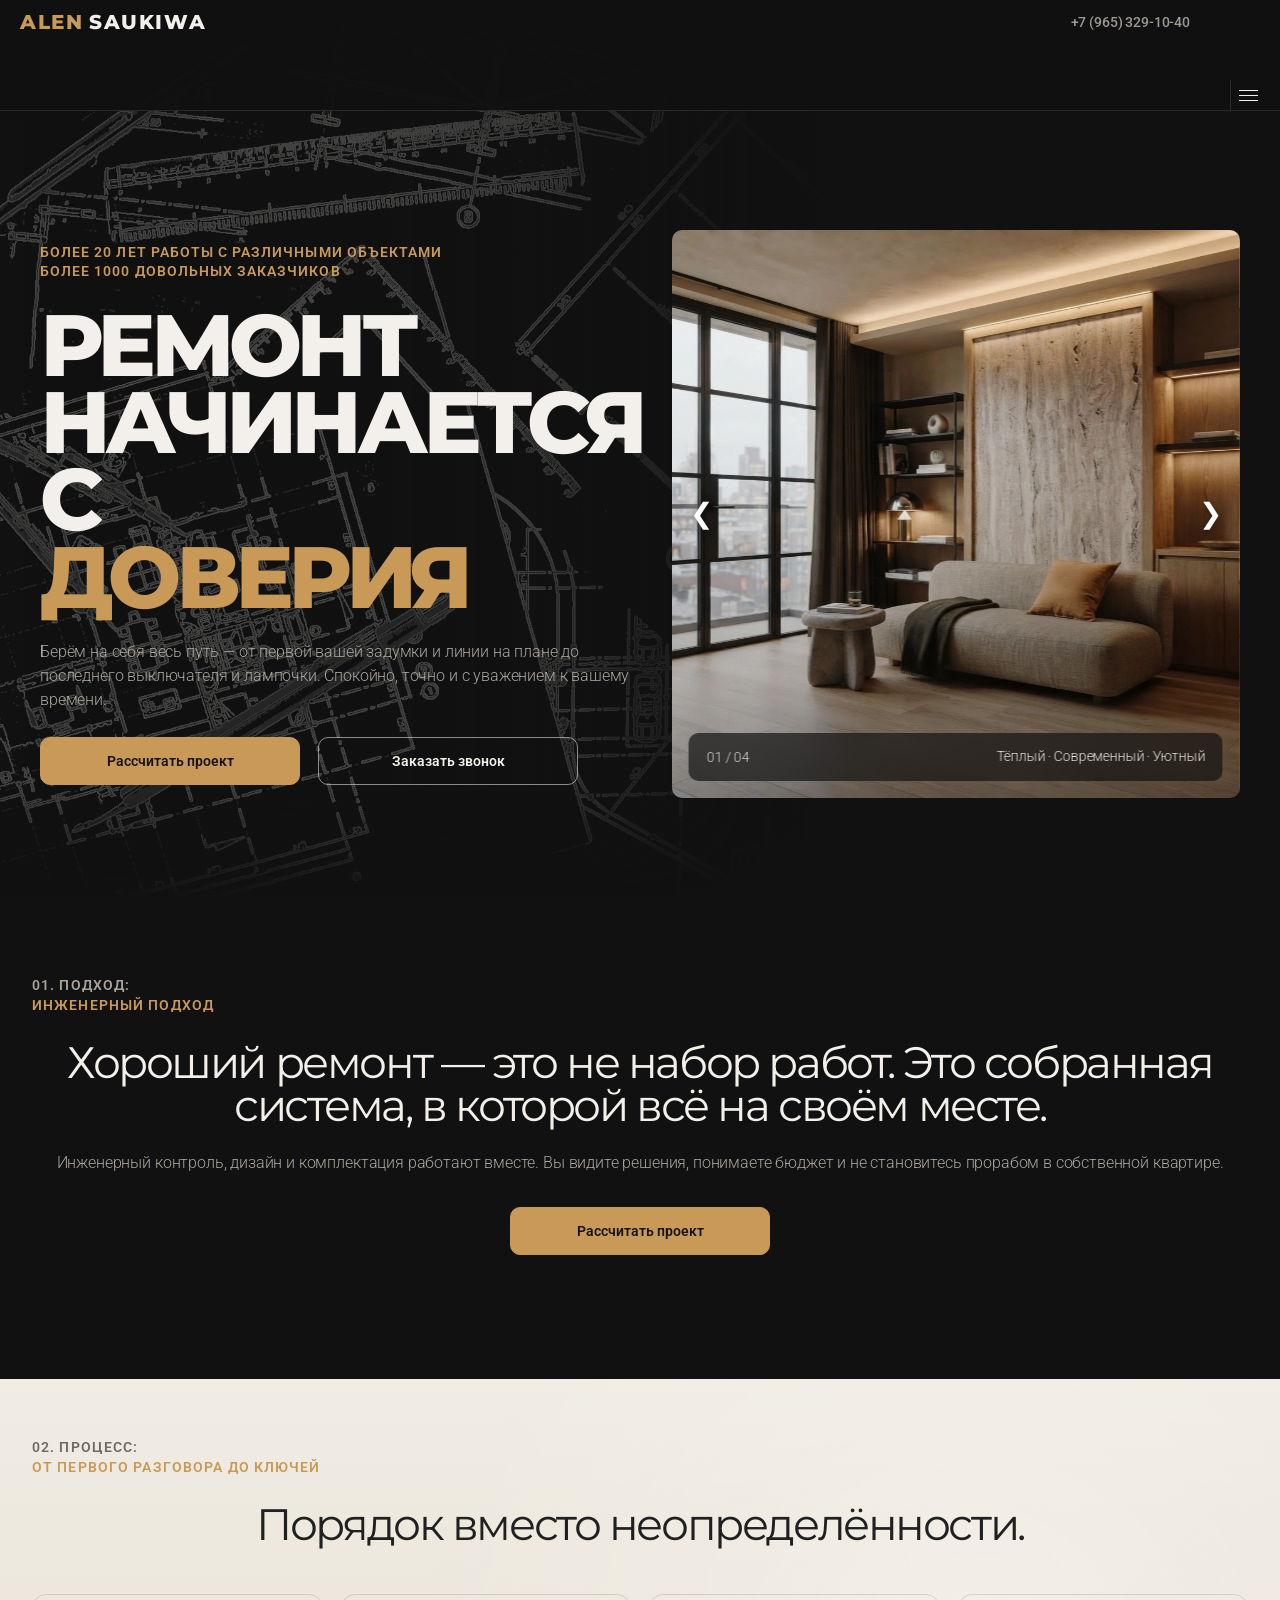
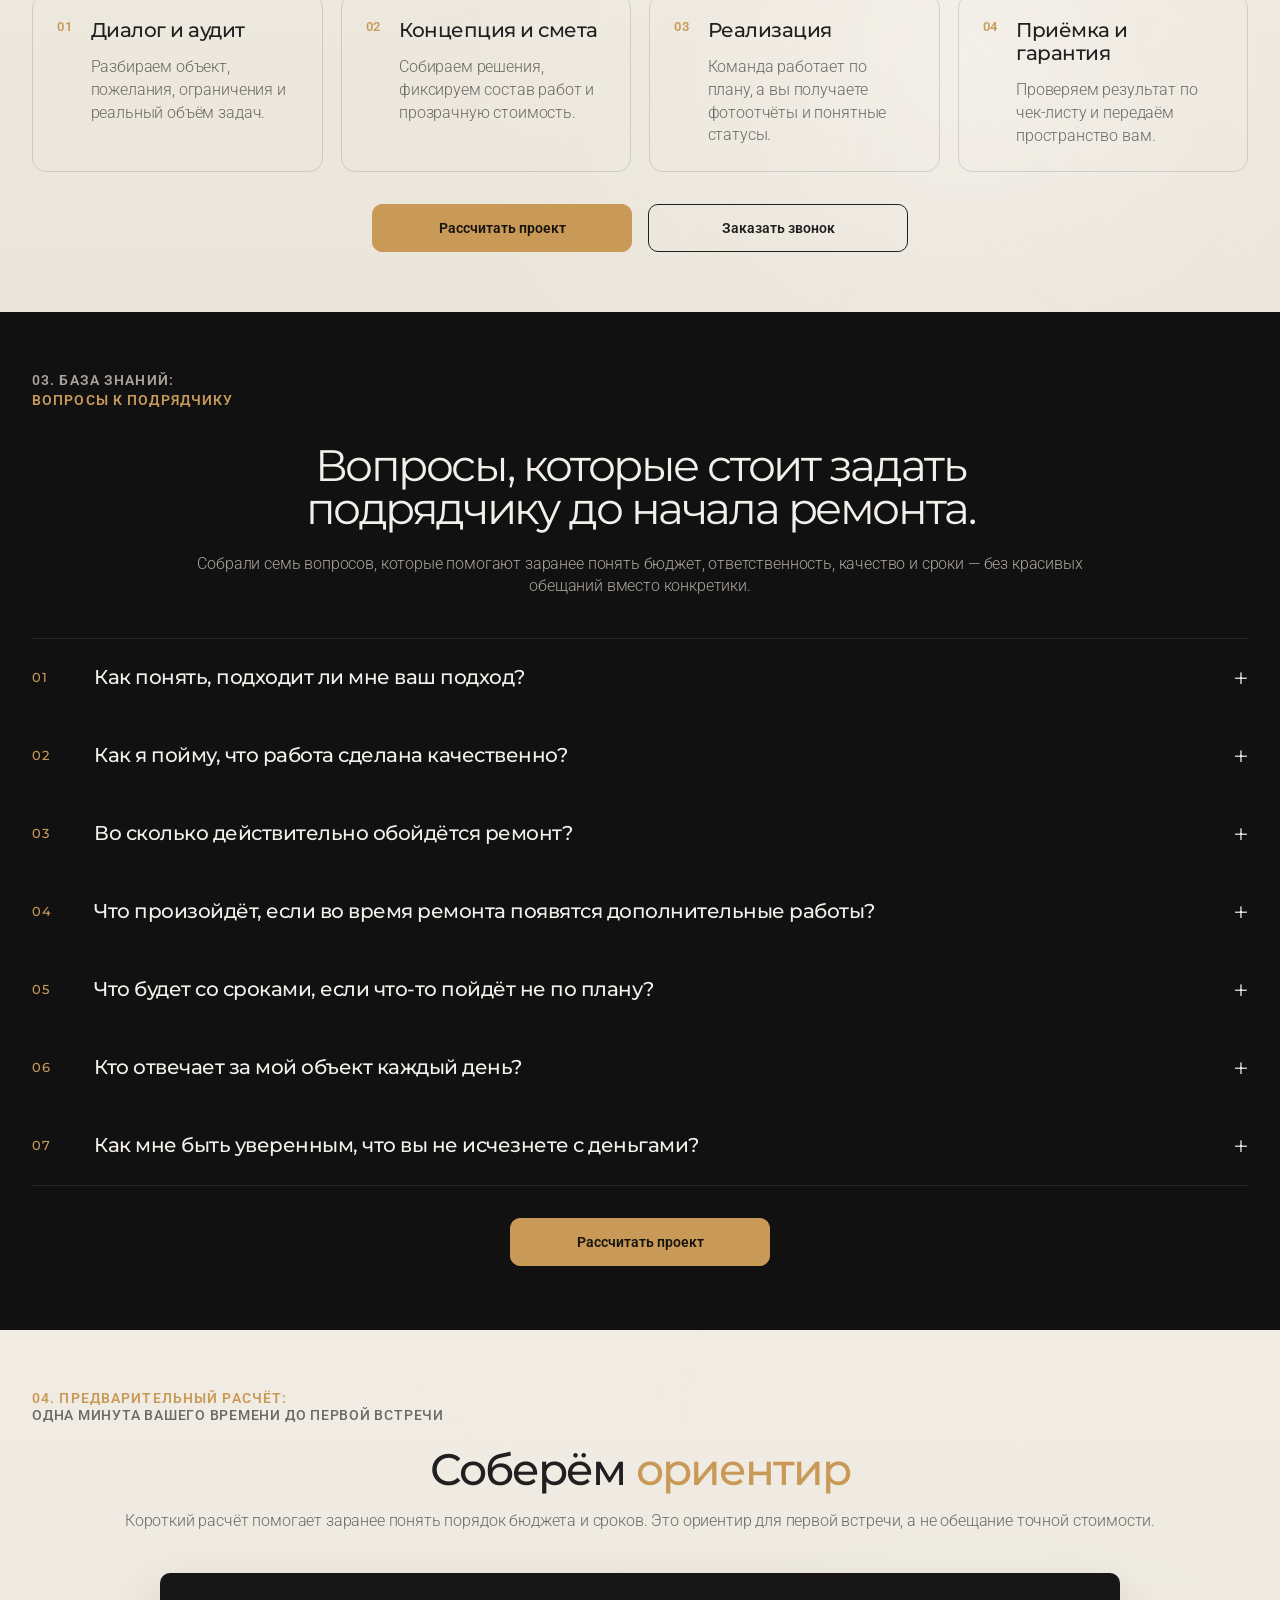
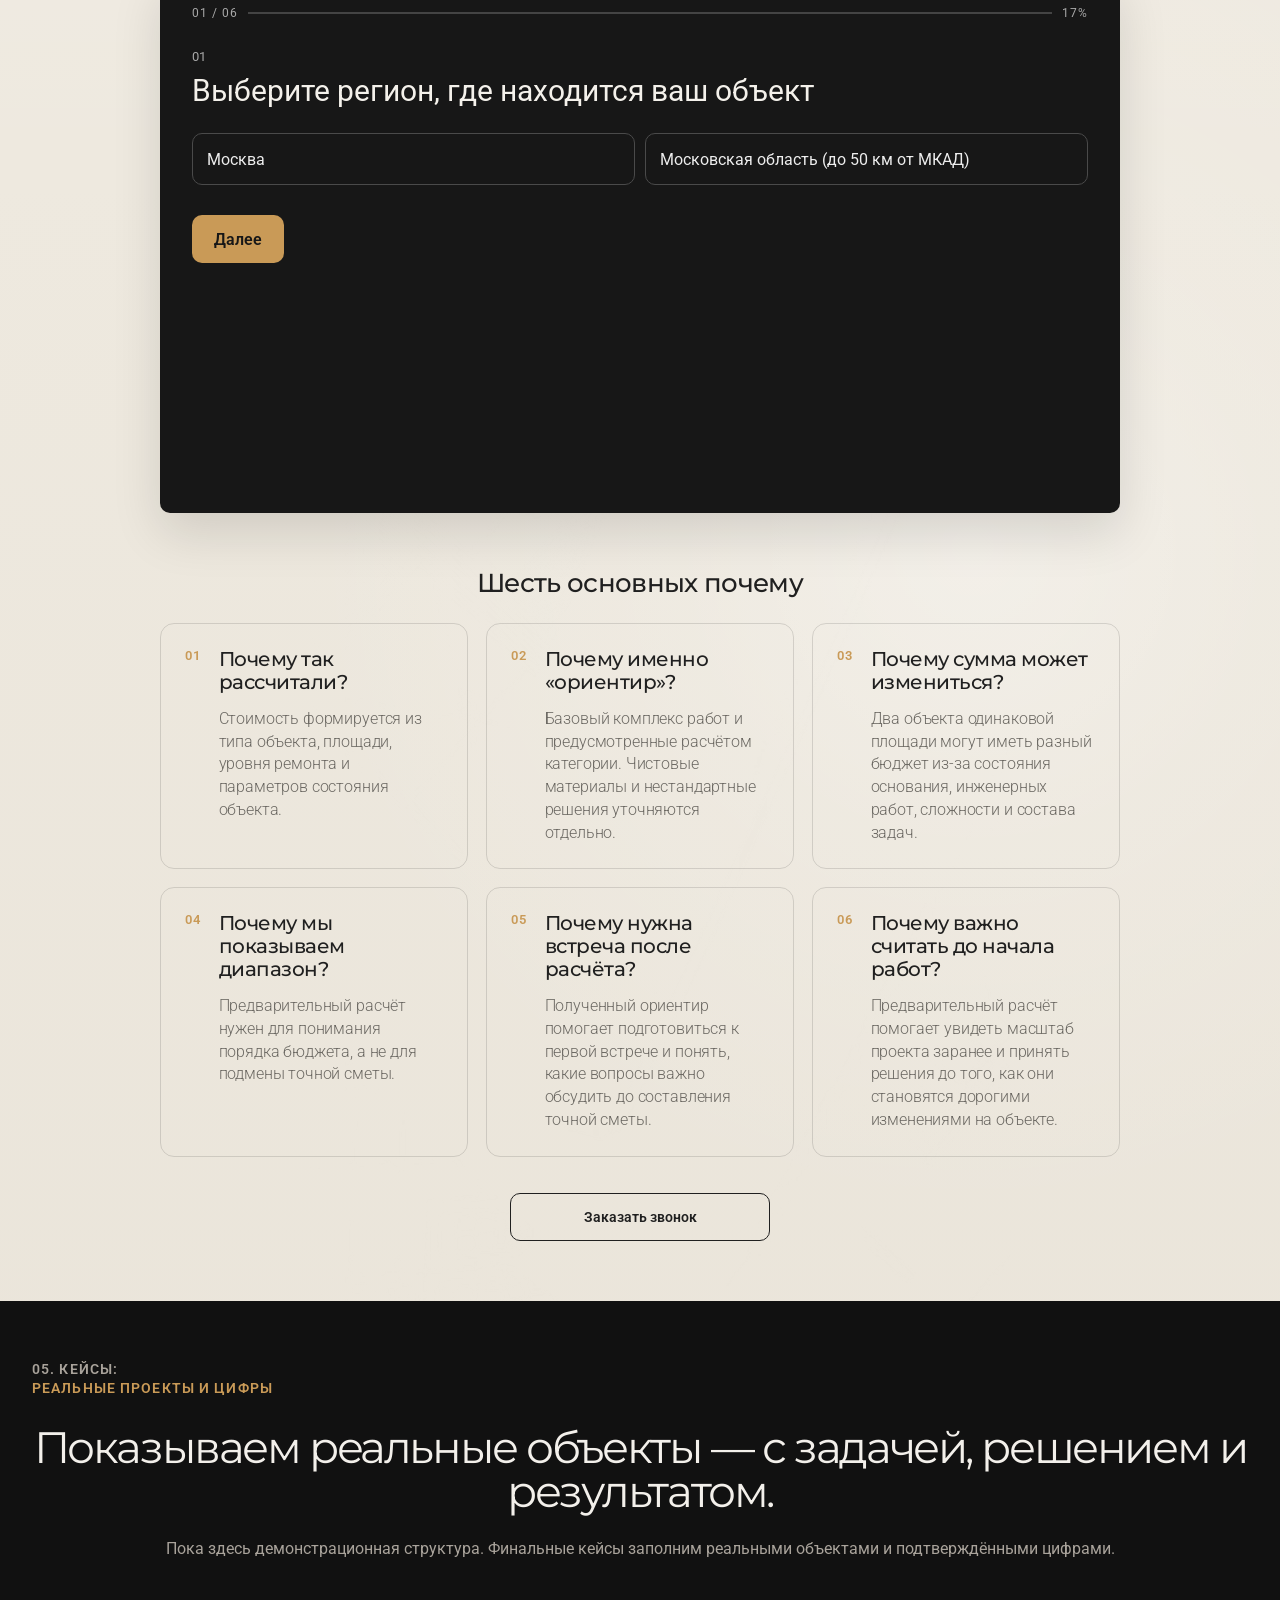
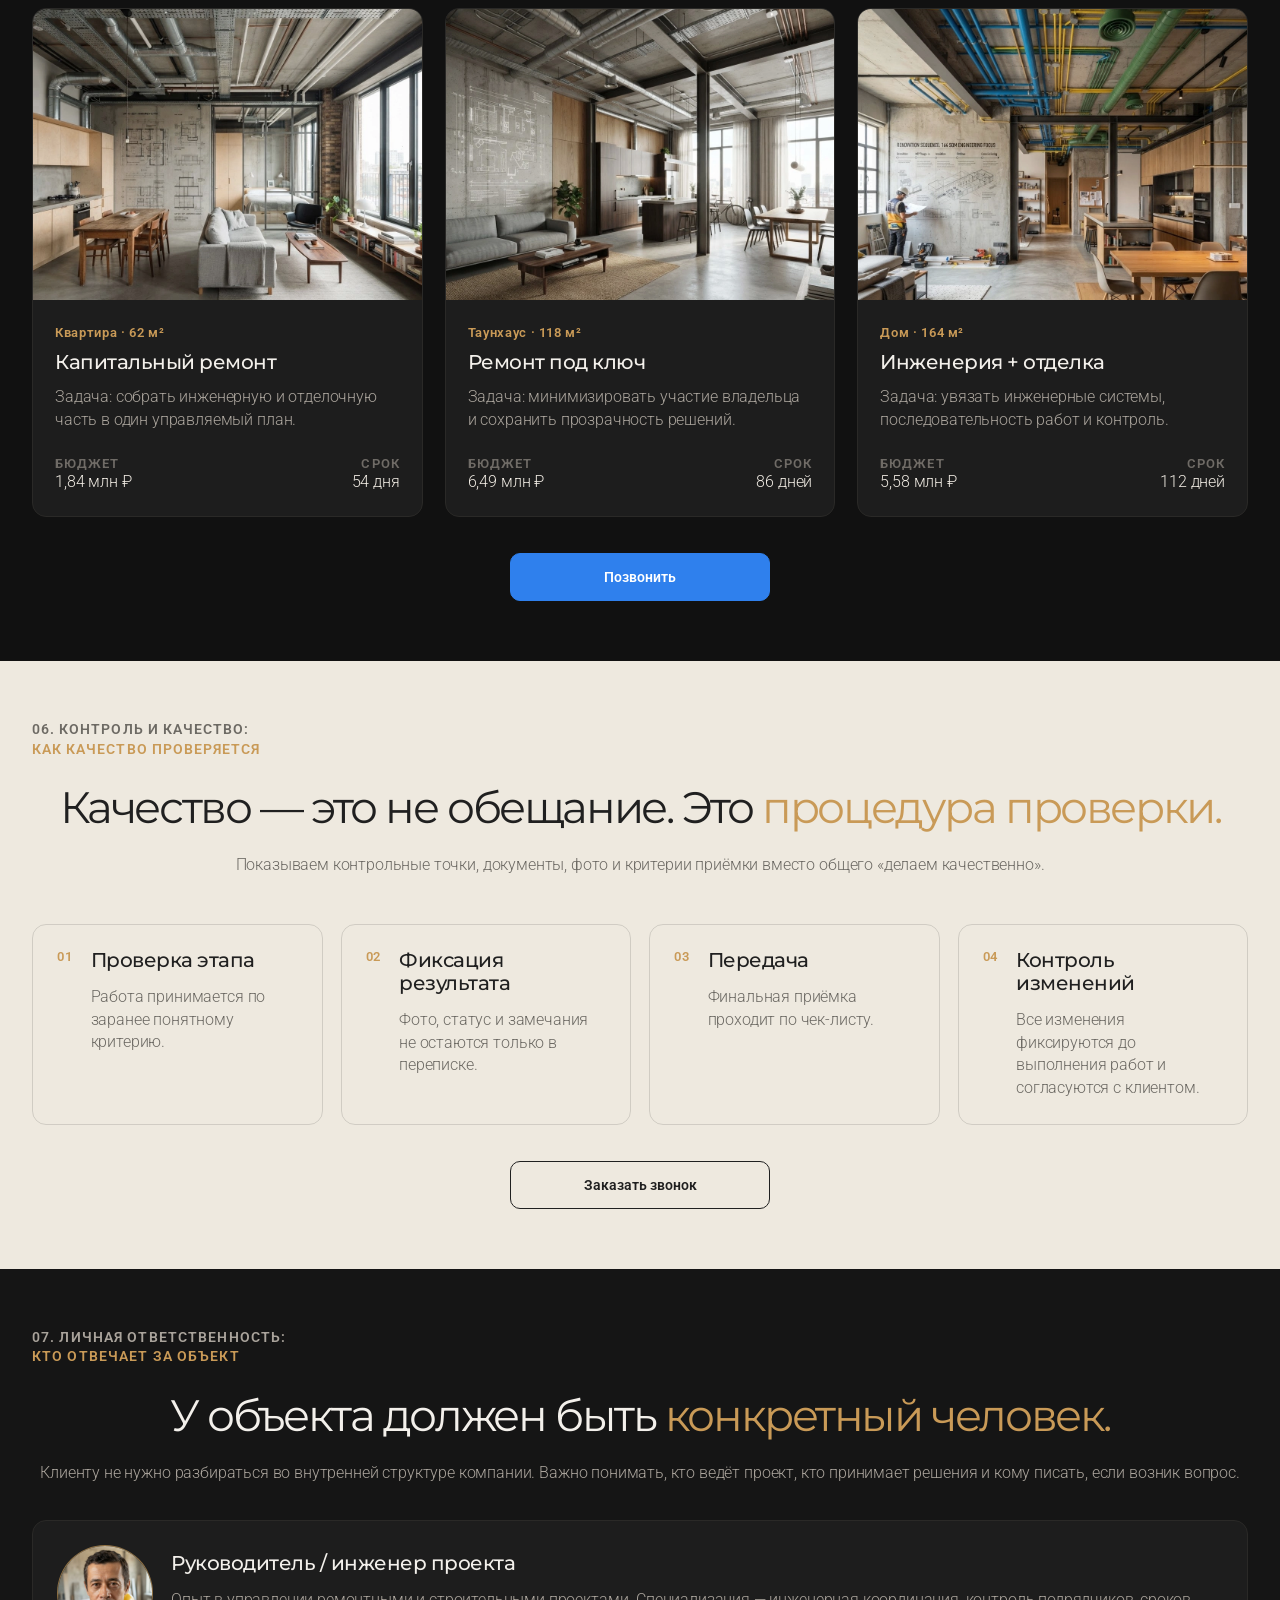
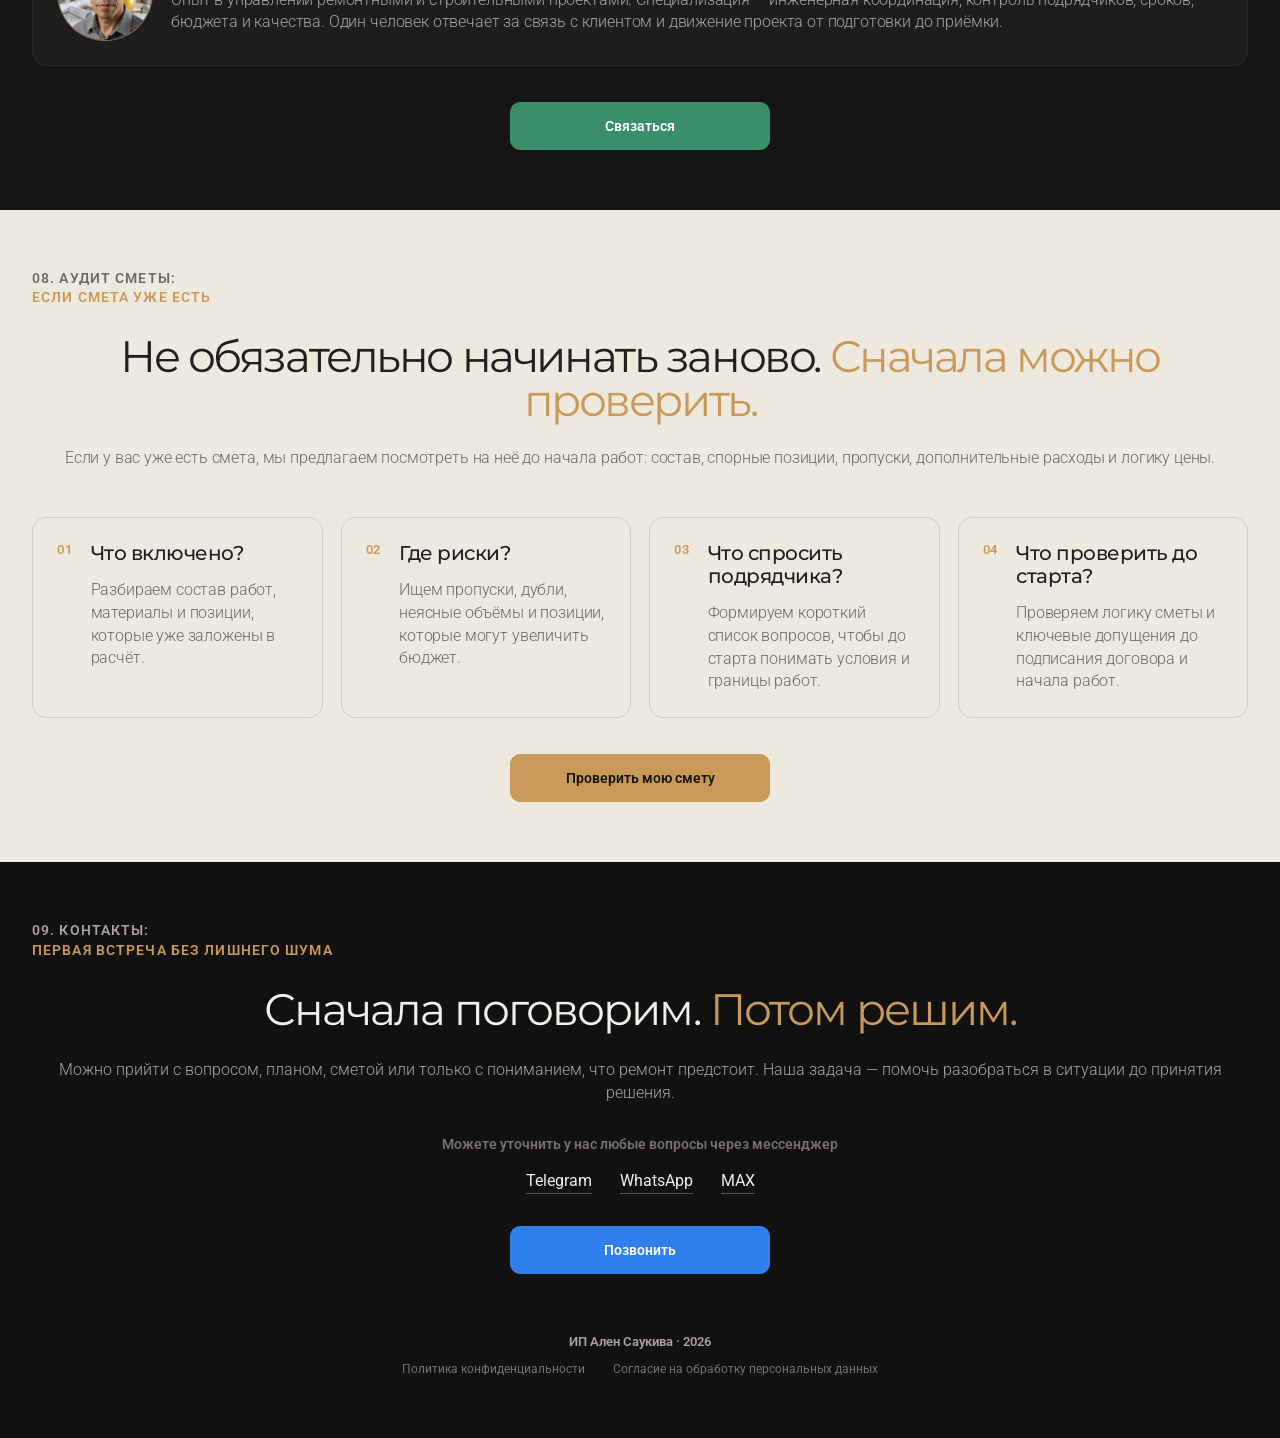
==== commit 931f562b: "Clean version" ====
--- a/index.html
+++ b/index.html
@@ -4,7 +4,7 @@
 <head>
 <meta charset="utf-8"/>
 <meta content="width=device-width, initial-scale=1" name="viewport"/>
-<title>ALENINDAHOUSE+ — Ремонт с инженерным подходом</title>
+<title>ALENINDAHOUSE+ — Ремонт с инженерным подходом · V3.0</title>
 <link href="https://fonts.googleapis.com" rel="preconnect"/>
 <link crossorigin="" href="https://fonts.gstatic.com" rel="preconnect"/>
 <link href="https://fonts.googleapis.com/css2?family=Montserrat:wght@400;500;600;700;800&amp;family=Roboto:wght@400;500;600;700&amp;display=swap" rel="stylesheet"/>
@@ -19,6 +19,11 @@
 <div aria-hidden="true" class="menu-backdrop" id="menuBackdrop"></div>
 <nav aria-label="Основная навигация" class="main-nav" id="mainNav">
 <a href="#block-01-anchor">Подход</a><a href="#block-02-anchor">Процесс</a><a href="#block-03-anchor">База знаний</a><a href="#block-04-anchor">Расчет</a><a href="#block-05-anchor">Кейсы</a><a href="#block-06-anchor">Контроль</a><a href="#block-07-anchor">Личность</a><a href="#block-08-anchor">Аудит сметы</a><a href="#block-09-anchor">Контакты</a>
+<div class="menu-footer" aria-label="Задать вопрос через мессенджеры"><div class="menu-messenger-title">Задать вопрос через</div><div class="menu-messengers">
+<a href="#" aria-label="Telegram — пока недоступно"><img src="assets/icons/telegram.svg" alt="" aria-hidden="true"/></a>
+<a href="#" aria-label="WhatsApp — пока недоступно"><img src="assets/icons/whatsapp.svg" alt="" aria-hidden="true"/></a>
+<a href="#" aria-label="MAX — пока недоступно"><img src="assets/icons/max.svg" alt="" aria-hidden="true"/></a>
+</div></div>
 </nav>
 <a class="header-phone" data-site-phone="" href="tel:+79653291040">+7 (965) 329-10-40</a><a class="header-mobile-call cta cta-call" data-site-phone-mobile="" href="tel:+79653291040">Позвонить</a>
 </div>
@@ -38,10 +43,10 @@
 <section class="hero-media">
 <div class="carousel">
 <div class="slides" id="slides">
-<article class="slide"><img alt="Интерьер проекта 1" class="slide-image image-1" src="assets/room-1.png"/><div class="slide-overlay"><span class="slide-counter">01 / 04</span><span>Тёплый · Современный · Уютный</span></div></article>
-<article class="slide"><img alt="Интерьер проекта 2" class="slide-image image-2" src="assets/room-2.jpg"/><div class="slide-overlay"><span class="slide-counter">02 / 04</span><span>Светлый · Семейный · Функциональный</span></div></article>
-<article class="slide"><img alt="Интерьер проекта 3" class="slide-image image-3" src="assets/room-3.jpg"/><div class="slide-overlay"><span class="slide-counter">03 / 04</span><span>Классический · Тёплый · Фактурный</span></div></article>
-<article class="slide"><img alt="Интерьер проекта 4" class="slide-image image-4" src="assets/room-4.jpg"/><div class="slide-overlay"><span class="slide-counter">04 / 04</span><span>Спокойный · Натуральный · Домашний</span></div></article>
+<article class="slide"><img alt="Интерьер проекта 1" class="slide-image image-1" src="assets/generated/hero/hero-01.webp"/ loading="eager" fetchpriority="high" decoding="async"><div class="slide-overlay"><span class="slide-counter">01 / 04</span><span>Тёплый · Современный · Уютный</span></div></article>
+<article class="slide"><img alt="Интерьер проекта 2" class="slide-image image-2" src="assets/generated/hero/hero-02.webp"/ loading="lazy" decoding="async"><div class="slide-overlay"><span class="slide-counter">02 / 04</span><span>Светлый · Семейный · Функциональный</span></div></article>
+<article class="slide"><img alt="Интерьер проекта 3" class="slide-image image-3" src="assets/generated/hero/hero-03.webp"/ loading="lazy" decoding="async"><div class="slide-overlay"><span class="slide-counter">03 / 04</span><span>Классический · Тёплый · Фактурный</span></div></article>
+<article class="slide"><img alt="Интерьер проекта 4" class="slide-image image-4" src="assets/generated/hero/hero-04.webp"/ loading="lazy" decoding="async"><div class="slide-overlay"><span class="slide-counter">04 / 04</span><span>Спокойный · Натуральный · Домашний</span></div></article>
 </div>
 <button aria-label="Предыдущий слайд" class="carousel-btn prev" id="prev" type="button">❮</button>
 <button aria-label="Следующий слайд" class="carousel-btn next" id="next" type="button">❯</button>
@@ -206,15 +211,15 @@
 </div>
 <div class="case-grid">
 <article class="case-card">
-<div class="case-visual"><img alt="Современный интерьер квартиры" src="https://ik.imagekit.io/ijsd2xvnc/Inhaus/caroline-badran-eroVX2UFNK4-unsplash.jpg?updatedAt=1772076858918"/></div>
+<div class="case-visual"><img alt="Современный интерьер квартиры" decoding="async" loading="lazy" src="assets/generated/cases/case-01.webp"/></div>
 <div class="case-data"><span>Квартира · 62 м²</span><strong>Капитальный ремонт</strong><p>Задача: собрать инженерную и отделочную часть в один управляемый план.</p><div><b>Бюджет</b><b>Срок</b></div><div><span>1,84 млн ₽</span><span>54 дня</span></div></div>
 </article>
 <article class="case-card">
-<div class="case-visual"><img alt="Современный интерьер таунхауса" src="https://r2.storagewhise.eu/brusselssothebysinternationalrealty/Pictures/6362810/1920/e34730ce7c484aada151c10ec6be4e32.jpg"/></div>
+<div class="case-visual"><img alt="Современный интерьер таунхауса" decoding="async" loading="lazy" src="assets/generated/cases/case-02.webp"/></div>
 <div class="case-data"><span>Таунхаус · 118 м²</span><strong>Ремонт под ключ</strong><p>Задача: минимизировать участие владельца и сохранить прозрачность решений.</p><div><b>Бюджет</b><b>Срок</b></div><div><span>6,49 млн ₽</span><span>86 дней</span></div></div>
 </article>
 <article class="case-card">
-<div class="case-visual"><img alt="Современная кухня в частном доме" src="https://images-listings.coldwellbanker.com/HARMLS/72/32/59/59/_P/72325959_P07.jpg?width=1024"/></div>
+<div class="case-visual"><img alt="Современная кухня в частном доме" decoding="async" loading="lazy" src="assets/generated/cases/case-03.webp"/></div>
 <div class="case-data"><span>Дом · 164 м²</span><strong>Инженерия + отделка</strong><p>Задача: увязать инженерные системы, последовательность работ и контроль.</p><div><b>Бюджет</b><b>Срок</b></div><div><span>5,58 млн ₽</span><span>112 дней</span></div></div>
 </article>
 </div>
@@ -251,12 +256,7 @@
 <p>Клиенту не нужно разбираться во внутренней структуре компании. Важно понимать, кто ведёт проект, кто принимает решения и кому писать, если возник вопрос.</p>
 </div>
 <div class="person-card">
-<div aria-hidden="true" class="person-avatar">
-<svg aria-label="Аватар руководителя проекта" role="img" viewbox="0 0 64 64">
-<circle cx="32" cy="22" fill="currentColor" opacity=".95" r="10"></circle>
-<path d="M14 52c1.8-10.4 8.1-16 18-16s16.2 5.6 18 16" fill="none" stroke="currentColor" stroke-linecap="round" stroke-width="7"></path>
-</svg>
-</div>
+<div class="person-avatar"><img alt="Руководитель проекта" decoding="async" loading="lazy" src="assets/generated/avatar-alen.png"/></div>
 <div>
 <strong>Руководитель / инженер проекта</strong>
 <span>Опыт в управлении ремонтными и строительными проектами. Специализация — инженерная координация, контроль подрядчиков, сроков, бюджета и качества. Один человек отвечает за связь с клиентом и движение проекта от подготовки до приёмки.</span>
--- a/styles.css
+++ b/styles.css
@@ -173,37 +173,6 @@
 .brand-gold{color:var(--gold)}
 .brand-space{color:transparent;display:inline-block;width:.28em;flex:0 0 .28em}
 .brand-light{color:var(--text)}
-.brand-menu{color:var(--menu);margin-left:4px}
-
-.header-contact{
-  grid-area:contact;
-  min-width:0;
-  display:flex;
-  align-items:center;
-  justify-self:end;
-  gap:6px;
-}
-.phone{
-  display:block;
-  color:var(--menu);
-  font-size:9px;
-  line-height:1;
-  letter-spacing:-.02em;
-  white-space:nowrap;
-}
-.messengers{display:flex;align-items:center;gap:5px}
-.messenger{
-  width:18px;
-  height:18px;
-  display:grid;
-  place-items:center;
-  transition:transform .2s,opacity .2s;
-}
-.messenger:hover{transform:translateY(-1px);opacity:.85}
-.messenger svg{width:18px;height:18px;fill:currentColor}
-.tg{color:var(--telegram)}
-.wa{color:var(--whatsapp)}
-.max img{display:block;width:18px;height:18px;object-fit:contain}
 
 .menu-toggle{
   grid-area:menu;
@@ -334,7 +303,7 @@
 
 /* APPROVED TYPOGRAPHY — VARIANT 1: Montserrat + Roboto */
 .brand, h1, h2, h3 {font-family:var(--font-main)}
-body, .main-nav, .phone, .cta, .approach, .section-heading, .section-index, .approach-kicker, .process-kicker, .process-num, .hero-description, .slide-overlay, .carousel-btn, .process-item p {font-family:var(--font-body)}
+body,.main-nav,.cta,.approach,.section-heading,.section-index,.approach-kicker,.process-kicker,.process-num,.hero-description,.slide-overlay,.carousel-btn,.process-item p {font-family:var(--font-body)}
 
 
 /* ---------- Screen 01 / Hero: mobile first ---------- */
@@ -525,9 +494,6 @@
 /* Hero controls: primary hover is intentionally high-contrast; carousel uses quiet dots below the image. */
 .cta-primary{transition:background-color .2s ease,color .2s ease,border-color .2s ease}
 .cta-primary:hover,.cta-primary:focus-visible{background:#b98949;color:#fff;border-color:#b98949}
-.carousel-dots{display:flex;align-items:center;justify-content:center;gap:8px;margin-top:10px;height:14px}
-.carousel-dot{width:7px;height:7px;padding:0;border:1px solid rgba(243,240,235,.58);border-radius:50%;background:transparent;cursor:pointer;opacity:.82;transition:transform .2s ease,background-color .2s ease,border-color .2s ease,opacity .2s ease}
-.carousel-dot.is-active,.carousel-dot:hover,.carousel-dot:focus-visible{background:var(--gold);border-color:var(--gold);opacity:1;transform:scale(1.15)}
 .carousel-btn{display:block}
 
 /* ---------- Screen 02 / Approach: mobile first ---------- */
@@ -605,8 +571,6 @@
   font-weight:400;
   text-wrap:balance;
 }
-.approach-copy h2 .heading-desktop{display:none}
-.approach-copy h2 .heading-mobile{display:block}
 .approach-info{
   width:100%;
   max-width:36em;
@@ -710,10 +674,6 @@
 /* ---------- Small mobile ---------- */
 @media (max-width:380px){
   .brand{font-size:15px}
-  .header-contact{gap:5px}
-  .phone{font-size:8px}
-  .messengers{gap:4px}
-  .messenger,.messenger svg,.max img{width:17px;height:17px}
   .menu-toggle{width:28px;margin-left:2px;padding-left:7px}
   .menu-toggle span{width:18px}
   .hero-shell{gap:18px}
@@ -746,12 +706,6 @@
   .menu-toggle{display:block}
   .main-nav{display:none}
   .main-nav.open{display:flex}
-  .header-contact{justify-self:end}
-  .phone{font-size:15px}
-  .messengers{gap:9px}
-  .messenger{width:22px;height:22px}
-  .messenger svg{width:20px;height:20px}
-  .max img{width:21px;height:21px}
 
   .hero{
     margin-bottom:var(--screen-gap-tablet);
@@ -773,15 +727,12 @@
   .hero-media{width:min(100%,600px);justify-self:end;align-self:center}
   .carousel{width:100%;max-width:600px}
   .slide-overlay{min-height:48px;padding:10px 18px;font-size:14px;gap:14px}
-  .carousel-dots{margin-top:9px}
 
   .approach-section{margin-bottom:var(--screen-gap-tablet);min-height:0}
   .approach-section-shell{width:min(1200px,calc(100% - 40px));min-height:500px;gap:18px}
   .section-index{font-size:14px;letter-spacing:.16em}
   .section-heading{align-items:flex-start;text-align:left}
   .approach-kicker,.process-kicker{font-size:14px;letter-spacing:.18em;text-align:left}
-  .approach-copy h2 .heading-desktop{display:block}
-  .approach-copy h2 .heading-mobile{display:none}
   .approach-copy h2{max-width:1000px;font-size:44px}
   .approach-info{max-width:900px;margin-top:20px}
   .approach-copy p{font-size:14px;min-width:var(--cta-width);margin-top:26px}
@@ -905,7 +856,6 @@
   .hero-media{width:min(100%,600px);max-width:600px;justify-self:end}
   .carousel{width:100%;max-width:600px}
   .slide-overlay{min-height:48px;padding:10px 20px;font-size:14px;gap:16px}
-  .carousel-dots{margin-top:10px}
 
   .approach-section{
     min-height:0;
@@ -999,7 +949,7 @@
 .s04 .q{margin-bottom:26px;font-size:30px;line-height:1.1}
 .s04 .opts{display:grid;grid-template-columns:1fr 1fr;gap:10px}
 .s04 .opt{min-height:52px;padding:12px 14px;border:1px solid #4a4a4a;border-radius:10px;background:transparent;color:#eee;text-align:left;cursor:pointer}
-.s04 .opt.active,.s04 .opt:hover{border-color:var(--gold);background:rgba(201,164,92,.1)}
+.s04 .opt:hover{border-color:var(--gold);background:rgba(201,164,92,.1)}
 .s04 .controls{display:flex;gap:10px;margin-top:30px}
 .s04 .next,.s04 .back{height:var(--s04-control-h);padding:0 22px;border-radius:10px;cursor:pointer}
 .s04 .next{border:0;background:var(--gold);color:#171717;font-weight:600}
@@ -1009,10 +959,6 @@
 .s04 input[type=range]{width:100%;accent-color:var(--gold)}
 .s04 .ranges{display:flex;justify-content:space-between;color:#999;font-size:12px}
 .s04 .trust h2{margin:0 0 22px;font-size:26px;line-height:1.15;font-weight:500}
-.s04 .ti{padding:17px 0;border-top:1px solid var(--s04-line)}
-.s04 .ti:last-of-type{border-bottom:1px solid var(--s04-line)}
-.s04 .tt{margin-bottom:6px;font-size:var(--s04-question,16px)}
-.s04 .tx{color:var(--s04-muted);font-size:var(--s04-answer,14px);line-height:1.5}
 .s04 .result{display:none;margin-top:24px;padding-top:22px;border-top:1px solid #444}
 .s04 .result.show{display:block}
 .s04 .rk{color:#aaa;font-size:12px;letter-spacing:.08em;text-transform:uppercase}
@@ -1100,7 +1046,7 @@
 @media (max-width:900px){
   .s04{padding:48px 0 70px}
   .s04 .grid{grid-template-columns:1fr;gap:32px}
-  .s04 .calc{order:1}.s04 .trust{order:2}.s04 .audit{order:3}
+  .s04 .calc{order:1}.s04 .trust{order:2}
 }
 @media (max-width:760px){
   .s04 .wrap{width:calc(100% - 28px)}
@@ -1121,16 +1067,8 @@
    No structural overrides are applied to the existing first four blocks. */
 .section-light{position:relative;background:#f3eee5;color:#1a1917;overflow:clip;}
 .section-dark{position:relative;background:transparent;color:var(--text);overflow:clip;}
-.light-panel{background:#f3eee5;color:#1a1917;}
-.knowledge-section{background:transparent;color:var(--text);}
-.knowledge-section{padding:clamp(76px,9vw,132px) 0 clamp(84px,10vw,140px);}
-.knowledge-heading{grid-column:1;}
-.knowledge-main{grid-column:2;}
-.knowledge-intro h2,.generic-head h2,.quality-layout h2,.responsibility-layout h2,.audit-layout h2,.contacts-main h2{margin:0;font-size:14px;line-height:.98;letter-spacing:-.06em;font-weight:400;max-width:17ch;}
-.knowledge-intro p,.generic-head p,.quality-layout p,.responsibility-layout p,.audit-layout p,.contacts-main p{margin:24px 0 0;max-width:760px;font-size:14px;line-height:1.45;color:#68635d;}
-.knowledge-section .knowledge-intro p{color:#a9a39b;}
-.knowledge-section .knowledge-list{border-color:var(--line);}
-.knowledge-list{margin-top:clamp(48px,6vw,76px);border-top:1px solid rgba(26,25,23,.22);}
+.knowledge-intro h2,.generic-head h2,.responsibility-layout h2,.contacts-main h2{margin:0;font-size:14px;line-height:.98;letter-spacing:-.06em;font-weight:400;max-width:17ch;}
+.knowledge-intro p,.generic-head p,.responsibility-layout p,.contacts-main p{margin:24px 0 0;max-width:760px;font-size:14px;line-height:1.45;color:#68635d;}
 .generic-shell{width:min(1400px,calc(100% - 64px));margin:0 auto;padding:clamp(78px,9vw,132px) 0 var(--section-gap);}
 .generic-shell>.section-heading{display:grid;grid-template-columns:180px 1fr;column-gap:clamp(42px,5.5vw,88px);align-items:start;}
 .generic-kicker{color:var(--gold);font-size:14px;letter-spacing:.17em;font-weight:600;text-transform:uppercase;}
@@ -1141,40 +1079,29 @@
 .case-card{border:var(--card-line-width) solid var(--line);background:#1d1d1d;border-radius:14px;overflow:hidden;}
 .case-visual{aspect-ratio:4/3;overflow:hidden;background:#222;}
 .case-visual img{width:100%;height:100%;display:block;object-fit:cover;filter:saturate(.88);}
-.case-data{padding:22px;}.case-data>span{font-family:var(--font-body);font-size:var(--t-item-num);font-weight:600;line-height:1.2;color:var(--gold);letter-spacing:.05em}.case-data>strong{display:block;margin-top:10px;font-family:var(--font-main);font-size:var(--t-item-title);font-weight:500;line-height:1.15;letter-spacing:-.025em}.case-data p{margin:12px 0 24px;font-family:var(--font-body);font-size:var(--t-item-body);font-weight:300;line-height:1.42;color:#a9a39b;letter-spacing:-.01em}.case-data>div{display:flex;justify-content:space-between;gap:20px}.case-data>div b{font-family:var(--font-body);font-size:var(--t-item-num);font-weight:600;line-height:1.2;color:#6f6b66;text-transform:uppercase;letter-spacing:.08em}.case-data>div span{font-family:var(--font-body);font-size:var(--t-item-body);font-weight:300;line-height:1.42;color:#eee9e1;letter-spacing:-.01em}.section-note{margin-top:18px;color:#77716a;font-size:12px;}
-.quality-layout,.responsibility-layout,.audit-layout,.contacts-layout{display:grid;grid-template-columns:180px minmax(0,1fr);column-gap:clamp(42px,5.5vw,88px);}
-.quality-layout>div:last-child,.responsibility-layout>div:last-child,.audit-layout>div:last-child,.contacts-main{grid-column:2;}
-.quality-layout h2{max-width:15ch;}.gold-text{color:var(--gold);}.quality-layout p,.audit-layout p{color:#68635d;}
-.quality-steps{margin-top:56px;border-top:var(--card-line-width) solid rgba(26,25,23,.22);display:grid;grid-template-columns:repeat(3,1fr);}
-.quality-steps>div{padding:24px 24px 0 0;border-right:var(--card-line-width) solid rgba(26,25,23,.22);}.quality-steps>div+div{padding-left:24px}.quality-steps>div:last-child{border-right:0}.quality-steps span{display:block;color:var(--gold);font-size:12px}.quality-steps strong{display:block;margin-top:14px;font-size:20px;font-weight:500}.quality-steps p{font-size:14px;margin-top:10px;}
+.case-data{padding:22px;}.case-data>span{font-family:var(--font-body);font-size:var(--t-item-num);font-weight:600;line-height:1.2;color:var(--gold);letter-spacing:.05em}.case-data>strong{display:block;margin-top:10px;font-family:var(--font-main);font-size:var(--t-item-title);font-weight:500;line-height:1.15;letter-spacing:-.025em}.case-data p{margin:12px 0 24px;font-family:var(--font-body);font-size:var(--t-item-body);font-weight:300;line-height:1.42;color:#a9a39b;letter-spacing:-.01em}.case-data>div{display:flex;justify-content:space-between;gap:20px}.case-data>div b{font-family:var(--font-body);font-size:var(--t-item-num);font-weight:600;line-height:1.2;color:#6f6b66;text-transform:uppercase;letter-spacing:.08em}.case-data>div span{font-family:var(--font-body);font-size:var(--t-item-body);font-weight:300;line-height:1.42;color:#eee9e1;letter-spacing:-.01em}
+.responsibility-layout{display:grid;grid-template-columns:180px minmax(0,1fr);column-gap:clamp(42px,5.5vw,88px);}
+.responsibility-layout>div:last-child,.contacts-main{grid-column:2;}.gold-text{color:var(--gold);}
 .responsibility-layout p,.contacts-main p{color:#a9a39b;}.person-card{margin-top:40px;display:flex;align-items:center;gap:18px;padding:24px;border:var(--card-line-width) solid var(--line);border-radius:14px;max-width:620px;background:#171717}.person-avatar{width:58px;height:58px;border-radius:50%;display:grid;place-items:center;background:var(--gold);color:#17130e;font-weight:800}.person-card strong{display:block;font-size:18px}.person-card span{display:block;margin-top:6px;color:#a9a39b;font-size:14px;line-height:1.4}.responsibility-layout .cta{margin-top:30px;}
-.contacts-main h2{color:var(--text);}.contact-actions{display:flex;gap:14px;margin-top:32px}.contact-meta{grid-column:2;margin-top:54px;display:grid;grid-template-columns:auto auto;gap:10px 26px;max-width:520px}.contact-meta span{color:#77716a;font-size:12px;text-transform:uppercase;letter-spacing:.08em}.contact-meta a{font-size:18px}.site-footer{padding:28px min(32px,4vw);display:flex;justify-content:space-between;gap:24px;background:#111;color:#77716a;font-size:12px;letter-spacing:.04em}.site-footer div{color:var(--gold);font-weight:700;}
+.contacts-main h2{color:var(--text);}
 
 @media(max-width:1100px){
   .knowledge-shell,.generic-shell{width:min(1200px,calc(100% - 40px));}
-  .knowledge-shell,.generic-shell>.section-heading,.quality-layout,.responsibility-layout,.audit-layout,.contacts-layout{grid-template-columns:120px minmax(0,1fr);column-gap:30px;}
+  .knowledge-shell,.generic-shell>.section-heading,.responsibility-layout{grid-template-columns:120px minmax(0,1fr);column-gap:30px;}
   .generic-head{width:100%;margin:28px 0 0;}
   .case-grid{grid-template-columns:1fr 1fr;}
 }
 @media(max-width:760px){
-  .knowledge-section{padding:68px 0 78px;}
-  .knowledge-shell,.generic-shell,.generic-shell>.section-heading,.quality-layout,.responsibility-layout,.audit-layout,.contacts-layout{display:block;width:calc(100% - 28px);}
-  .knowledge-heading,.generic-shell>.section-heading{margin-bottom:34px;}
-  .knowledge-main,.quality-layout>div:last-child,.responsibility-layout>div:last-child,.audit-layout>div:last-child,.contacts-main{display:block;}
-  .knowledge-intro h2,.generic-head h2,.quality-layout h2,.responsibility-layout h2,.audit-layout h2,.contacts-main h2{font-size:14px;max-width:none;}
-  .knowledge-intro p,.generic-head p,.quality-layout p,.responsibility-layout p,.audit-layout p,.contacts-main p{font-size:14px;line-height:1.45;}
+  .knowledge-shell,.generic-shell,.generic-shell>.section-heading,.responsibility-layout{display:block;width:calc(100% - 28px);}
+  .generic-shell>.section-heading{margin-bottom:34px;}
+  .responsibility-layout>div:last-child,.contacts-main{display:block;}
+  .knowledge-intro h2,.generic-head h2,.responsibility-layout h2,.contacts-main h2{font-size:14px;max-width:none;}
+  .knowledge-intro p,.generic-head p,.responsibility-layout p,.contacts-main p{font-size:14px;line-height:1.45;}
   .generic-shell{padding:68px 0 var(--section-gap);}
   .generic-head{width:100%;margin:28px 0 0;}
   .case-grid{grid-template-columns:1fr;gap:16px;margin-top:40px;}
-  .quality-steps{grid-template-columns:1fr;margin-top:40px;}
-  .quality-steps>div,.quality-steps>div+div{padding:20px 0;border-right:0;border-bottom:var(--card-line-width) solid rgba(26,25,23,.22);}
-  .quality-steps>div:last-child{border-bottom:0;}
   .person-card{margin-top:28px;}
   .audit-points{grid-template-columns:1fr;margin:28px 0;}
-  .contact-actions{display:grid;grid-template-columns:1fr;gap:10px;}
-  .contact-actions .cta{width:100%;}
-  .contact-meta{margin-top:36px;grid-template-columns:1fr;gap:7px;}
-  .site-footer{display:grid;gap:8px;padding:24px 14px;}
 }
 
 
@@ -1213,7 +1140,6 @@
   font-weight:500;
 }
 /* Approved: arrows over the image; bottom dots are removed. */
-.hero .carousel-dots{display:none!important}
 .hero .carousel-btn{
   display:block!important;
   width:auto;
@@ -1368,11 +1294,6 @@
   word-break:normal;
 }
 
-.approach-copy h2 .heading-desktop,
-.approach-copy h2 .heading-mobile{
-  display:inline;
-}
-
 .approach-info{
   width:100%;
   max-width:none;
@@ -1615,8 +1536,6 @@
 
 /* Desktop: show only desktop text spans. */
 @media (min-width:761px){
-  .approach-copy h2 .heading-desktop{display:inline}
-  .approach-copy h2 .heading-mobile{display:none}
 
   .approach-section-shell{
     width:min(1400px,calc(100% - 64px));
@@ -1677,9 +1596,6 @@
     padding:16px 0;
     justify-content:flex-start;
   }
-
-  .approach-copy h2 .heading-desktop{display:none}
-  .approach-copy h2 .heading-mobile{display:inline}
 
   .approach-content{
     margin-top:16px;
@@ -1920,19 +1836,8 @@
 @media (max-width:767px){
   .header-phone{display:none;}
   .header-mobile-call{display:inline-flex;}
-  .contact-meta{
-    margin-top:36px;
-    grid-template-columns:1fr;
-    gap:10px;
-    max-width:none;
-  }
-  .contact-messengers{
-    margin-top:2px;
-  }
 }
 @media (max-width:420px){
-  .contact-meta{gap:8px}
-  .contact-phone{font-size:17px}
 }
 
 /* =========================================================
@@ -1941,15 +1846,11 @@
 
 /* V1.2.11 — final Hero header callback color + brand spacing correction.
    No geometry or breakpoint behavior changed. */
-.header-call,
 .hero-mobile-call{
   background:#d5bb98 !important;
   border-color:#d5bb98 !important;
 }
-.header-call:hover,
-.header-call:focus-visible,
-.hero-mobile-call:hover,
-.hero-mobile-call:focus-visible{
+.hero-mobile-call:hover,.hero-mobile-call:focus-visible{
   background:#d5bb98 !important;
   border-color:#d5bb98 !important;
 }
@@ -2269,14 +2170,8 @@
 }
 
 /* Do not let a generic CTA display rule leak into this placement class. */
-.site-header .header-call {
-  display:inline-flex;
-}
 
 @media (max-width:767px) {
-  .site-header .header-call {
-    display:none;
-  }
 }
 
 /* ============================================================
@@ -2381,11 +2276,7 @@
    taken from the supplied Screen 04 reference screenshot.
    ============================================================ */
 @media (max-width:760px) {
-  .generic-head h2,
-  .quality-layout h2,
-  .responsibility-layout h2,
-  .audit-layout h2,
-  .contacts-main h2 {
+  .generic-head h2,.responsibility-layout h2,.contacts-main h2 {
     font-family:var(--section-main-title-family) !important;
     color:var(--section-main-title-color) !important;
     font-size:var(--section-main-title-size-mobile) !important;
@@ -2698,8 +2589,7 @@
 .section-heading .approach-kicker,.section-heading .process-kicker,.section-heading .generic-kicker{color:var(--section-header-title-color) !important;}
 .hero .section-heading,.hero .section-index,.hero .approach-kicker,.hero .process-kicker,.hero .generic-kicker{font-family:inherit !important;font-size:inherit !important;line-height:inherit !important;font-weight:inherit !important;letter-spacing:inherit !important;color:inherit !important;}
 .cta-call{background:var(--color-call-cta) !important;border-color:var(--color-call-cta) !important;color:#fff !important;transition:background-color .2s ease,border-color .2s ease,color .2s ease,transform .2s ease;}
-.cta-call:hover,.cta-call:focus-visible{background:var(--color-call-cta-hover) !important;border-color:var(--color-call-cta-hover) !important;color:#fff !important;opacity:.92;}
-.header-call{grid-area:contact;}.hero-mobile-call{display:none !important;}.process-call-cta{width:260px;min-width:260px;max-width:260px;}
+.cta-call:hover,.cta-call:focus-visible{background:var(--color-call-cta-hover) !important;border-color:var(--color-call-cta-hover) !important;color:#fff !important;opacity:.92;}.hero-mobile-call{display:none !important;}.process-call-cta{width:260px;min-width:260px;max-width:260px;}
 .hero,.approach-section,.process-section,.knowledge-screen{margin-top:0 !important;margin-bottom:0 !important;}
 .approach-section + .process-section,.process-section + .knowledge-screen{margin-top:0 !important;}
 /* Knowledge section top gap: matches the inter-section rhythm of screens 01–03. */
@@ -3326,7 +3216,7 @@
   text-transform:uppercase;
   color:var(--section-header-title-color) !important;
 }
-.s04 .eyebrow-number,.s04 .eyebrow-separator{color:var(--light-panel-muted) !important;}
+.s04 .eyebrow-number{color:var(--light-panel-muted) !important;}
 .s04 .eyebrow>span:last-child{color:var(--gold) !important;}
 .s04 .section-lead{
   margin-top:0;
@@ -3401,58 +3291,6 @@
   text-align:center !important;
   color:var(--light-panel-ink) !important;
 }
-.s04 .trust .ti{
-  width:100% !important;
-  box-sizing:border-box !important;
-  padding:22px 0 !important;
-  border-top:var(--card-line-width) solid var(--light-card-line) !important;
-  display:flex !important;
-  flex-direction:column !important;
-  align-items:center !important;
-  justify-content:flex-start !important;
-  gap:0 !important;
-  text-align:center !important;
-}
-.s04 .trust .ti:last-of-type{border-bottom:0 !important;}
-.s04 .trust .trust-question-line{
-  display:flex;
-  align-items:baseline;
-  justify-content:center;
-  gap:18px;
-  width:100%;
-}
-.s04 .trust .trust-num{
-  flex:0 0 auto;
-  color:var(--gold) !important;
-  font-family:var(--font-body) !important;
-  font-size:var(--s04-number) !important;
-  line-height:1.2 !important;
-  font-weight:600 !important;
-  letter-spacing:.06em !important;
-  text-align:center !important;
-}
-.s04 .trust .tt{
-  flex:0 1 auto;
-  margin:0 !important;
-  color:var(--light-panel-ink) !important;
-  font-family:var(--font-main) !important;
-  font-size:var(--s04-question) !important;
-  line-height:1.15 !important;
-  font-weight:500 !important;
-  letter-spacing:-.025em !important;
-  text-align:center !important;
-}
-.s04 .trust .tx{
-  width:min(820px,100%) !important;
-  margin:14px auto 0 !important;
-  color:var(--light-panel-muted) !important;
-  font-family:var(--font-body) !important;
-  font-size:var(--s04-answer) !important;
-  line-height:1.42 !important;
-  font-weight:300 !important;
-  letter-spacing:-.01em !important;
-  text-align:center !important;
-}
 
 /* Light-background CTA: same universal component structure, dedicated colors. */
 .s04-projects-cta{
@@ -3488,8 +3326,6 @@
   .s04 .calc{margin-bottom:32px !important;}
   .s04 .trust{margin-bottom:28px !important;}
   .s04 .trust h2{margin-bottom:24px !important;}
-  .s04 .trust .ti{padding:18px 0 !important;}
-  .s04 .trust .trust-question-line{gap:12px;}
   .s04-projects-cta{padding-bottom:var(--section-gap) !important;}
   .s04-projects-cta .cta-light-projects{width:100% !important;min-width:0 !important;max-width:none !important;}
 }
@@ -3506,9 +3342,6 @@
   .s04 .intro{font-size:var(--s04-intro) !important;margin-bottom:20px !important;}
   .s04 .calc{margin-bottom:24px !important;}
   .s04 .trust{margin-bottom:20px !important;}
-  .s04 .trust .trust-num{font-size:var(--s04-number) !important;}
-  .s04 .trust .tt{font-size:var(--s04-question) !important;}
-  .s04 .trust .tx{font-size:var(--s04-answer) !important;}
 }
 
 /* The global h1 span rule is intentionally scoped out for the S04 title. */
@@ -4445,12 +4278,6 @@
 }
 
 /* Screen 04 — internal calculator/trust separators use one card-line color. */
-.s04 .ti{
-  border-top:var(--card-line-width) solid var(--s04-card-line);
-}
-.s04 .ti:last-of-type{
-  border-bottom:var(--card-line-width) solid var(--s04-card-line);
-}
 .s04 .result{
   border-top:var(--card-line-width) solid var(--s04-card-line);
 }
@@ -4771,252 +4598,524 @@
   }
 }
 
+
 /* ============================================================
-   V5.24 — FINAL VERTICAL RHYTHM / SPACING UNIFICATION
-   Goal: one predictable spacing system across 01–09 without
-   changing content, color, component geometry, calculator logic,
-   or approved breakpoint behavior.
-
-   Roles:
-   1. section edge = outside a block
-   2. header -> main content
-   3. title -> supporting text
-   4. supporting text -> main component
-   5. main component -> CTA / next action
-   6. InfoCard internal padding and title -> body spacing
+   ALENINDAHOUSE V3.0 — CANONICAL BASELINE
+   2026-09-01
+   Principle: section rhythm and component internals are independent.
+   This layer is intentionally the final cascade and contains no
+   per-card positional arithmetic.
    ============================================================ */
 :root{
-  --rhythm-section:60px;
-  --rhythm-header-content:28px;
-  --rhythm-title-copy:24px;
-  --rhythm-copy-component:48px;
-  --rhythm-component-cta:36px;
-  --rhythm-card-padding:24px;
-  --rhythm-card-gap:18px;
-  --rhythm-card-title-copy:14px;
-}
-
+  --v3-section-edge:60px;
+  --v3-section-content:28px;
+  --v3-section-copy:24px;
+  --v3-section-component:48px;
+  --v3-component-cta:36px;
+  --v3-card-gap:18px;
+  --v3-card-pad:24px;
+  --v3-card-radius:14px;
+  --v3-card-border:1px solid rgba(32,32,32,.14);
+  --v3-card-title-body:14px;
+  --v3-avatar:96px;
+}
 @media (min-width:761px) and (max-width:1100px){
   :root{
-    --rhythm-section:52px;
-    --rhythm-header-content:24px;
-    --rhythm-title-copy:24px;
-    --rhythm-copy-component:42px;
-    --rhythm-component-cta:32px;
-    --rhythm-card-padding:24px;
-    --rhythm-card-gap:18px;
-    --rhythm-card-title-copy:14px;
-  }
-}
-
+    --v3-section-edge:52px;
+    --v3-section-content:24px;
+    --v3-section-copy:24px;
+    --v3-section-component:42px;
+    --v3-component-cta:32px;
+    --v3-card-gap:18px;
+    --v3-card-pad:24px;
+    --v3-avatar:88px;
+  }
+}
 @media (max-width:760px){
   :root{
-    --rhythm-section:40px;
-    --rhythm-header-content:24px;
-    --rhythm-title-copy:18px;
-    --rhythm-copy-component:32px;
-    --rhythm-component-cta:28px;
-    --rhythm-card-padding:20px;
-    --rhythm-card-gap:18px;
-    --rhythm-card-title-copy:14px;
-  }
-}
-
+    --v3-section-edge:40px;
+    --v3-section-content:24px;
+    --v3-section-copy:18px;
+    --v3-section-component:32px;
+    --v3-component-cta:28px;
+    --v3-card-gap:12px;
+    --v3-card-pad:20px;
+    --v3-avatar:72px;
+  }
+}
 @media (max-width:420px){
-  :root{ --rhythm-card-padding:18px; }
-}
-
-/* ---- Section edges: common outer air ---- */
-@media (min-width:761px){
-  .cases-section .generic-shell,
-  .quality-shell,
-  .responsibility-section .generic-shell,
-  .audit-shell,
-  .contacts-shell{
-    padding-top:var(--rhythm-section) !important;
-    padding-bottom:var(--rhythm-section) !important;
-  }
-}
-@media (max-width:760px){
-  .cases-section .generic-shell,
-  .quality-shell,
-  .responsibility-section .generic-shell,
-  .audit-shell,
-  .contacts-shell{
-    padding-top:var(--rhythm-section) !important;
-    padding-bottom:var(--rhythm-section) !important;
-  }
-}
-
-/* ---- Main content stack: heading -> title ---- */
-.approach-content,
+  :root{--v3-card-pad:18px;--v3-avatar:64px;}
+}
+
+/* Section-level rhythm only. */
+.process-section,
+.cases-section,
+.quality-section,
+.responsibility-section,
+.audit-section{margin-bottom:0 !important;}
+.process-section .process-shell,
+.cases-section .generic-shell,
+.quality-section .quality-shell,
+.responsibility-section .generic-shell,
+.audit-section .audit-shell{
+  padding-top:var(--v3-section-edge) !important;
+  padding-bottom:var(--v3-section-edge) !important;
+}
 .process-content,
-.knowledge-content,
 .cases-section .generic-head,
 .quality-content,
-.audit-content,
-.contacts-main{
-  margin-top:var(--rhythm-header-content) !important;
-}
-
-.responsibility-layout{
-  margin-top:var(--rhythm-header-content) !important;
-}
-
-/* 04 uses a dedicated two-line section heading; title gets the same
-   semantic distance from that heading as the other content blocks. */
-.s04 #calculation-title{
-  margin-top:var(--rhythm-header-content) !important;
-}
-
-/* ---- Title -> supporting text ---- */
-.approach-info,
+.responsibility-layout,
+.audit-content{margin-top:var(--v3-section-content) !important;}
 .cases-section .generic-head p,
 .quality-description,
-.responsibility-layout p,
-.audit-content p,
-.contacts-shell .contacts-main > p{
-  margin-top:var(--rhythm-title-copy) !important;
-}
-
-.s04 .intro{
-  margin-top:var(--rhythm-title-copy) !important;
-}
-
-/* ---- Supporting text -> principal component ---- */
+.responsibility-layout > .responsibility-copy > p,
+.audit-content > p{margin-top:var(--v3-section-copy) !important;}
 .process-list,
-.knowledge-accordion,
 .case-grid,
 .quality-list,
-.audit-points{
-  margin-top:var(--rhythm-copy-component) !important;
-}
-
-/* 01 CTA is the principal action after copy, not a component grid. */
-.approach-cta{ margin-top:var(--rhythm-component-cta) !important; }
-
-/* 04: calculator follows the intro with the same component-distance role. */
-.s04 .intro{ margin-bottom:var(--rhythm-copy-component) !important; }
-
-/* 07: the person card is the principal component after its copy. */
-.responsibility-layout .person-card{
-  margin-top:var(--rhythm-copy-component) !important;
-}
-
-/* ---- Main component -> CTA ---- */
+.audit-points{margin-top:var(--v3-section-component) !important;}
 .process-cta-wrap,
 .cases-cta-wrap,
 .quality-cta-wrap,
-.audit-cta-wrap,
 .responsibility-contact-cta,
-.contacts-call-cta{
-  margin-top:var(--rhythm-component-cta) !important;
-}
-
-.knowledge-cta{ margin-top:var(--rhythm-component-cta) !important; }
-
-/* 04: calculator is followed by the trust-card component, then the CTA. */
-.s04 .calc{ margin-bottom:var(--rhythm-copy-component) !important; }
-.s04 .s04-trust-cards h2{ margin-bottom:var(--rhythm-title-copy) !important; }
-.s04 .s04-trust-cards{ margin-bottom:var(--rhythm-component-cta) !important; }
-.s04-projects-cta{ margin-top:0 !important; }
-
-/* ---- InfoCard internals: one anatomy for 02 / 04 / 06 / 08 ---- */
-.info-card-grid{ gap:var(--info-card-gap) !important; }
-.info-card{ box-sizing:border-box; }
-
+.audit-cta-wrap{margin-top:var(--v3-component-cta) !important;}
+
+/* 04 relation: calculator -> six cards; calculator internals untouched. */
+@media (min-width:1101px){
+  .s04 .grid{grid-template-columns:1fr !important;gap:56px !important;}
+  .s04 .calc,
+  .s04 .s04-trust-cards{width:100% !important;max-width:960px !important;margin-left:auto !important;margin-right:auto !important;}
+}
+@media (min-width:761px) and (max-width:1100px){
+  .s04 .grid{grid-template-columns:1fr !important;gap:40px !important;}
+}
+@media (max-width:760px){
+  .s04 .grid{grid-template-columns:1fr !important;gap:32px !important;}
+}
+.s04 .s04-trust-cards h2{margin-bottom:var(--v3-section-copy) !important;}
+
+/* One InfoCard component for 02 / 04 / 06 / 08. */
+.process-list.info-card-grid,
+.quality-list.info-card-grid,
+.audit-points.info-card-grid,
+.s04 .s04-trust-grid.info-card-grid{
+  display:grid !important;
+  grid-auto-flow:row !important;
+  gap:var(--v3-card-gap) !important;
+  border:0 !important;
+}
+.process-list.info-card-grid,
+.quality-list.info-card-grid,
+.audit-points.info-card-grid,
+.s04 .s04-trust-grid.info-card-grid{grid-template-columns:repeat(4,minmax(0,1fr)) !important;}
+.s04 .s04-trust-grid.info-card-grid{grid-template-columns:repeat(3,minmax(0,1fr)) !important;}
+.info-card,
 .process-list .info-card,
 .quality-list .info-card,
 .audit-points .info-card,
 .s04 .s04-trust-grid .info-card{
-  padding:var(--rhythm-card-padding) !important;
-  column-gap:var(--rhythm-card-gap) !important;
+  box-sizing:border-box !important;
+  min-width:0 !important;
+  min-height:0 !important;
+  width:auto !important;
+  grid-column:auto !important;
+  grid-row:auto !important;
+  display:grid !important;
+  grid-template-columns:auto minmax(0,1fr) !important;
+  column-gap:18px !important;
   row-gap:0 !important;
-}
-
-.process-list .info-card h3,
-.quality-list .info-card h3,
-.audit-points .info-card h3,
-.s04 .s04-trust-grid .info-card h3{
+  align-items:start !important;
+  padding:var(--v3-card-pad) !important;
+  border:var(--v3-card-border) !important;
+  border-radius:var(--v3-card-radius) !important;
+  background:transparent !important;
+  text-align:left !important;
+}
+.info-card .process-num,
+.info-card .quality-num,
+.info-card .quality-num{
   margin:0 !important;
-}
-
-.process-list .info-card p,
-.quality-list .info-card p,
-.audit-points .info-card p,
-.s04 .s04-trust-grid .info-card p{
-  margin:var(--rhythm-card-title-copy) 0 0 !important;
-}
-
-/* Explicitly neutralize legacy sibling-padding arithmetic. */
-.process-list .info-card + .info-card,
-.quality-list .info-card + .info-card,
-.audit-points .info-card + .info-card,
-.s04 .s04-trust-grid .info-card + .info-card{
-  padding-left:var(--rhythm-card-padding) !important;
-}
-
-/* ---- Breakpoint grid contract ---- */
-@media (min-width:1101px){
-  .process-list.info-card-grid,
-  .quality-list.info-card-grid,
-  .audit-points.info-card-grid{ grid-template-columns:repeat(4,minmax(0,1fr)) !important; }
-  .s04 .s04-trust-grid.info-card-grid{ grid-template-columns:repeat(3,minmax(0,1fr)) !important; }
+  color:var(--gold) !important;
+  font-family:var(--font-body) !important;
+  font-size:var(--t-item-num) !important;
+  line-height:1.2 !important;
+  font-weight:600 !important;
+  letter-spacing:.06em !important;
+  text-align:left !important;
+}
+.info-card h3{
+  margin:0 !important;
+  color:var(--light-panel-ink) !important;
+  font-family:var(--font-main) !important;
+  font-size:var(--t-item-title) !important;
+  line-height:1.15 !important;
+  font-weight:500 !important;
+  letter-spacing:-.025em !important;
+  text-align:left !important;
+}
+.info-card p{
+  margin:var(--v3-card-title-body) 0 0 !important;
+  color:var(--light-panel-muted) !important;
+  font-family:var(--font-body) !important;
+  font-size:var(--t-item-body) !important;
+  line-height:1.42 !important;
+  font-weight:300 !important;
+  letter-spacing:-.01em !important;
+  text-align:left !important;
 }
 
 @media (min-width:761px) and (max-width:1100px){
   .process-list.info-card-grid,
   .quality-list.info-card-grid,
   .audit-points.info-card-grid,
-  .s04 .s04-trust-grid.info-card-grid{ grid-template-columns:repeat(2,minmax(0,1fr)) !important; }
-
-  .process-list .info-card,
-  .quality-list .info-card,
-  .audit-points .info-card,
-  .s04 .s04-trust-grid .info-card{
-    grid-column:auto !important;
-    grid-row:auto !important;
-  }
-}
-
+  .s04 .s04-trust-grid.info-card-grid{grid-template-columns:repeat(2,minmax(0,1fr)) !important;}
+}
 @media (max-width:760px){
   .process-list.info-card-grid,
   .quality-list.info-card-grid,
   .audit-points.info-card-grid,
-  .s04 .s04-trust-grid.info-card-grid{ grid-template-columns:1fr !important; }
-
-  .process-list .info-card,
-  .quality-list .info-card,
-  .audit-points .info-card,
-  .s04 .s04-trust-grid .info-card{
-    grid-column:auto !important;
-    grid-row:auto !important;
-    padding:var(--rhythm-card-padding) !important;
-  }
-
-  /* Keep the same card-to-card gap on mobile rather than introducing
-     a second, denser vertical scale. */
-  .process-list.info-card-grid,
-  .quality-list.info-card-grid,
-  .audit-points.info-card-grid,
-  .s04 .s04-trust-grid.info-card-grid{
-    gap:12px !important;
-  }
-}
-
-/* ---- 04 / calculator internals: align text relationships only ---- */
-.s04 .result .note{ margin-top:18px !important; }
-.s04 .included-link{ margin-bottom:12px !important; }
-.s04 .result-actions{ margin-top:0 !important; }
-
-/* ---- Avoid accidental centered text inheritance in informational cards. ---- */
-.process-list .info-card,
-.process-list .info-card > div:last-child,
-.quality-list .info-card,
-.quality-list .info-card > div:last-child,
-.audit-points .info-card,
-.audit-points .info-card > div:last-child,
-.s04 .s04-trust-grid .info-card,
-.s04 .s04-trust-grid .info-card > div:last-child{
+  .s04 .s04-trust-grid.info-card-grid{grid-template-columns:1fr !important;gap:var(--v3-card-gap) !important;}
+}
+
+/* 07 — real portrait, stable centering at every breakpoint. */
+.responsibility-layout .person-card{
+  margin-top:var(--v3-component-cta) !important;
+  width:100% !important;
+  max-width:none !important;
+  min-width:0 !important;
+  display:flex !important;
+  align-items:center !important;
+  gap:18px !important;
+  padding:24px !important;
+  box-sizing:border-box !important;
+  border:1px solid var(--line) !important;
+  border-radius:14px !important;
+  background:#1d1d1d !important;
   text-align:left !important;
 }
+.responsibility-layout .person-avatar{
+  flex:0 0 var(--v3-avatar) !important;
+  width:var(--v3-avatar) !important;
+  height:var(--v3-avatar) !important;
+  border-radius:50% !important;
+  overflow:hidden !important;
+  display:block !important;
+  background:#292723 !important;
+  border:1px solid rgba(201,154,87,.65) !important;
+  box-sizing:border-box !important;
+}
+.responsibility-layout .person-avatar img{
+  display:block !important;
+  width:100% !important;
+  height:100% !important;
+  object-fit:cover !important;
+  object-position:50% 24% !important;
+}
+.responsibility-layout .person-card strong{margin:0 !important;}
+.responsibility-layout .person-card span{margin-top:14px !important;}
+@media (max-width:760px){
+  .responsibility-layout .person-card{padding:20px !important;gap:16px !important;align-items:flex-start !important;}
+}
+@media (max-width:420px){
+  .responsibility-layout .person-card{padding:18px !important;gap:14px !important;}
+}
+
+/* 05 — local generated case images use the existing case geometry. */
+.case-visual img{object-fit:cover !important;object-position:center !important;}
+
+
+/* =========================================================
+   MOBILE / TABLET MENU V3.0.4 — COMFORT ADAPTIVE
+   Drawer applies wherever hamburger is used (761–1439px),
+   and remains fully isolated from the 1440px+ desktop nav.
+   ========================================================= */
+@media (min-width:761px) and (max-width:1439px){
+  .main-nav{
+    position:fixed;
+    top:50%;
+    left:50%;
+    right:auto;
+    width:min(520px,calc(100% - 48px));
+    height:auto;
+    min-height:0;
+    max-height:calc(100dvh - 48px);
+    box-sizing:border-box;
+    padding:22px 22px 18px;
+    border:1px solid rgba(255,255,255,.10);
+    border-radius:22px;
+    background:rgba(43,43,41,.53);
+    box-shadow:0 22px 60px rgba(0,0,0,.28);
+    backdrop-filter:blur(22px);
+    -webkit-backdrop-filter:blur(22px);
+    display:none;
+    flex-direction:column;
+    align-items:center;
+    justify-content:center;
+    gap:0;
+    opacity:0;
+    visibility:hidden;
+    transform:translate3d(-50%,calc(-50% - 14px),0);
+    pointer-events:none;
+    overflow:visible;
+    transition:opacity .28s ease,transform .32s ease,visibility 0s linear .32s;
+    z-index:1000;
+  }
+  .main-nav.open{
+    display:flex;
+    opacity:1;
+    visibility:visible;
+    transform:translate3d(-50%,-50%,0);
+    pointer-events:auto;
+    transition-delay:0s;
+  }
+  .main-nav > a[href^="#block-"]{
+    display:flex;
+    flex:0 0 auto;
+    width:100%;
+    min-height:40px;
+    align-items:center;
+    justify-content:center;
+    padding:4px 14px;
+    border-radius:999px;
+    font-family:var(--font-body);
+    color:var(--text);
+    text-decoration:none;
+    text-align:center;
+    font-size:clamp(14px,1.55vw,16px);
+    line-height:1.15;
+    font-weight:600;
+    letter-spacing:.005em;
+    transition:background-color .18s ease,color .18s ease,transform .18s ease;
+  }
+  .main-nav > a[href^="#block-"] + a[href^="#block-"]{margin-top:3px;}
+  .main-nav > a[href^="#block-"]:hover,
+  .main-nav > a[href^="#block-"]:focus-visible{background:rgba(255,255,255,.07);color:#fff;}
+  .main-nav > a[href^="#block-"]:active{transform:scale(.98);}
+  .main-nav > a.is-current{background:rgba(213,187,152,.14);color:#d5bb98;}
+  .menu-footer{
+    width:100%;
+    flex:0 0 auto;
+    display:flex;
+    flex-direction:column;
+    align-items:center;
+    justify-content:center;
+    padding-top:13px;
+    margin-top:12px;
+    border-top:1px solid rgba(255,255,255,.10);
+  }
+  .menu-messenger-title{
+    font-family:var(--font-body);
+    font-size:clamp(17px,1.8vw,19px);
+    line-height:1.18;
+    font-weight:600;
+    letter-spacing:.005em;
+    color:var(--text);
+    text-align:center;
+    margin-bottom:11px;
+  }
+  .menu-messengers{
+    display:flex;
+    align-items:center;
+    justify-content:center;
+    gap:clamp(16px,2.4vw,28px);
+  }
+  .menu-messengers a{
+    display:inline-flex;
+    align-items:center;
+    justify-content:center;
+    width:clamp(38px,4.4vw,48px);
+    height:clamp(38px,4.4vw,48px);
+    color:var(--muted);
+    text-decoration:none;
+    border-radius:50%;
+    transition:background-color .18s ease,color .18s ease,transform .18s ease;
+  }
+  .menu-messengers a svg{width:clamp(24px,3vw,32px);height:clamp(24px,3vw,32px);display:block;}
+  .menu-messengers a:hover,
+  .menu-messengers a:focus-visible{color:var(--text);background:rgba(255,255,255,.07);}
+  .menu-messengers a:active{transform:scale(.96);}
+  .menu-call{display:none!important;}
+  body.menu-open *{animation-play-state:paused!important;}
+  body.menu-open .slides{transition:none!important;}
+  body.menu-open{touch-action:none;}
+}
+
+@media (min-width:1024px) and (max-width:1439px){
+  .main-nav{width:min(540px,calc(100% - 72px));padding:24px 24px 20px;border-radius:22px;}
+  .main-nav > a[href^="#block-"]{min-height:42px;font-size:15px;}
+  .menu-messenger-title{font-size:12px;}
+}
+
+@media (min-width:761px) and (max-width:1023px){
+  .main-nav{width:min(500px,calc(100% - 40px));padding:20px 20px 17px;border-radius:20px;}
+  .main-nav > a[href^="#block-"]{min-height:38px;font-size:14px;}
+}
+
+@media (max-height:680px) and (min-width:761px) and (max-width:1439px){
+  .main-nav{padding-block:14px;max-height:calc(100dvh - 28px);}
+  .main-nav > a[href^="#block-"]{min-height:32px;font-size:13.5px;}
+  .menu-messenger-title{margin-bottom:7px;}
+  .menu-footer{padding-top:9px;margin-top:9px;}
+}
+
+/* Phone-sized menu: same component, denser geometry only when needed. */
+@media (max-width:760px){
+  .main-nav{
+    position:fixed;
+    top:50%;
+    left:50%;
+    right:auto;
+    width:calc(100% - 28px);
+    height:auto;
+    min-height:0;
+    max-height:calc(100dvh - 24px);
+    box-sizing:border-box;
+    padding:18px 18px 14px;
+    border:1px solid rgba(255,255,255,.10);
+    border-radius:20px;
+    background:rgba(43,43,41,.53);
+    box-shadow:0 22px 60px rgba(0,0,0,.28);
+    backdrop-filter:blur(22px);
+    -webkit-backdrop-filter:blur(22px);
+    display:flex;
+    flex-direction:column;
+    align-items:center;
+    justify-content:center;
+    gap:0;
+    opacity:0;
+    visibility:hidden;
+    transform:translate3d(-50%,calc(-50% - 14px),0);
+    pointer-events:none;
+    overflow:visible;
+    transition:opacity .28s ease,transform .32s ease,visibility 0s linear .32s;
+    z-index:1000;
+  }
+  .main-nav.open{opacity:1;visibility:visible;transform:translate3d(-50%,-50%,0);pointer-events:auto;transition-delay:0s;}
+  .main-nav > a[href^="#block-"]{display:flex;flex:0 0 auto;width:100%;min-height:32px;align-items:center;justify-content:center;padding:2px 14px;border-radius:999px;font-family:var(--font-body);color:var(--text);text-decoration:none;text-align:center;font-size:14px;line-height:1.15;font-weight:600;letter-spacing:.005em;transition:background-color .18s ease,color .18s ease,transform .18s ease;}
+  .main-nav > a[href^="#block-"] + a[href^="#block-"]{margin-top:3px;}
+  .main-nav > a[href^="#block-"]:hover,.main-nav > a[href^="#block-"]:focus-visible{background:rgba(255,255,255,.07);color:#fff;}
+  .main-nav > a[href^="#block-"]:active{transform:scale(.98);}
+  .main-nav > a.is-current{background:rgba(213,187,152,.14);color:#d5bb98;}
+  .menu-footer{width:100%;flex:0 0 auto;display:flex;flex-direction:column;align-items:center;justify-content:center;padding-top:9px;margin-top:9px;border-top:1px solid rgba(255,255,255,.10);}
+  .menu-messenger-title{font-family:var(--font-body);font-size:clamp(17px,4.6vw,20px);line-height:1.18;font-weight:600;letter-spacing:.005em;color:var(--text);text-align:center;margin-bottom:9px;}
+  .menu-messengers{display:flex;align-items:center;justify-content:center;gap:clamp(14px,4vw,22px);}
+  .menu-messengers a{display:inline-flex;align-items:center;justify-content:center;width:clamp(36px,10vw,46px);height:clamp(36px,10vw,46px);color:var(--muted);text-decoration:none;border-radius:50%;transition:background-color .18s ease,color .18s ease,transform .18s ease;}
+  .menu-messengers a svg{width:clamp(23px,6.5vw,30px);height:clamp(23px,6.5vw,30px);display:block;}
+  .menu-messengers a:hover,.menu-messengers a:focus-visible{color:var(--text);background:rgba(255,255,255,.07);}
+  .menu-messengers a:active{transform:scale(.96);}
+  .menu-call{display:none!important;}
+  body.menu-open *{animation-play-state:paused!important;}
+  body.menu-open .slides{transition:none!important;}
+  body.menu-open{touch-action:none;}
+}
+
+@media (max-width:420px){
+  .main-nav{width:calc(100% - 20px);padding:14px 14px 12px;border-radius:18px;}
+  .main-nav > a[href^="#block-"]{min-height:30px;font-size:13.5px;padding-inline:12px;}
+  .main-nav > a[href^="#block-"] + a[href^="#block-"]{margin-top:2px;}
+  .menu-footer{padding-top:8px;margin-top:8px;}
+  .menu-messengers{gap:12px;}
+  .menu-messenger-title{font-size:clamp(16px,4.8vw,18px);margin-bottom:8px;}
+}
+
+@media (max-width:380px){
+  .main-nav{width:calc(100% - 16px);padding:10px 10px 9px;border-radius:17px;}
+  .main-nav > a[href^="#block-"]{min-height:27px;font-size:13px;padding-inline:10px;}
+  .main-nav > a[href^="#block-"] + a[href^="#block-"]{margin-top:1px;}
+  .menu-footer{padding-top:7px;margin-top:7px;}
+  .menu-messengers{gap:9px;}
+  .menu-messenger-title{font-size:16px;margin-bottom:7px;}
+}
+
+@media (max-height:520px) and (max-width:760px){
+  .main-nav{padding-block:8px;}
+  .main-nav > a[href^="#block-"]{min-height:25px;font-size:12.5px;}
+  .menu-footer{padding-top:6px;margin-top:6px;}
+  .menu-messenger-title{font-size:15px;margin-bottom:5px;}
+  .menu-messengers a{width:30px;height:30px;}
+  .menu-messengers a svg{width:20px;height:20px;}
+}
+
+@media (max-width:380px) and (max-height:560px){
+  .menu-footer{display:flex;}
+}
+
+@media (min-width:761px){
+  .menu-footer{display:none;}
+}
+
+/* V3.0.5 — keep the messenger footer inside the hamburger menu wherever the hamburger is visible. */
+@media (min-width:761px) and (max-width:1439px){
+  .menu-footer{display:flex;}
+}
+@media (min-width:1440px){
+  .menu-footer{display:none;}
+}
+
+/* V3.0.5 — title/icon adaptation for 761–1023px hamburger range. */
+@media (min-width:761px) and (max-width:1023px){
+  .menu-messenger-title{font-size:clamp(16px,2.2vw,18px);margin-bottom:9px;}
+  .menu-messengers{gap:clamp(14px,2.2vw,20px);}
+  .menu-messengers a{width:clamp(36px,4.2vw,42px);height:clamp(36px,4.2vw,42px);}
+  .menu-messengers a svg{width:clamp(23px,2.8vw,28px);height:clamp(23px,2.8vw,28px);}
+}
+
+@media (max-height:680px) and (min-width:761px) and (max-width:1439px){
+  .menu-messenger-title{font-size:15px;margin-bottom:6px;}
+  .menu-messengers a{width:34px;height:34px;}
+  .menu-messengers a svg{width:22px;height:22px;}
+}
+
+/* V3.0.5 FINAL MENU CORRECTION — keep messenger block visible for every hamburger breakpoint and keep title ~50% larger than nav labels. */
+@media (min-width:1024px) and (max-width:1439px){
+  .menu-footer{display:flex;}
+  .menu-messenger-title{font-size:clamp(21px,2.05vw,23px);line-height:1.15;}
+  .menu-messengers{gap:clamp(16px,2.2vw,24px);}
+  .menu-messengers a{width:clamp(40px,4.2vw,48px);height:clamp(40px,4.2vw,48px);}
+  .menu-messengers a svg{width:clamp(26px,2.8vw,32px);height:clamp(26px,2.8vw,32px);}
+}
+
+@media (min-width:761px) and (max-width:1023px){
+  .menu-footer{display:flex;}
+  .menu-messenger-title{font-size:clamp(20px,2.6vw,22px);line-height:1.15;}
+}
+
+@media (max-width:760px){
+  .menu-footer{display:flex;}
+  .menu-messenger-title{font-size:clamp(17px,4.7vw,20px);line-height:1.15;}
+}
+
+@media (min-width:1440px){
+  .menu-footer{display:none;}
+}
+
+/* =========================================================
+   V3.0.6 — FINAL MENU COSMETIC TUNE
+   Only hamburger-menu cosmetics. Desktop navigation untouched.
+   ========================================================= */
+@media (min-width:761px) and (max-width:1439px){
+  .menu-messenger-title{font-size:clamp(12.5px,1.55vw,16px);}
+  .menu-messengers a svg,
+  .menu-messengers a img{width:clamp(24px,2.8vw,31px);height:clamp(24px,2.8vw,31px);display:block;object-fit:contain;}
+}
+@media (min-width:1024px) and (max-width:1439px){
+  .menu-messenger-title{font-size:clamp(15.75px,1.55vw,17.25px);}
+}
+@media (min-width:761px) and (max-width:1023px){
+  .menu-messenger-title{font-size:clamp(15px,2.05vw,16.5px);}
+}
+@media (max-width:760px){
+  .menu-messenger-title{font-size:clamp(12.75px,3.525vw,15px);}
+  .menu-messengers a img{width:clamp(21px,5.6vw,28px);height:clamp(21px,5.6vw,28px);display:block;object-fit:contain;}
+}
+@media (max-width:420px){
+  .menu-messenger-title{font-size:clamp(12px,4.0vw,13.5px);}
+}
+@media (max-height:680px) and (min-width:761px) and (max-width:1439px){
+  .menu-messenger-title{font-size:13.5px;margin-bottom:6px;}
+  .menu-messengers a img{width:22px;height:22px;}
+}
+@media (max-height:520px) and (max-width:760px){
+  .menu-messenger-title{font-size:13px;margin-bottom:5px;}
+  .menu-messengers a img{width:20px;height:20px;}
+}
